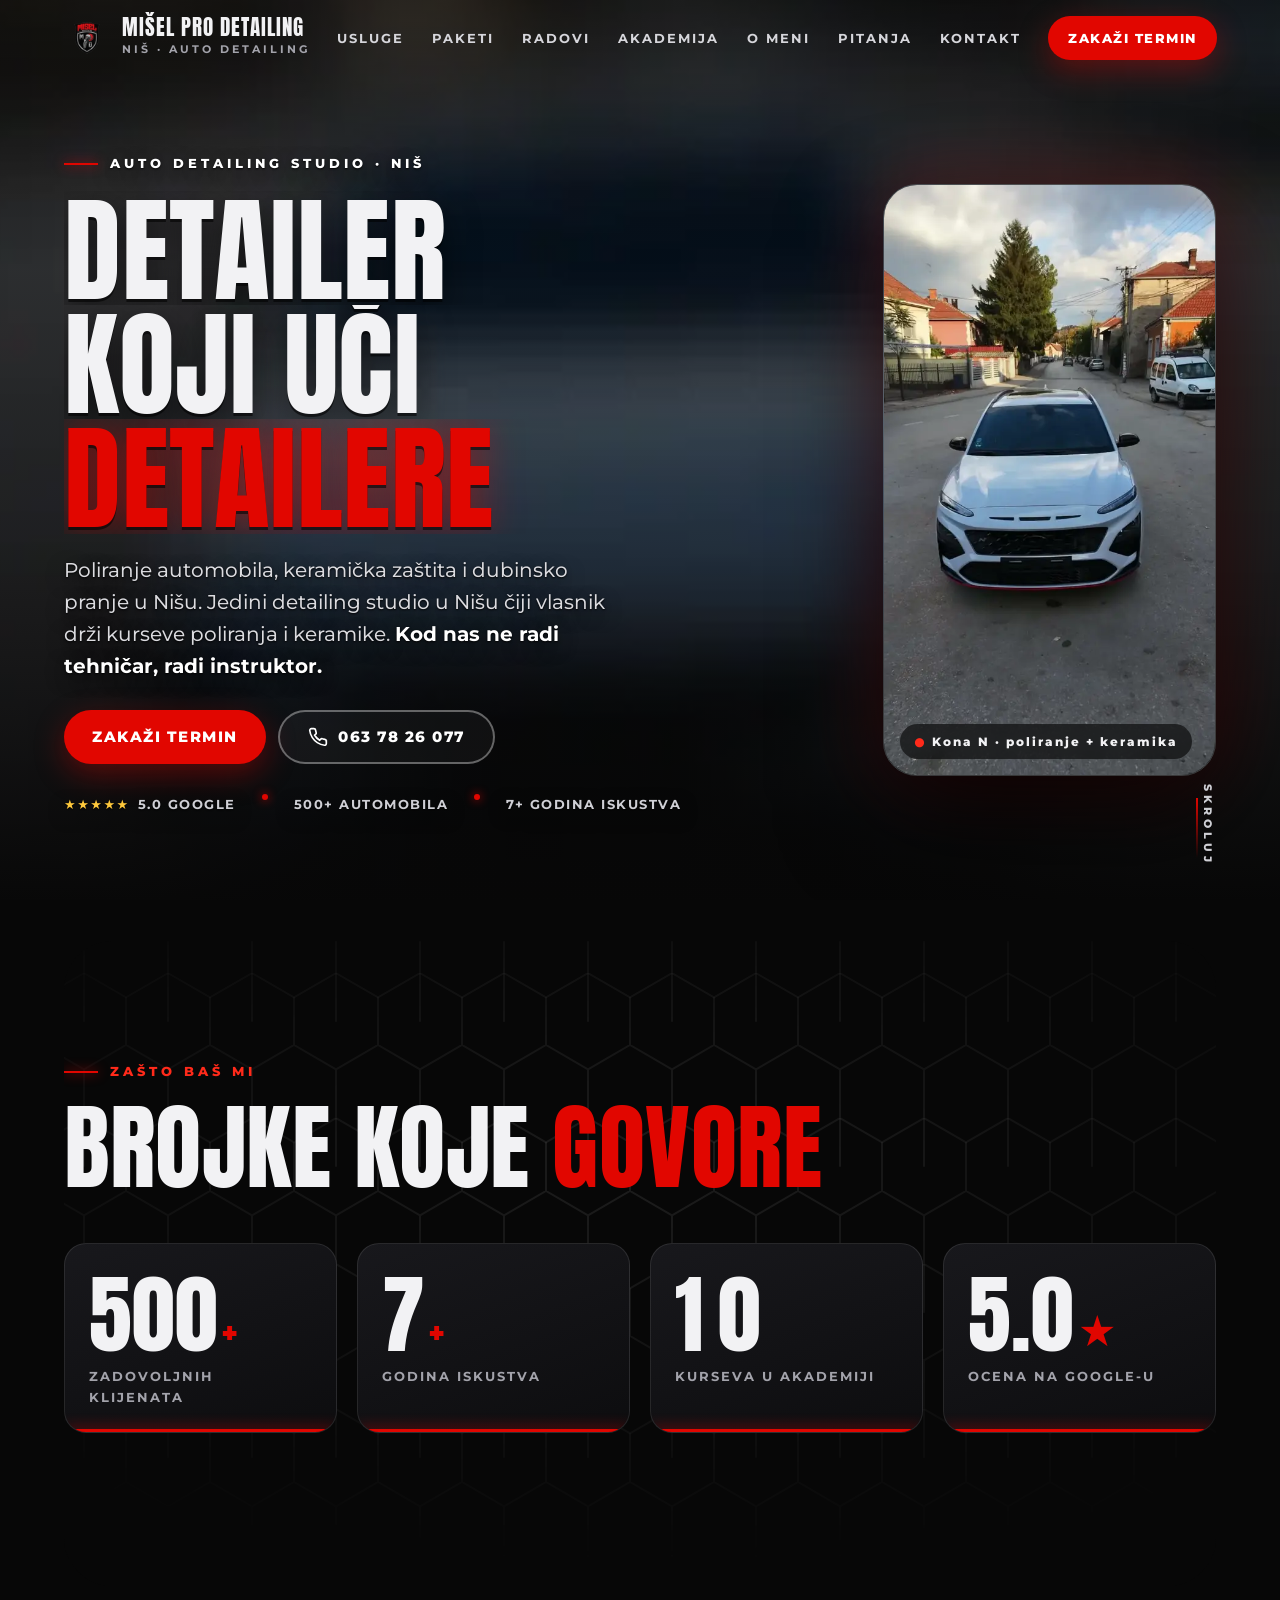
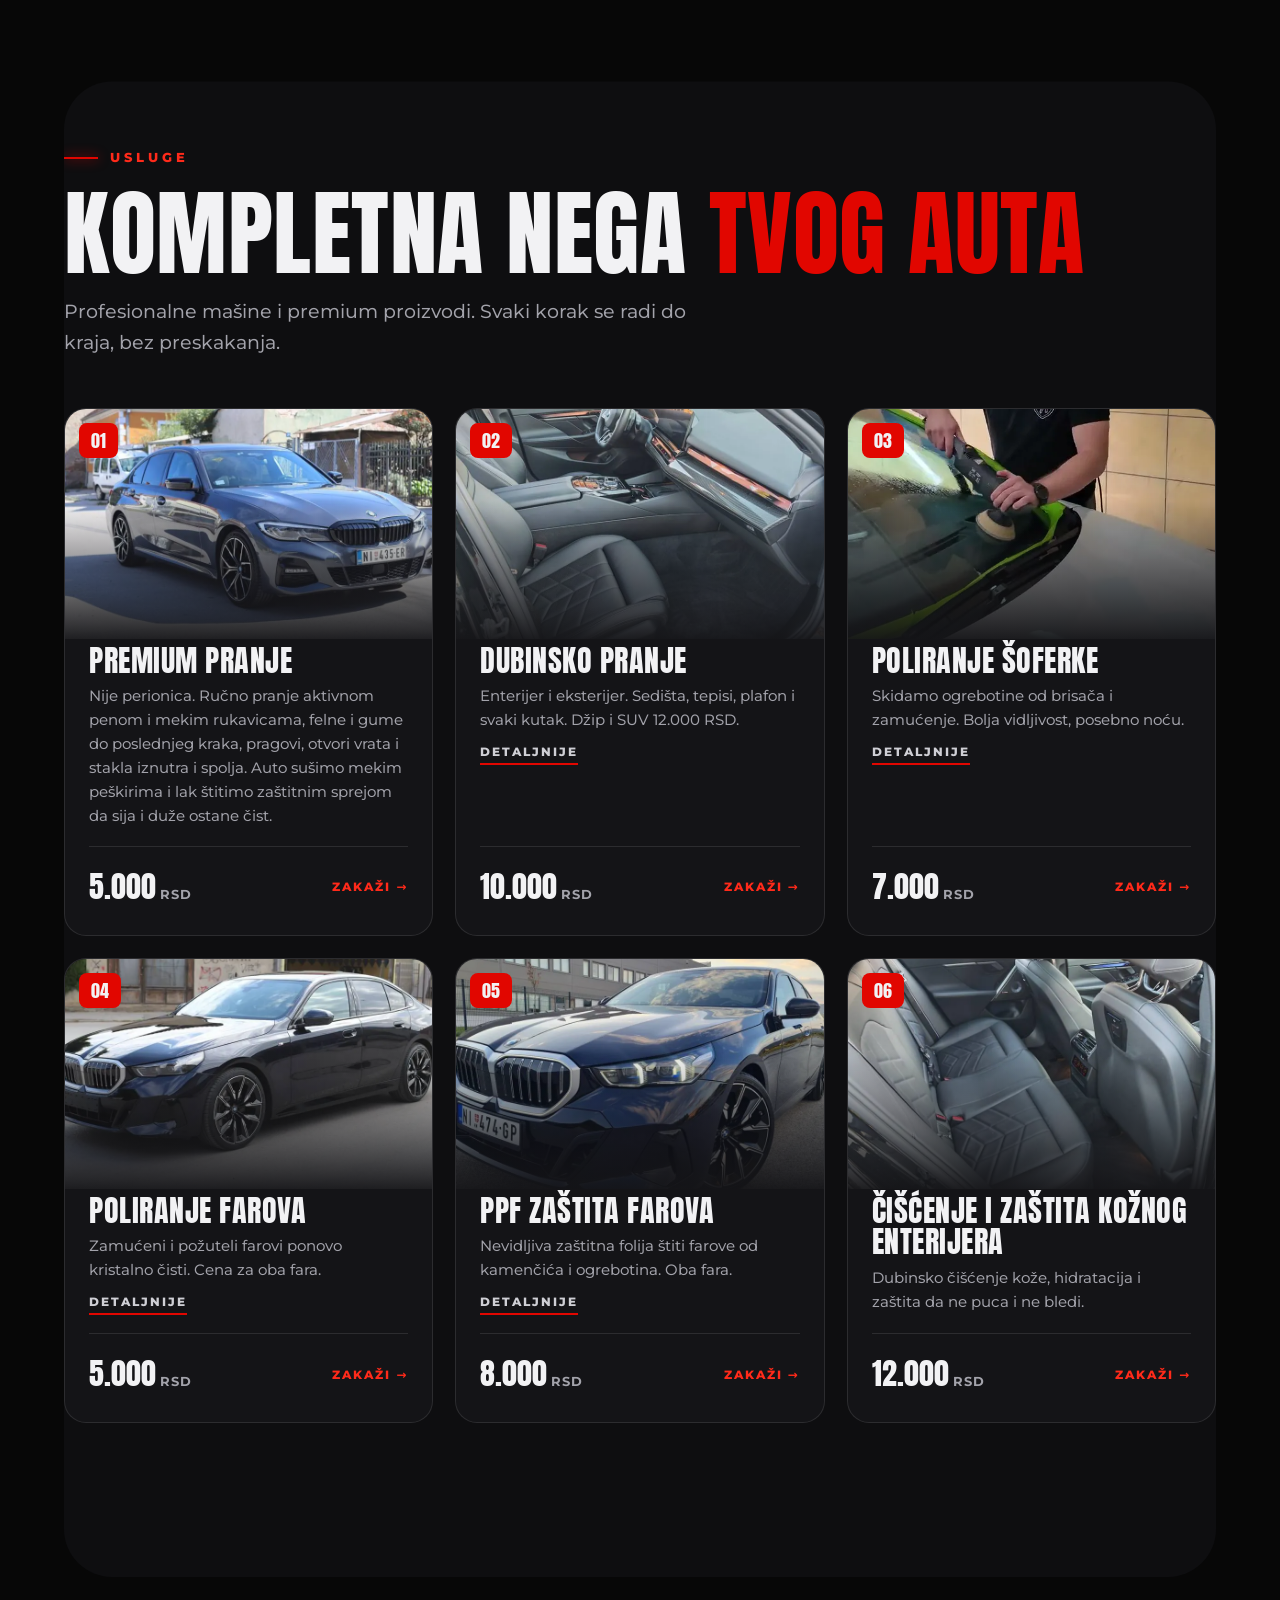
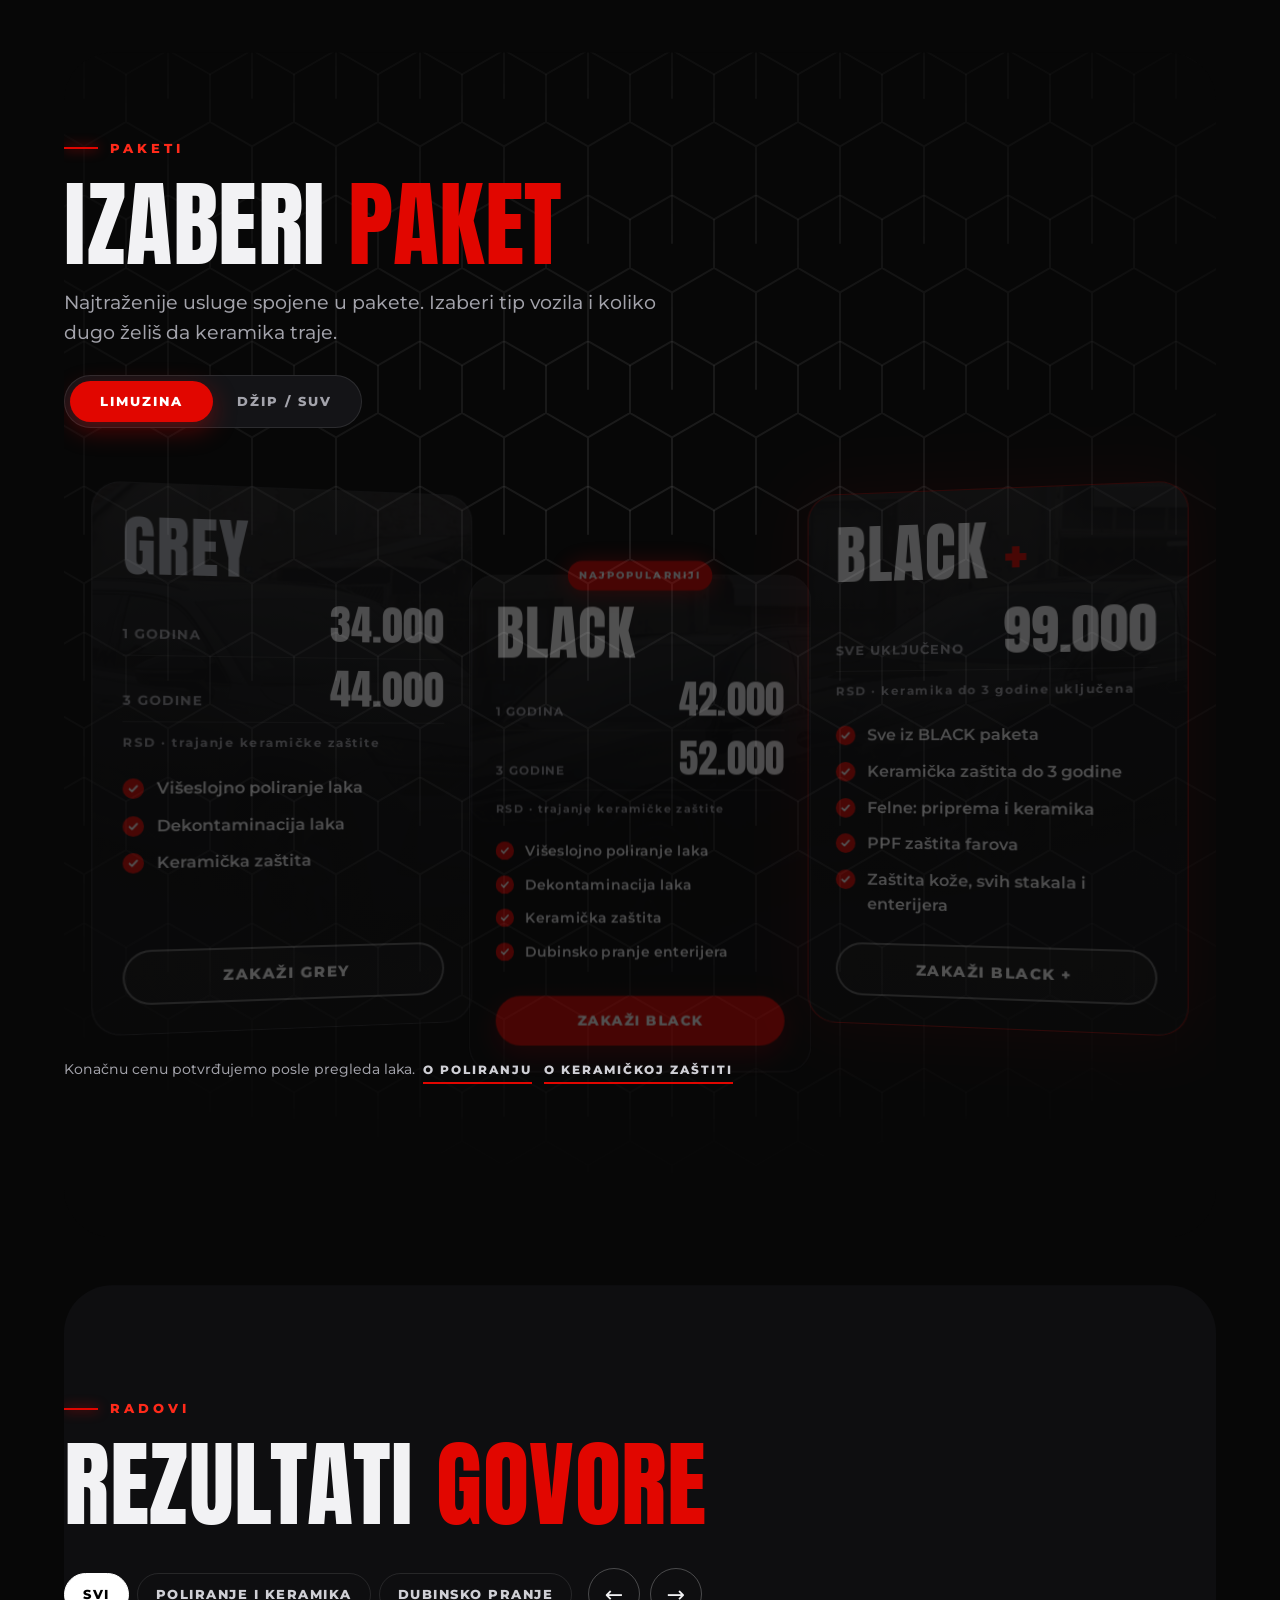
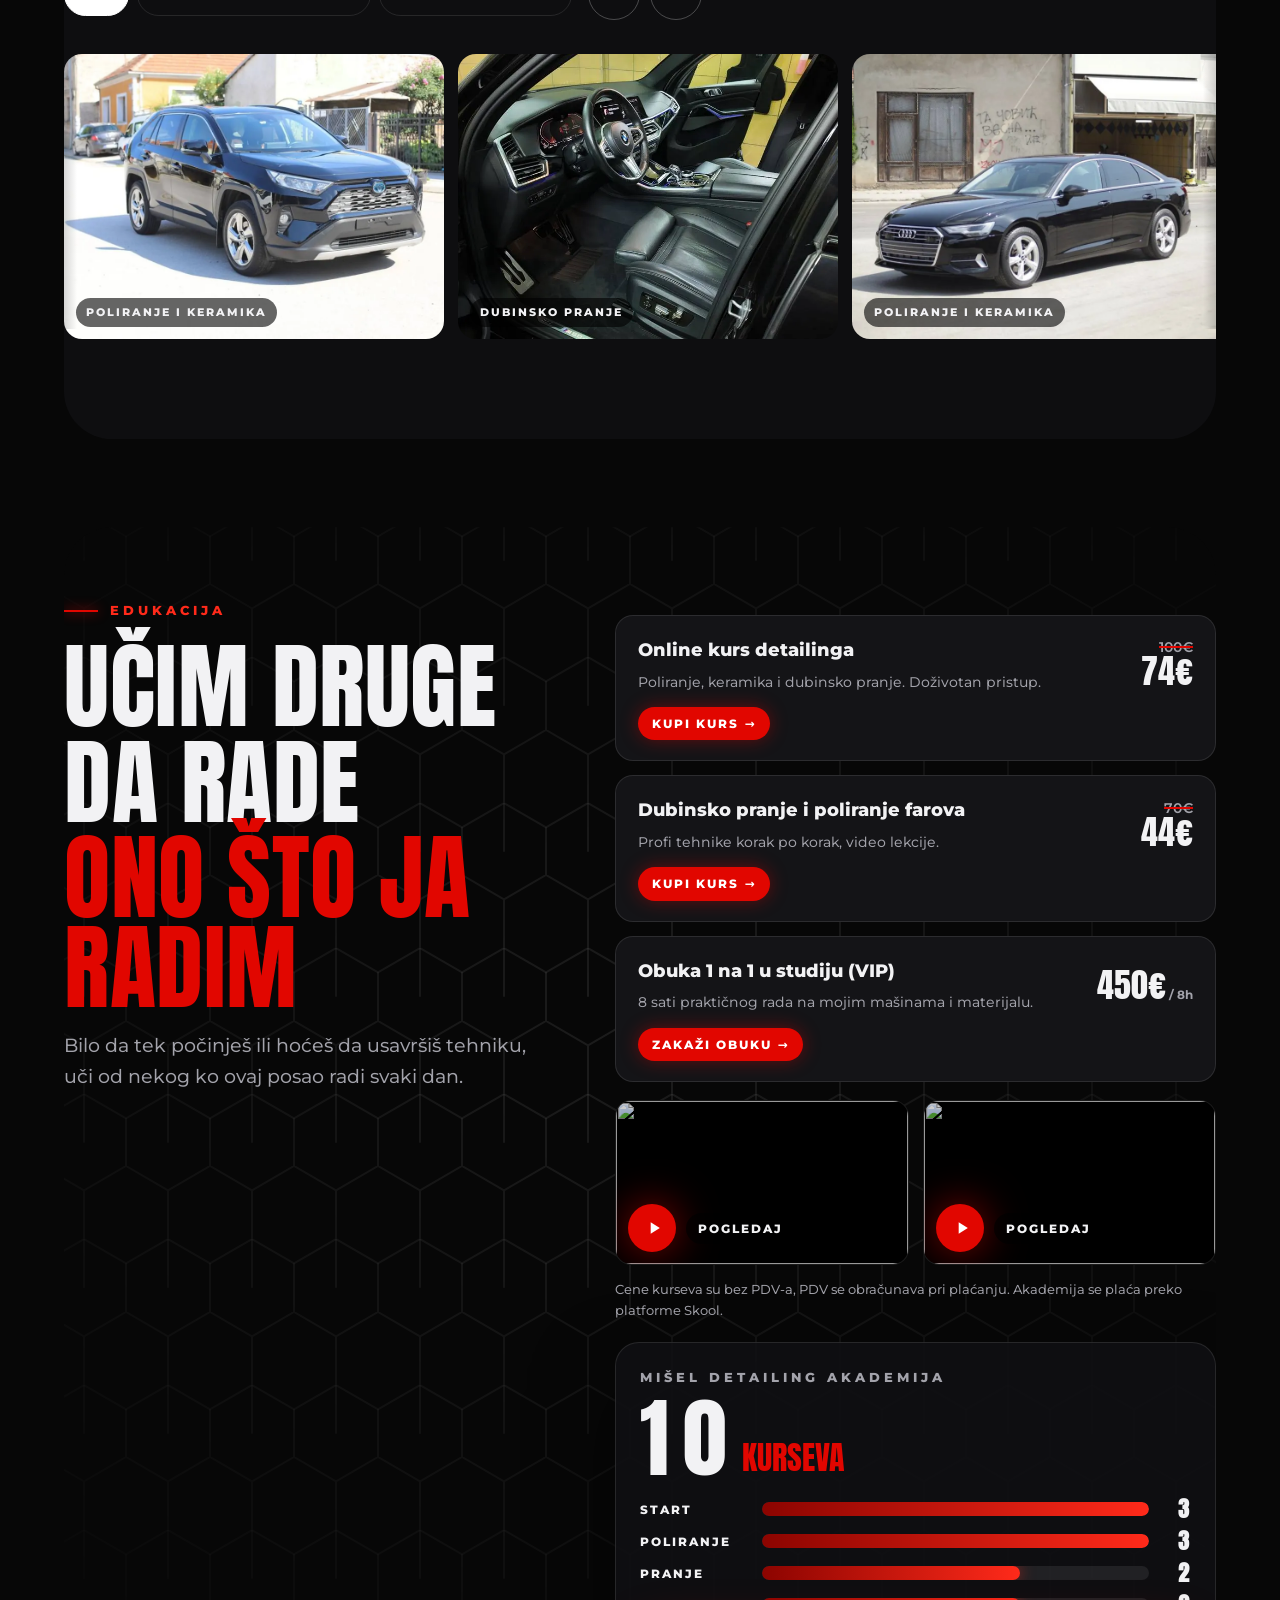
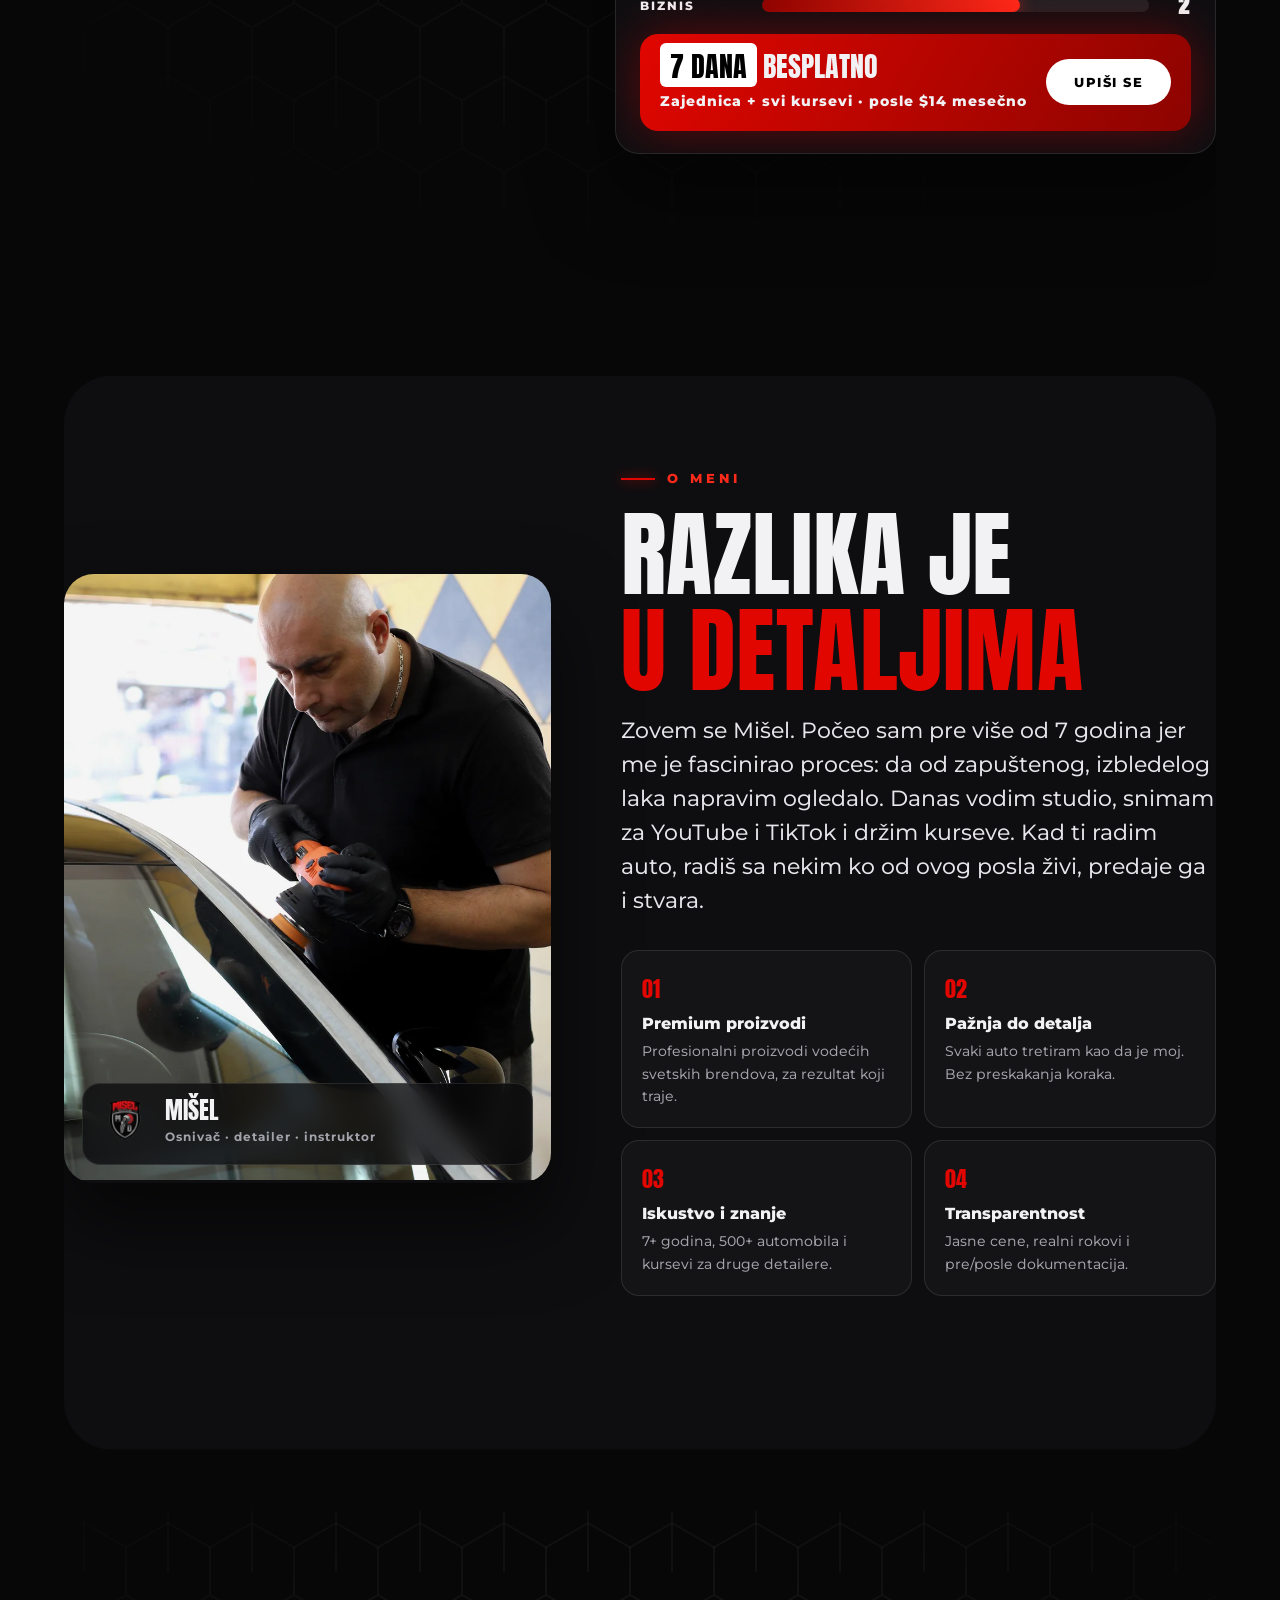
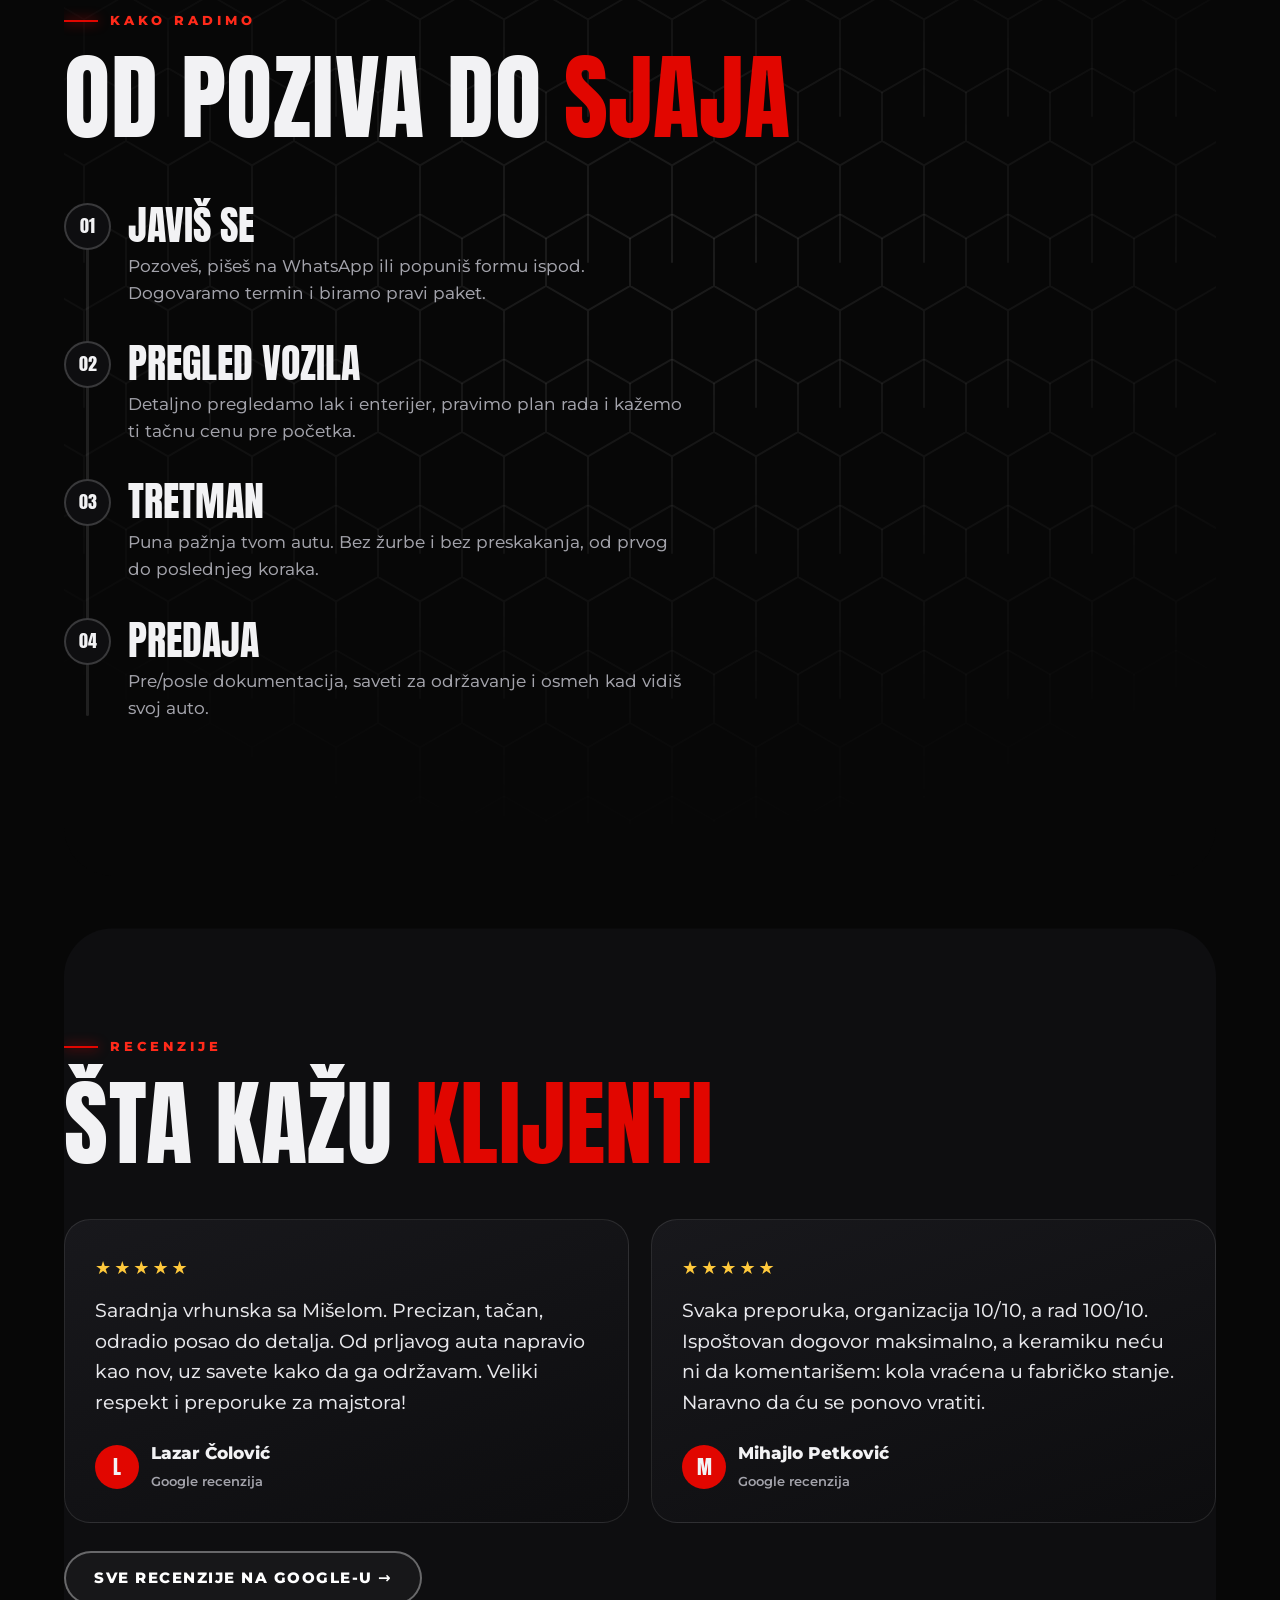
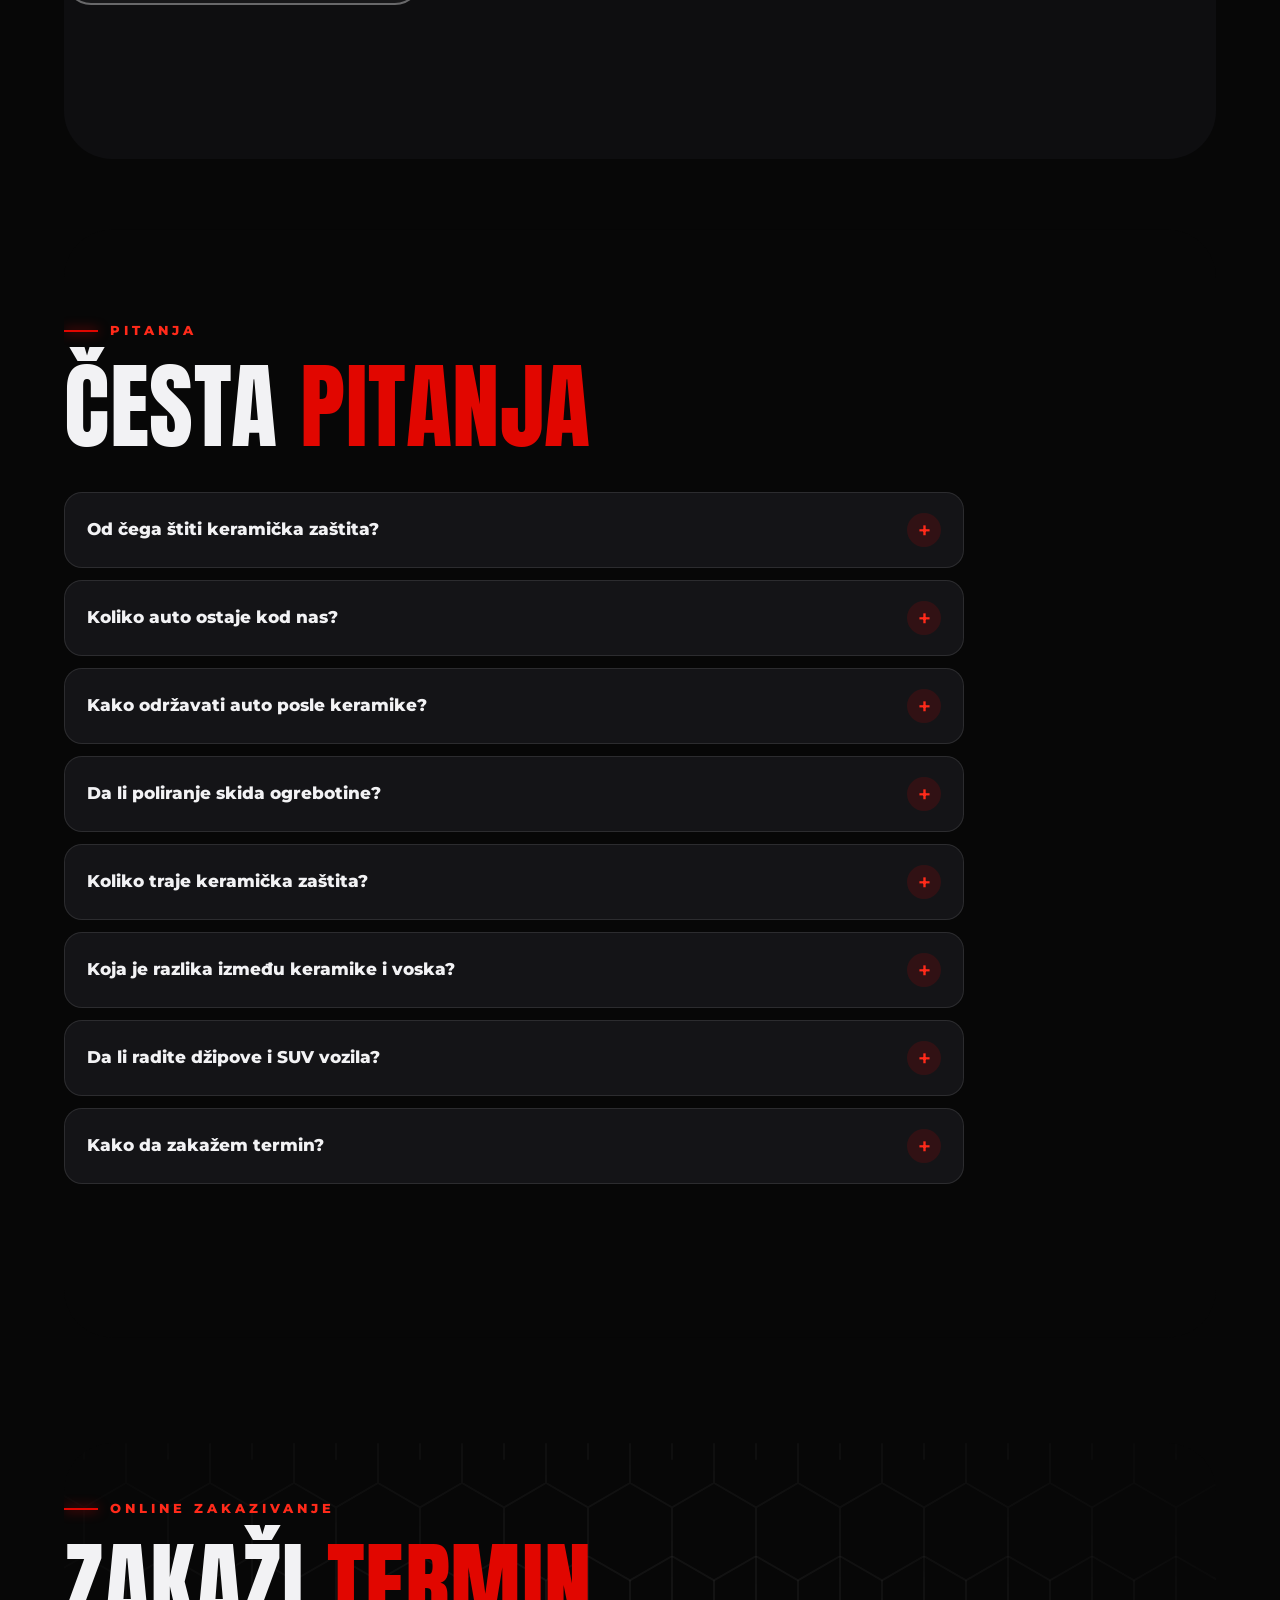
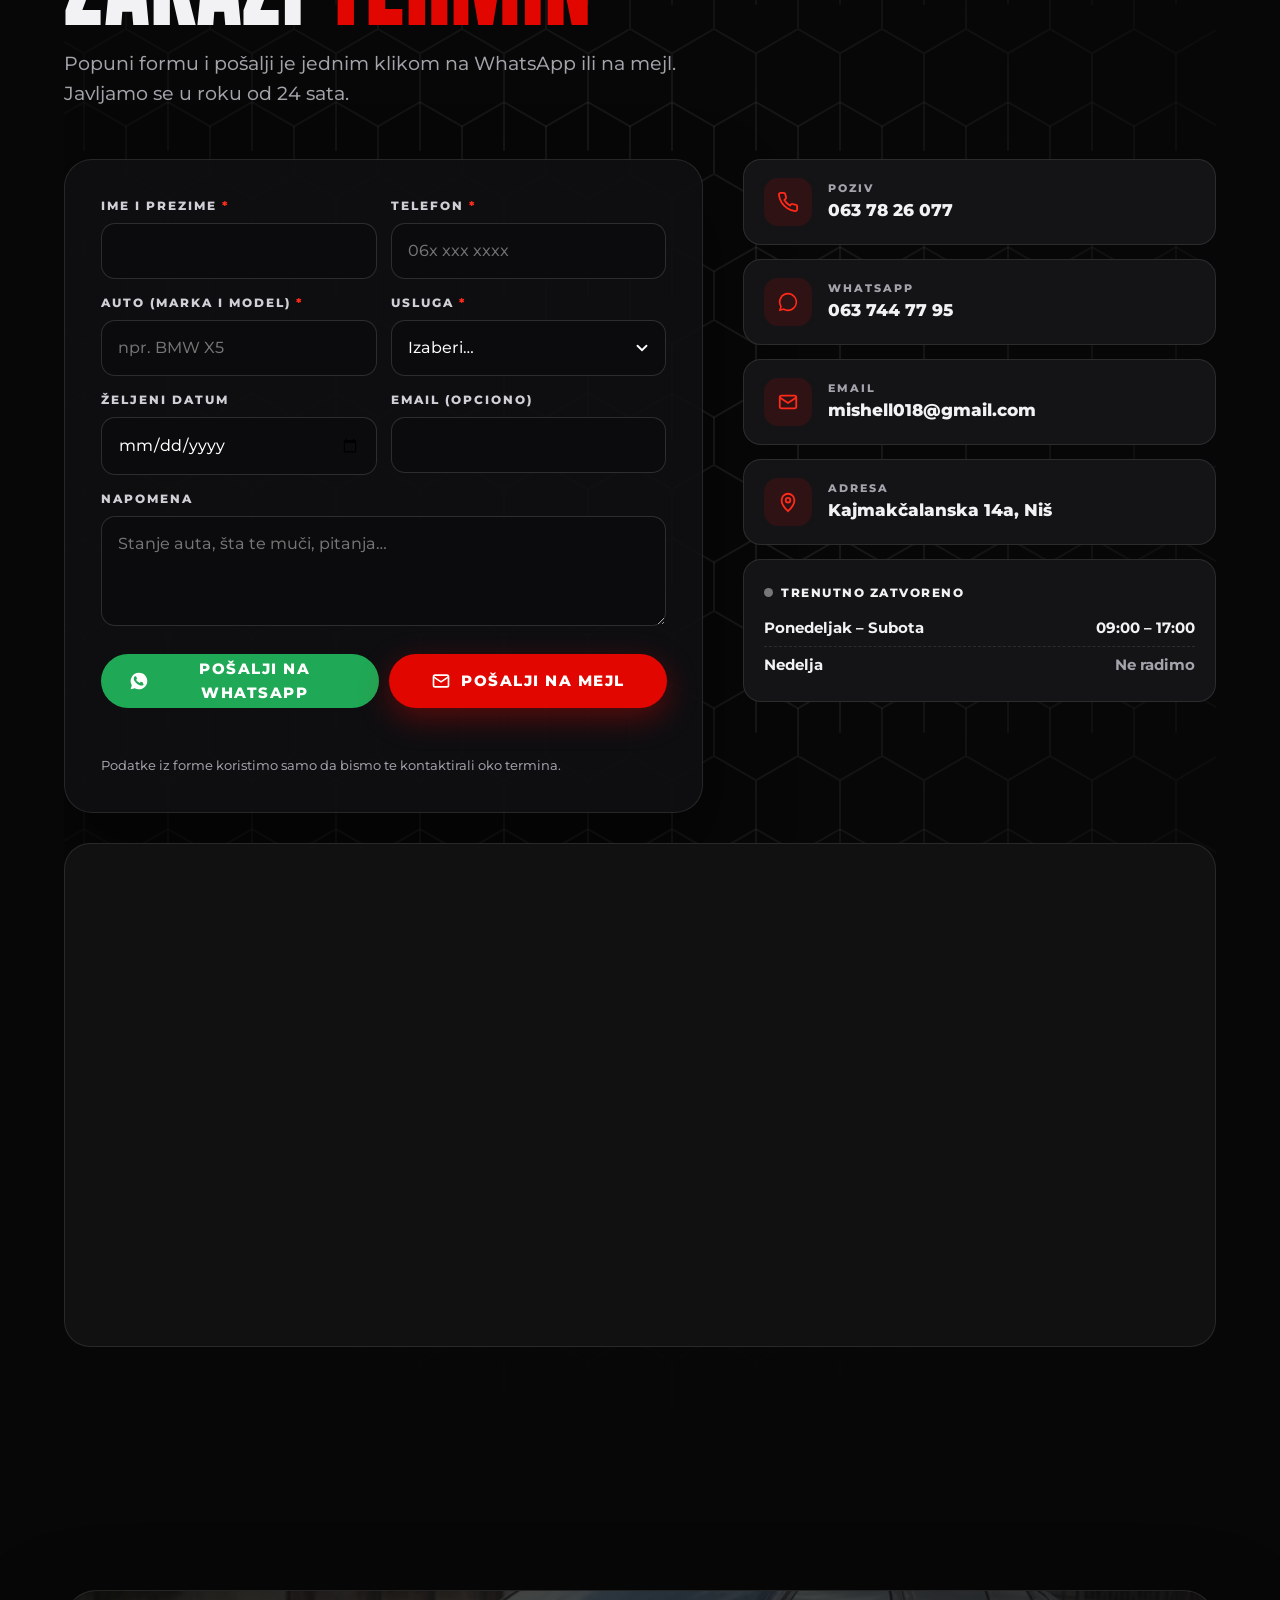
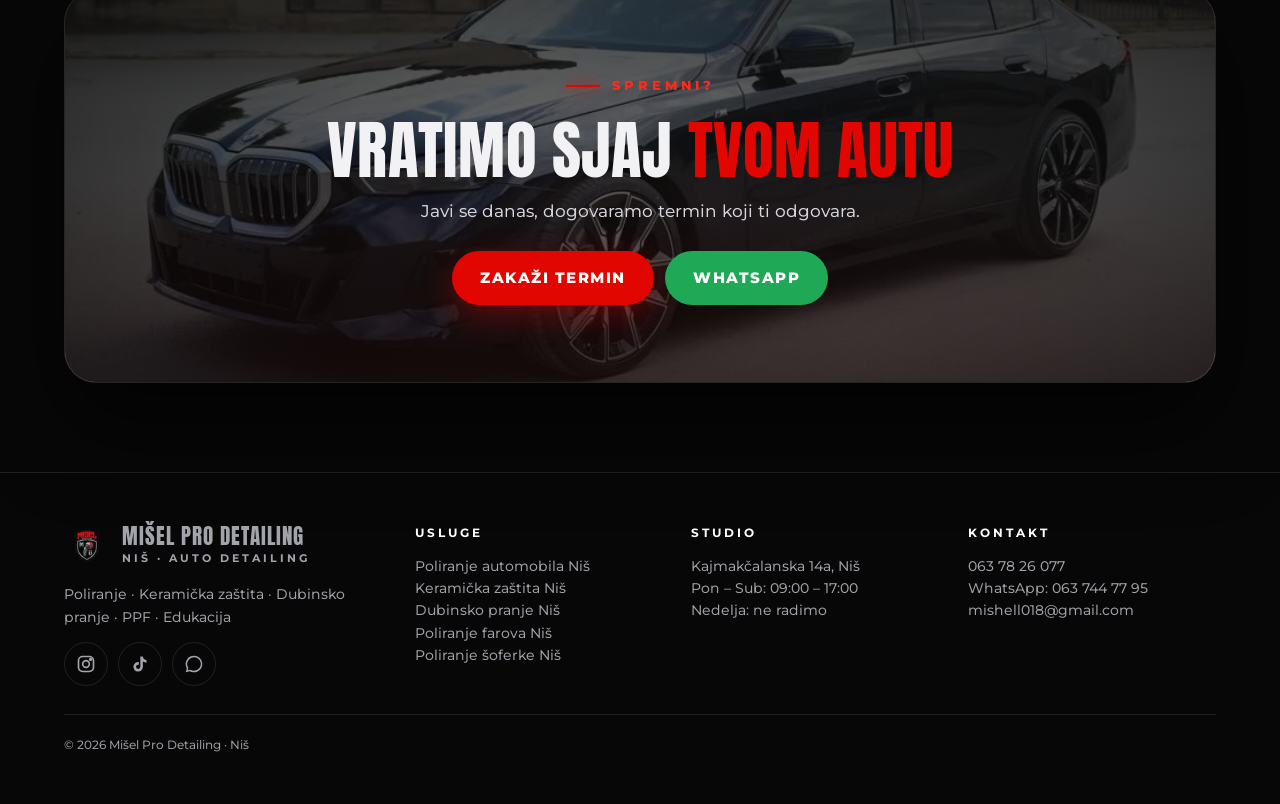
==== index.html @ c73eb370 "Nove cene i paketi sa prekidačem Limuzina / Džip - GREY 34/44k, BLACK 42/52k, BLACK+ 99k (džip 41/53" ====
<!doctype html>
<html lang="sr">
<head>
  <meta charset="utf-8" />
  <meta name="viewport" content="width=device-width, initial-scale=1, viewport-fit=cover" />
  <title>Mišel Pro Detailing Niš · Poliranje, keramička zaštita, dubinsko pranje</title>
  <meta name="description" content="Detailing studio u Nišu, Kajmakčalanska 14a. Višeslojno poliranje, keramička zaštita, dubinsko pranje, poliranje farova i šoferke, PPF. Detailer koji uči detailere. Zakaži termin online." />
  <link rel="canonical" href="https://miselprodetailing.com/" />
  <meta name="theme-color" content="#070707" />
  <meta property="og:type" content="website" />
  <meta property="og:locale" content="sr_RS" />
  <meta property="og:title" content="Mišel Pro Detailing · Niš" />
  <meta property="og:description" content="Poliranje, keramika i dubinsko pranje. Detailer koji uči detailere. Zakaži termin online." />
  <meta property="og:url" content="https://miselprodetailing.com/" />
  <meta property="og:image" content="https://miselprodetailing.com/assets/img/og.jpg" />
  <meta name="twitter:card" content="summary_large_image" />
  <link rel="icon" type="image/png" href="assets/img/favicon.png" />
  <link rel="apple-touch-icon" href="assets/img/apple-touch-icon.png" />
  <link rel="preload" href="assets/fonts/anton-latin.woff2" as="font" type="font/woff2" crossorigin />
  <link rel="preload" href="assets/fonts/mont-latin.woff2" as="font" type="font/woff2" crossorigin />
  <link rel="preload" href="assets/img/hero-poster.webp" as="image" />
  <link rel="stylesheet" href="css/style.css" />
  <script>
    document.documentElement.classList.add("js");
    try { if (sessionStorage.getItem("mpd-intro")) document.documentElement.classList.add("no-pre"); } catch (e) {}
  </script>
  <script type="application/ld+json">
  {
    "@context": "https://schema.org",
    "@type": "AutomotiveBusiness",
    "name": "Mišel Pro Detailing",
    "description": "Detailing studio: poliranje, keramička zaštita, dubinsko pranje, poliranje farova i šoferke, PPF zaštita.",
    "url": "https://miselprodetailing.com/",
    "image": "https://miselprodetailing.com/assets/img/og.jpg",
    "logo": "https://miselprodetailing.com/assets/img/logo.webp",
    "telephone": "+381637826077",
    "email": "mishell018@gmail.com",
    "priceRange": "5.000–119.000 RSD",
    "address": { "@type": "PostalAddress", "streetAddress": "Kajmakčalanska 14a", "addressLocality": "Niš", "addressCountry": "RS" },
    "openingHoursSpecification": [{ "@type": "OpeningHoursSpecification", "dayOfWeek": ["Monday","Tuesday","Wednesday","Thursday","Friday","Saturday"], "opens": "09:00", "closes": "17:00" }],
    "sameAs": ["https://instagram.com/misel_pro_detailing", "https://www.tiktok.com/@misel_pro_detailing", "https://www.skool.com/misel-detailing-akademija-8635/about"]
  }
  </script>
  <script type="application/ld+json">{"@context": "https://schema.org", "@type": "FAQPage", "mainEntity": [{"@type": "Question", "name": "Od čega štiti keramička zaštita?", "acceptedAnswer": {"@type": "Answer", "text": "Keramika stvara tvrd, providan sloj na laku koji ga štiti od UV zraka i bleđenja, oksidacije, ptičjeg izmeta, insekata, smole sa drveća, soli sa puta i hemikalija. Voda i prljavština klize sa auta, pa se manje prlja i mnogo lakše pere, a lak duže zadržava dubok sjaj. Keramika ne štiti od udaraca kamenčića, dubokih ogrebotina i udubljenja. Za to služi PPF zaštitna folija."}}, {"@type": "Question", "name": "Koliko auto ostaje kod nas?", "acceptedAnswer": {"@type": "Answer", "text": "Zavisi od usluge i stanja auta. Okvirno: premium pranje 2–3 sata, poliranje farova ili šoferke 1–2 sata, dubinsko pranje jedan radni dan, a poliranje sa keramikom (GREY i BLACK) 2–3 dana, jer keramika mora da se stvrdne pod kontrolisanim uslovima. Tačan rok dobijaš pri pregledu vozila."}}, {"@type": "Question", "name": "Kako održavati auto posle keramike?", "acceptedAnswer": {"@type": "Answer", "text": "Prvih 7 dana ne peri auto i izbegavaj hemiju, jer se keramika tada stvrdnjava. Posle toga peri ručno, šamponom neutralne pH vrednosti, metodom dve kofe i mekanom rukavicom. Izbegavaj automatske perionice sa četkama, ne koristi abrazivne paste i polire, a suši mikrofiber peškirom. Jednom godišnje dođi na pregled i osvežavanje keramike, da zaštita traje punim kapacitetom."}}, {"@type": "Question", "name": "Da li poliranje skida ogrebotine?", "acceptedAnswer": {"@type": "Answer", "text": "Višeslojno poliranje uklanja fine ogrebotine, „paukovu mrežu“ od pranja, hologram i oksidaciju. Duboke ogrebotine koje zapinju za nokat ne mogu uvek potpuno da nestanu, ali se znatno ublaže. Pri pregledu laka ti realno kažemo šta može da se postigne."}}, {"@type": "Question", "name": "Koliko traje keramička zaštita?", "acceptedAnswer": {"@type": "Answer", "text": "U zavisnosti od paketa i izabranog premaza, od 1 do 3 godine. Trajanje najviše zavisi od pravilnog održavanja posle tretmana."}}, {"@type": "Question", "name": "Koja je razlika između keramike i voska?", "acceptedAnswer": {"@type": "Answer", "text": "Vosak traje nekoliko nedelja do par meseci i lako se spere. Keramika se hemijski veže za lak, tvrđa je i traje godinama, uz mnogo jači sjaj i bolju zaštitu."}}, {"@type": "Question", "name": "Da li radite džipove i SUV vozila?", "acceptedAnswer": {"@type": "Answer", "text": "Da. Na sajtu su cene i za limuzine i za džipove i SUV vozila. Džip je skuplji jer ima veću površinu laka i enterijera."}}, {"@type": "Question", "name": "Kako da zakažem termin?", "acceptedAnswer": {"@type": "Answer", "text": "Najbrže preko forme na sajtu (šalje se na WhatsApp ili mejl), pozivom na 063 78 26 077 ili porukom na WhatsApp 063 744 77 95. Radimo ponedeljak–subota od 9 do 17h."}}]}</script>
  <!-- Google Analytics (isti nalog kao na starom sajtu) -->
  <script async src="https://www.googletagmanager.com/gtag/js?id=G-VM4WM82XNC"></script>
  <script>window.dataLayer = window.dataLayer || []; function gtag(){dataLayer.push(arguments);} gtag("js", new Date()); gtag("config", "G-VM4WM82XNC");</script>
</head>
<body>
  <a class="sr-only" href="#zakazi">Preskoči na zakazivanje</a>

  <!-- preloader: amblem kao u videima -->
  <div id="pre" aria-hidden="true">
    <div class="emb-wrap"><div class="emb">
            <div class="e-ticks"></div><div class="e-major"></div>
            <div class="e-core"></div>
            <svg class="e-chrome" viewBox="0 0 470 470">
              <defs><linearGradient id="chromeG" x1="0" y1="0" x2="1" y2="1">
                <stop offset="0" stop-color="#ffffff"/><stop offset="0.28" stop-color="#6d6d72"/><stop offset="0.5" stop-color="#f4f4f6"/>
                <stop offset="0.74" stop-color="#46464a"/><stop offset="1" stop-color="#dcdcdf"/></linearGradient></defs>
              <circle class="e-ring" cx="235" cy="235" r="226" fill="none" stroke="url(#chromeG)" stroke-width="7"/>
              <circle cx="235" cy="235" r="216" fill="none" stroke="rgba(255,255,255,0.10)" stroke-width="2"/>
            </svg>
            <div class="e-comet"></div>
          </div><img src="assets/img/logo-hd.webp" alt="" /></div>
    <div class="pct"><span id="pctN">0</span>%</div>
  </div>

  <header class="hdr" id="hdr">
    <div class="wrap">
      <a class="brand" href="#top" aria-label="Mišel Pro Detailing, početak">
        <img src="assets/img/logo.webp" alt="Mišel Pro Detailing logo" width="46" height="46" />
        <span><b>MIŠEL PRO DETAILING</b><small>NIŠ · AUTO DETAILING</small></span>
      </a>
      <nav class="nav" aria-label="Glavni meni">
        <a href="#usluge">Usluge</a><a href="#paketi">Paketi</a><a href="#radovi">Radovi</a><a href="#akademija">Akademija</a><a href="#o-meni">O meni</a><a href="#pitanja">Pitanja</a><a href="#kontakt">Kontakt</a>
      </nav>
      <a class="btn btn-red" href="#zakazi"><span class="shine"></span>Zakaži termin</a>
      <button class="burger" id="burger" aria-label="Otvori meni" aria-expanded="false"><span></span></button>
    </div>
  </header>

  <div id="mmenu" aria-hidden="true">
    <a class="l" href="#usluge">Usluge</a><a class="l" href="#paketi">Paketi</a><a class="l" href="#radovi">Radovi</a>
    <a class="l" href="#akademija">Akademija</a><a class="l" href="#o-meni">O meni</a><a class="l" href="#pitanja">Pitanja</a><a class="l" href="#kontakt">Kontakt</a>
    <div class="m-cta">
      <a class="btn btn-red" href="#zakazi">Zakaži termin</a>
      <a class="btn btn-wa" href="https://wa.me/381637447795" target="_blank" rel="noopener">WhatsApp</a>
    </div>
  </div>

  <main id="top">
    <!-- HERO -->
    <section class="hero" id="hero">
      <div class="hero-media">
        <img class="hero-blur" src="assets/img/hero-bg-blur.webp" alt="" aria-hidden="true" />
        <video class="lazyv" data-only="mobile" data-src="assets/video/hero.mp4" muted loop playsinline preload="none" poster="assets/img/hero-poster.webp" aria-hidden="true"></video>
      </div>
      <div class="wrap">
        <div class="hero-txt">
          <span class="kicker">Auto detailing studio · Niš</span>
          <h1 class="display">
            <span class="ln"><span>Detailer</span></span>
            <span class="ln"><span>koji uči</span></span>
            <span class="ln"><span class="red">detailere</span></span>
          </h1>
          <p class="sub">Poliranje automobila, keramička zaštita i dubinsko pranje u Nišu. Jedini detailing studio u Nišu čiji vlasnik drži kurseve poliranja i keramike. <b>Kod nas ne radi tehničar, radi instruktor.</b></p>
          <div class="ctas">
            <a class="btn btn-red mag" href="#zakazi"><span class="shine"></span>Zakaži termin</a>
            <a class="btn btn-ghost mag" href="tel:+381637826077">
              <svg viewBox="0 0 24 24" fill="none" stroke="currentColor" stroke-width="2"><path d="M22 16.9v3a2 2 0 0 1-2.2 2 19.8 19.8 0 0 1-8.6-3.1 19.5 19.5 0 0 1-6-6A19.8 19.8 0 0 1 2.1 4.2 2 2 0 0 1 4.1 2h3a2 2 0 0 1 2 1.7c.1 1 .4 1.9.7 2.8a2 2 0 0 1-.5 2.1L8 9.9a16 16 0 0 0 6 6l1.3-1.3a2 2 0 0 1 2.1-.4c.9.3 1.8.6 2.8.7a2 2 0 0 1 1.7 2z"/></svg>
              063 78 26 077
            </a>
          </div>
          <div class="trust">
            <span><i>★★★★★</i> 5.0 Google</span><span class="dot"></span><span>500+ automobila</span><span class="dot"></span><span>7+ godina iskustva</span>
          </div>
        </div>
        <div class="hero-reel" id="reel">
          <video class="lazyv" data-only="desktop" data-src="assets/video/hero.mp4" muted loop playsinline preload="none" poster="assets/img/hero-poster.webp" aria-label="Hyundai Kona N posle poliranja i keramike"></video>
          <span class="tag"><b>●</b> Kona N · poliranje + keramika</span>
        </div>
      </div>
      <span class="scroll-cue">SKROLUJ</span>
    </section>


    <!-- BROJKE -->
    <section class="sec hexbg card-in" id="brojke">
      <div class="wrap">
        <span class="kicker rv">Zašto baš mi</span>
        <h2 class="h2 display split">Brojke koje <em>govore</em></h2>
        <div class="stats">
          <div class="stat rv"><div class="n" data-count="500"><small>+</small></div><div class="l">Zadovoljnih klijenata</div></div>
          <div class="stat rv"><div class="n" data-count="7"><small>+</small></div><div class="l">Godina iskustva</div></div>
          <div class="stat rv"><div class="n" data-count="10"></div><div class="l">Kurseva u akademiji</div></div>
          <div class="stat rv"><div class="n">5.0<small>★</small></div><div class="l">Ocena na Google-u</div></div>
        </div>
      </div>
    </section>

    <!-- USLUGE -->
    <section class="sec alt card-in" id="usluge">
      <div class="wrap">
        <span class="kicker rv">Usluge</span>
        <h2 class="h2 display split">Kompletna nega <em>tvog auta</em></h2>
        <p class="lead rv">Profesionalne mašine i premium proizvodi. Svaki korak se radi do kraja, bez preskakanja.</p>
        <div class="svc-grid">
          <article class="svc rv"><div class="ph"><span class="no">01</span><img src="assets/img/poliranje-keramika-13.webp" alt="Ispran i osušen BMW serije 3" loading="lazy" /></div>
            <div class="bd"><h3>Premium pranje</h3><p>Nije perionica. Ručno pranje aktivnom penom i mekim rukavicama, felne i gume do poslednjeg kraka, pragovi, otvori vrata i stakla iznutra i spolja. Auto sušimo mekim peškirima i lak štitimo zaštitnim sprejom da sija i duže ostane čist.</p>
            <div class="pr"><b>5.000<small>RSD</small></b><a href="#zakazi" data-pick="Premium pranje">Zakaži →</a></div></div></article>
          <article class="svc rv"><div class="ph"><span class="no">02</span><img src="assets/img/dubinsko-pranje-21.webp" alt="Enterijer posle dubinskog pranja" loading="lazy" /></div>
            <div class="bd"><h3>Dubinsko pranje</h3><p>Enterijer i eksterijer. Sedišta, tepisi, plafon i svaki kutak. Džip i SUV 12.000 RSD.<br /><a class="more" href="/dubinsko-pranje-nis/">Detaljnije</a></p>
            <div class="pr"><b>10.000<small>RSD</small></b><a href="#zakazi" data-pick="Dubinsko pranje">Zakaži →</a></div></div></article>
          <article class="svc rv"><div class="ph"><span class="no">03</span><video class="lazyv" data-src="assets/video/poliranje.mp4" muted loop playsinline preload="none" poster="assets/img/poliranje-poster.webp" aria-label="Poliranje šoferke mašinom"></video></div>
            <div class="bd"><h3>Poliranje šoferke</h3><p>Skidamo ogrebotine od brisača i zamućenje. Bolja vidljivost, posebno noću.<br /><a class="more" href="/poliranje-soferke-nis/">Detaljnije</a></p>
            <div class="pr"><b>7.000<small>RSD</small></b><a href="#zakazi" data-pick="Poliranje šoferke">Zakaži →</a></div></div></article>
          <article class="svc rv"><div class="ph"><span class="no">04</span><img src="assets/img/poliranje-keramika-08.webp" alt="BMW serije 5 sa ispoliranim farovima" loading="lazy" /></div>
            <div class="bd"><h3>Poliranje farova</h3><p>Zamućeni i požuteli farovi ponovo kristalno čisti. Cena za oba fara.<br /><a class="more" href="/poliranje-farova-nis/">Detaljnije</a></p>
            <div class="pr"><b>5.000<small>RSD</small></b><a href="#zakazi" data-pick="Poliranje farova">Zakaži →</a></div></div></article>
          <article class="svc rv"><div class="ph"><span class="no">05</span><img src="assets/img/poliranje-keramika-18.webp" alt="Prednji deo BMW-a sa zaštićenim farovima" loading="lazy" /></div>
            <div class="bd"><h3>PPF zaštita farova</h3><p>Nevidljiva zaštitna folija štiti farove od kamenčića i ogrebotina. Oba fara.<br /><a class="more" href="/poliranje-farova-nis/">Detaljnije</a></p>
            <div class="pr"><b>8.000<small>RSD</small></b><a href="#zakazi" data-pick="PPF zaštita farova">Zakaži →</a></div></div></article>
          <article class="svc rv"><div class="ph"><span class="no">06</span><img src="assets/img/dubinsko-pranje-22.webp" alt="Očišćena kožna sedišta" loading="lazy" /></div>
            <div class="bd"><h3>Čišćenje i zaštita kožnog enterijera</h3><p>Dubinsko čišćenje kože, hidratacija i zaštita da ne puca i ne bledi.</p>
            <div class="pr"><b>12.000<small>RSD</small></b><a href="#zakazi" data-pick="Čišćenje i zaštita kožnog enterijera">Zakaži →</a></div></div></article>
        </div>
      </div>
    </section>

    <!-- PAKETI -->
    <section class="sec hexbg card-in" id="paketi">
      <div class="wrap">
        <span class="kicker rv">Paketi</span>
        <h2 class="h2 display split">Izaberi <em>paket</em></h2>
        <p class="lead rv">Najtraženije usluge spojene u pakete. Izaberi tip vozila i koliko dugo želiš da keramika traje.</p>
        <div class="pk-sw rv" role="group" aria-label="Tip vozila"><button type="button" class="on" data-car="lim" aria-pressed="true">Limuzina</button><button type="button" data-car="suv" aria-pressed="false">Džip / SUV</button><i></i></div>
        <div class="pk-grid">
          <article class="pk grey"><div class="bgimg"><img src="assets/img/poliranje-keramika-10.webp" alt="" loading="lazy" /></div>
            <div class="nm">GREY</div>
            <div class="pp"><div class="row"><span>1 godina</span><b data-lim="34.000" data-suv="41.000">34.000</b></div><div class="row"><span>3 godine</span><b data-lim="44.000" data-suv="53.000">44.000</b></div><small>RSD · trajanje keramičke zaštite</small></div>
            <ul><li>Višeslojno poliranje laka</li><li>Dekontaminacija laka</li><li>Keramička zaštita</li></ul>
            <a class="btn btn-ghost" href="#zakazi" data-pick="GREY paket">Zakaži GREY</a></article>
          <article class="pk black"><span class="badge">Najpopularniji</span><div class="bgimg"><img src="assets/img/poliranje-keramika-16.webp" alt="" loading="lazy" /></div>
            <div class="nm">BLACK</div>
            <div class="pp"><div class="row"><span>1 godina</span><b data-lim="42.000" data-suv="50.000">42.000</b></div><div class="row"><span>3 godine</span><b data-lim="52.000" data-suv="62.000">52.000</b></div><small>RSD · trajanje keramičke zaštite</small></div>
            <ul><li>Višeslojno poliranje laka</li><li>Dekontaminacija laka</li><li>Keramička zaštita</li><li>Dubinsko pranje enterijera</li></ul>
            <a class="btn btn-red" href="#zakazi" data-pick="BLACK paket"><span class="shine"></span>Zakaži BLACK</a></article>
          <article class="pk plus"><div class="bgimg"><img src="assets/img/poliranje-keramika-12.webp" alt="" loading="lazy" /></div>
            <div class="nm">BLACK <span>+</span></div>
            <div class="pp"><div class="row one"><span>Sve uključeno</span><b data-lim="99.000" data-suv="119.000">99.000</b></div><small>RSD · keramika do 3 godine uključena</small></div>
            <ul><li>Sve iz BLACK paketa</li><li>Keramička zaštita do 3 godine</li><li>Felne: priprema i keramika</li><li>PPF zaštita farova</li><li>Zaštita kože, svih stakala i enterijera</li></ul>
            <a class="btn btn-ghost" href="#zakazi" data-pick="BLACK + paket">Zakaži BLACK +</a></article>
        </div>
        <script>
          (function () {
            var sw = document.querySelector(".pk-sw"); if (!sw) return;
            sw.addEventListener("click", function (e) {
              var b = e.target.closest("button"); if (!b || b.classList.contains("on")) return;
              var car = b.dataset.car;
              sw.querySelectorAll("button").forEach(function (x) { var on = x === b; x.classList.toggle("on", on); x.setAttribute("aria-pressed", on); });
              sw.classList.toggle("suv", car === "suv");
              document.querySelectorAll("#paketi .pp b").forEach(function (el) {
                el.classList.remove("flip"); void el.offsetWidth; el.textContent = el.dataset[car]; el.classList.add("flip");
              });
            });
          })();
        </script>
        <p class="pk-note rv">Konačnu cenu potvrđujemo posle pregleda laka. &nbsp;<a class="pk-more" href="/poliranje-automobila-nis/">O poliranju</a> &nbsp; <a class="pk-more" href="/keramicka-zastita-nis/">O keramičkoj zaštiti</a></p>
      </div>
    </section>

    <!-- RADOVI -->
    <section class="sec alt card-in" id="radovi">
      <div class="wrap gal-head">
        <div><span class="kicker rv">Radovi</span><h2 class="h2 display split">Rezultati <em>govore</em></h2></div>
        <div class="gal-ctl rv" style="display:flex;gap:16px;align-items:center;flex-wrap:wrap">
        <div class="tabs" role="tablist" aria-label="Filter radova">
          <button class="on" data-f="all" role="tab" aria-selected="true">Svi</button>
          <button data-f="pk" role="tab" aria-selected="false">Poliranje i keramika</button>
          <button data-f="dp" role="tab" aria-selected="false">Dubinsko pranje</button>
        </div>
        <div class="gal-nav"><button id="gPrev" aria-label="Prethodne slike">←</button><button id="gNext" aria-label="Sledeće slike">→</button></div>
        </div>
      </div>
      <div class="gal-pin" id="galPin"><div class="gal-track" id="galTrack"><figure data-c="pk" data-i="0"><img src="assets/img/poliranje-keramika-01.webp" alt="Poliranje i keramika: rad studija Mišel Pro Detailing u Nišu" loading="lazy" decoding="async" width="1000" height="666"/><figcaption>Poliranje i keramika</figcaption></figure><figure data-c="dp" data-i="1"><img src="assets/img/dubinsko-pranje-01.webp" alt="Dubinsko pranje: rad studija Mišel Pro Detailing u Nišu" loading="lazy" decoding="async" width="1000" height="666"/><figcaption>Dubinsko pranje</figcaption></figure><figure data-c="pk" data-i="2"><img src="assets/img/poliranje-keramika-02.webp" alt="Poliranje i keramika: rad studija Mišel Pro Detailing u Nišu" loading="lazy" decoding="async" width="1000" height="666"/><figcaption>Poliranje i keramika</figcaption></figure><figure data-c="dp" data-i="3"><img src="assets/img/dubinsko-pranje-02.webp" alt="Dubinsko pranje: rad studija Mišel Pro Detailing u Nišu" loading="lazy" decoding="async" width="1000" height="666"/><figcaption>Dubinsko pranje</figcaption></figure><figure data-c="pk" data-i="4"><img src="assets/img/poliranje-keramika-03.webp" alt="Poliranje i keramika: rad studija Mišel Pro Detailing u Nišu" loading="lazy" decoding="async" width="1000" height="666"/><figcaption>Poliranje i keramika</figcaption></figure><figure data-c="dp" data-i="5"><img src="assets/img/dubinsko-pranje-03.webp" alt="Dubinsko pranje: rad studija Mišel Pro Detailing u Nišu" loading="lazy" decoding="async" width="1000" height="666"/><figcaption>Dubinsko pranje</figcaption></figure><figure data-c="pk" data-i="6"><img src="assets/img/poliranje-keramika-04.webp" alt="Poliranje i keramika: rad studija Mišel Pro Detailing u Nišu" loading="lazy" decoding="async" width="1000" height="666"/><figcaption>Poliranje i keramika</figcaption></figure><figure data-c="dp" data-i="7"><img src="assets/img/dubinsko-pranje-04.webp" alt="Dubinsko pranje: rad studija Mišel Pro Detailing u Nišu" loading="lazy" decoding="async" width="1000" height="666"/><figcaption>Dubinsko pranje</figcaption></figure><figure data-c="pk" data-i="8"><img src="assets/img/poliranje-keramika-05.webp" alt="Poliranje i keramika: rad studija Mišel Pro Detailing u Nišu" loading="lazy" decoding="async" width="1000" height="666"/><figcaption>Poliranje i keramika</figcaption></figure><figure data-c="dp" data-i="9"><img src="assets/img/dubinsko-pranje-05.webp" alt="Dubinsko pranje: rad studija Mišel Pro Detailing u Nišu" loading="lazy" decoding="async" width="1000" height="666"/><figcaption>Dubinsko pranje</figcaption></figure><figure data-c="pk" data-i="10"><img src="assets/img/poliranje-keramika-06.webp" alt="Poliranje i keramika: rad studija Mišel Pro Detailing u Nišu" loading="lazy" decoding="async" width="1000" height="666"/><figcaption>Poliranje i keramika</figcaption></figure><figure data-c="dp" data-i="11"><img src="assets/img/dubinsko-pranje-06.webp" alt="Dubinsko pranje: rad studija Mišel Pro Detailing u Nišu" loading="lazy" decoding="async" width="1000" height="666"/><figcaption>Dubinsko pranje</figcaption></figure><figure data-c="pk" data-i="12"><img src="assets/img/poliranje-keramika-07.webp" alt="Poliranje i keramika: rad studija Mišel Pro Detailing u Nišu" loading="lazy" decoding="async" width="1000" height="666"/><figcaption>Poliranje i keramika</figcaption></figure><figure data-c="dp" data-i="13"><img src="assets/img/dubinsko-pranje-07.webp" alt="Dubinsko pranje: rad studija Mišel Pro Detailing u Nišu" loading="lazy" decoding="async" width="1000" height="666"/><figcaption>Dubinsko pranje</figcaption></figure><figure data-c="pk" data-i="14"><img src="assets/img/poliranje-keramika-08.webp" alt="Poliranje i keramika: rad studija Mišel Pro Detailing u Nišu" loading="lazy" decoding="async" width="1000" height="666"/><figcaption>Poliranje i keramika</figcaption></figure><figure data-c="dp" data-i="15"><img src="assets/img/dubinsko-pranje-08.webp" alt="Dubinsko pranje: rad studija Mišel Pro Detailing u Nišu" loading="lazy" decoding="async" width="1000" height="666"/><figcaption>Dubinsko pranje</figcaption></figure><figure data-c="pk" data-i="16"><img src="assets/img/poliranje-keramika-09.webp" alt="Poliranje i keramika: rad studija Mišel Pro Detailing u Nišu" loading="lazy" decoding="async" width="1000" height="666"/><figcaption>Poliranje i keramika</figcaption></figure><figure data-c="dp" data-i="17"><img src="assets/img/dubinsko-pranje-09.webp" alt="Dubinsko pranje: rad studija Mišel Pro Detailing u Nišu" loading="lazy" decoding="async" width="1000" height="666"/><figcaption>Dubinsko pranje</figcaption></figure><figure data-c="pk" data-i="18"><img src="assets/img/poliranje-keramika-10.webp" alt="Poliranje i keramika: rad studija Mišel Pro Detailing u Nišu" loading="lazy" decoding="async" width="1000" height="666"/><figcaption>Poliranje i keramika</figcaption></figure><figure data-c="dp" data-i="19"><img src="assets/img/dubinsko-pranje-10.webp" alt="Dubinsko pranje: rad studija Mišel Pro Detailing u Nišu" loading="lazy" decoding="async" width="1000" height="666"/><figcaption>Dubinsko pranje</figcaption></figure><figure data-c="pk" data-i="20"><img src="assets/img/poliranje-keramika-11.webp" alt="Poliranje i keramika: rad studija Mišel Pro Detailing u Nišu" loading="lazy" decoding="async" width="1000" height="666"/><figcaption>Poliranje i keramika</figcaption></figure><figure data-c="dp" data-i="21"><img src="assets/img/dubinsko-pranje-11.webp" alt="Dubinsko pranje: rad studija Mišel Pro Detailing u Nišu" loading="lazy" decoding="async" width="1000" height="666"/><figcaption>Dubinsko pranje</figcaption></figure><figure data-c="pk" data-i="22"><img src="assets/img/poliranje-keramika-12.webp" alt="Poliranje i keramika: rad studija Mišel Pro Detailing u Nišu" loading="lazy" decoding="async" width="1000" height="666"/><figcaption>Poliranje i keramika</figcaption></figure><figure data-c="dp" data-i="23"><img src="assets/img/dubinsko-pranje-12.webp" alt="Dubinsko pranje: rad studija Mišel Pro Detailing u Nišu" loading="lazy" decoding="async" width="1000" height="666"/><figcaption>Dubinsko pranje</figcaption></figure><figure data-c="pk" data-i="24"><img src="assets/img/poliranje-keramika-13.webp" alt="Poliranje i keramika: rad studija Mišel Pro Detailing u Nišu" loading="lazy" decoding="async" width="1000" height="666"/><figcaption>Poliranje i keramika</figcaption></figure><figure data-c="dp" data-i="25"><img src="assets/img/dubinsko-pranje-13.webp" alt="Dubinsko pranje: rad studija Mišel Pro Detailing u Nišu" loading="lazy" decoding="async" width="1000" height="666"/><figcaption>Dubinsko pranje</figcaption></figure><figure data-c="pk" data-i="26"><img src="assets/img/poliranje-keramika-14.webp" alt="Poliranje i keramika: rad studija Mišel Pro Detailing u Nišu" loading="lazy" decoding="async" width="1000" height="666"/><figcaption>Poliranje i keramika</figcaption></figure><figure data-c="dp" data-i="27"><img src="assets/img/dubinsko-pranje-14.webp" alt="Dubinsko pranje: rad studija Mišel Pro Detailing u Nišu" loading="lazy" decoding="async" width="1000" height="666"/><figcaption>Dubinsko pranje</figcaption></figure><figure data-c="pk" data-i="28"><img src="assets/img/poliranje-keramika-15.webp" alt="Poliranje i keramika: rad studija Mišel Pro Detailing u Nišu" loading="lazy" decoding="async" width="1000" height="666"/><figcaption>Poliranje i keramika</figcaption></figure><figure data-c="dp" data-i="29"><img src="assets/img/dubinsko-pranje-15.webp" alt="Dubinsko pranje: rad studija Mišel Pro Detailing u Nišu" loading="lazy" decoding="async" width="1000" height="666"/><figcaption>Dubinsko pranje</figcaption></figure><figure data-c="pk" data-i="30"><img src="assets/img/poliranje-keramika-16.webp" alt="Poliranje i keramika: rad studija Mišel Pro Detailing u Nišu" loading="lazy" decoding="async" width="1000" height="666"/><figcaption>Poliranje i keramika</figcaption></figure><figure data-c="dp" data-i="31"><img src="assets/img/dubinsko-pranje-16.webp" alt="Dubinsko pranje: rad studija Mišel Pro Detailing u Nišu" loading="lazy" decoding="async" width="1000" height="666"/><figcaption>Dubinsko pranje</figcaption></figure><figure data-c="pk" data-i="32"><img src="assets/img/poliranje-keramika-17.webp" alt="Poliranje i keramika: rad studija Mišel Pro Detailing u Nišu" loading="lazy" decoding="async" width="1000" height="666"/><figcaption>Poliranje i keramika</figcaption></figure><figure data-c="dp" data-i="33"><img src="assets/img/dubinsko-pranje-17.webp" alt="Dubinsko pranje: rad studija Mišel Pro Detailing u Nišu" loading="lazy" decoding="async" width="1000" height="666"/><figcaption>Dubinsko pranje</figcaption></figure><figure data-c="pk" data-i="34"><img src="assets/img/poliranje-keramika-18.webp" alt="Poliranje i keramika: rad studija Mišel Pro Detailing u Nišu" loading="lazy" decoding="async" width="1000" height="666"/><figcaption>Poliranje i keramika</figcaption></figure><figure data-c="dp" data-i="35"><img src="assets/img/dubinsko-pranje-18.webp" alt="Dubinsko pranje: rad studija Mišel Pro Detailing u Nišu" loading="lazy" decoding="async" width="1000" height="666"/><figcaption>Dubinsko pranje</figcaption></figure><figure data-c="pk" data-i="36"><img src="assets/img/poliranje-keramika-19.webp" alt="Poliranje i keramika: rad studija Mišel Pro Detailing u Nišu" loading="lazy" decoding="async" width="1000" height="666"/><figcaption>Poliranje i keramika</figcaption></figure><figure data-c="dp" data-i="37"><img src="assets/img/dubinsko-pranje-19.webp" alt="Dubinsko pranje: rad studija Mišel Pro Detailing u Nišu" loading="lazy" decoding="async" width="1000" height="666"/><figcaption>Dubinsko pranje</figcaption></figure><figure data-c="dp" data-i="38"><img src="assets/img/dubinsko-pranje-20.webp" alt="Dubinsko pranje: rad studija Mišel Pro Detailing u Nišu" loading="lazy" decoding="async" width="1000" height="666"/><figcaption>Dubinsko pranje</figcaption></figure><figure data-c="dp" data-i="39"><img src="assets/img/dubinsko-pranje-21.webp" alt="Dubinsko pranje: rad studija Mišel Pro Detailing u Nišu" loading="lazy" decoding="async" width="1000" height="666"/><figcaption>Dubinsko pranje</figcaption></figure><figure data-c="dp" data-i="40"><img src="assets/img/dubinsko-pranje-22.webp" alt="Dubinsko pranje: rad studija Mišel Pro Detailing u Nišu" loading="lazy" decoding="async" width="1000" height="666"/><figcaption>Dubinsko pranje</figcaption></figure><figure data-c="dp" data-i="41"><img src="assets/img/dubinsko-pranje-23.webp" alt="Dubinsko pranje: rad studija Mišel Pro Detailing u Nišu" loading="lazy" decoding="async" width="1000" height="666"/><figcaption>Dubinsko pranje</figcaption></figure><figure data-c="dp" data-i="42"><img src="assets/img/dubinsko-pranje-24.webp" alt="Dubinsko pranje: rad studija Mišel Pro Detailing u Nišu" loading="lazy" decoding="async" width="1000" height="666"/><figcaption>Dubinsko pranje</figcaption></figure><figure data-c="dp" data-i="43"><img src="assets/img/dubinsko-pranje-25.webp" alt="Dubinsko pranje: rad studija Mišel Pro Detailing u Nišu" loading="lazy" decoding="async" width="1000" height="666"/><figcaption>Dubinsko pranje</figcaption></figure><figure data-c="dp" data-i="44"><img src="assets/img/dubinsko-pranje-26.webp" alt="Dubinsko pranje: rad studija Mišel Pro Detailing u Nišu" loading="lazy" decoding="async" width="1000" height="666"/><figcaption>Dubinsko pranje</figcaption></figure><figure data-c="dp" data-i="45"><img src="assets/img/dubinsko-pranje-27.webp" alt="Dubinsko pranje: rad studija Mišel Pro Detailing u Nišu" loading="lazy" decoding="async" width="1000" height="666"/><figcaption>Dubinsko pranje</figcaption></figure></div></div>
      <p class="gal-hint">← prevuci za još →</p>
    </section>

    <!-- AKADEMIJA -->
    <section class="sec hexbg card-in" id="akademija">
      <div class="wrap acad">
        <div class="acad-l">
          <span class="kicker rv">Edukacija</span>
          <h2 class="h2 display split">Učim druge da rade <em>ono što ja radim</em></h2>
          <p class="lead rv">Bilo da tek počinješ ili hoćeš da usavršiš tehniku, uči od nekog ko ovaj posao radi svaki dan.</p>
        </div>
        <div>
          <div class="courses">
            <a class="course rv" href="https://mishellspark.gumroad.com" target="_blank" rel="noopener"><h3>Online kurs detailinga</h3><p>Poliranje, keramika i dubinsko pranje. Doživotan pristup.</p><span class="buy">Kupi kurs →</span><div class="cp"><s>100€</s>74€</div></a>
            <a class="course rv" href="https://mishellspark.gumroad.com" target="_blank" rel="noopener"><h3>Dubinsko pranje i poliranje farova</h3><p>Profi tehnike korak po korak, video lekcije.</p><span class="buy">Kupi kurs →</span><div class="cp"><s>70€</s>44€</div></a>
            <a class="course rv" href="https://wa.me/381637447795?text=Zdravo%20Mi%C5%A1ele%2C%20zanima%20me%20VIP%20obuka%201%20na%201." target="_blank" rel="noopener"><h3>Obuka 1 na 1 u studiju (VIP)</h3><p>8 sati praktičnog rada na mojim mašinama i materijalu.</p><span class="buy">Zakaži obuku →</span><div class="cp">450€<small> / 8h</small></div></a>
          </div>
          <div class="vids">
            <div class="yt rv" data-yt="p_xkLwMPYxc" role="button" tabindex="0" aria-label="Pusti video: Online kurs detailinga"><img src="https://i.ytimg.com/vi/p_xkLwMPYxc/hqdefault.jpg" alt="" loading="lazy" /><div class="play"><span><svg viewBox="0 0 24 24"><path d="M8 5v14l11-7z" fill="#fff"/></svg></span><b>Pogledaj</b></div></div>
            <div class="yt rv" data-yt="of2_4Jb9gWo" role="button" tabindex="0" aria-label="Pusti video: Kurs dubinsko pranje i farovi"><img src="https://i.ytimg.com/vi/of2_4Jb9gWo/hqdefault.jpg" alt="" loading="lazy" /><div class="play"><span><svg viewBox="0 0 24 24"><path d="M8 5v14l11-7z" fill="#fff"/></svg></span><b>Pogledaj</b></div></div>
          </div>
          <p class="vat">Cene kurseva su bez PDV-a, PDV se obračunava pri plaćanju. Akademija se plaća preko platforme Skool.</p>
          <div class="graph rv" id="graph">
            <div class="t">MIŠEL DETAILING AKADEMIJA</div>
            <div class="big"><div class="cnt" id="cntMain"></div><div class="cntl">KURSEVA</div></div>
            <div class="rows" id="rows"></div>
            <div class="free">
              <div><div class="ft"><span>7 DANA</span>BESPLATNO</div><div class="fp">Zajednica + svi kursevi · posle $14 mesečno</div></div>
              <a class="btn" href="https://www.skool.com/misel-detailing-akademija-8635/about" target="_blank" rel="noopener">Upiši se</a>
            </div>
          </div>
        </div>
      </div>
    </section>

    <!-- O MENI -->
    <section class="sec alt card-in" id="o-meni">
      <div class="wrap about">
        <div class="photo rv"><img src="assets/img/misel.webp" alt="Mišel polira šoferku u studiju Mišel Pro Detailing" loading="lazy" />
          <div class="sig"><img src="assets/img/logo.webp" alt="" /><div><b>MIŠEL</b><small>Osnivač · detailer · instruktor</small></div></div></div>
        <div>
          <span class="kicker rv">O meni</span>
          <h2 class="h2 display split">Razlika je <em>u detaljima</em></h2>
          <blockquote class="rv">Zovem se Mišel. Počeo sam pre više od 7 godina jer me je fascinirao proces: da od zapuštenog, izbledelog laka napravim ogledalo. Danas vodim studio, snimam za YouTube i TikTok i držim kurseve. Kad ti radim auto, radiš sa nekim ko od ovog posla živi, predaje ga i stvara.</blockquote>
          <div class="vals">
            <div class="val rv"><b>01</b><h3>Premium proizvodi</h3><p>Profesionalni proizvodi vodećih svetskih brendova, za rezultat koji traje.</p></div>
            <div class="val rv"><b>02</b><h3>Pažnja do detalja</h3><p>Svaki auto tretiram kao da je moj. Bez preskakanja koraka.</p></div>
            <div class="val rv"><b>03</b><h3>Iskustvo i znanje</h3><p>7+ godina, 500+ automobila i kursevi za druge detailere.</p></div>
            <div class="val rv"><b>04</b><h3>Transparentnost</h3><p>Jasne cene, realni rokovi i pre/posle dokumentacija.</p></div>
          </div>
        </div>
      </div>
    </section>

    <!-- KAKO RADIMO -->
    <section class="sec hexbg card-in" id="proces">
      <div class="wrap">
        <span class="kicker rv">Kako radimo</span>
        <h2 class="h2 display split">Od poziva do <em>sjaja</em></h2>
        <div class="steps" id="steps">
          <div class="rail"><i></i></div>
          <div class="step"><span class="dot">01</span><h3>Javiš se</h3><p>Pozoveš, pišeš na WhatsApp ili popuniš formu ispod. Dogovaramo termin i biramo pravi paket.</p></div>
          <div class="step"><span class="dot">02</span><h3>Pregled vozila</h3><p>Detaljno pregledamo lak i enterijer, pravimo plan rada i kažemo ti tačnu cenu pre početka.</p></div>
          <div class="step"><span class="dot">03</span><h3>Tretman</h3><p>Puna pažnja tvom autu. Bez žurbe i bez preskakanja, od prvog do poslednjeg koraka.</p></div>
          <div class="step"><span class="dot">04</span><h3>Predaja</h3><p>Pre/posle dokumentacija, saveti za održavanje i osmeh kad vidiš svoj auto.</p></div>
        </div>
      </div>
    </section>

    <!-- RECENZIJE -->
    <section class="sec alt card-in" id="recenzije">
      <div class="wrap">
        <span class="kicker rv">Recenzije</span>
        <h2 class="h2 display split">Šta kažu <em>klijenti</em></h2>
        <div class="revs">
          <article class="rev rv"><div class="st">★★★★★</div><p>Saradnja vrhunska sa Mišelom. Precizan, tačan, odradio posao do detalja. Od prljavog auta napravio kao nov, uz savete kako da ga održavam. Veliki respekt i preporuke za majstora!</p>
            <div class="who"><span class="av">L</span><div><b>Lazar Čolović</b><small>Google recenzija</small></div></div></article>
          <article class="rev rv"><div class="st">★★★★★</div><p>Svaka preporuka, organizacija 10/10, a rad 100/10. Ispoštovan dogovor maksimalno, a keramiku neću ni da komentarišem: kola vraćena u fabričko stanje. Naravno da ću se ponovo vratiti.</p>
            <div class="who"><span class="av">M</span><div><b>Mihajlo Petković</b><small>Google recenzija</small></div></div></article>
        </div>
        <div class="rev-cta rv">
          <a class="btn btn-ghost" href="https://www.google.com/search?q=Mi%C5%A1el+Pro+Detailing+Ni%C5%A1" target="_blank" rel="noopener">Sve recenzije na Google-u →</a>
        </div>
      </div>
    </section>

    <!-- PITANJA -->
    <section class="sec card-in" id="pitanja">
      <div class="wrap">
        <span class="kicker rv">Pitanja</span>
        <h2 class="h2 display split">Česta <em>pitanja</em></h2>
        <div class="faq"><details class="rv"><summary>Od čega štiti keramička zaštita?</summary><p>Keramika stvara tvrd, providan sloj na laku koji ga štiti od UV zraka i bleđenja, oksidacije, ptičjeg izmeta, insekata, smole sa drveća, soli sa puta i hemikalija. Voda i prljavština klize sa auta, pa se manje prlja i mnogo lakše pere, a lak duže zadržava dubok sjaj. Keramika ne štiti od udaraca kamenčića, dubokih ogrebotina i udubljenja. Za to služi PPF zaštitna folija.</p></details><details class="rv"><summary>Koliko auto ostaje kod nas?</summary><p>Zavisi od usluge i stanja auta. Okvirno: premium pranje 2–3 sata, poliranje farova ili šoferke 1–2 sata, dubinsko pranje jedan radni dan, a poliranje sa keramikom (GREY i BLACK) 2–3 dana, jer keramika mora da se stvrdne pod kontrolisanim uslovima. Tačan rok dobijaš pri pregledu vozila.</p></details><details class="rv"><summary>Kako održavati auto posle keramike?</summary><p>Prvih 7 dana ne peri auto i izbegavaj hemiju, jer se keramika tada stvrdnjava. Posle toga peri ručno, šamponom neutralne pH vrednosti, metodom dve kofe i mekanom rukavicom. Izbegavaj automatske perionice sa četkama, ne koristi abrazivne paste i polire, a suši mikrofiber peškirom. Jednom godišnje dođi na pregled i osvežavanje keramike, da zaštita traje punim kapacitetom.</p></details><details class="rv"><summary>Da li poliranje skida ogrebotine?</summary><p>Višeslojno poliranje uklanja fine ogrebotine, „paukovu mrežu“ od pranja, hologram i oksidaciju. Duboke ogrebotine koje zapinju za nokat ne mogu uvek potpuno da nestanu, ali se znatno ublaže. Pri pregledu laka ti realno kažemo šta može da se postigne.</p></details><details class="rv"><summary>Koliko traje keramička zaštita?</summary><p>U zavisnosti od paketa i izabranog premaza, od 1 do 3 godine. Trajanje najviše zavisi od pravilnog održavanja posle tretmana.</p></details><details class="rv"><summary>Koja je razlika između keramike i voska?</summary><p>Vosak traje nekoliko nedelja do par meseci i lako se spere. Keramika se hemijski veže za lak, tvrđa je i traje godinama, uz mnogo jači sjaj i bolju zaštitu.</p></details><details class="rv"><summary>Da li radite džipove i SUV vozila?</summary><p>Da. Na sajtu su cene i za limuzine i za džipove i SUV vozila. Džip je skuplji jer ima veću površinu laka i enterijera.</p></details><details class="rv"><summary>Kako da zakažem termin?</summary><p>Najbrže preko forme na sajtu (šalje se na WhatsApp ili mejl), pozivom na 063 78 26 077 ili porukom na WhatsApp 063 744 77 95. Radimo ponedeljak–subota od 9 do 17h.</p></details></div>
      </div>
    </section>

    <!-- ZAKAŽI -->
    <section class="sec hexbg card-in" id="zakazi">
      <div class="wrap">
        <span class="kicker rv">Online zakazivanje</span>
        <h2 class="h2 display split">Zakaži <em>termin</em></h2>
        <p class="lead rv">Popuni formu i pošalji je jednim klikom na WhatsApp ili na mejl. Javljamo se u roku od 24 sata.</p>
        <div class="book" id="kontakt">
          <form class="bk rv" id="bk" novalidate>
            <div class="fg">
              <div class="fld"><label for="f-ime">Ime i prezime <i>*</i></label><input id="f-ime" name="ime" autocomplete="name" required /></div>
              <div class="fld"><label for="f-tel">Telefon <i>*</i></label><input id="f-tel" name="telefon" type="tel" inputmode="tel" autocomplete="tel" placeholder="06x xxx xxxx" required /></div>
              <div class="fld"><label for="f-auto">Auto (marka i model) <i>*</i></label><input id="f-auto" name="auto" placeholder="npr. BMW X5" required /></div>
              <div class="fld"><label for="f-usluga">Usluga <i>*</i></label>
                <select id="f-usluga" name="usluga" required>
                  <option value="">Izaberi…</option>
                  <optgroup label="Paketi"><option>GREY paket</option><option>BLACK paket</option><option>BLACK + paket</option></optgroup>
                  <optgroup label="Usluge"><option>Premium pranje</option><option>Dubinsko pranje</option><option>Poliranje šoferke</option><option>Poliranje farova</option><option>PPF zaštita farova</option><option>Čišćenje i zaštita kožnog enterijera</option></optgroup>
                  <optgroup label="Edukacija"><option>Obuka 1 na 1 (VIP)</option></optgroup>
                  <option>Nisam siguran/na, treba mi savet</option>
                </select></div>
              <div class="fld"><label for="f-dan">Željeni datum</label><input id="f-dan" name="datum" type="date" /></div>
              <div class="fld"><label for="f-email">Email (opciono)</label><input id="f-email" name="email" type="email" autocomplete="email" /></div>
              <div class="fld full"><label for="f-nap">Napomena</label><textarea id="f-nap" name="napomena" placeholder="Stanje auta, šta te muči, pitanja…"></textarea></div>
              <input class="hp" type="checkbox" name="botcheck" tabindex="-1" autocomplete="off" />
            </div>
            <div class="send">
              <button class="btn btn-wa" type="button" id="sendWa"><svg viewBox="0 0 24 24" fill="currentColor"><path d="M12 2a10 10 0 0 0-8.6 15.1L2 22l5-1.3A10 10 0 1 0 12 2zm5.6 14.2c-.2.7-1.4 1.3-2 1.3-.5.1-1.2.1-1.9-.1-.4-.1-1-.3-1.7-.6-3-1.3-4.9-4.3-5.1-4.5-.1-.2-1.2-1.6-1.2-3.1s.8-2.2 1-2.5c.3-.3.6-.4.8-.4h.6c.2 0 .4 0 .6.5l.8 2c.1.2.1.4 0 .5l-.3.5-.4.4c-.1.1-.3.3-.1.5.2.3.8 1.3 1.6 2 1.1 1 2 1.3 2.3 1.4.3.1.4.1.6-.1l.8-1c.2-.3.4-.2.6-.1l1.9.9c.3.1.5.2.5.3.1.2.1.7-.1 1.4z"/></svg>Pošalji na WhatsApp</button>
              <button class="btn btn-red" type="submit" id="sendMail"><span class="shine"></span><svg viewBox="0 0 24 24" fill="none" stroke="currentColor" stroke-width="2"><rect x="3" y="5" width="18" height="14" rx="2"/><path d="M3 7l9 6 9-6"/></svg>Pošalji na mejl</button>
            </div>
            <p class="fmsg" id="fmsg" role="status" aria-live="polite"></p>
            <p class="form-note">Podatke iz forme koristimo samo da bismo te kontaktirali oko termina.</p>
          </form>
          <div class="contact">
            <a class="ci rv" href="tel:+381637826077"><span class="ic"><svg viewBox="0 0 24 24" fill="none" stroke="currentColor" stroke-width="2"><path d="M22 16.9v3a2 2 0 0 1-2.2 2 19.8 19.8 0 0 1-8.6-3.1 19.5 19.5 0 0 1-6-6A19.8 19.8 0 0 1 2.1 4.2 2 2 0 0 1 4.1 2h3a2 2 0 0 1 2 1.7c.1 1 .4 1.9.7 2.8a2 2 0 0 1-.5 2.1L8 9.9a16 16 0 0 0 6 6l1.3-1.3a2 2 0 0 1 2.1-.4c.9.3 1.8.6 2.8.7a2 2 0 0 1 1.7 2z"/></svg></span><span><small>Poziv</small><b>063 78 26 077</b></span></a>
            <a class="ci rv" href="https://wa.me/381637447795" target="_blank" rel="noopener"><span class="ic"><svg viewBox="0 0 24 24" fill="currentColor"><path d="M12 2a10 10 0 0 0-8.6 15.1L2 22l5-1.3A10 10 0 1 0 12 2zm0 18.2a8.2 8.2 0 0 1-4.2-1.2l-.3-.2-3 .8.8-2.9-.2-.3A8.2 8.2 0 1 1 12 20.2z"/></svg></span><span><small>WhatsApp</small><b>063 744 77 95</b></span></a>
            <a class="ci rv" href="mailto:mishell018@gmail.com"><span class="ic"><svg viewBox="0 0 24 24" fill="none" stroke="currentColor" stroke-width="2"><rect x="3" y="5" width="18" height="14" rx="2"/><path d="M3 7l9 6 9-6"/></svg></span><span><small>Email</small><b>mishell018@gmail.com</b></span></a>
            <a class="ci rv" href="https://maps.google.com/?q=Kajmak%C4%8Dalanska+14a,+Ni%C5%A1" target="_blank" rel="noopener"><span class="ic"><svg viewBox="0 0 24 24" fill="none" stroke="currentColor" stroke-width="2"><path d="M12 22s7-6.6 7-12a7 7 0 0 0-14 0c0 5.4 7 12 7 12z"/><circle cx="12" cy="10" r="2.5"/></svg></span><span><small>Adresa</small><b>Kajmakčalanska 14a, Niš</b></span></a>
            <div class="hours rv">
              <div class="now" id="now"><i></i><span>Radno vreme</span></div>
              <div class="row"><span>Ponedeljak – Subota</span><span>09:00 – 17:00</span></div>
              <div class="row off"><span>Nedelja</span><span>Ne radimo</span></div>
            </div>
          </div>
        </div>
        <div class="map rv"><iframe title="Mapa: Kajmakčalanska 14a, Niš" loading="lazy" referrerpolicy="no-referrer-when-downgrade" src="https://www.google.com/maps?q=Kajmak%C4%8Dalanska+14a,+Ni%C5%A1&output=embed"></iframe></div>
      </div>
    </section>

    <!-- FINALNI POZIV -->
    <section class="sec final">
      <div class="wrap">
        <div class="final-card rv">
          <div class="bgimg"><img src="assets/img/poliranje-keramika-12.webp" alt="" loading="lazy" /></div>
          <span class="kicker">Spremni?</span>
          <h2 class="h2 display split">Vratimo sjaj <em>tvom autu</em></h2>
          <p>Javi se danas, dogovaramo termin koji ti odgovara.</p>
          <div class="ctas">
            <a class="btn btn-red mag" href="#zakazi"><span class="shine"></span>Zakaži termin</a>
            <a class="btn btn-wa mag" href="https://wa.me/381637447795" target="_blank" rel="noopener">WhatsApp</a>
          </div>
        </div>
      </div>
    </section>
  </main>

  <footer>
    <div class="wrap">
      <div>
        <a class="brand" href="#top"><img src="assets/img/logo.webp" alt="" width="46" height="46" /><span><b>MIŠEL PRO DETAILING</b><small>NIŠ · AUTO DETAILING</small></span></a>
        <p style="margin-top:14px">Poliranje · Keramička zaštita · Dubinsko pranje · PPF · Edukacija</p>
        <div class="soc">
          <a href="https://instagram.com/misel_pro_detailing" target="_blank" rel="noopener" aria-label="Instagram"><svg viewBox="0 0 24 24" fill="none" stroke="currentColor" stroke-width="2"><rect x="3" y="3" width="18" height="18" rx="5"/><circle cx="12" cy="12" r="4"/><circle cx="17.5" cy="6.5" r="1" fill="currentColor"/></svg></a>
          <a href="https://www.tiktok.com/@misel_pro_detailing" target="_blank" rel="noopener" aria-label="TikTok"><svg viewBox="0 0 24 24" fill="currentColor"><path d="M16.6 5.8A4.3 4.3 0 0 1 15.5 3h-3.1v12.4a2.6 2.6 0 1 1-2.6-2.6c.3 0 .5 0 .8.1V9.7a5.7 5.7 0 1 0 4.9 5.7V9a7.3 7.3 0 0 0 4.3 1.4V7.3a4.3 4.3 0 0 1-3.2-1.5z"/></svg></a>
          <a href="https://wa.me/381637447795" target="_blank" rel="noopener" aria-label="WhatsApp"><svg viewBox="0 0 24 24" fill="currentColor"><path d="M12 2a10 10 0 0 0-8.6 15.1L2 22l5-1.3A10 10 0 1 0 12 2zm0 18.2a8.2 8.2 0 0 1-4.2-1.2l-.3-.2-3 .8.8-2.9-.2-.3A8.2 8.2 0 1 1 12 20.2z"/></svg></a>
        </div>
      </div>
      <div class="links"><h4>Usluge</h4><a href="/poliranje-automobila-nis/">Poliranje automobila Niš</a><a href="/keramicka-zastita-nis/">Keramička zaštita Niš</a><a href="/dubinsko-pranje-nis/">Dubinsko pranje Niš</a><a href="/poliranje-farova-nis/">Poliranje farova Niš</a><a href="/poliranje-soferke-nis/">Poliranje šoferke Niš</a></div>
      <div><h4>Studio</h4><p>Kajmakčalanska 14a, Niš<br />Pon – Sub: 09:00 – 17:00<br />Nedelja: ne radimo</p></div>
      <div><h4>Kontakt</h4><p><a href="tel:+381637826077">063 78 26 077</a><br /><a href="https://wa.me/381637447795">WhatsApp: 063 744 77 95</a><br /><a href="mailto:mishell018@gmail.com">mishell018@gmail.com</a></p></div>
      <div class="copy">© <span id="yr">2026</span> Mišel Pro Detailing · Niš</div>
    </div>
  </footer>

  <a class="fab" id="mbar" href="https://wa.me/381637447795" target="_blank" rel="noopener" aria-label="Piši nam na WhatsApp">
    <svg viewBox="0 0 24 24" fill="currentColor"><path d="M12 2a10 10 0 0 0-8.6 15.1L2 22l5-1.3A10 10 0 1 0 12 2zm5.6 14.2c-.2.7-1.4 1.3-2 1.3-.5.1-1.2.1-1.9-.1-.4-.1-1-.3-1.7-.6-3-1.3-4.9-4.3-5.1-4.5-.1-.2-1.2-1.6-1.2-3.1s.8-2.2 1-2.5c.3-.3.6-.4.8-.4h.6c.2 0 .4 0 .6.5l.8 2c.1.2.1.4 0 .5l-.3.5-.4.4c-.1.1-.3.3-.1.5.2.3.8 1.3 1.6 2 1.1 1 2 1.3 2.3 1.4.3.1.4.1.6-.1l.8-1c.2-.3.4-.2.6-.1l1.9.9c.3.1.5.2.5.3.1.2.1.7-.1 1.4z"/></svg>
  </a>

  <div id="lb" role="dialog" aria-modal="true" aria-label="Galerija">
    <button class="x" aria-label="Zatvori">✕</button><button class="pv" aria-label="Prethodna">‹</button><button class="nx" aria-label="Sledeća">›</button>
    <img alt="" />
  </div>

  <script defer src="assets/js/config.js"></script>
  <script defer src="assets/js/gsap.min.js"></script>
  <script defer src="assets/js/ScrollTrigger.min.js"></script>
  <script defer src="assets/js/lenis.min.js"></script>
  <script defer src="js/main.js"></script>
</body>
</html>
---- css/style.css ----
/* Mišel Pro Detailing — sajt
   Paleta i stil iz videa: crni lak, crvena #e10600, keramički heksagoni, Anton za udarne naslove. */

@font-face { font-family: "Anton"; src: url("../assets/fonts/anton-latin.woff2") format("woff2"); font-display: swap; unicode-range: U+0000-00FF, U+0131, U+0152-0153, U+02BB-02BC, U+02C6, U+02DA, U+02DC, U+0304, U+0308, U+0329, U+2000-206F, U+20AC, U+2122, U+2191, U+2193, U+2212, U+2215, U+FEFF, U+FFFD; }
@font-face { font-family: "Anton"; src: url("../assets/fonts/anton-latin-ext.woff2") format("woff2"); font-display: swap; unicode-range: U+0100-02BA, U+02BD-02C5, U+02C7-02CC, U+02CE-02D7, U+02DD-02FF, U+0304, U+0308, U+0329, U+1D00-1DBF, U+1E00-1E9F, U+1EF2-1EFF, U+2020, U+20A0-20AB, U+20AD-20C4, U+2113, U+2C60-2C7F, U+A720-A7FF; }
@font-face { font-family: "Mont"; src: url("../assets/fonts/mont-latin.woff2") format("woff2"); font-weight: 400 900; font-display: swap; unicode-range: U+0000-00FF, U+0131, U+0152-0153, U+02BB-02BC, U+02C6, U+02DA, U+02DC, U+0304, U+0308, U+0329, U+2000-206F, U+20AC, U+2122, U+2191, U+2193, U+2212, U+2215, U+FEFF, U+FFFD; }
@font-face { font-family: "Mont"; src: url("../assets/fonts/mont-latin-ext.woff2") format("woff2"); font-weight: 400 900; font-display: swap; unicode-range: U+0100-02BA, U+02BD-02C5, U+02C7-02CC, U+02CE-02D7, U+02DD-02FF, U+0304, U+0308, U+0329, U+1D00-1DBF, U+1E00-1E9F, U+1EF2-1EFF, U+2020, U+20A0-20AB, U+20AD-20C4, U+2113, U+2C60-2C7F, U+A720-A7FF; }

:root {
  --bg: #070707;
  --bg2: #0e0e10;
  --card: #141417;
  --line: rgba(255,255,255,0.10);
  --text: #f2f2f4;
  --muted: #a3a3ab;
  --red: #e10600;
  --red2: #ff2a1a;
  --radius: 22px;
  --pad: clamp(18px, 5vw, 64px);
  --max: 1280px;
  --hex: url("data:image/svg+xml;utf8,%3Csvg%20xmlns%3D%27http%3A//www.w3.org/2000/svg%27%20width%3D%2784%27%20height%3D%27145.5%27%20viewBox%3D%270%200%2084%20145.5%27%3E%3Cg%20fill%3D%27none%27%20stroke%3D%27white%27%20stroke-opacity%3D%270.16%27%20stroke-width%3D%272%27%3E%3Cpath%20d%3D%27M42%200%20L84%2024.25%20L84%2072.75%20L42%2097%20L0%2072.75%20L0%2024.25%20Z%27/%3E%3Cpath%20d%3D%27M42%2097%20L42%20145.5%20M0%2072.75%20L0%20121.25%20M84%2072.75%20L84%20121.25%27/%3E%3C/g%3E%3C/svg%3E");
}

* { margin: 0; padding: 0; box-sizing: border-box; }
html { -webkit-text-size-adjust: 100%; overflow-x: clip; }
html.lenis, html.lenis body { height: auto; }
.lenis.lenis-smooth { scroll-behavior: auto !important; }
.lenis.lenis-stopped { overflow: hidden; }
body {
  background: var(--bg); color: var(--text);
  font-family: "Mont", system-ui, sans-serif; font-size: 17px; line-height: 1.6; font-weight: 450;
  overflow-x: clip; -webkit-font-smoothing: antialiased;
}
img, video { display: block; max-width: 100%; }
a { color: inherit; text-decoration: none; }
button { font: inherit; color: inherit; background: none; border: 0; cursor: pointer; }
:focus-visible { outline: 3px solid var(--red2); outline-offset: 3px; border-radius: 6px; }
::selection { background: var(--red); color: #fff; }

.wrap { width: 100%; max-width: var(--max); margin: 0 auto; padding: 0 var(--pad); }
.display { font-family: "Anton", Impact, sans-serif; font-weight: 400; text-transform: uppercase; letter-spacing: 0.5px; line-height: 0.95; }
.kicker { display: inline-flex; align-items: center; flex-wrap: wrap; line-height: 1.5; gap: 12px; font-size: 13px; font-weight: 800; letter-spacing: 4px; text-transform: uppercase; color: var(--red2); }
.kicker::before { content: ""; width: 34px; height: 2px; background: var(--red); box-shadow: 0 0 12px var(--red); }
.h2 { font-size: clamp(44px, 7.4vw, 104px); margin: 16px 0 18px; }
.h2 em { font-style: normal; color: var(--red); }
.lead { color: var(--muted); font-size: clamp(16px, 1.6vw, 19px); max-width: 640px; }
.sr-only { position: absolute; width: 1px; height: 1px; overflow: hidden; clip: rect(0 0 0 0); white-space: nowrap; }

/* buttons */
.btn { position: relative; display: inline-flex; align-items: center; justify-content: center; gap: 10px; min-height: 54px; padding: 0 28px;
  border-radius: 999px; font-weight: 800; font-size: 15px; letter-spacing: 1.5px; text-transform: uppercase; overflow: hidden;
  transition: transform .25s ease, box-shadow .25s ease, background .25s ease; will-change: transform; }
.btn svg { width: 20px; height: 20px; flex: none; }
.btn-red { background: var(--red); color: #fff; box-shadow: 0 10px 30px rgba(225,6,0,0.35); }
.btn-red:hover { background: var(--red2); box-shadow: 0 14px 40px rgba(225,6,0,0.55); }
.btn-ghost { border: 2px solid rgba(255,255,255,0.35); color: #fff; background: rgba(255,255,255,0.04); }
.btn-ghost:hover { border-color: #fff; background: rgba(255,255,255,0.1); }
.btn-wa { background: #1fa855; color: #fff; }
.btn-wa:hover { background: #22c063; }
.btn .shine { position: absolute; top: 0; bottom: 0; left: -60%; width: 40%; background: linear-gradient(100deg, transparent, rgba(255,255,255,.45), transparent); transform: skewX(-20deg); }
.btn-red:hover .shine { animation: shine .8s ease; }
@keyframes shine { to { left: 130%; } }

/* ---------- preloader */
#pre { position: fixed; inset: 0; z-index: 100; background: var(--bg); display: flex; align-items: center; justify-content: center; flex-direction: column; gap: 28px; }
#pre .emb-wrap { position: relative; width: 470px; height: 470px; transform: scale(0.5); flex: none; }
#pre .emb-wrap img { position: absolute; left: 2px; top: -16px; width: 510px; height: 510px; object-fit: contain; image-rendering: -webkit-optimize-contrast; }
#pre .pct { position: absolute; left: 0; right: 0; top: calc(50% + 150px); text-align: center; font-family: "Anton"; font-size: 18px; letter-spacing: 8px; color: var(--muted); }
html.no-pre #pre { display: none; }

      /* premium emblem (470px base): glossy core, chrome ring, orbiting red light trail, tick bezel */
      .emb { position: absolute; left: 0; top: 0; width: 470px; height: 470px; }
      .e-ticks { position: absolute; inset: -34px; border-radius: 50%;
        background: repeating-conic-gradient(from 0deg, rgba(255,255,255,0.55) 0 0.8deg, transparent 0.8deg 6deg);
        -webkit-mask-image: radial-gradient(circle closest-side, transparent 0 250px, #000 251px 262px, transparent 263px);
                mask-image: radial-gradient(circle closest-side, transparent 0 250px, #000 251px 262px, transparent 263px); }
      .e-major { position: absolute; inset: -34px; border-radius: 50%;
        background: repeating-conic-gradient(from -1deg, rgba(255,255,255,0.9) 0 2deg, transparent 2deg 30deg);
        -webkit-mask-image: radial-gradient(circle closest-side, transparent 0 246px, #000 247px 266px, transparent 267px);
                mask-image: radial-gradient(circle closest-side, transparent 0 246px, #000 247px 266px, transparent 267px); }
      .e-core { position: absolute; inset: 14px; border-radius: 50%;
        background: radial-gradient(circle at 50% 32%, #2a2a2e 0%, #121214 45%, #050505 100%);
        box-shadow: inset 0 0 40px rgba(0,0,0,0.9), inset 0 2px 0 rgba(255,255,255,0.12), 0 24px 50px rgba(0,0,0,0.7); }
      .e-chrome { position: absolute; inset: 0; width: 470px; height: 470px; transform: rotate(-90deg); overflow: visible; }
      .e-comet { position: absolute; inset: -6px; border-radius: 50%;
        background: conic-gradient(from 0deg, rgba(225,6,0,0) 0deg, rgba(225,6,0,0) 150deg, rgba(225,6,0,0.55) 290deg, #ff2a1a 352deg, #ffffff 359deg, rgba(225,6,0,0) 360deg);
        -webkit-mask-image: radial-gradient(circle closest-side, transparent 0 229px, #000 231px 239px, transparent 241px);
                mask-image: radial-gradient(circle closest-side, transparent 0 229px, #000 231px 239px, transparent 241px);
        filter: drop-shadow(0 0 12px rgba(255,40,20,0.9)); }
      body.green .e-comet { filter: none; }
      body.green .e-core { box-shadow: inset 0 0 40px rgba(0,0,0,0.9), inset 0 2px 0 rgba(255,255,255,0.12); }


/* ---------- header */
.hdr { position: fixed; top: 0; left: 0; right: 0; z-index: 50; transition: background .35s ease, backdrop-filter .35s ease, transform .35s ease; }
.hdr .wrap { display: flex; align-items: center; justify-content: space-between; height: 76px; }
.hdr.scrolled { background: rgba(7,7,7,0.72); -webkit-backdrop-filter: blur(14px) saturate(1.4); backdrop-filter: blur(14px) saturate(1.4); border-bottom: 1px solid var(--line); }
.hdr.hide { transform: translateY(-100%); }
.brand { display: flex; align-items: center; gap: 12px; }
.brand img { width: 46px; height: 46px; object-fit: contain; }
.brand b { display: block; font-family: "Anton"; font-weight: 400; font-size: 21px; letter-spacing: 1px; line-height: 1; }
.brand small { display: block; font-size: 10.5px; letter-spacing: 3px; color: var(--muted); font-weight: 700; margin-top: 4px; }
.nav { display: none; gap: 28px; font-size: 13px; font-weight: 700; letter-spacing: 2px; text-transform: uppercase; }
.nav a { position: relative; color: #d6d6db; padding: 6px 0; }
.nav a::after { content: ""; position: absolute; left: 0; right: 100%; bottom: 0; height: 2px; background: var(--red); transition: right .3s ease; }
.nav a:hover { color: #fff; } .nav a:hover::after { right: 0; }
.hdr .btn { min-height: 44px; padding: 0 20px; font-size: 13px; display: none; }
.burger { width: 48px; height: 48px; display: grid; place-items: center; border-radius: 50%; border: 1px solid var(--line); }
.burger span { display: block; width: 20px; height: 2px; background: #fff; position: relative; transition: background .2s; }
.burger span::before, .burger span::after { content: ""; position: absolute; left: 0; width: 20px; height: 2px; background: #fff; transition: transform .3s ease; }
.burger span::before { top: -7px; } .burger span::after { top: 7px; }
.menu-open .burger span { background: transparent; }
.menu-open .burger span::before { transform: translateY(7px) rotate(45deg); }
.menu-open .burger span::after { transform: translateY(-7px) rotate(-45deg); }
@media (min-width: 1000px) { .nav, .hdr .btn { display: flex; } .burger { display: none; } }

#mmenu { position: fixed; inset: 0; z-index: 45; background: rgba(7,7,7,0.97); display: flex; flex-direction: column; justify-content: center; padding: 90px var(--pad) 40px;
  clip-path: circle(0% at calc(100% - 44px) 38px); transition: clip-path .6s cubic-bezier(.7,0,.2,1); visibility: hidden; }
.menu-open #mmenu { clip-path: circle(150% at calc(100% - 44px) 38px); visibility: visible; }
#mmenu a.l { font-family: "Anton"; font-size: clamp(40px, 11vw, 64px); line-height: 1.15; text-transform: uppercase; display: block; }
#mmenu a.l:hover { color: var(--red); }
#mmenu .m-cta { display: flex; flex-wrap: wrap; gap: 12px; margin-top: 30px; }

/* ---------- section shells: every section expands like a card while scrolling in */
.sec { position: relative; padding: clamp(90px, 12vw, 160px) 0; background: var(--bg); }
.sec.alt { background: var(--bg2); }
.sec.hexbg::before { content: ""; position: absolute; inset: 0; background-image: var(--hex); background-size: 84px 145.5px; opacity: .55; pointer-events: none;
  -webkit-mask-image: radial-gradient(70% 60% at 50% 40%, #000 0%, transparent 100%); mask-image: radial-gradient(70% 60% at 50% 40%, #000 0%, transparent 100%); }
.sec > .wrap { position: relative; }
.card-in { will-change: clip-path; }

/* ---------- hero */
.hero { position: relative; min-height: 100svh; display: flex; align-items: flex-end; overflow: hidden; background: #000; }
.hero-media { position: absolute; inset: 0; }
.hero-media video, .hero-media img { width: 100%; height: 100%; object-fit: cover; }
.hero-blur { display: none; }
.hero-media::after { content: ""; position: absolute; inset: 0;
  background: linear-gradient(180deg, rgba(7,7,7,0.55) 0%, rgba(7,7,7,0.1) 30%, rgba(7,7,7,0.35) 60%, rgba(7,7,7,0.96) 100%); }
.hero .wrap { position: relative; z-index: 2; padding-bottom: clamp(36px, 7vh, 80px); padding-top: 120px; }
.hero .kicker { color: #fff; } .hero .kicker::before { background: var(--red); }
.hero h1 { font-size: clamp(64px, 17vw, 190px); margin: 18px 0 20px; }
.hero h1 .ln { display: block; overflow: hidden; padding-top: 0.04em; }
.hero h1 .ln span { display: inline-block; }
.hero h1 .red { color: var(--red); -webkit-text-stroke: 0; text-shadow: 0 0 40px rgba(225,6,0,0.35); }
.hero p.sub { max-width: 560px; color: #dcdce0; font-size: clamp(16px, 1.7vw, 20px); }
.hero p.sub b { color: #fff; }
.hero .ctas { display: flex; flex-wrap: wrap; gap: 12px; margin-top: 28px; }
.trust { display: flex; flex-wrap: wrap; gap: 10px 26px; margin-top: 30px; font-size: 13px; font-weight: 700; letter-spacing: 1.5px; text-transform: uppercase; color: #cfcfd5; }
.trust span { display: inline-flex; align-items: center; gap: 8px; }
.trust i { font-style: normal; color: #ffc93c; }
.trust .dot { width: 6px; height: 6px; border-radius: 50%; background: var(--red); box-shadow: 0 0 10px var(--red); }
@media (max-width: 599px) { .trust { flex-direction: column; gap: 6px; } .trust .dot { display: none; } }
.scroll-cue { position: absolute; right: var(--pad); bottom: 34px; z-index: 2; display: none; font-size: 11px; letter-spacing: 4px; font-weight: 800; writing-mode: vertical-rl; color: #cfcfd5; }
.scroll-cue::after { content: ""; display: block; width: 2px; height: 60px; margin: 14px auto 0; background: linear-gradient(var(--red), transparent); animation: cue 1.8s ease-in-out infinite; }
@keyframes cue { 0% { transform: scaleY(0); transform-origin: top; } 50% { transform: scaleY(1); transform-origin: top; } 51% { transform-origin: bottom; } 100% { transform: scaleY(0); transform-origin: bottom; } }

/* desktop hero: text left, the reel stands like a phone on the right, blurred copy fills the back */
.hero-reel { display: none; }
@media (min-width: 1000px) {
  .hero { align-items: center; }
  .hero-media video { display: none; }
  .hero-blur { display: block !important; transform: scale(1.1); }
  .hero .wrap { display: grid; grid-template-columns: 1.25fr 0.75fr; gap: 40px; align-items: center; padding-bottom: 60px; }
  .hero h1 { font-size: clamp(90px, 9vw, 150px); }
  .hero-reel { display: block; position: relative; justify-self: end; width: min(360px, 26vw); aspect-ratio: 9 / 16; border-radius: 34px; overflow: hidden;
    border: 1px solid rgba(255,255,255,0.18); box-shadow: 0 40px 100px rgba(0,0,0,0.7), 0 0 80px rgba(225,6,0,0.25); transform-style: preserve-3d; }
  .hero-reel video { width: 100%; height: 100%; object-fit: cover; }
  .hero-reel .tag { position: absolute; left: 16px; bottom: 16px; padding: 8px 14px; border-radius: 999px; background: rgba(0,0,0,0.6); backdrop-filter: blur(8px);
    font-size: 12px; font-weight: 800; letter-spacing: 2px; }
  .hero-reel .tag b { color: var(--red2); }
  .scroll-cue { display: block; }
}

/* ---------- marquee */
.marquee { position: relative; z-index: 3; background: var(--red); color: #fff; overflow: hidden; padding: 16px 0; transform: rotate(-2deg) scale(1.04); margin: -24px 0 0;
  box-shadow: 0 20px 40px rgba(0,0,0,0.5); }
.marquee .track { display: flex; width: max-content; gap: 0; animation: marq 26s linear infinite; }
.marquee .track span { font-family: "Anton"; font-size: clamp(26px, 4vw, 44px); text-transform: uppercase; white-space: nowrap; padding: 0 22px; display: flex; align-items: center; gap: 44px; }
.marquee .track span::after { content: "✦"; font-size: 0.6em; color: #000; }
@keyframes marq { to { transform: translateX(-50%); } }

/* ---------- stats */
.stats { display: grid; grid-template-columns: repeat(2, 1fr); gap: 14px; margin-top: 50px; }
@media (min-width: 900px) { .stats { grid-template-columns: repeat(4, 1fr); gap: 20px; } }
.stat { position: relative; padding: 28px 24px 24px; border-radius: var(--radius); background: linear-gradient(160deg, #18181c, #0d0d0f); border: 1px solid var(--line); overflow: hidden; }
.stat::after { content: ""; position: absolute; left: 0; bottom: 0; height: 3px; width: 100%; background: var(--red); transform: scaleX(var(--p, 0)); transform-origin: left; box-shadow: 0 0 14px var(--red); }
.stat .n { font-family: "Anton"; font-size: clamp(54px, 7vw, 86px); line-height: 1; display: flex; align-items: flex-end; }
.stat .n small { font-size: 0.5em; color: var(--red); margin-left: 4px; line-height: 1.4; }
.stat .l { margin-top: 8px; font-size: 13px; font-weight: 700; letter-spacing: 2px; text-transform: uppercase; color: var(--muted); }
.dg { display: inline-block; height: 1em; overflow: hidden; line-height: 1; }
.strip { display: flex; flex-direction: column; }
.strip span { display: block; height: 1em; }

/* ---------- services */
.svc-grid { display: grid; gap: 16px; margin-top: 50px; }
@media (min-width: 700px) { .svc-grid { grid-template-columns: repeat(2, 1fr); } }
@media (min-width: 1100px) { .svc-grid { grid-template-columns: repeat(3, 1fr); gap: 22px; } }
.svc { position: relative; border-radius: var(--radius); overflow: hidden; background: var(--card); border: 1px solid var(--line); display: flex; flex-direction: column;
  transition: transform .35s ease, border-color .35s ease, box-shadow .35s ease; }
.svc:hover { transform: translateY(-6px); border-color: rgba(225,6,0,0.55); box-shadow: 0 30px 60px rgba(0,0,0,0.5), 0 0 50px rgba(225,6,0,0.18); }
.svc .ph { position: relative; aspect-ratio: 16 / 10; overflow: hidden; }
.svc .ph img, .svc .ph video { width: 100%; height: 100%; object-fit: cover; transition: transform .8s cubic-bezier(.2,.7,.2,1); }
.svc:hover .ph img, .svc:hover .ph video { transform: scale(1.07); }
.svc .ph::after { content: ""; position: absolute; inset: 0; background: linear-gradient(180deg, transparent 40%, rgba(20,20,23,0.95)); }
.svc .no { position: absolute; top: 14px; left: 14px; z-index: 2; font-family: "Anton"; font-size: 18px; background: var(--red); padding: 4px 12px 2px; border-radius: 8px; }
.svc .bd { padding: 6px 24px 24px; display: flex; flex-direction: column; flex: 1; }
.svc h3 { font-family: "Anton"; font-weight: 400; font-size: 30px; text-transform: uppercase; letter-spacing: .5px; line-height: 1.05; }
.svc p { color: var(--muted); font-size: 15px; margin-top: 8px; flex: 1; }
.svc .pr { display: flex; align-items: center; justify-content: space-between; margin-top: 18px; padding-top: 16px; border-top: 1px solid var(--line); }
.svc .pr b { font-family: "Anton"; font-weight: 400; font-size: 30px; }
.svc .pr b small { font-family: "Mont"; font-size: 13px; color: var(--muted); font-weight: 700; margin-left: 4px; letter-spacing: 1px; }
.svc .pr a { font-size: 12px; font-weight: 800; letter-spacing: 2px; text-transform: uppercase; color: var(--red2); display: inline-flex; gap: 6px; align-items: center; }
.svc .pr a:hover { color: #fff; }

/* ---------- packages */
.pk-grid { display: grid; gap: 30px 18px; margin-top: 60px; perspective: 1600px; }
@media (min-width: 980px) { .pk-grid { grid-template-columns: repeat(3, 1fr); align-items: stretch; } }
.pk { position: relative; border-radius: 28px; padding: 30px 28px 28px; overflow: visible; display: flex; flex-direction: column; border: 1px solid var(--line);
  background: linear-gradient(170deg, #1a1a1e, #0b0b0d); }
@media (min-width: 980px) { .pk { min-height: 540px; } }
.pk .bgimg { position: absolute; inset: 0; z-index: 0; border-radius: inherit; overflow: hidden; }
.pk .bgimg img { width: 100%; height: 100%; object-fit: cover; opacity: .28; filter: grayscale(.35); transition: opacity .5s, transform 1s; }
.pk:hover .bgimg img { opacity: .4; transform: scale(1.05); }
.pk .bgimg::after { content: ""; position: absolute; inset: 0; background: linear-gradient(180deg, rgba(10,10,12,0.55) 0%, rgba(10,10,12,0.92) 55%, #0b0b0d 100%); }
.pk > *:not(.bgimg) { position: relative; z-index: 1; }
.pk .nm { font-family: "Anton"; font-size: 64px; line-height: 1; letter-spacing: 1px; }
.pk.grey .nm { color: #b9bcc4; }
.pk.black .nm { color: #fff; }
.pk.plus { border-color: rgba(225,6,0,0.6); box-shadow: 0 0 60px rgba(225,6,0,0.18); }
.pk.plus .nm span { color: var(--red); }
.pk .badge { position: absolute; top: 0; left: 50%; transform: translate(-50%, -50%); white-space: nowrap; z-index: 3; font-size: 11px; font-weight: 800; letter-spacing: 2px; text-transform: uppercase; background: var(--red);
  padding: 7px 12px; border-radius: 999px; box-shadow: 0 0 24px rgba(225,6,0,0.6); }
.pk .price { margin-top: 18px; font-family: "Anton"; font-size: clamp(38px, 4.4vw, 50px); line-height: 1; }
.pk .price small { display: block; font-family: "Mont"; font-size: 13px; color: var(--muted); font-weight: 700; letter-spacing: 1.5px; margin-top: 8px; }
/* paketi: prekidač limuzina / džip i dve cene po kartici */
.pk-sw { position: relative; display: inline-grid; grid-template-columns: 1fr 1fr; margin-top: 26px; padding: 5px; border-radius: 999px; background: var(--card); border: 1px solid var(--line); }
.pk-sw button { position: relative; z-index: 1; appearance: none; border: 0; background: none; color: var(--muted); font: 800 13px/1 "Mont", sans-serif; letter-spacing: 2px; text-transform: uppercase; padding: 14px 24px; border-radius: 999px; cursor: pointer; transition: color .3s; white-space: nowrap; }
.pk-sw button.on { color: #fff; }
.pk-sw i { position: absolute; z-index: 0; top: 5px; bottom: 5px; left: 5px; width: calc(50% - 5px); border-radius: 999px; background: var(--red); box-shadow: 0 8px 24px rgba(225,6,0,0.35); transition: transform .45s cubic-bezier(.2,.8,.2,1); }
.pk-sw.suv i { transform: translateX(100%); }
.pk .pp { margin-top: 20px; display: grid; gap: 10px; }
.pk .pp .row { display: flex; align-items: baseline; justify-content: space-between; gap: 12px; padding-bottom: 10px; border-bottom: 1px solid var(--line); }
.pk .pp .row span { font-size: 13px; font-weight: 700; letter-spacing: 1px; color: var(--muted); text-transform: uppercase; }
.pk .pp .row b { font-family: "Anton"; font-weight: 400; font-size: clamp(32px, 3.4vw, 42px); line-height: 1; white-space: nowrap; }
.pk .pp .row.one b { font-size: clamp(40px, 4.4vw, 54px); }
.pk .pp small { font-size: 12px; color: var(--muted); font-weight: 700; letter-spacing: 1.5px; }
.pk .pp b.flip { animation: ppflip .45s cubic-bezier(.2,.8,.2,1); }
@keyframes ppflip { from { opacity: 0; transform: translateY(14px); } to { opacity: 1; transform: none; } }
@media (prefers-reduced-motion: reduce) { .pk .pp b.flip { animation: none; } .pk-sw i { transition: none; } }
.pk ul { list-style: none; margin: 24px 0 26px; display: grid; gap: 12px; flex: 1; align-content: start; }
.pk li { display: flex; gap: 12px; align-items: flex-start; font-weight: 600; font-size: 15.5px; }
.pk li::before { content: ""; flex: none; width: 20px; height: 20px; margin-top: 2px; border-radius: 50%; background: var(--red) url("data:image/svg+xml;utf8,<svg xmlns='http://www.w3.org/2000/svg' viewBox='0 0 24 24'><path d='M6 12.5l4 4 8-9' fill='none' stroke='white' stroke-width='3' stroke-linecap='round' stroke-linejoin='round'/></svg>") center/14px no-repeat; }
.pk .btn { width: 100%; }
.pk-note { margin-top: 22px; color: var(--muted); font-size: 14px; }

/* ---------- gallery */
.gal-head { display: flex; flex-wrap: wrap; align-items: flex-end; justify-content: space-between; gap: 20px; }
.tabs { display: flex; flex-wrap: wrap; gap: 8px; }
.tabs button { padding: 10px 18px; border-radius: 999px; border: 1px solid var(--line); font-size: 13px; font-weight: 800; letter-spacing: 1.5px; text-transform: uppercase; color: #cfcfd5; transition: all .25s; }
.tabs button.on, .tabs button:hover { background: #fff; color: #000; border-color: #fff; }
.gal-pin { position: relative; overflow: hidden; margin-top: 34px; }
.gal-pin::before, .gal-pin::after { content: ""; position: absolute; top: 0; bottom: 10px; width: 6vw; z-index: 2; pointer-events: none; }
.gal-pin::before { left: 0; background: linear-gradient(90deg, var(--bg2), transparent); }
.gal-pin::after { right: 0; background: linear-gradient(-90deg, var(--bg2), transparent); }
.gal-track { display: flex; gap: 14px; overflow-x: auto; scroll-snap-type: x mandatory; padding: 0 var(--pad) 10px; scrollbar-width: none; -webkit-overflow-scrolling: touch; }
.gal-track::-webkit-scrollbar { display: none; }
.gal-track figure { flex: none; width: 74vw; max-width: 420px; aspect-ratio: 4 / 3; border-radius: 18px; overflow: hidden; scroll-snap-align: center; cursor: zoom-in; position: relative; background: #111; }
.gal-track figure img { width: 100%; height: 100%; object-fit: cover; transition: transform .6s ease; }
.gal-track figure:hover img { transform: scale(1.05); }
.gal-track figure figcaption { position: absolute; left: 12px; bottom: 12px; font-size: 11px; font-weight: 800; letter-spacing: 2px; text-transform: uppercase; background: rgba(0,0,0,0.6); padding: 6px 10px; border-radius: 999px; }
.gal-track figure.hidden { display: none; }
#radovi { padding-bottom: clamp(60px, 8vw, 100px); }
.gal-hint { text-align: center; margin-top: 16px; font-size: 12px; letter-spacing: 3px; font-weight: 800; color: var(--muted); }
.gal-nav { display: none; gap: 10px; }
.gal-nav button { width: 52px; height: 52px; border-radius: 50%; border: 1px solid rgba(255,255,255,0.25); display: grid; place-items: center; font-size: 22px; transition: all .25s; }
.gal-nav button:hover { background: var(--red); border-color: var(--red); }
@media (min-width: 1000px) {
  .gal-track { padding: 0 max(var(--pad), calc((100vw - var(--max)) / 2 + var(--pad))); cursor: grab; }
  .gal-track.drag { cursor: grabbing; scroll-snap-type: none; }
  .gal-track.drag figure { pointer-events: none; }
  .gal-track figure { width: 380px; }
  .gal-nav { display: flex; }
  .gal-hint { display: none; }
}
#lb { position: fixed; inset: 0; z-index: 90; background: rgba(0,0,0,0.94); display: none; align-items: center; justify-content: center; padding: 20px; }
#lb.on { display: flex; }
#lb img { max-height: 86vh; max-width: 94vw; border-radius: 12px; box-shadow: 0 30px 80px rgba(0,0,0,0.8); }
#lb button { position: absolute; width: 54px; height: 54px; border-radius: 50%; background: rgba(255,255,255,0.1); font-size: 26px; display: grid; place-items: center; }
#lb button:hover { background: var(--red); }
#lb .x { top: 18px; right: 18px; } #lb .pv { left: 14px; top: 50%; } #lb .nx { right: 14px; top: 50%; }

/* ---------- academy */
.acad { display: grid; gap: 40px; align-items: start; }
@media (min-width: 1000px) { .acad { grid-template-columns: 0.9fr 1.1fr; gap: 60px; } .acad-l { position: sticky; top: 120px; } }
.graph { position: relative; margin-top: 22px; border-radius: 24px; padding: 24px 24px 22px; background: rgba(16,16,19,0.9); border: 1px solid var(--line); box-shadow: 0 40px 80px rgba(0,0,0,0.5); overflow: hidden; }
.graph .t { font-size: 13px; font-weight: 800; letter-spacing: 4px; color: var(--muted); }
.graph .big { display: flex; align-items: flex-end; gap: 16px; margin-top: 6px; }
.graph .cnt { font-family: "Anton"; font-size: clamp(64px, 7vw, 88px); line-height: 1; display: flex; }
.graph .cntl { font-family: "Anton"; font-size: clamp(24px, 2.6vw, 32px); color: var(--red); padding-bottom: 8px; line-height: 1; }
.graph .rows { display: grid; gap: 10px; margin-top: 16px; }
.gr { display: grid; grid-template-columns: 110px 1fr 30px; gap: 12px; align-items: center; font-size: 12px; font-weight: 800; letter-spacing: 2px; }
.gr .track { height: 14px; border-radius: 7px; background: rgba(255,255,255,0.08); overflow: hidden; }
.gr .fill { height: 100%; border-radius: 7px; background: linear-gradient(90deg, #8c0400, var(--red2)); box-shadow: 0 0 16px rgba(255,42,26,.6); transform-origin: left; transform: scaleX(0); }
.gr .n { font-family: "Anton"; font-size: 22px; text-align: right; display: flex; justify-content: flex-end; }
.free { margin-top: 18px; display: flex; align-items: center; justify-content: space-between; gap: 16px; flex-wrap: wrap; padding: 18px 20px; border-radius: 18px;
  background: linear-gradient(120deg, var(--red), #8c0400); box-shadow: 0 0 50px rgba(225,6,0,0.4); }
.free .ft { font-family: "Anton"; font-size: 34px; line-height: 1; }
.free .ft span { color: #000; background: #fff; padding: 2px 10px 0; border-radius: 6px; margin-right: 6px; }
.free .ft { white-space: nowrap; font-size: clamp(24px, 6vw, 28px); }
.free .fp { margin-top: 10px; }
.free .fp { font-weight: 800; font-size: 14px; letter-spacing: 1px; }
.free .btn { background: #fff; color: #000; min-height: 46px; font-size: 13px; }
.free .btn:hover { background: #000; color: #fff; }
.courses { display: grid; gap: 14px; margin-top: 22px; }
.course { display: grid; grid-template-columns: 1fr auto; gap: 6px 16px; align-items: center; padding: 20px 22px; border-radius: 18px; background: var(--card); border: 1px solid var(--line); transition: border-color .3s, transform .3s; }
.course:hover { border-color: rgba(225,6,0,0.6); transform: translateX(4px); }
.course h3 { font-size: 18px; font-weight: 800; }
.course p { grid-column: 1; color: var(--muted); font-size: 14px; }
.course .cp { grid-row: 1 / span 2; grid-column: 2; text-align: right; font-family: "Anton"; font-size: 34px; line-height: 1; }
.course .cp s { display: block; font-family: "Mont"; font-size: 14px; color: var(--muted); font-weight: 600; text-decoration-color: var(--red); text-decoration-thickness: 2px; }
.course .cp small { font-family: "Mont"; font-size: 12px; color: var(--muted); font-weight: 700; }
.vids { display: grid; gap: 14px; margin-top: 18px; }
@media (min-width: 640px) { .vids { grid-template-columns: 1fr 1fr; } }
.yt { position: relative; aspect-ratio: 16 / 9; border-radius: 16px; overflow: hidden; background: #000; cursor: pointer; border: 1px solid var(--line); }
.yt img { width: 100%; height: 100%; object-fit: cover; opacity: .8; transition: opacity .3s, transform .6s; }
.yt:hover img { opacity: 1; transform: scale(1.04); }
.yt .play { position: absolute; inset: 0; display: grid; place-items: center; }
.yt .play span { width: 68px; height: 68px; border-radius: 50%; background: var(--red); display: grid; place-items: center; box-shadow: 0 0 40px rgba(225,6,0,0.6); }
.yt .play svg { width: 26px; height: 26px; margin-left: 4px; }
.yt iframe { position: absolute; inset: 0; width: 100%; height: 100%; border: 0; }
.vat { margin-top: 14px; font-size: 13px; color: var(--muted); }

/* ---------- about */
.about { display: grid; gap: 40px; align-items: center; }
@media (min-width: 1000px) { .about { grid-template-columns: 0.9fr 1.1fr; gap: 70px; } }
.about .photo { position: relative; border-radius: 30px; overflow: hidden; aspect-ratio: 4 / 5; box-shadow: 0 40px 80px rgba(0,0,0,0.6); }
.about .photo img { width: 100%; height: 100%; object-fit: cover; }
.about .photo .sig { position: absolute; left: 18px; bottom: 18px; right: 18px; display: flex; align-items: center; gap: 14px; padding: 14px 16px; border-radius: 18px;
  background: rgba(8,8,10,0.72); backdrop-filter: blur(12px); border: 1px solid var(--line); }
.about .photo .sig img { width: 52px; height: 52px; object-fit: contain; }
.about .photo .sig b { font-family: "Anton"; font-weight: 400; font-size: 24px; display: block; line-height: 1; }
.about .photo .sig small { font-size: 12px; color: var(--muted); font-weight: 700; letter-spacing: 1px; }
.about blockquote { font-size: clamp(18px, 2vw, 22px); line-height: 1.55; color: #e6e6ea; margin-top: 10px; }
.vals { display: grid; gap: 12px; margin-top: 32px; }
@media (min-width: 640px) { .vals { grid-template-columns: 1fr 1fr; } }
.val { padding: 20px; border-radius: 18px; background: var(--card); border: 1px solid var(--line); }
.val b { font-family: "Anton"; font-weight: 400; color: var(--red); font-size: 22px; }
.val h3 { font-size: 16px; font-weight: 800; margin-top: 4px; }
.val p { font-size: 14px; color: var(--muted); margin-top: 4px; }

/* ---------- process */
.steps { position: relative; margin-top: 60px; display: grid; gap: 34px; padding-left: 64px; }
.steps .rail { position: absolute; left: 22px; top: 6px; bottom: 6px; width: 3px; background: rgba(255,255,255,0.1); border-radius: 3px; }
.steps .rail i { position: absolute; inset: 0; background: linear-gradient(var(--red2), var(--red)); box-shadow: 0 0 16px var(--red); transform-origin: top; transform: scaleY(0); border-radius: 3px; }
.step { position: relative; }
.step .dot { position: absolute; left: -64px; top: 0; width: 47px; height: 47px; border-radius: 50%; display: grid; place-items: center; font-family: "Anton"; font-size: 18px;
  background: var(--bg2); border: 2px solid rgba(255,255,255,0.18); transition: background .4s, border-color .4s, box-shadow .4s; }
.step.on .dot { background: var(--red); border-color: var(--red); box-shadow: 0 0 30px rgba(225,6,0,0.6); }
.step h3 { font-family: "Anton"; font-weight: 400; font-size: clamp(28px, 3.4vw, 40px); text-transform: uppercase; line-height: 1.1; }
.step p { color: var(--muted); max-width: 560px; margin-top: 6px; }

/* ---------- reviews */
.revs { display: grid; gap: 16px; margin-top: 50px; }
@media (min-width: 900px) { .revs { grid-template-columns: 1fr 1fr; gap: 22px; } }
.rev { position: relative; padding: 34px 30px 28px; border-radius: 26px; background: linear-gradient(160deg, #18181c, #0d0d0f); border: 1px solid var(--line); overflow: hidden; }
.rev .st { color: #ffc93c; letter-spacing: 3px; font-size: 18px; }
.rev p { font-size: clamp(17px, 1.6vw, 19px); margin-top: 14px; color: #e8e8ec; }
.rev .who { display: flex; align-items: center; gap: 12px; margin-top: 22px; }
.rev .av { width: 44px; height: 44px; border-radius: 50%; background: var(--red); display: grid; place-items: center; font-family: "Anton"; font-size: 20px; }
.rev .who b { display: block; font-weight: 800; }
.rev .who small { color: var(--muted); font-size: 13px; font-weight: 600; }
.rev-cta { display: flex; flex-wrap: wrap; gap: 12px; margin-top: 28px; }

/* ---------- booking */
.book { display: grid; gap: 30px; margin-top: 50px; }
@media (min-width: 1000px) { .book { grid-template-columns: 1.15fr 0.85fr; gap: 40px; } }
form.bk { padding: clamp(22px, 3vw, 36px); border-radius: 28px; background: rgba(16,16,19,0.92); border: 1px solid var(--line); box-shadow: 0 40px 80px rgba(0,0,0,0.5); }
.fg { display: grid; gap: 14px; }
@media (min-width: 640px) { .fg { grid-template-columns: 1fr 1fr; } .fg .full { grid-column: 1 / -1; } }
.fld label { display: block; font-size: 12px; font-weight: 800; letter-spacing: 2px; text-transform: uppercase; color: #cfcfd5; margin-bottom: 8px; }
.fld label i { color: var(--red2); font-style: normal; }
.fld input, .fld select, .fld textarea { width: 100%; min-height: 54px; padding: 14px 16px; border-radius: 14px; border: 1px solid rgba(255,255,255,0.14);
  background: #0b0b0d; color: #fff; font: inherit; font-size: 16px; transition: border-color .2s, box-shadow .2s; }
.fld select { appearance: none; background-image: url("data:image/svg+xml;utf8,<svg xmlns='http://www.w3.org/2000/svg' viewBox='0 0 24 24'><path d='M6 9l6 6 6-6' fill='none' stroke='white' stroke-width='2.5' stroke-linecap='round'/></svg>"); background-repeat: no-repeat; background-position: right 14px center; background-size: 18px; padding-right: 44px; }
.fld textarea { min-height: 110px; resize: vertical; }
.fld input:focus, .fld select:focus, .fld textarea:focus { outline: none; border-color: var(--red); box-shadow: 0 0 0 4px rgba(225,6,0,0.18); }
.fld.err input, .fld.err select { border-color: var(--red2); }
.send { display: grid; gap: 10px; margin-top: 20px; }
@media (min-width: 640px) { .send { grid-template-columns: 1fr 1fr; } }
.send .btn { width: 100%; }
.fmsg { margin-top: 14px; min-height: 24px; font-weight: 700; font-size: 15px; }
.fmsg.ok { color: #3ddc84; } .fmsg.bad { color: var(--red2); }
.hp { position: absolute; left: -9999px; }
.contact { display: grid; gap: 14px; align-content: start; }
.ci { display: flex; gap: 16px; align-items: center; padding: 18px 20px; border-radius: 18px; background: var(--card); border: 1px solid var(--line); transition: border-color .3s, transform .3s; }
a.ci:hover { border-color: rgba(225,6,0,0.6); transform: translateX(4px); }
.ci .ic { width: 48px; height: 48px; flex: none; border-radius: 14px; display: grid; place-items: center; background: rgba(225,6,0,0.12); color: var(--red2); }
.ci .ic svg { width: 22px; height: 22px; }
.ci small { display: block; font-size: 11px; font-weight: 800; letter-spacing: 2px; text-transform: uppercase; color: var(--muted); }
.ci b { font-size: 17px; font-weight: 800; }
.hours { padding: 18px 20px; border-radius: 18px; background: var(--card); border: 1px solid var(--line); }
.hours .row { display: flex; justify-content: space-between; padding: 6px 0; font-weight: 700; font-size: 15px; border-bottom: 1px dashed var(--line); }
.hours .row:last-child { border: 0; }
.hours .row.off span:last-child { color: var(--muted); }
.hours .now { display: inline-flex; align-items: center; gap: 8px; font-size: 12px; font-weight: 800; letter-spacing: 1.5px; text-transform: uppercase; margin-bottom: 8px; }
.hours .now i { width: 9px; height: 9px; border-radius: 50%; background: #777; }
.hours .now.open i { background: #3ddc84; box-shadow: 0 0 10px #3ddc84; }
.map { margin-top: 30px; border-radius: 26px; overflow: hidden; border: 1px solid var(--line); aspect-ratio: 16 / 7; min-height: 300px; background: #111; }
.map iframe { width: 100%; height: 100%; border: 0; filter: grayscale(1) invert(0.92) contrast(0.9); }

/* ---------- final cta + footer */
.final { padding: clamp(50px, 7vw, 90px) 0; }
.final-card { position: relative; overflow: hidden; border-radius: 32px; padding: clamp(44px, 6vw, 80px) clamp(22px, 5vw, 70px); text-align: center;
  border: 1px solid rgba(255,255,255,0.12); box-shadow: 0 40px 90px rgba(0,0,0,0.6); }
.final-card .bgimg { position: absolute; inset: 0; }
.final-card .bgimg img { width: 100%; height: 100%; object-fit: cover; }
.final-card .bgimg::after { content: ""; position: absolute; inset: 0; background: radial-gradient(80% 90% at 50% 50%, rgba(7,7,7,0.55), rgba(7,7,7,0.92)), linear-gradient(0deg, rgba(225,6,0,0.18), transparent 60%); }
.final-card > *:not(.bgimg) { position: relative; }
.final .h2 { font-size: clamp(40px, 6.2vw, 92px); margin: 12px 0 10px; }
.final p { color: #d6d6db; max-width: 520px; margin: 0 auto; }
.final .ctas { display: flex; flex-wrap: wrap; gap: 12px; justify-content: center; margin-top: 26px; }
footer { border-top: 1px solid var(--line); padding: 50px 0 60px; color: var(--muted); font-size: 14px; }
footer .wrap { display: grid; gap: 28px; }
@media (min-width: 900px) { footer .wrap { grid-template-columns: 1.3fr 1fr 1fr 1fr; } footer { padding-bottom: 50px; } }
footer h4 { color: #fff; font-size: 12px; letter-spacing: 3px; text-transform: uppercase; margin-bottom: 12px; }
footer a:hover { color: #fff; }
footer .soc { display: flex; gap: 10px; margin-top: 14px; }
footer .soc a { width: 44px; height: 44px; border-radius: 50%; border: 1px solid var(--line); display: grid; place-items: center; }
footer .soc a:hover { background: var(--red); border-color: var(--red); }
footer .soc svg { width: 20px; height: 20px; }
footer .copy { grid-column: 1 / -1; font-size: 12px; border-top: 1px solid var(--line); padding-top: 20px; }

/* ---------- small floating WhatsApp button */
.fab { position: fixed; right: 16px; bottom: calc(16px + env(safe-area-inset-bottom)); z-index: 40; width: 54px; height: 54px; border-radius: 50%;
  display: grid; place-items: center; background: #1fa855; color: #fff; box-shadow: 0 10px 26px rgba(0,0,0,0.55);
  opacity: 0; transform: scale(0.6); pointer-events: none; transition: opacity .35s ease, transform .35s cubic-bezier(.2,.8,.2,1), background .2s; }
.fab svg { width: 28px; height: 28px; }
.fab.on { opacity: 1; transform: none; pointer-events: auto; }
.fab:hover { background: #22c063; }

/* reveal helpers (JS sets the start state; without JS everything is visible) */
.js .rv { opacity: 0; }
@media (prefers-reduced-motion: reduce) {
  .js .rv { opacity: 1 !important; transform: none !important; }
  .marquee .track { animation: none; }
}

/* ---- izmene 22.10: telefon ---- */
.course .buy { grid-column: 1; justify-self: start; margin-top: 8px; font-size: 12px; font-weight: 800; letter-spacing: 2px; text-transform: uppercase;
  color: #fff; background: var(--red); padding: 7px 14px; border-radius: 999px; box-shadow: 0 0 18px rgba(225,6,0,0.4); }
.course:hover .buy { background: var(--red2); }
.yt .play { place-items: end start; padding: 12px; }
.yt .play { display: flex; align-items: flex-end; justify-content: flex-start; gap: 10px; }
.yt .play span { width: 48px; height: 48px; }
.yt .play svg { width: 20px; height: 20px; }
.yt .play b { font-size: 12px; font-weight: 800; letter-spacing: 2px; text-transform: uppercase; background: rgba(0,0,0,0.65); padding: 6px 12px; border-radius: 999px; margin-bottom: 8px; }
/* hero legibility: crisp layered shadow instead of a muddy blur */
.hero h1 { text-shadow: 0 3px 0 rgba(0,0,0,0.55), 0 14px 34px rgba(0,0,0,0.55); }
.hero h1 .red { text-shadow: 0 3px 0 rgba(0,0,0,0.55), 0 0 36px rgba(225,6,0,0.45); }
.hero .kicker, .hero p.sub, .trust { text-shadow: 0 1px 2px rgba(0,0,0,0.9), 0 6px 18px rgba(0,0,0,0.6); }
@media (max-width: 999px) {
  .hero-media::before { content: ""; position: absolute; inset: 0; z-index: 1; background: rgba(7,7,7,0.22); }
  .hero-media::after { z-index: 1; }
  .hero-media::after { background:
      radial-gradient(120% 60% at 0% 55%, rgba(7,7,7,0.72) 0%, rgba(7,7,7,0.35) 55%, rgba(7,7,7,0) 80%),
      linear-gradient(180deg, rgba(7,7,7,0.6) 0%, rgba(7,7,7,0.15) 18%, rgba(7,7,7,0.35) 38%, rgba(7,7,7,0.82) 62%, #070707 100%); }
  .map { aspect-ratio: auto; height: 240px; min-height: 0; }
  .sec.card-in { transform-origin: 50% 0; }
}

/* ---------- FAQ */
.faq { display: grid; gap: 12px; margin-top: 40px; max-width: 900px; }
.faq details { border-radius: 18px; background: var(--card); border: 1px solid var(--line); transition: border-color .3s; }
.faq details[open] { border-color: rgba(225,6,0,0.55); }
.faq summary { list-style: none; cursor: pointer; display: flex; justify-content: space-between; align-items: center; gap: 16px; padding: 20px 22px; font-weight: 800; font-size: 17px; }
.faq summary::-webkit-details-marker { display: none; }
.faq summary::after { content: "+"; flex: none; width: 34px; height: 34px; border-radius: 50%; display: grid; place-items: center; background: rgba(225,6,0,0.14); color: var(--red2); font-size: 22px; font-weight: 600; transition: transform .3s; }
.faq details[open] summary::after { transform: rotate(45deg); background: var(--red); color: #fff; }
.faq details p { padding: 0 22px 22px; color: #cfcfd5; }
.svc .more, .pk-more { display: inline-block; margin-top: 10px; font-size: 12px; font-weight: 800; letter-spacing: 2px; text-transform: uppercase; color: #cfcfd5; border-bottom: 2px solid var(--red); padding-bottom: 2px; }
.svc .more:hover, .pk-more:hover { color: #fff; }
.form-note { margin-top: 10px; font-size: 12.5px; color: var(--muted); }
footer .links a { display: block; }

/* ---------- service pages */
body.sub .rv { transform: translateY(40px); transition: opacity .8s ease, transform .8s cubic-bezier(.2,.7,.2,1); }
body.sub .rv.in { opacity: 1; transform: none; }
.shero { position: relative; min-height: 88svh; display: flex; align-items: flex-end; padding: 130px 0 70px; overflow: hidden; }
.shero-bg { position: absolute; inset: 0; }
.shero-bg img { width: 100%; height: 100%; object-fit: cover; }
.shero-bg::after { content: ""; position: absolute; inset: 0; background: radial-gradient(120% 70% at 0% 70%, rgba(7,7,7,0.85), rgba(7,7,7,0.35) 70%), linear-gradient(180deg, rgba(7,7,7,0.6) 0%, rgba(7,7,7,0.2) 30%, rgba(7,7,7,0.85) 75%, #070707 100%); }
.shero .wrap { position: relative; }
.shero h1 { font-size: clamp(48px, 8vw, 120px); text-shadow: 0 3px 0 rgba(0,0,0,0.5), 0 14px 34px rgba(0,0,0,0.55); }
.shero .lead { color: #e2e2e6; text-shadow: 0 1px 2px rgba(0,0,0,0.9); }
.crumbs { display: flex; flex-wrap: wrap; gap: 8px; font-size: 12px; font-weight: 700; letter-spacing: 1.5px; text-transform: uppercase; color: #bdbdc4; margin-bottom: 22px; }
.crumbs a:hover { color: #fff; } .crumbs b { color: #fff; }
.sprice { display: inline-flex; flex-direction: column; margin-top: 22px; padding: 14px 22px; border-radius: 16px; background: rgba(12,12,14,0.75); border: 1px solid rgba(225,6,0,0.5); backdrop-filter: blur(10px); }
.sprice b { font-family: "Anton"; font-weight: 400; font-size: 38px; line-height: 1; }
.sprice small { font-size: 13px; color: var(--muted); font-weight: 700; letter-spacing: 1px; margin-top: 6px; }
.shero .ctas { display: flex; flex-wrap: wrap; gap: 12px; margin-top: 24px; }
.split2 { display: grid; gap: 40px; align-items: center; }
@media (min-width: 1000px) { .split2 { grid-template-columns: 1.1fr 0.9fr; gap: 60px; } }
.checks { list-style: none; display: grid; gap: 14px; margin-top: 30px; }
.checks li { display: flex; gap: 14px; align-items: flex-start; font-weight: 600; font-size: 16.5px; }
.checks li::before { content: ""; flex: none; width: 24px; height: 24px; margin-top: 1px; border-radius: 50%; background: var(--red) url("data:image/svg+xml;utf8,<svg xmlns='http://www.w3.org/2000/svg' viewBox='0 0 24 24'><path d='M6 12.5l4 4 8-9' fill='none' stroke='white' stroke-width='3' stroke-linecap='round' stroke-linejoin='round'/></svg>") center/15px no-repeat; }
.sphoto { border-radius: 28px; overflow: hidden; aspect-ratio: 4 / 3; box-shadow: 0 40px 80px rgba(0,0,0,0.6); }
.sphoto img { width: 100%; height: 100%; object-fit: cover; }
.sgrid4 { display: grid; gap: 14px; margin-top: 40px; }
@media (min-width: 700px) { .sgrid4 { grid-template-columns: repeat(2, 1fr); } }
@media (min-width: 1100px) { .sgrid4 { grid-template-columns: repeat(4, 1fr); } }
.sstep { padding: 24px; border-radius: 20px; background: var(--card); border: 1px solid var(--line); }
.sstep b { font-family: "Anton"; font-weight: 400; font-size: 34px; color: var(--red); }
.sstep h3 { font-family: "Anton"; font-weight: 400; font-size: 26px; text-transform: uppercase; margin-top: 6px; }
.sstep p { color: var(--muted); font-size: 15px; margin-top: 6px; }
.sgal { display: grid; gap: 12px; margin-top: 40px; grid-template-columns: repeat(2, 1fr); }
@media (min-width: 900px) { .sgal { grid-template-columns: repeat(3, 1fr); } }
.sgal figure { border-radius: 16px; overflow: hidden; aspect-ratio: 4 / 3; }
.sgal img { width: 100%; height: 100%; object-fit: cover; transition: transform .6s; }
.sgal figure:hover img { transform: scale(1.05); }
.others { display: flex; flex-wrap: wrap; gap: 10px; align-items: center; margin-top: 30px; font-size: 13px; font-weight: 700; color: var(--muted); }
.others a { padding: 9px 16px; border-radius: 999px; border: 1px solid var(--line); color: #e6e6ea; font-weight: 800; letter-spacing: 1px; text-transform: uppercase; font-size: 12px; }
.others a:hover { border-color: var(--red); background: var(--red); color: #fff; }
.e404 { min-height: 100svh; display: grid; place-items: center; text-align: center; padding: 120px var(--pad) 60px; }
.e404 .ctas { display: flex; flex-wrap: wrap; gap: 12px; justify-content: center; margin-top: 26px; }

/* phone performance: no live blur behind the header, GPU-friendly section entrance */
@media (max-width: 999px) {
  .hdr.scrolled { -webkit-backdrop-filter: none; backdrop-filter: none; background: rgba(7,7,7,0.94); }
  .sec.card-in { will-change: transform; }
  *, *::before, *::after { -webkit-backdrop-filter: none !important; backdrop-filter: none !important; }
}
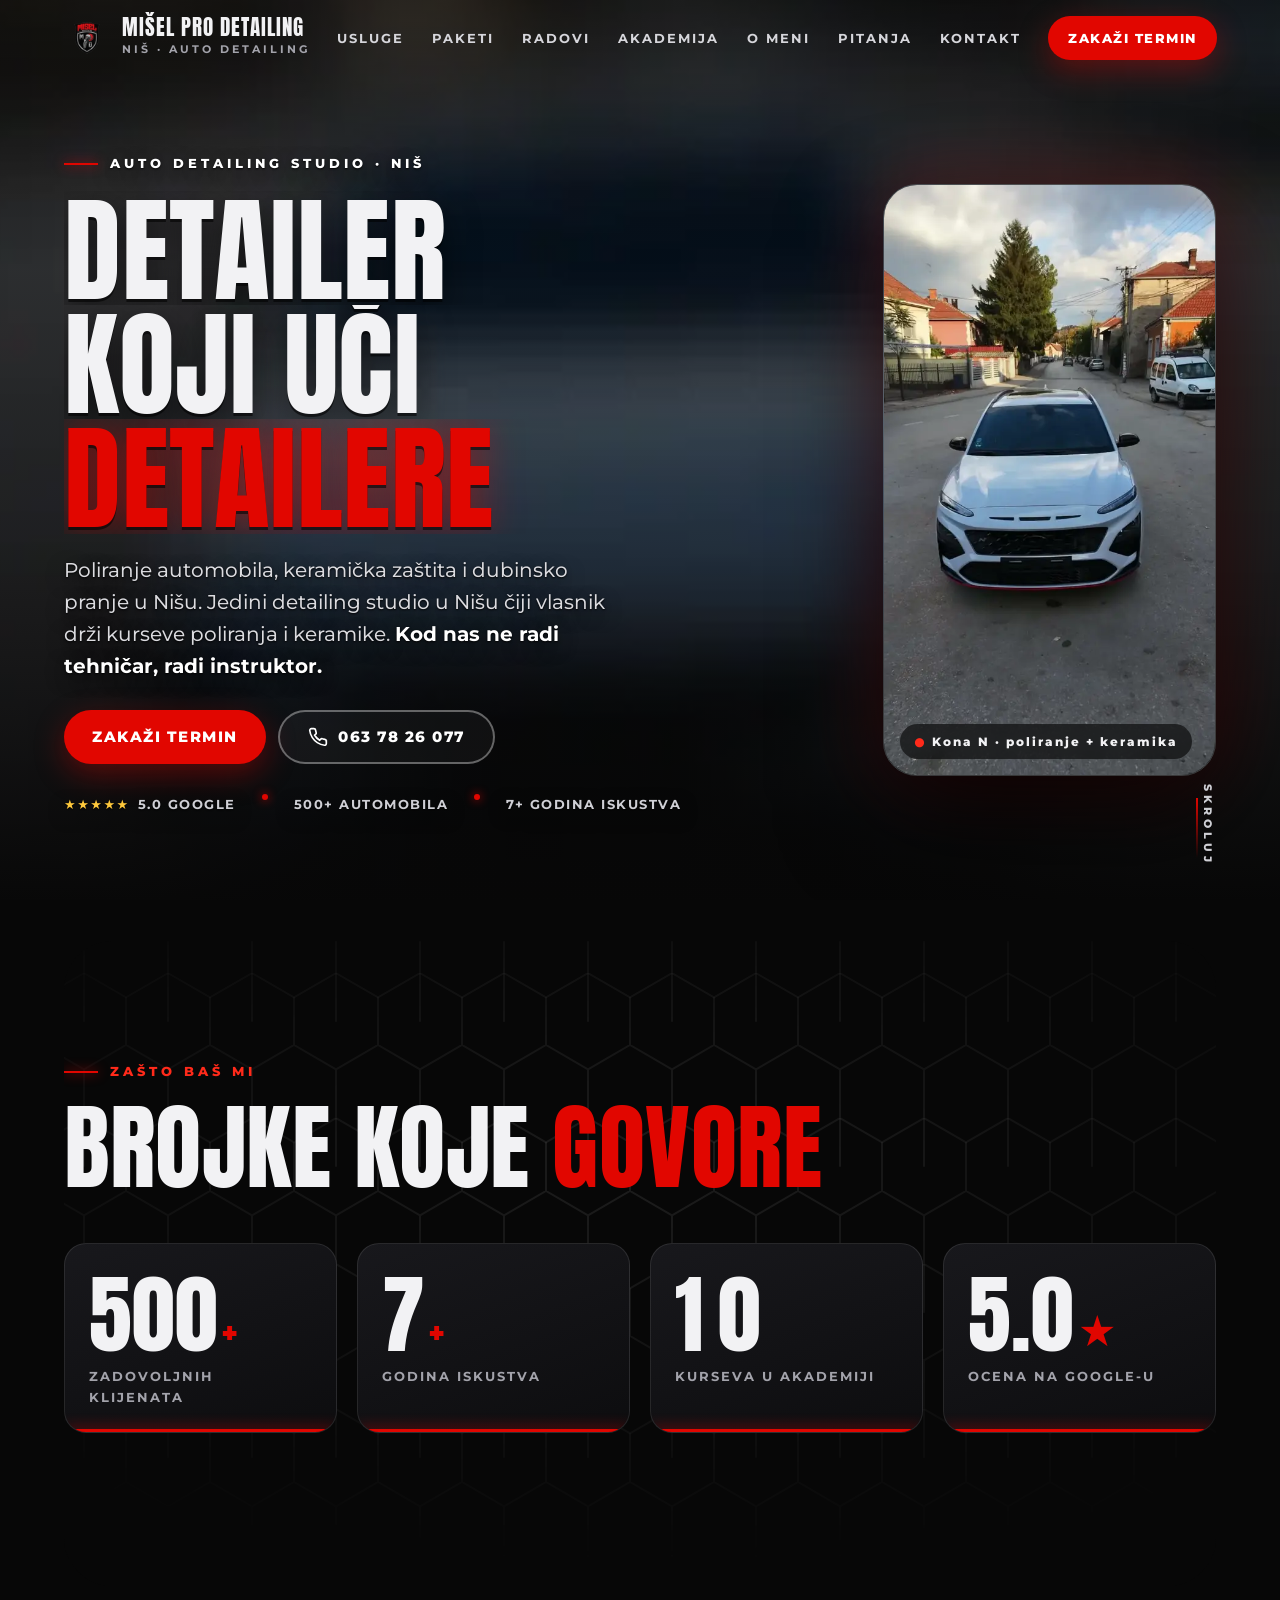
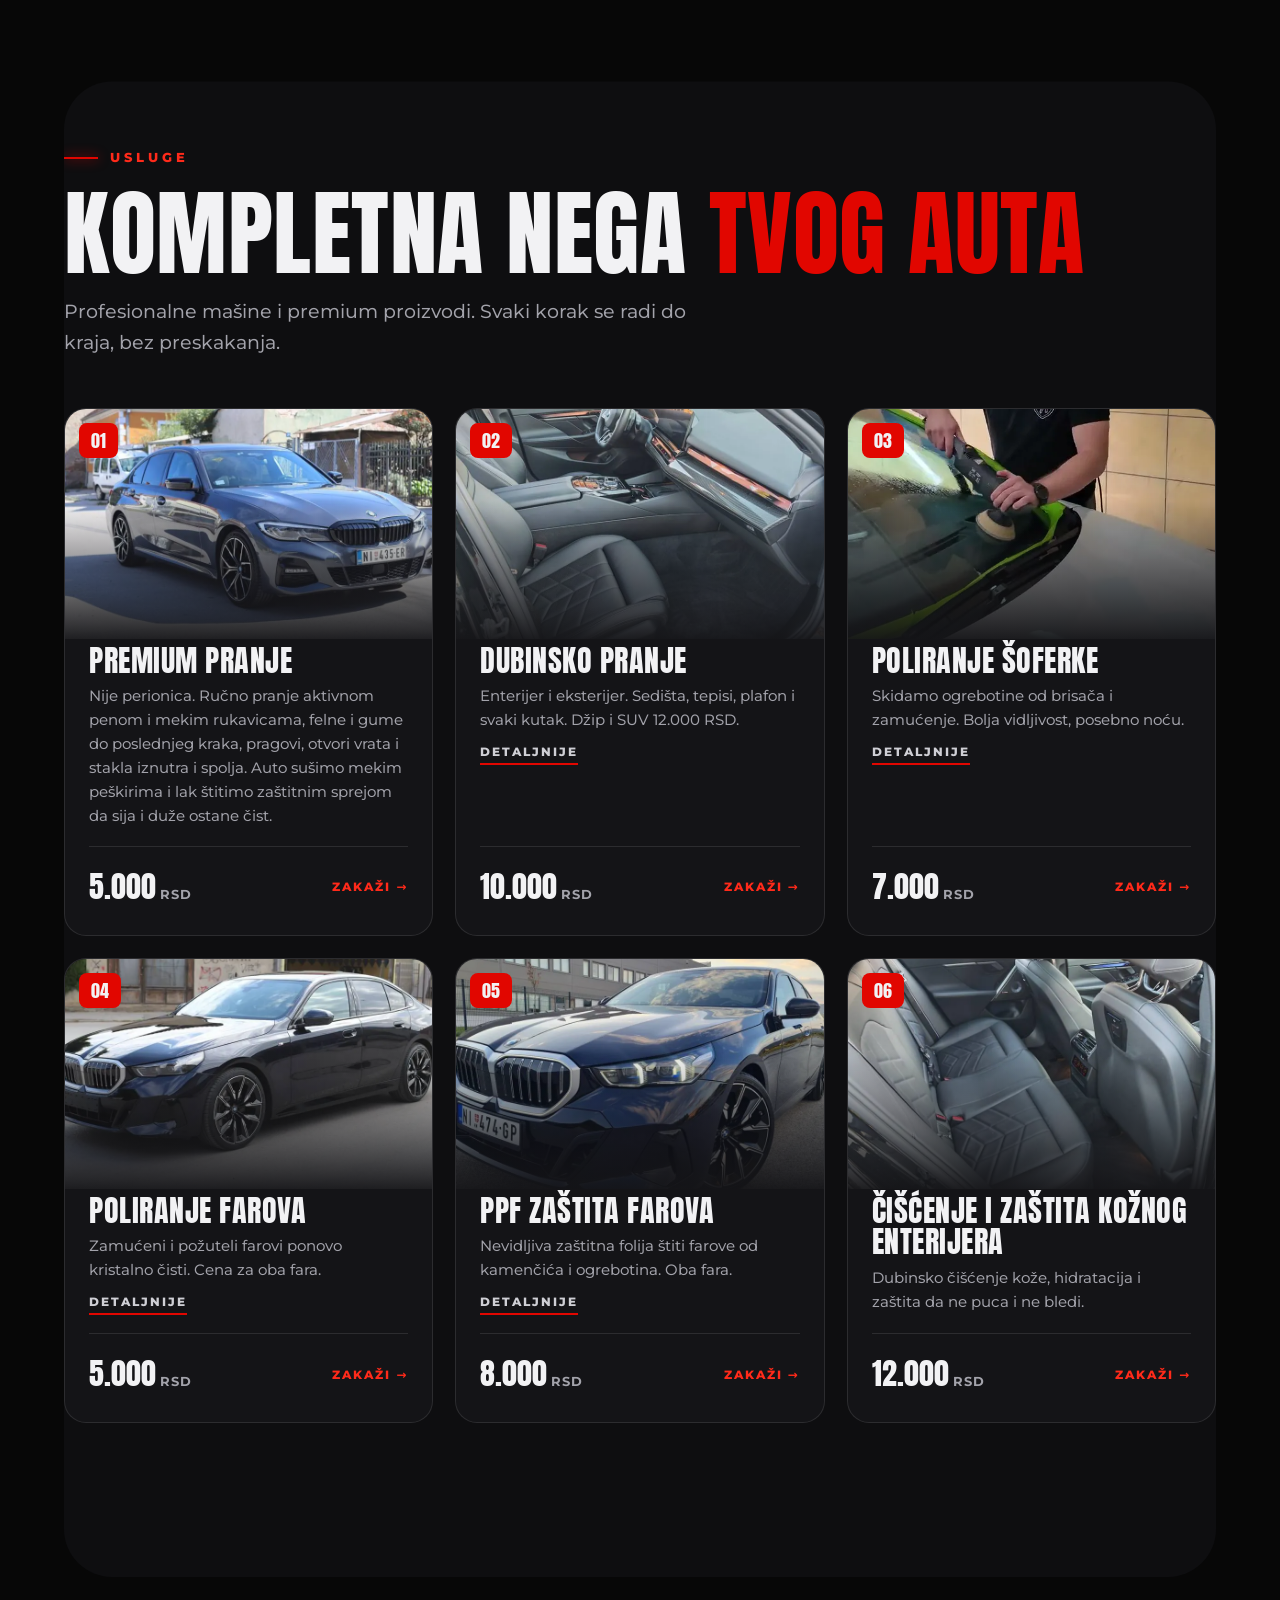
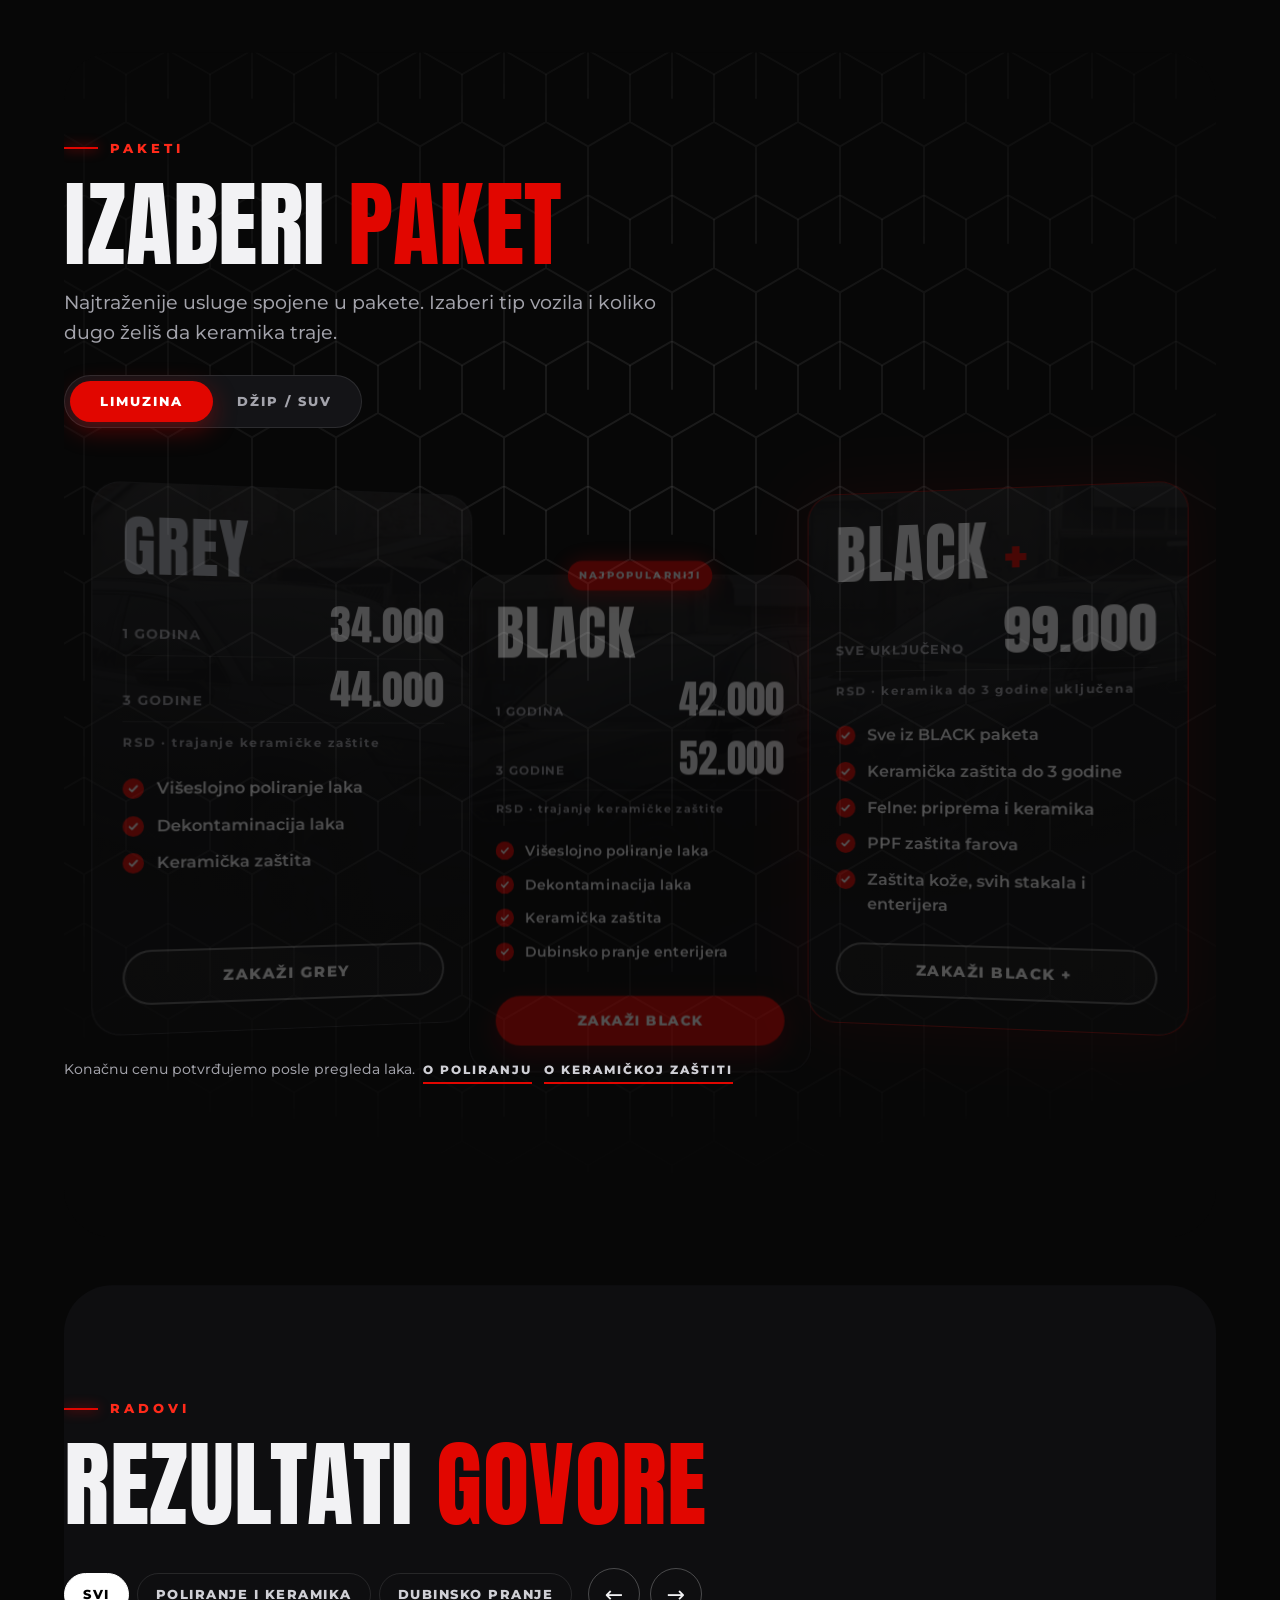
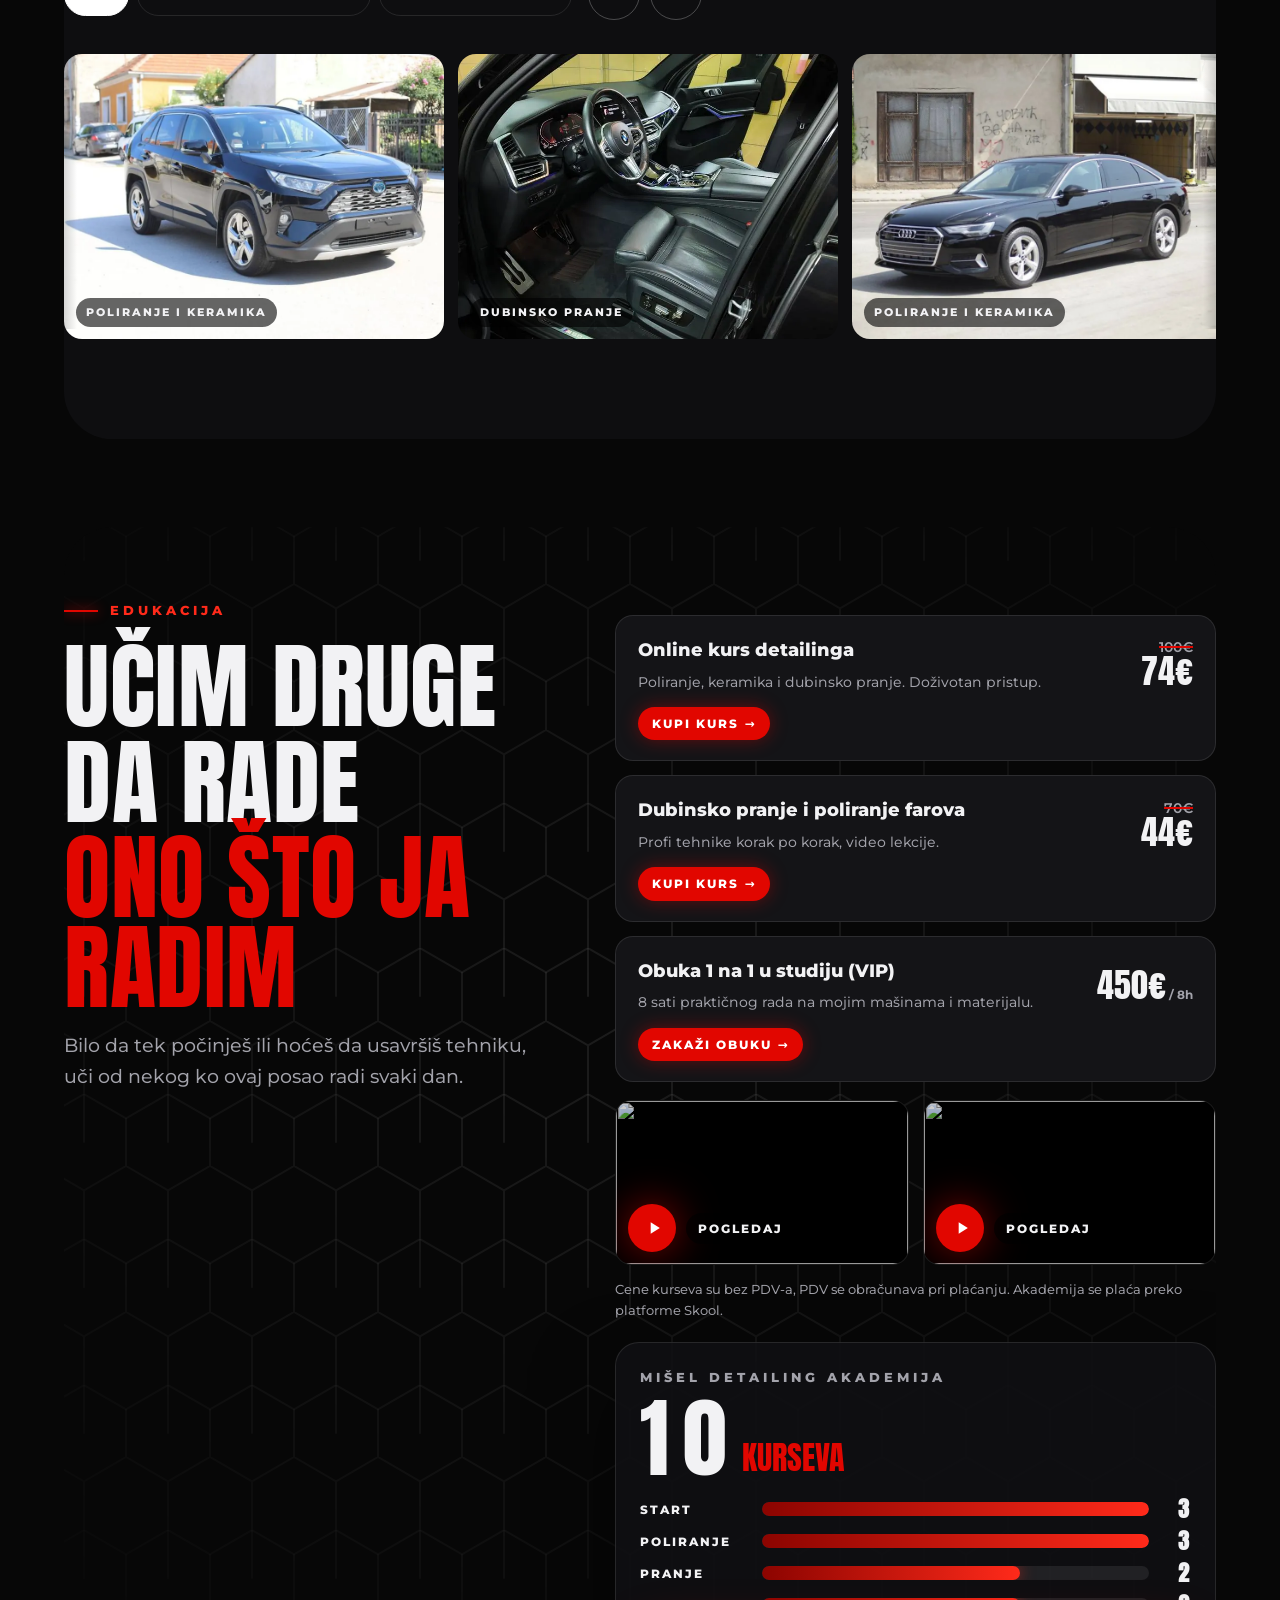
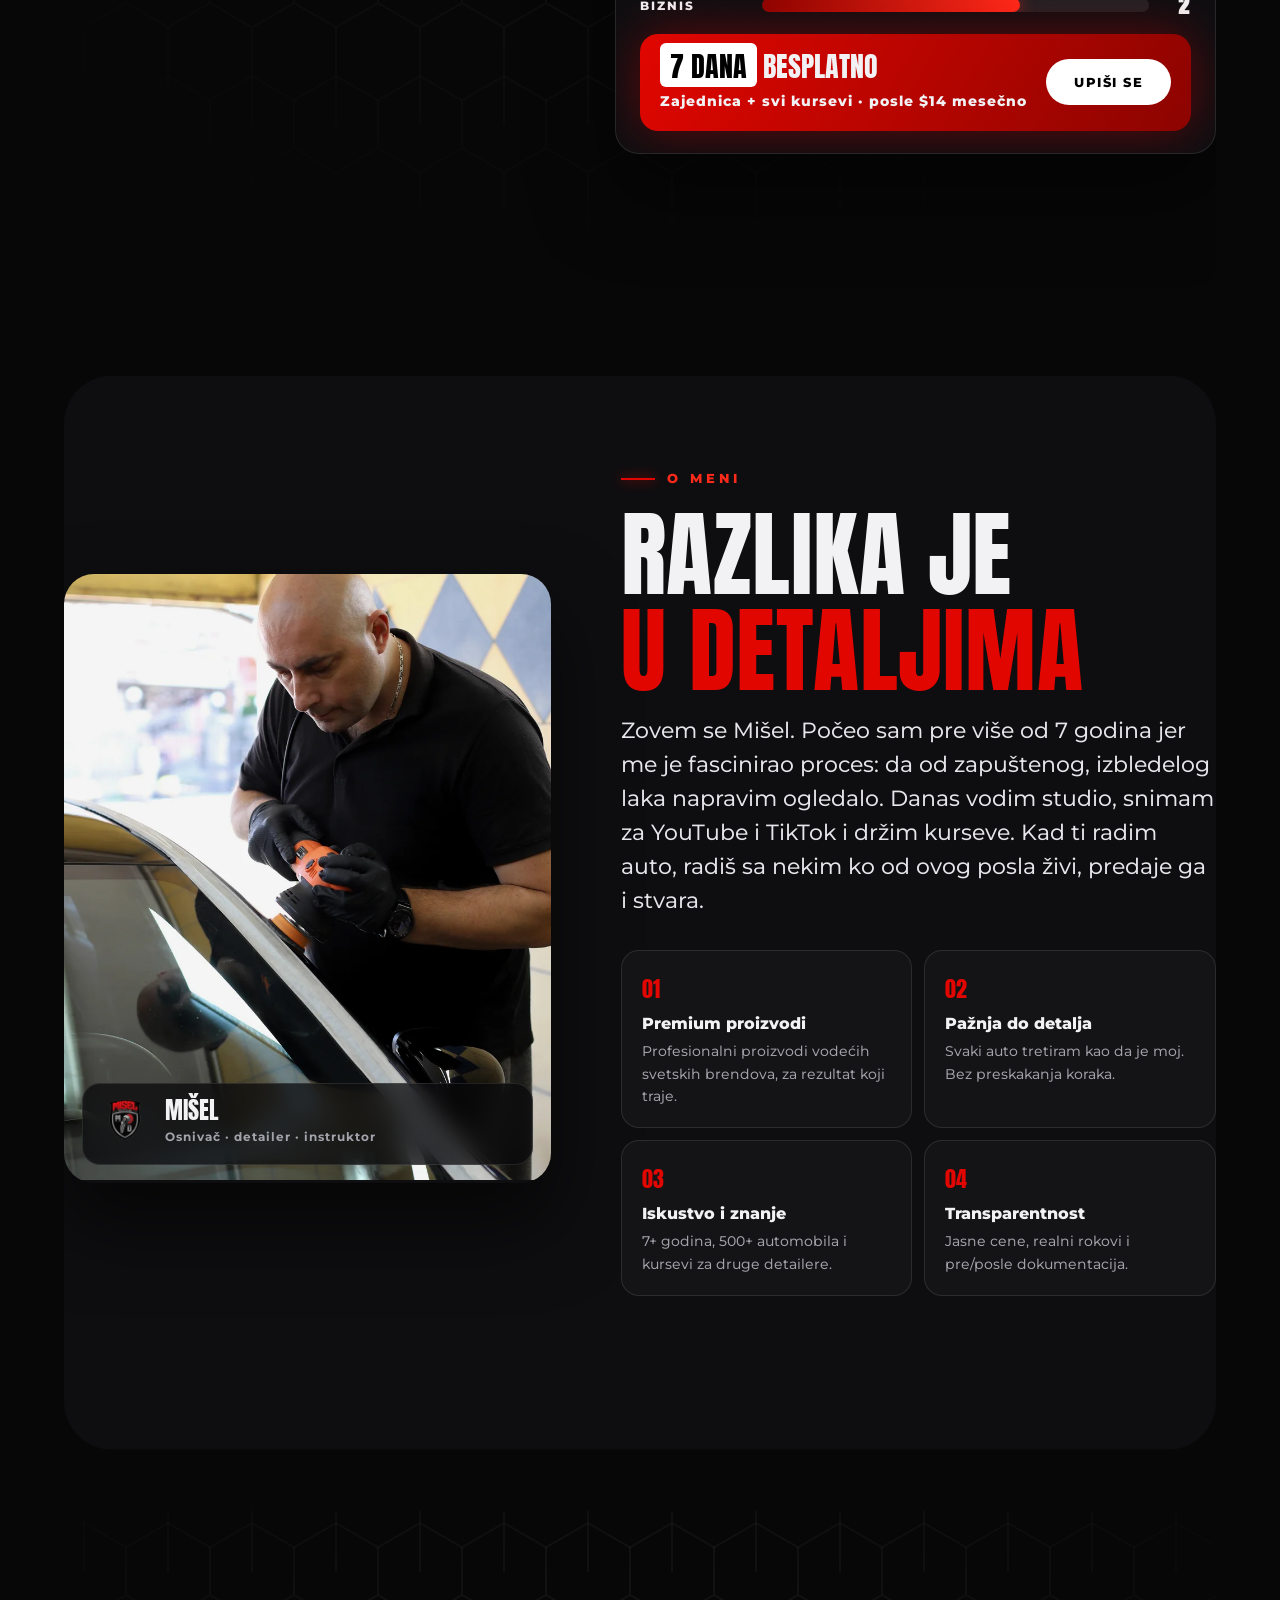
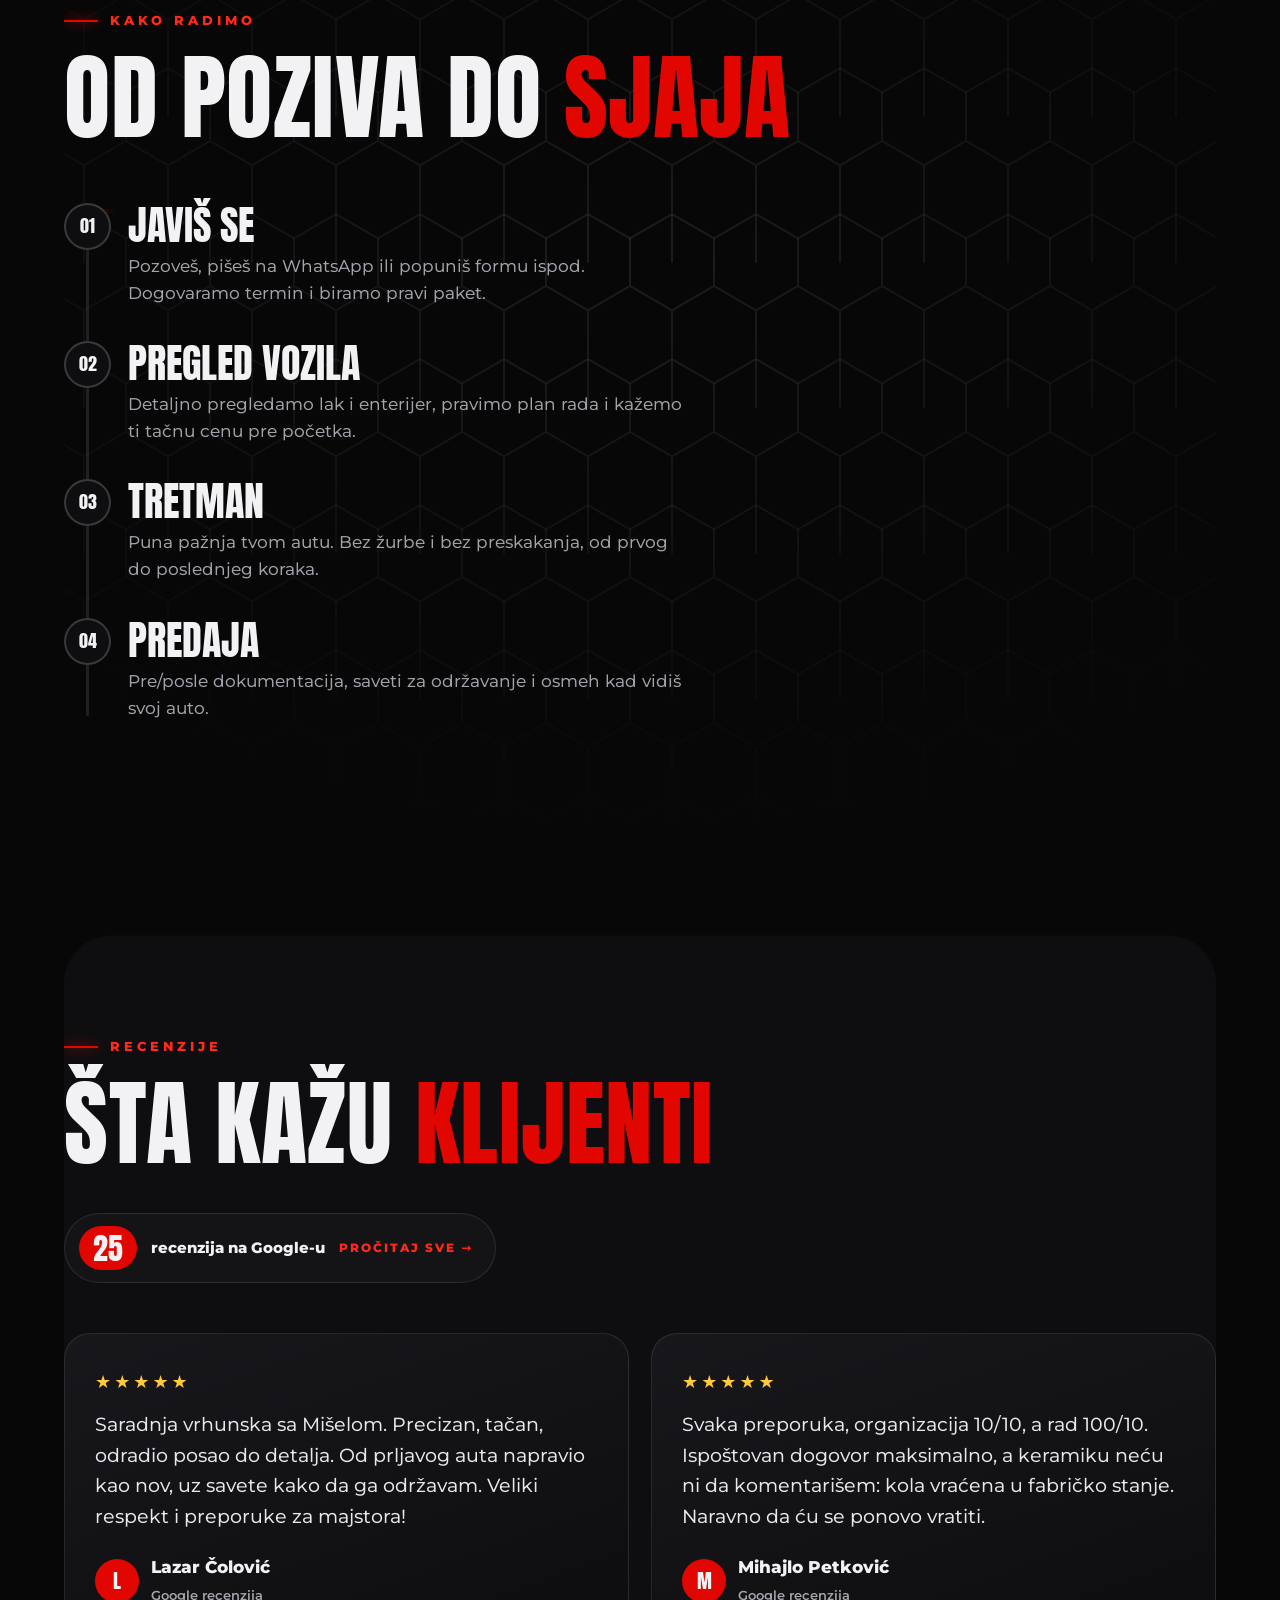
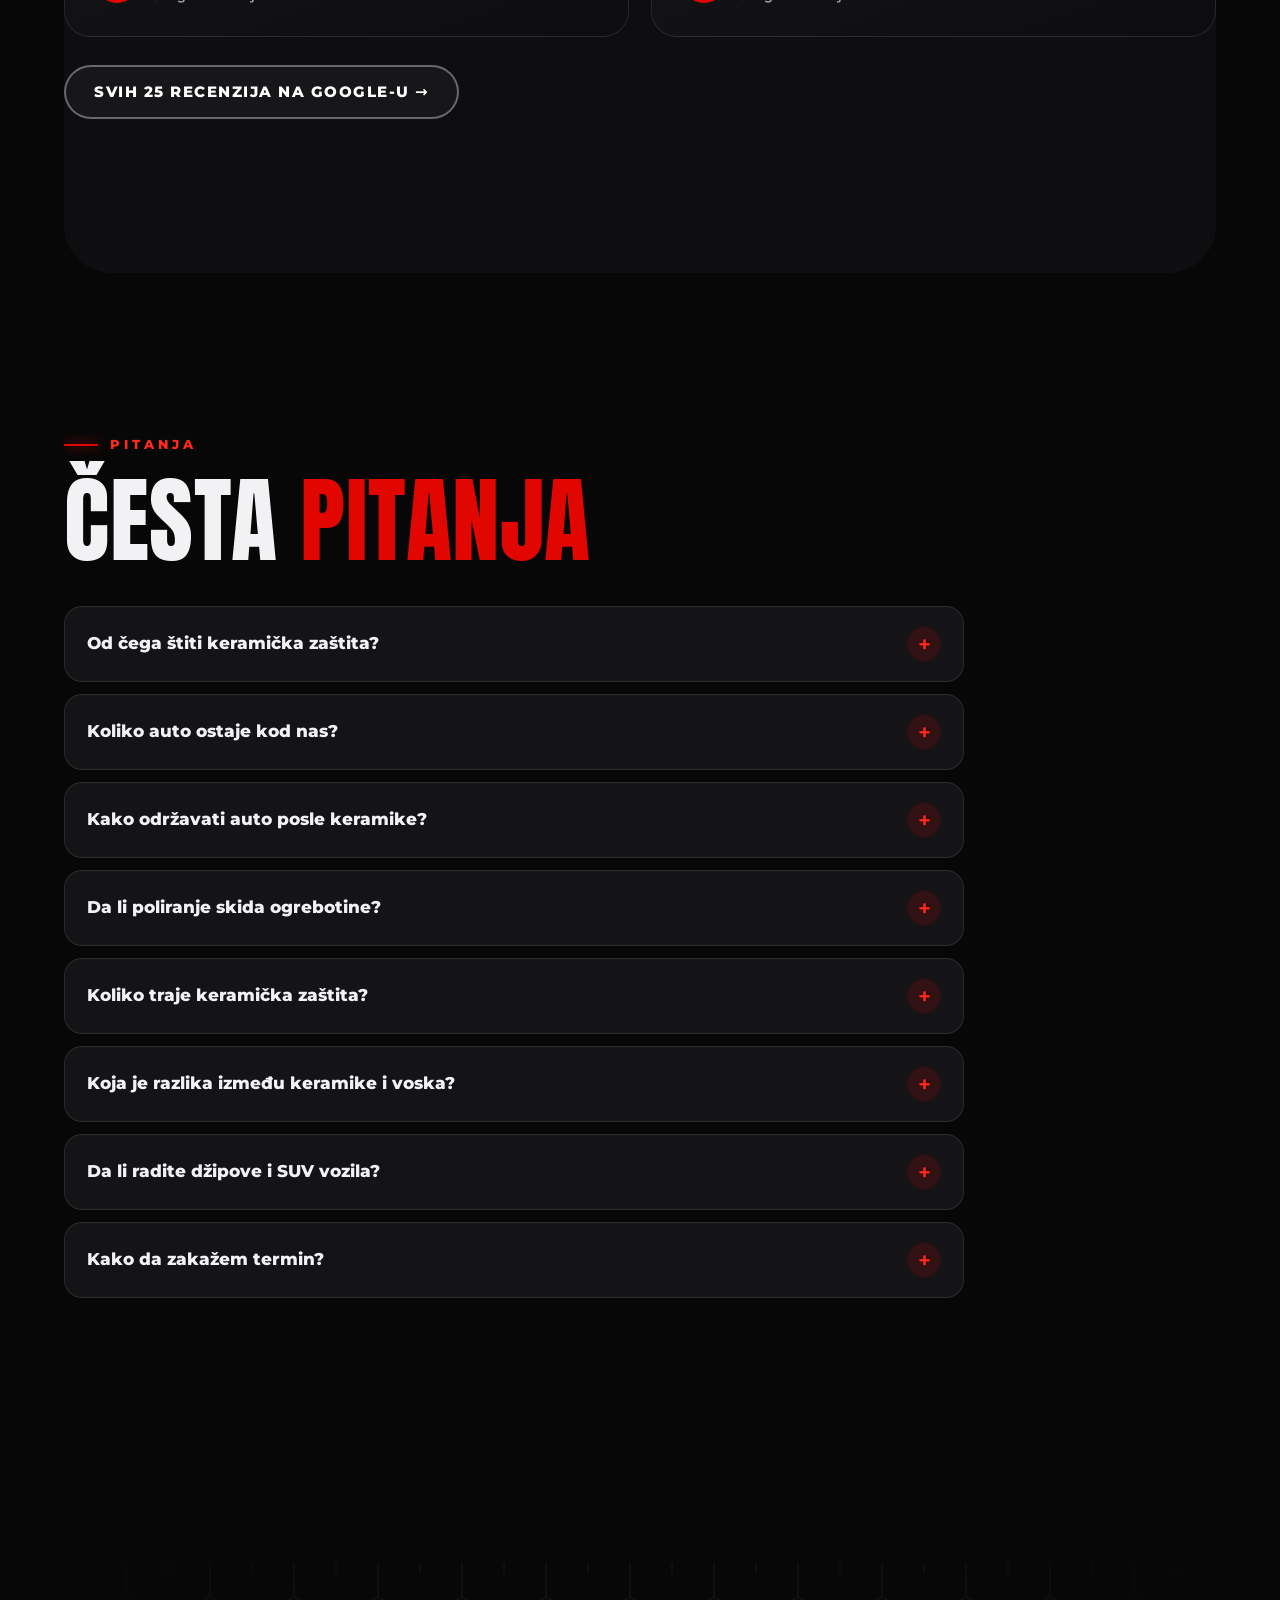
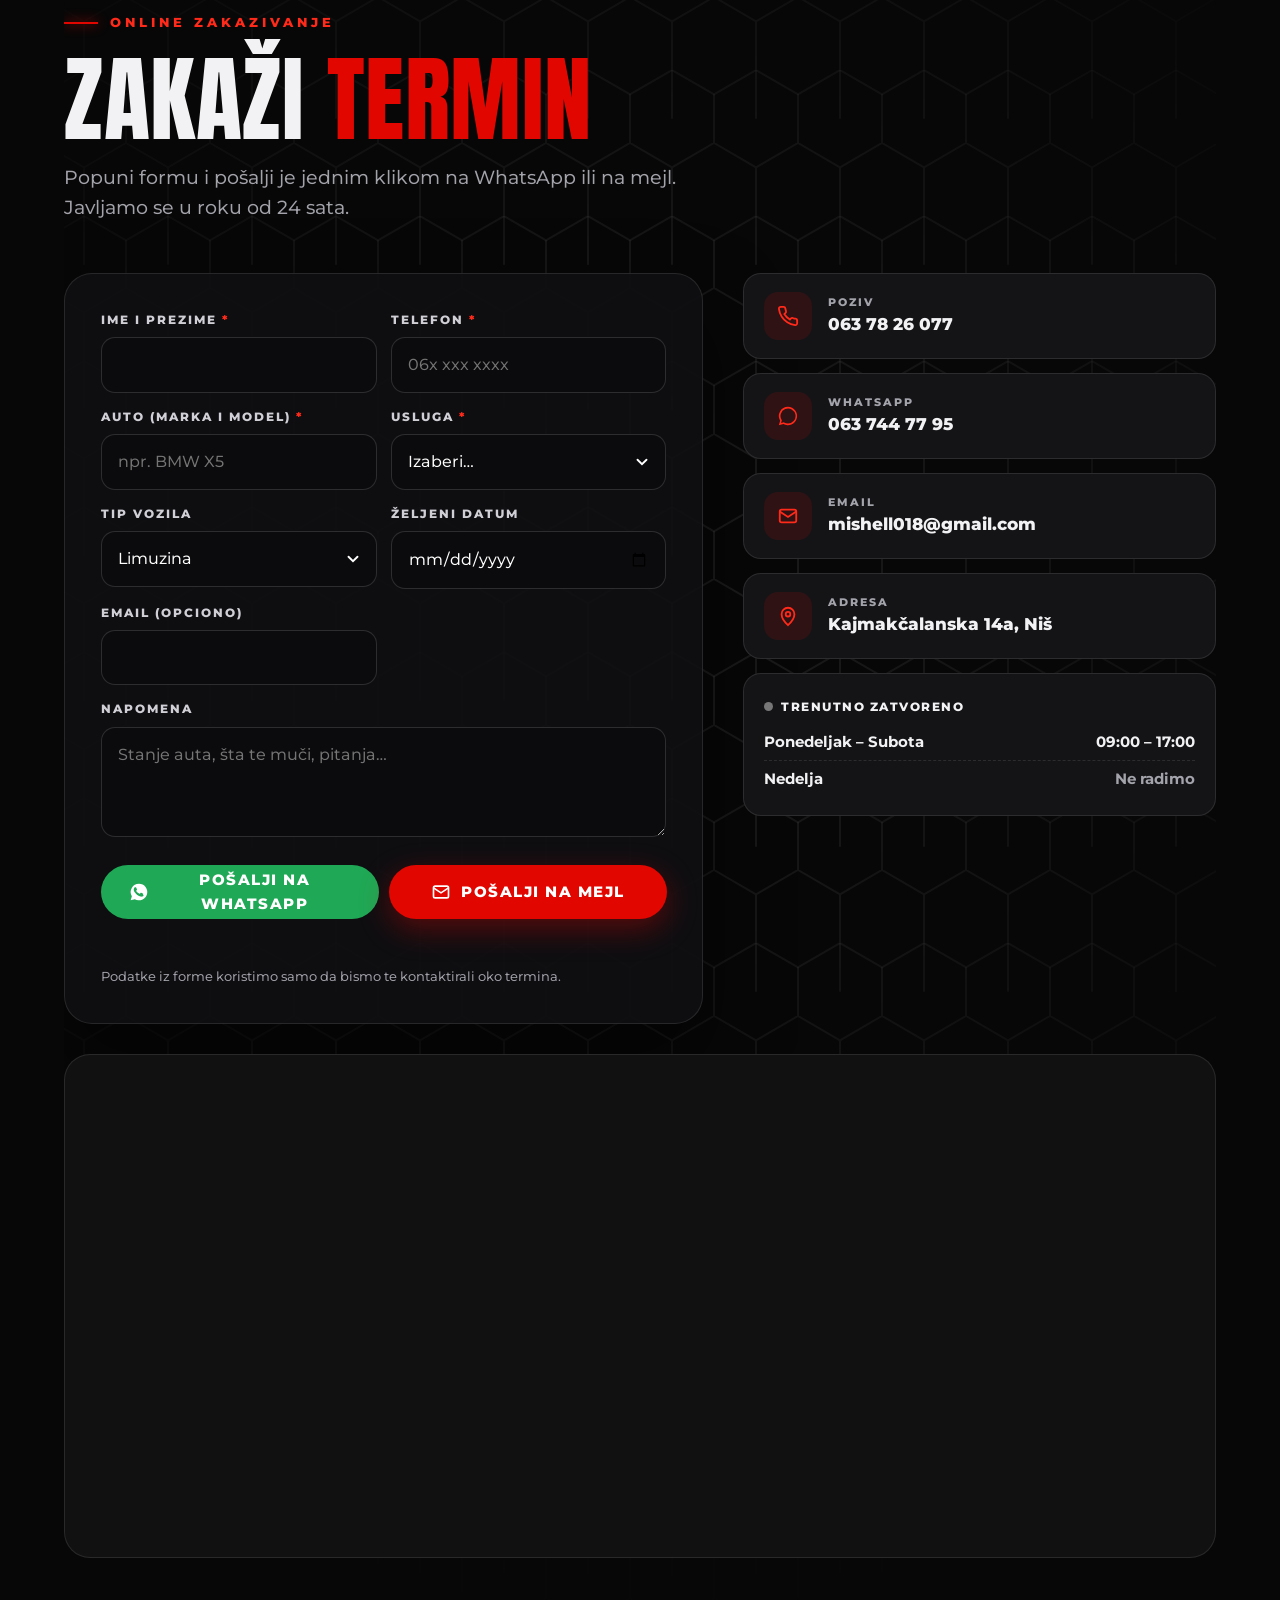
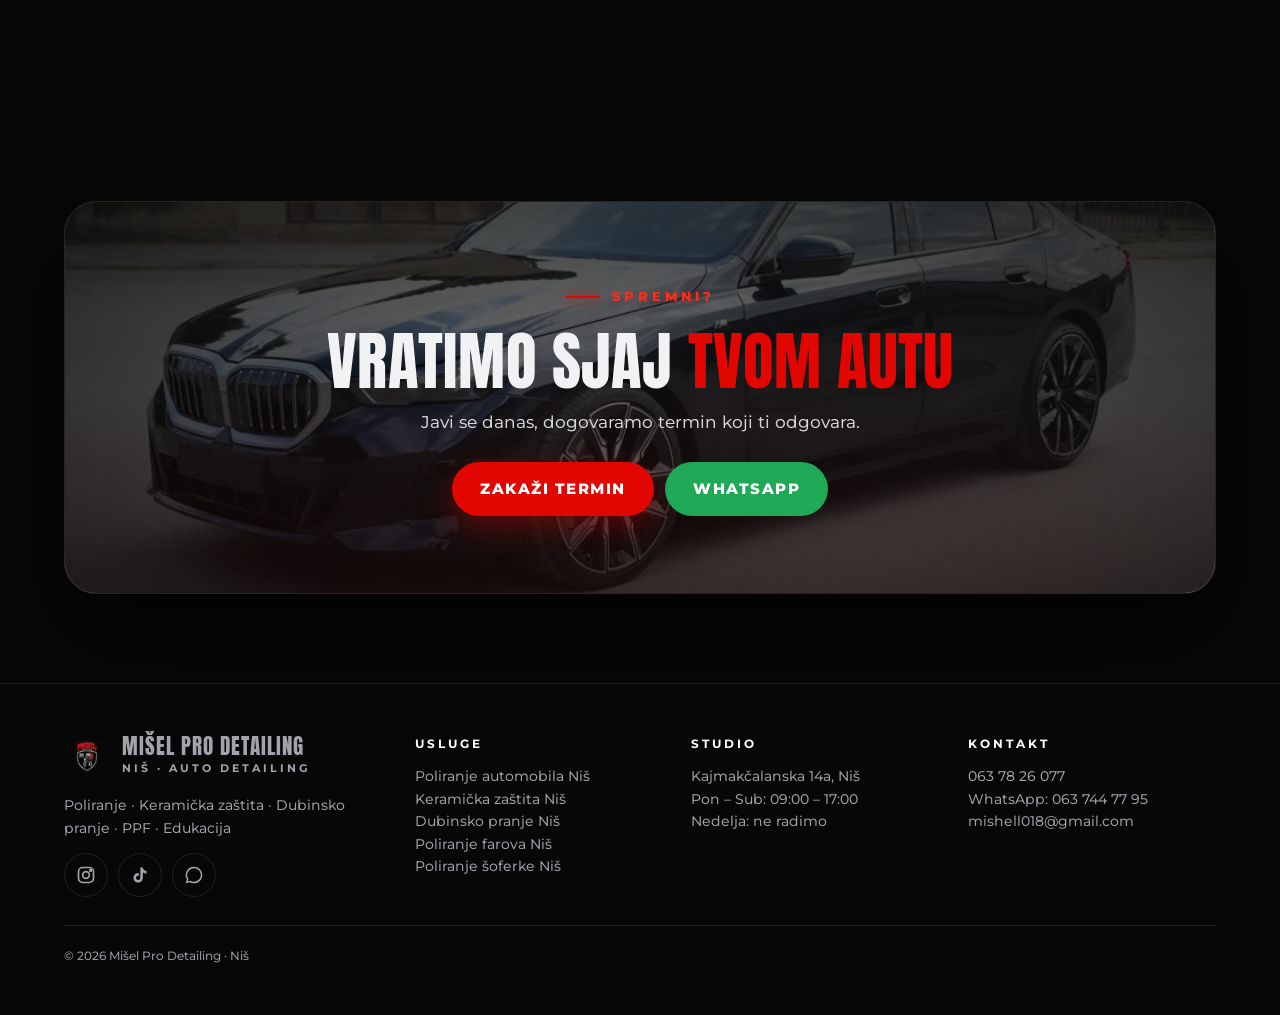
==== commit d9a343ec: "Forma: tip vozila, trajanje keramike i cena sa sajta u poruci; 25 recenzija - Prekidač Limuzina/Džip" ====
--- a/index.html
+++ b/index.html
@@ -200,6 +200,7 @@
               var car = b.dataset.car;
               sw.querySelectorAll("button").forEach(function (x) { var on = x === b; x.classList.toggle("on", on); x.setAttribute("aria-pressed", on); });
               sw.classList.toggle("suv", car === "suv");
+              var tip = document.getElementById("f-tip"); if (tip) { tip.value = car === "suv" ? "Džip / SUV" : "Limuzina"; tip.dispatchEvent(new Event("change")); }
               document.querySelectorAll("#paketi .pp b").forEach(function (el) {
                 el.classList.remove("flip"); void el.offsetWidth; el.textContent = el.dataset[car]; el.classList.add("flip");
               });
@@ -298,6 +299,7 @@
       <div class="wrap">
         <span class="kicker rv">Recenzije</span>
         <h2 class="h2 display split">Šta kažu <em>klijenti</em></h2>
+        <a class="rev-badge rv" href="https://www.google.com/search?q=Mi%C5%A1el+Pro+Detailing+Ni%C5%A1" target="_blank" rel="noopener"><b>25</b><span>recenzija na Google-u</span><i>Pročitaj sve →</i></a>
         <div class="revs">
           <article class="rev rv"><div class="st">★★★★★</div><p>Saradnja vrhunska sa Mišelom. Precizan, tačan, odradio posao do detalja. Od prljavog auta napravio kao nov, uz savete kako da ga održavam. Veliki respekt i preporuke za majstora!</p>
             <div class="who"><span class="av">L</span><div><b>Lazar Čolović</b><small>Google recenzija</small></div></div></article>
@@ -305,7 +307,7 @@
             <div class="who"><span class="av">M</span><div><b>Mihajlo Petković</b><small>Google recenzija</small></div></div></article>
         </div>
         <div class="rev-cta rv">
-          <a class="btn btn-ghost" href="https://www.google.com/search?q=Mi%C5%A1el+Pro+Detailing+Ni%C5%A1" target="_blank" rel="noopener">Sve recenzije na Google-u →</a>
+          <a class="btn btn-ghost" href="https://www.google.com/search?q=Mi%C5%A1el+Pro+Detailing+Ni%C5%A1" target="_blank" rel="noopener">Svih 25 recenzija na Google-u →</a>
         </div>
       </div>
     </section>
@@ -339,6 +341,10 @@
                   <optgroup label="Edukacija"><option>Obuka 1 na 1 (VIP)</option></optgroup>
                   <option>Nisam siguran/na, treba mi savet</option>
                 </select></div>
+              <div class="fld"><label for="f-tip">Tip vozila</label>
+                <select id="f-tip" name="tip"><option>Limuzina</option><option>Džip / SUV</option></select></div>
+              <div class="fld" id="fld-ker" hidden><label for="f-ker">Keramika</label>
+                <select id="f-ker" name="keramika"><option>1 godina</option><option>3 godine</option></select></div>
               <div class="fld"><label for="f-dan">Željeni datum</label><input id="f-dan" name="datum" type="date" /></div>
               <div class="fld"><label for="f-email">Email (opciono)</label><input id="f-email" name="email" type="email" autocomplete="email" /></div>
               <div class="fld full"><label for="f-nap">Napomena</label><textarea id="f-nap" name="napomena" placeholder="Stanje auta, šta te muči, pitanja…"></textarea></div>
--- a/css/style.css
+++ b/css/style.css
@@ -369,6 +369,12 @@
 .rev .av { width: 44px; height: 44px; border-radius: 50%; background: var(--red); display: grid; place-items: center; font-family: "Anton"; font-size: 20px; }
 .rev .who b { display: block; font-weight: 800; }
 .rev .who small { color: var(--muted); font-size: 13px; font-weight: 600; }
+.rev-badge { display: inline-flex; align-items: center; gap: 14px; margin-top: 26px; padding: 12px 22px 12px 14px; border-radius: 999px; background: var(--card); border: 1px solid var(--line); transition: border-color .3s; }
+.rev-badge:hover { border-color: rgba(225,6,0,0.6); }
+.rev-badge b { font-family: "Anton"; font-weight: 400; font-size: 30px; line-height: 1; background: var(--red); padding: 8px 14px 6px; border-radius: 999px; }
+.rev-badge span { font-weight: 800; font-size: 15px; }
+.rev-badge i { font-style: normal; font-size: 12px; font-weight: 800; letter-spacing: 2px; text-transform: uppercase; color: var(--red2); }
+@media (max-width: 480px) { .rev-badge i { display: none; } }
 .rev-cta { display: flex; flex-wrap: wrap; gap: 12px; margin-top: 28px; }
 
 /* ---------- booking */
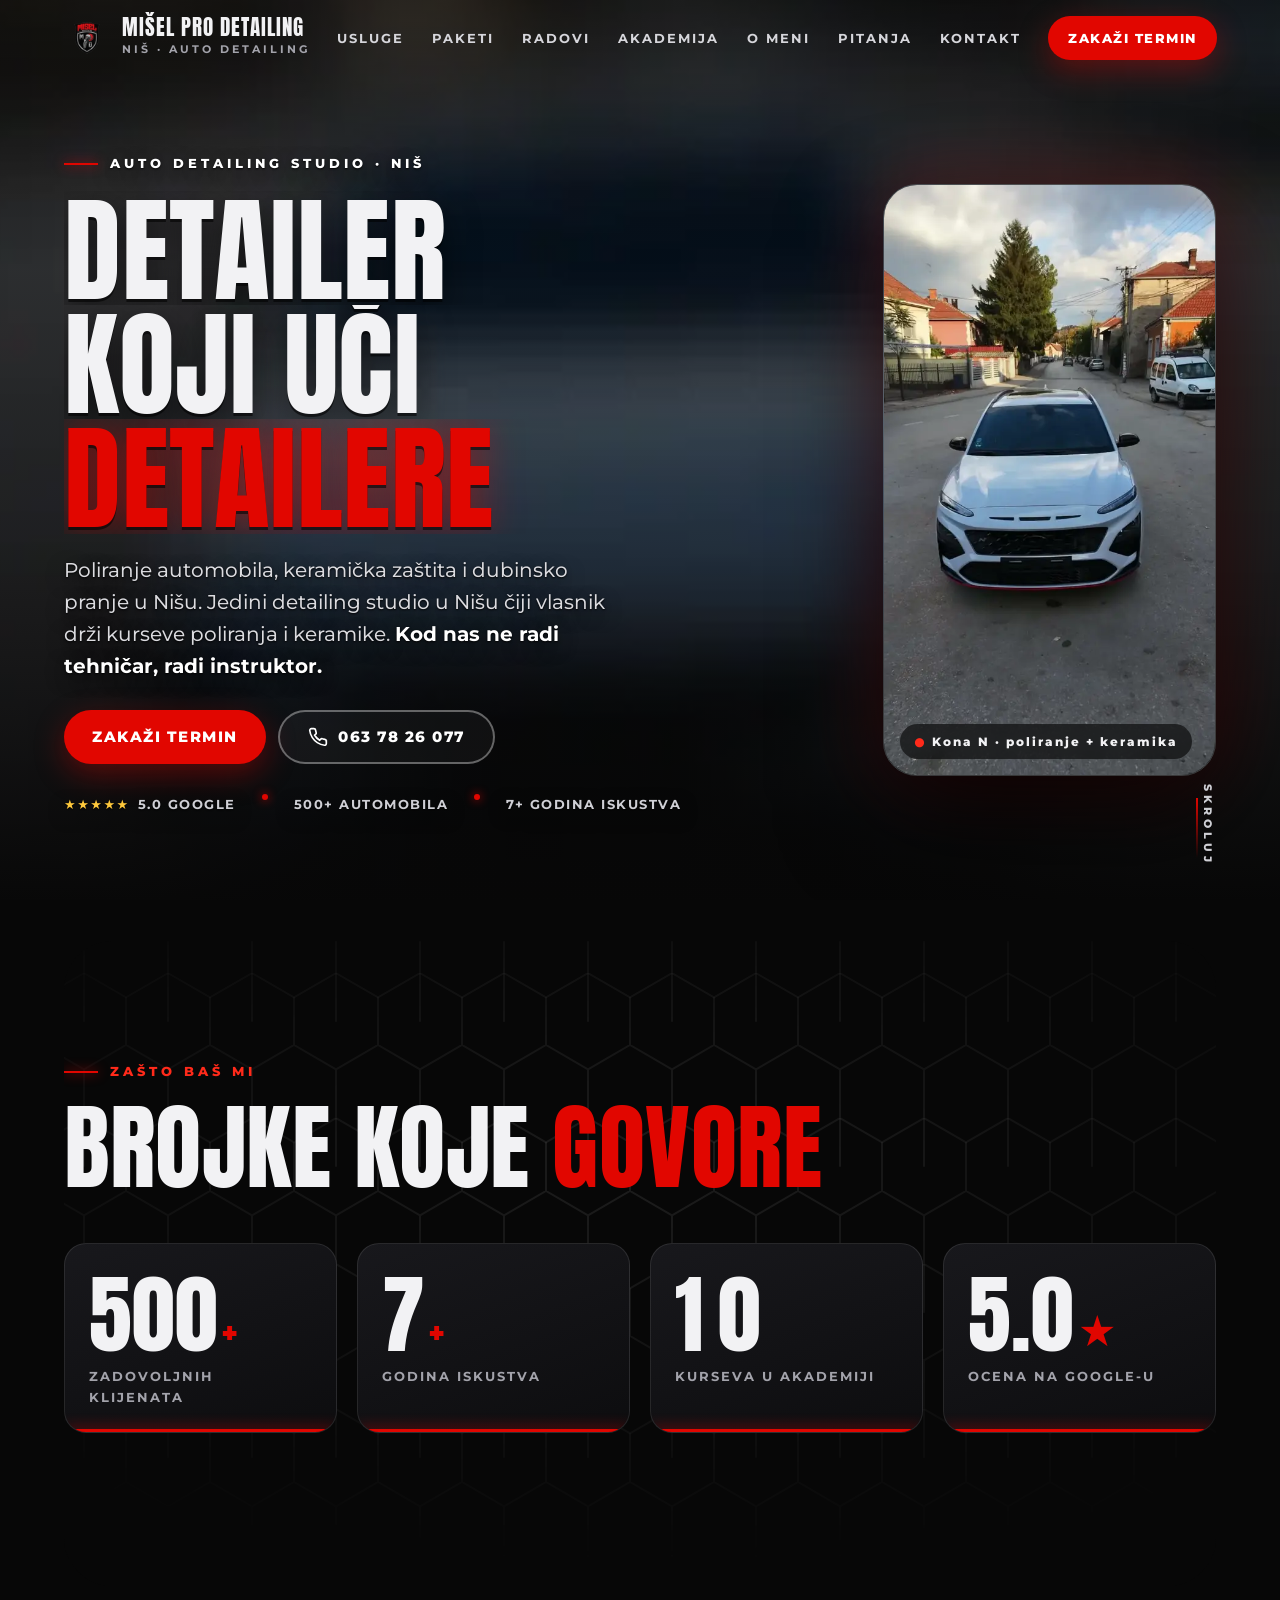
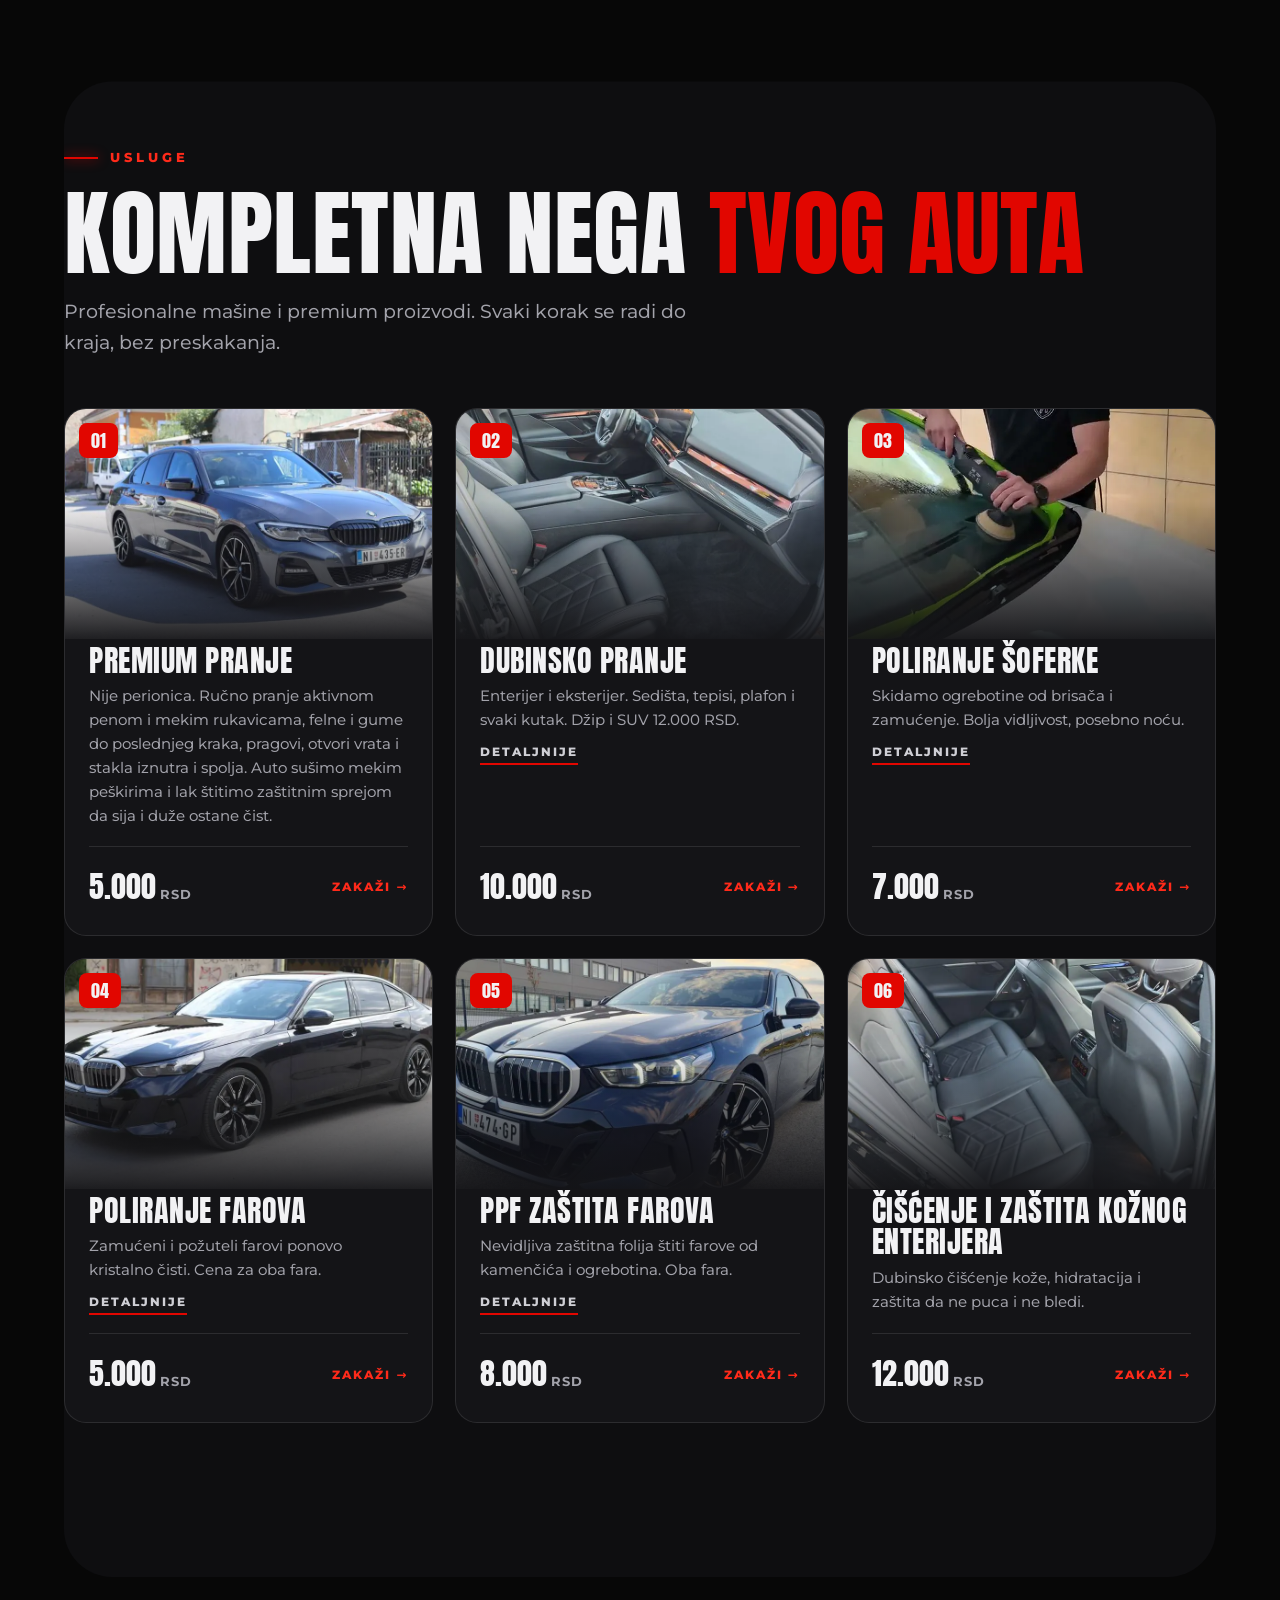
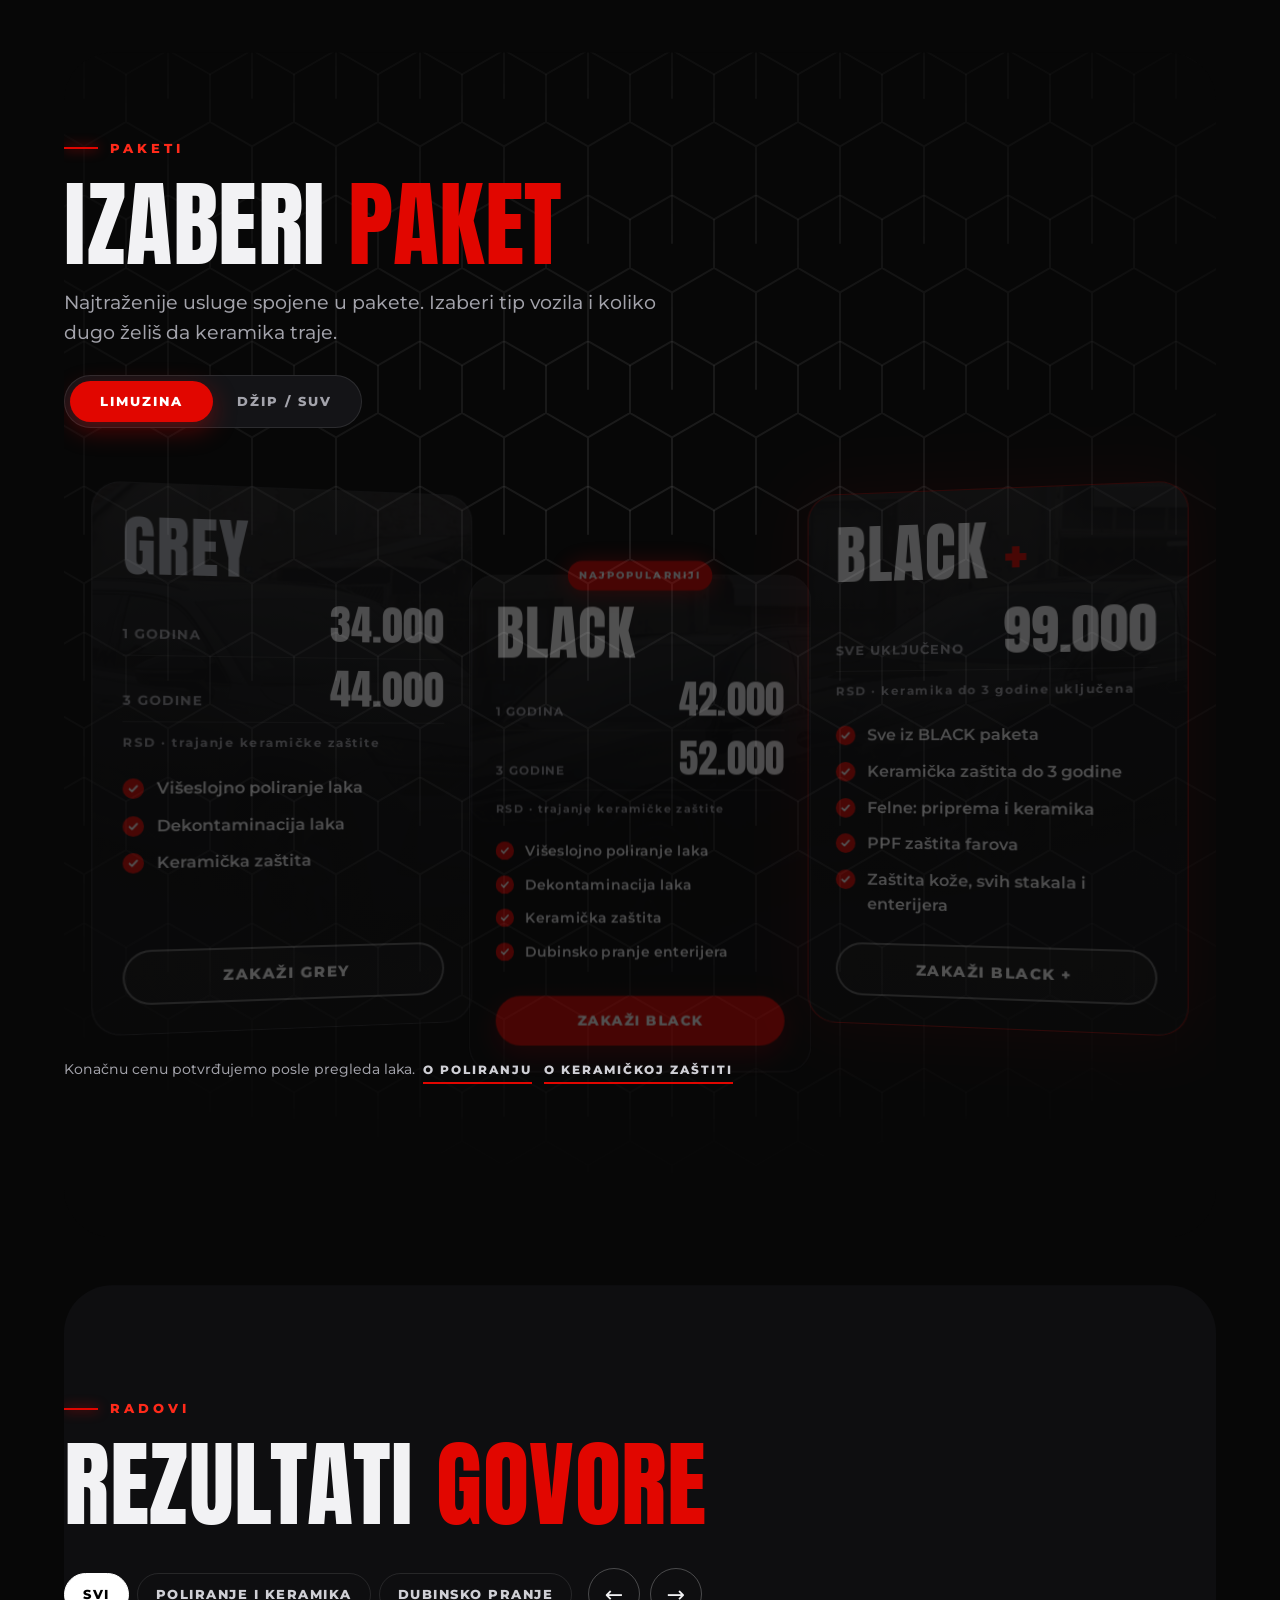
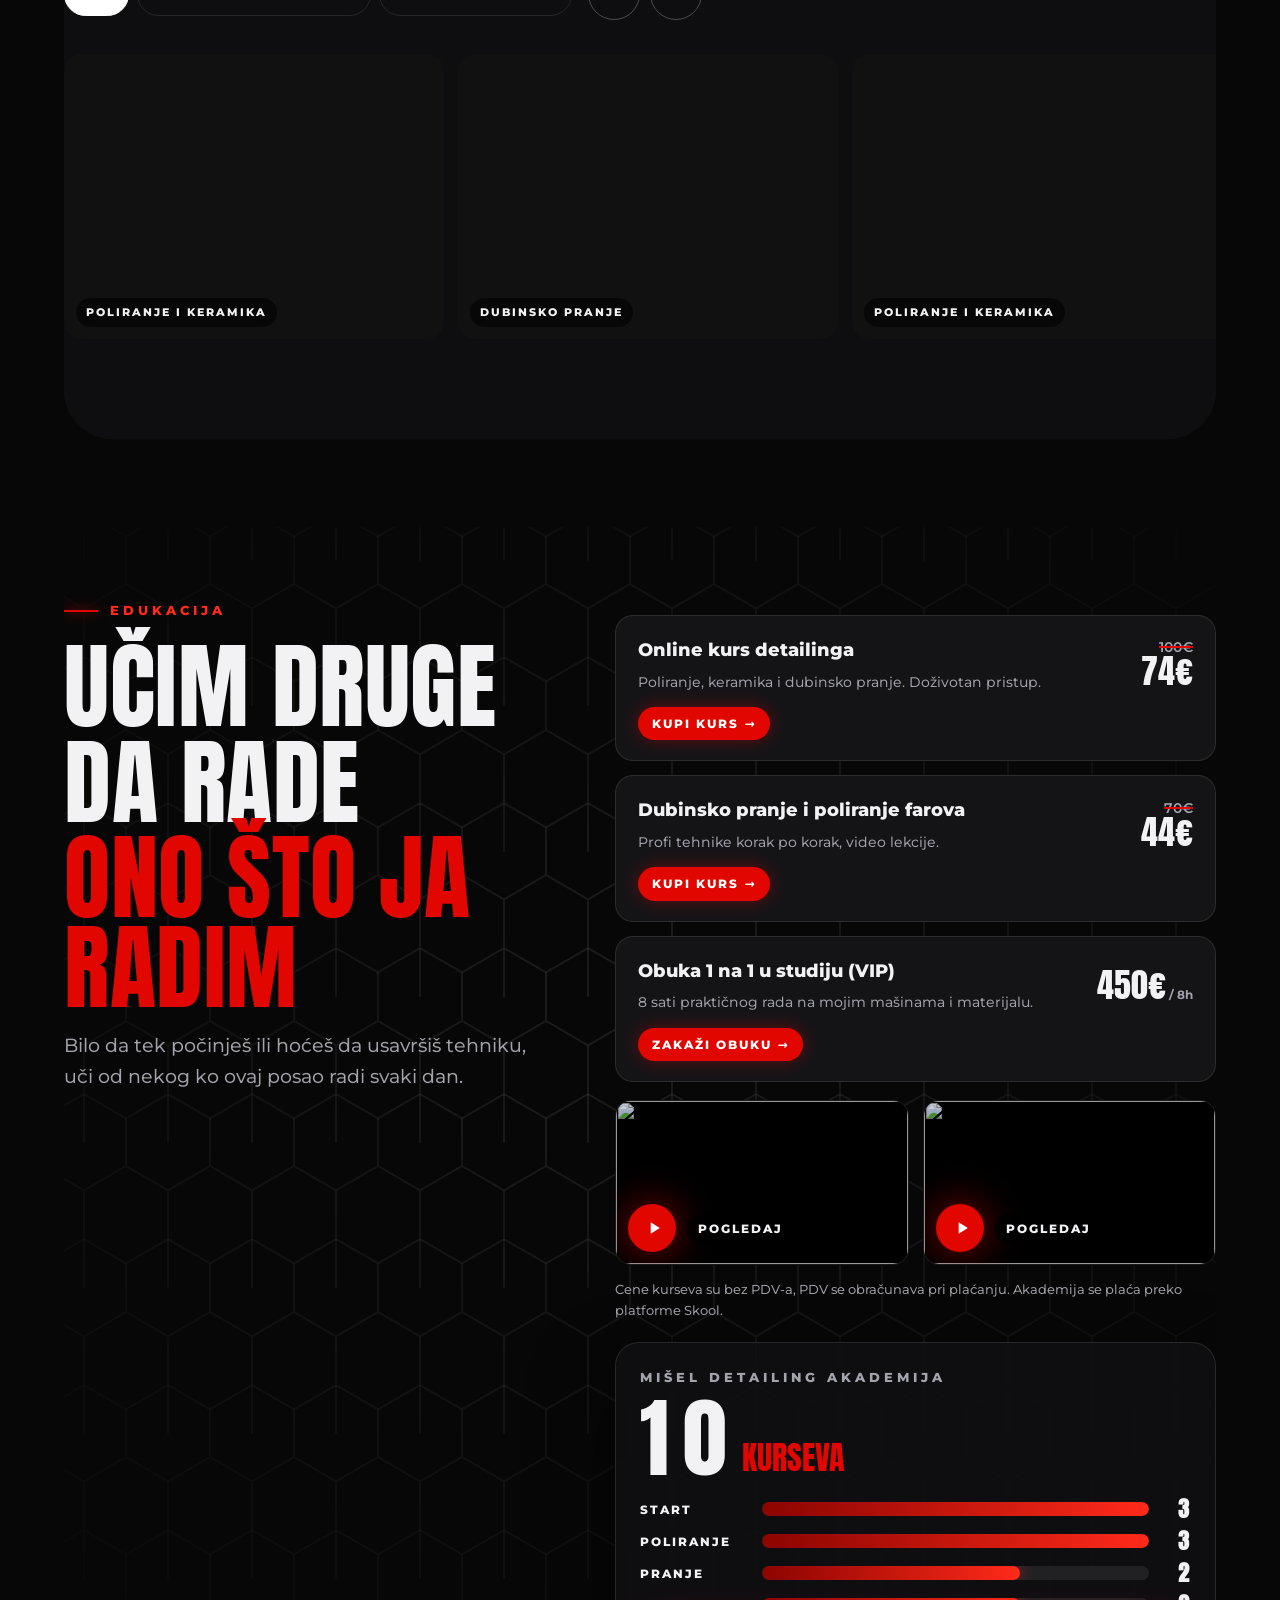
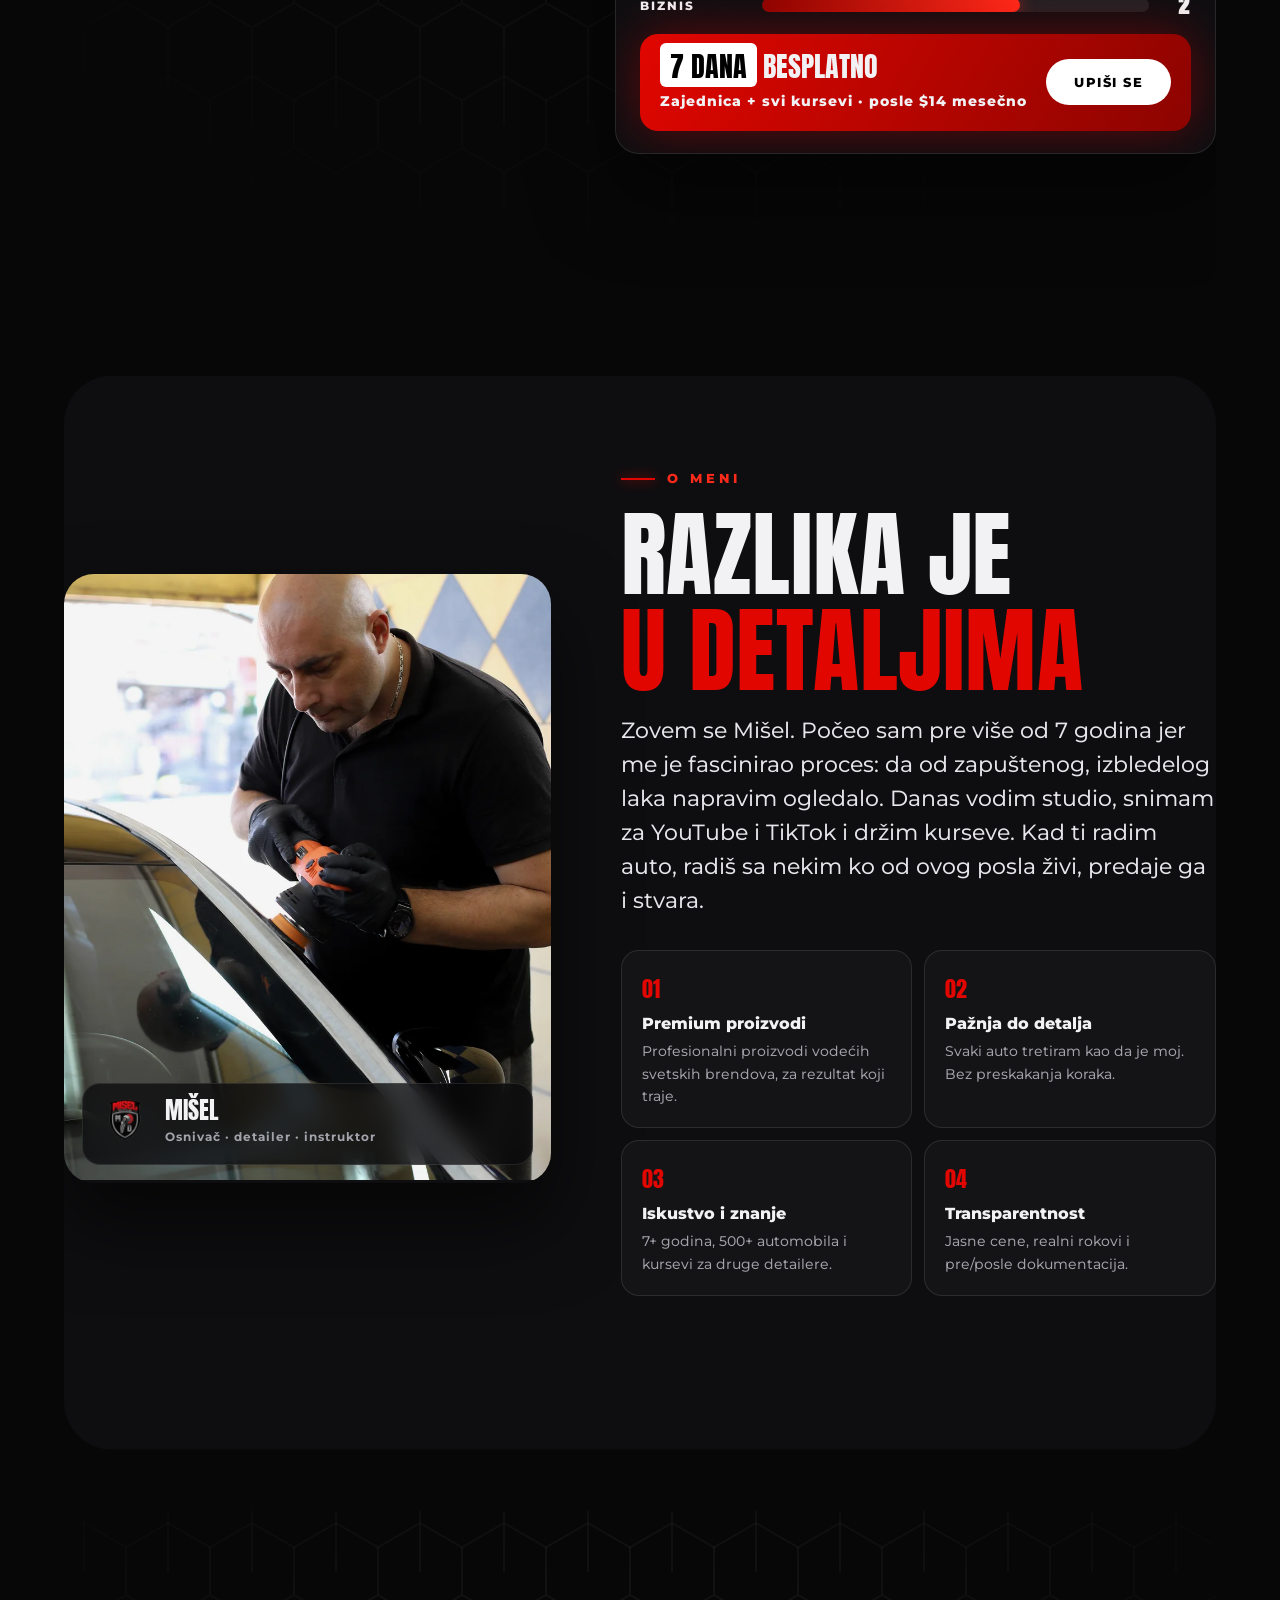
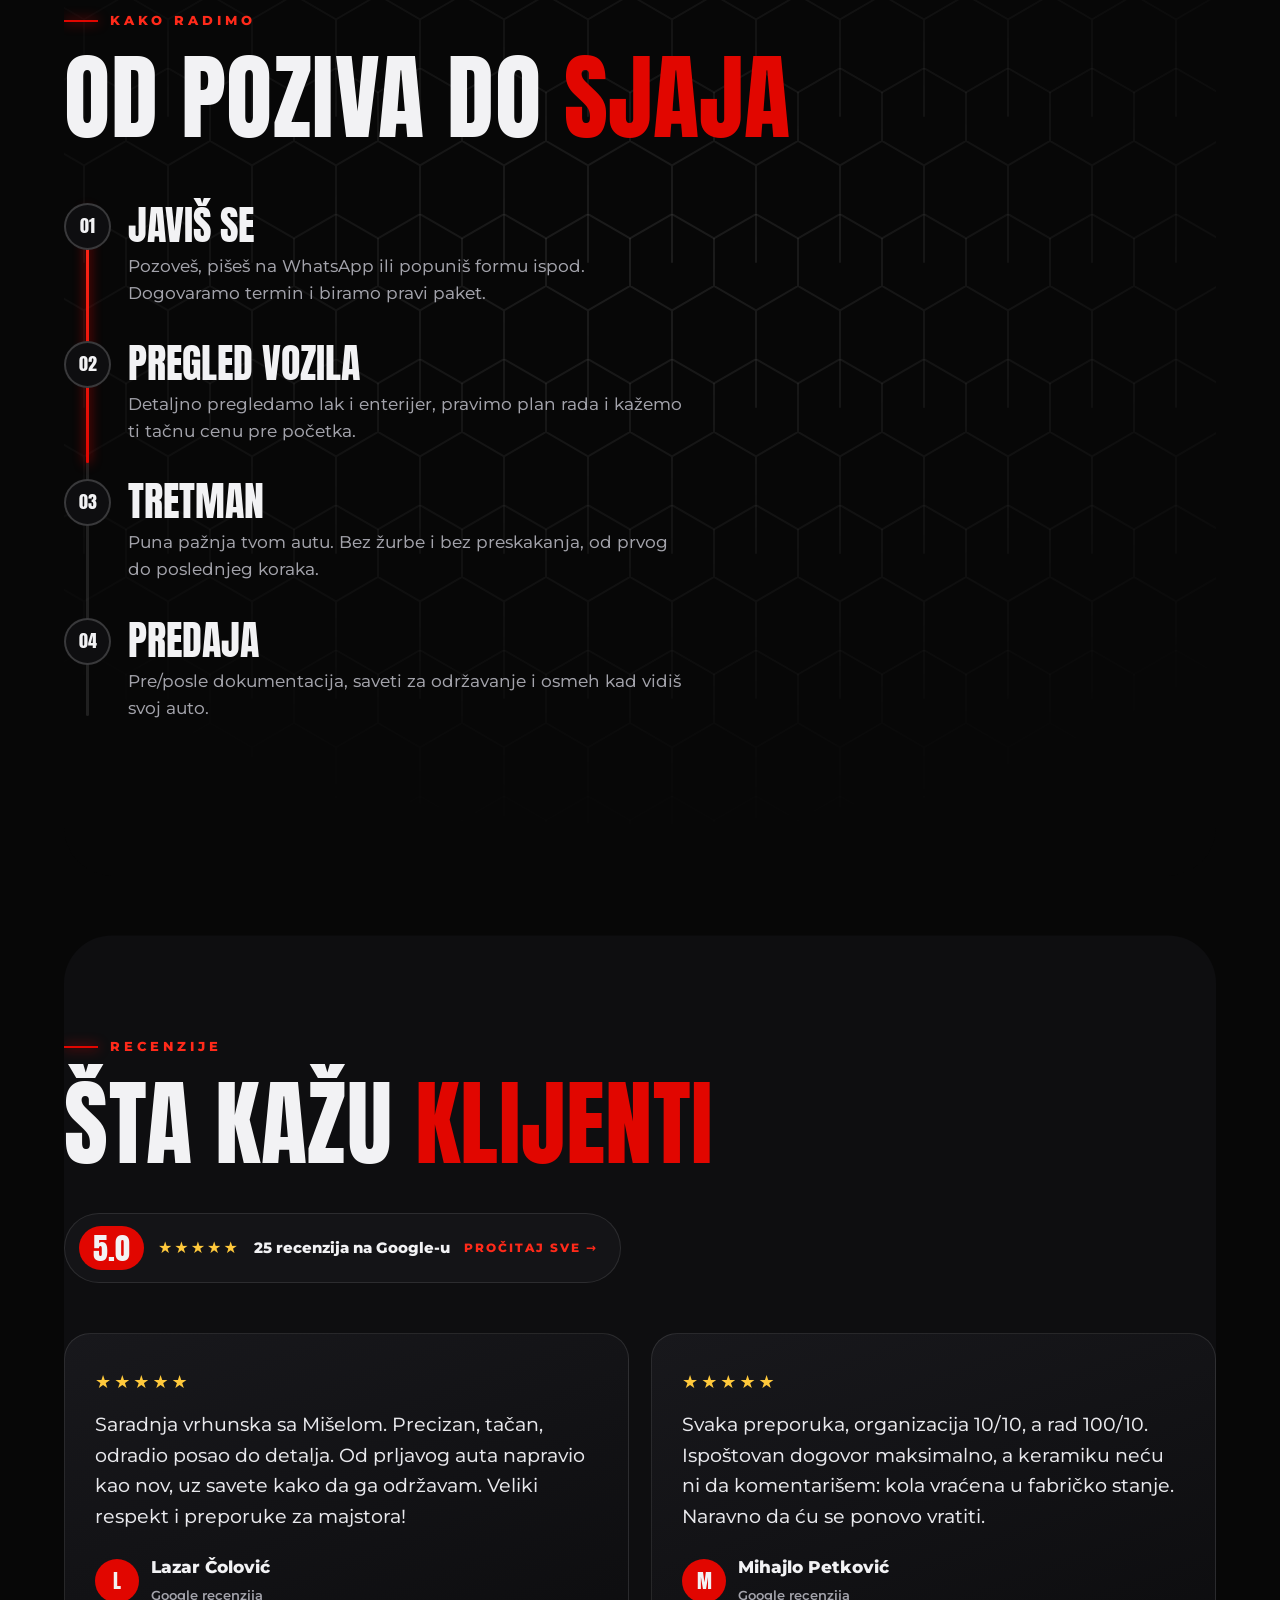
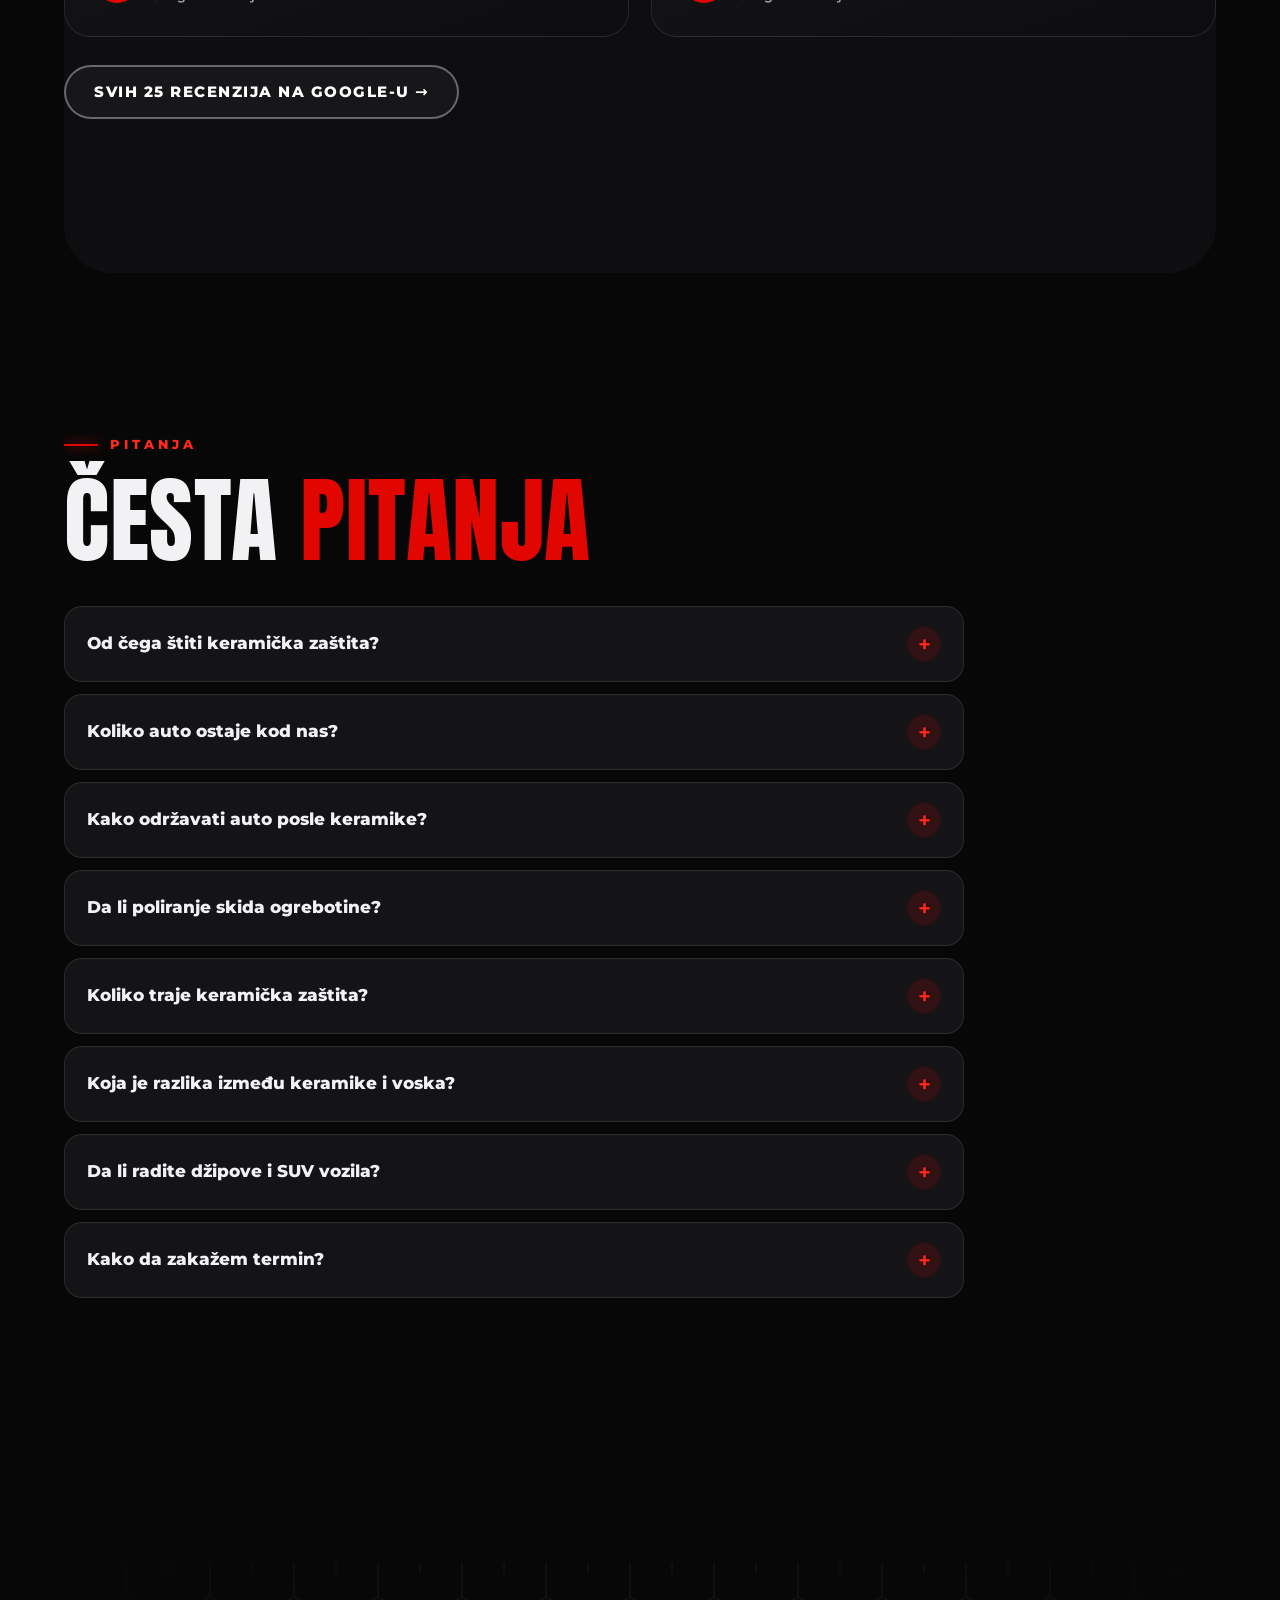
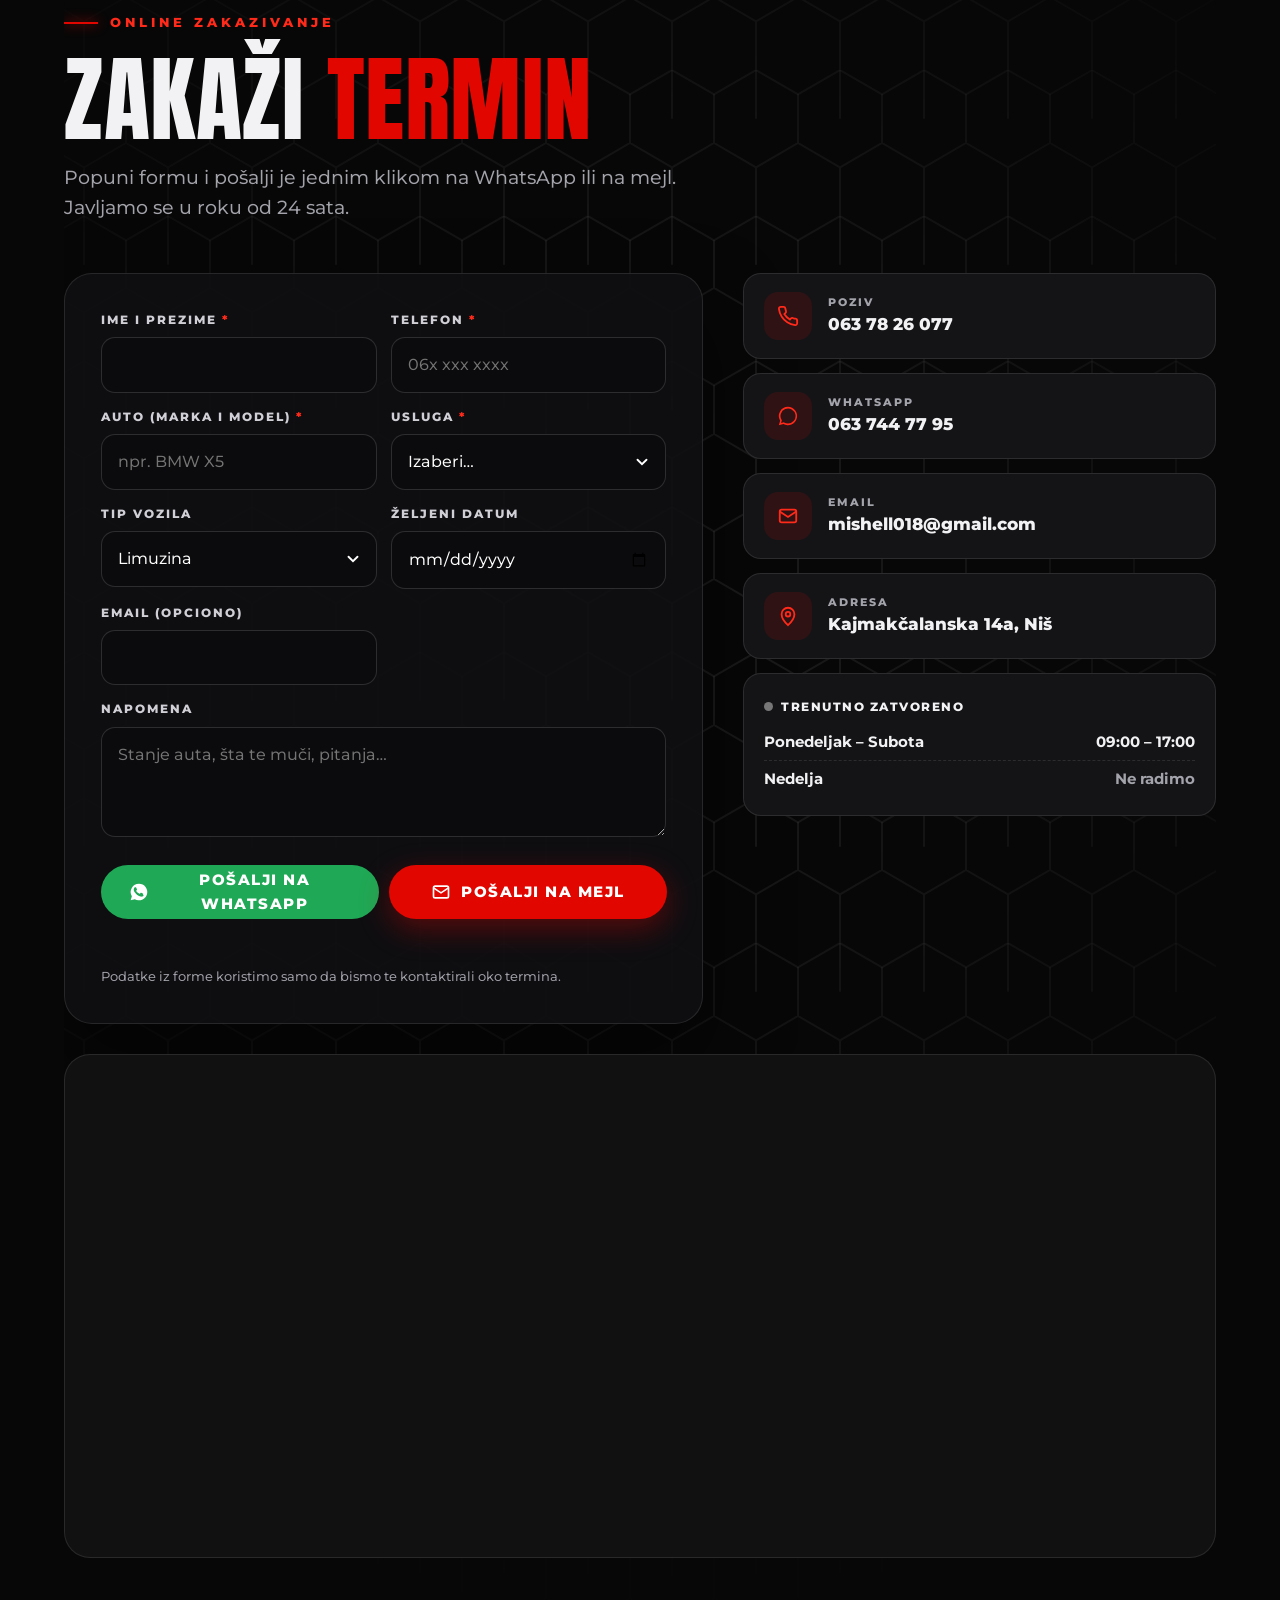
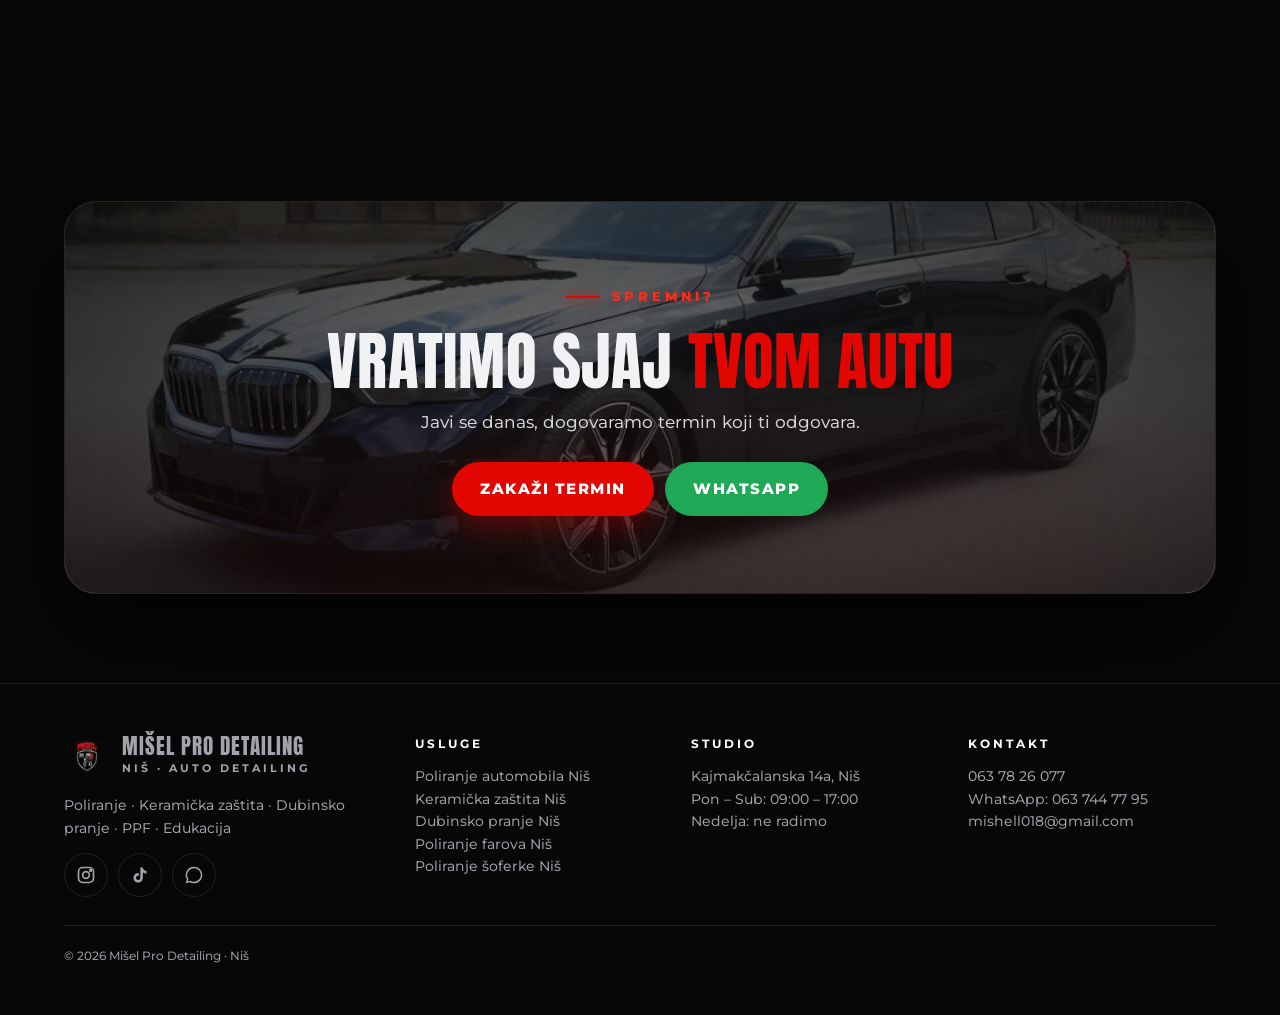
==== commit 28981f5d: "Recenzije: ocena 5.0 Co-Authored-By: Claude Opus 5.5 <noreply@anthropic.com>" ====
--- a/index.html
+++ b/index.html
@@ -299,7 +299,7 @@
       <div class="wrap">
         <span class="kicker rv">Recenzije</span>
         <h2 class="h2 display split">Šta kažu <em>klijenti</em></h2>
-        <a class="rev-badge rv" href="https://www.google.com/search?q=Mi%C5%A1el+Pro+Detailing+Ni%C5%A1" target="_blank" rel="noopener"><b>25</b><span>recenzija na Google-u</span><i>Pročitaj sve →</i></a>
+        <a class="rev-badge rv" href="https://www.google.com/search?q=Mi%C5%A1el+Pro+Detailing+Ni%C5%A1" target="_blank" rel="noopener"><b>5.0</b><em>★★★★★</em><span>25 recenzija na Google-u</span><i>Pročitaj sve →</i></a>
         <div class="revs">
           <article class="rev rv"><div class="st">★★★★★</div><p>Saradnja vrhunska sa Mišelom. Precizan, tačan, odradio posao do detalja. Od prljavog auta napravio kao nov, uz savete kako da ga održavam. Veliki respekt i preporuke za majstora!</p>
             <div class="who"><span class="av">L</span><div><b>Lazar Čolović</b><small>Google recenzija</small></div></div></article>
--- a/css/style.css
+++ b/css/style.css
@@ -372,7 +372,9 @@
 .rev-badge { display: inline-flex; align-items: center; gap: 14px; margin-top: 26px; padding: 12px 22px 12px 14px; border-radius: 999px; background: var(--card); border: 1px solid var(--line); transition: border-color .3s; }
 .rev-badge:hover { border-color: rgba(225,6,0,0.6); }
 .rev-badge b { font-family: "Anton"; font-weight: 400; font-size: 30px; line-height: 1; background: var(--red); padding: 8px 14px 6px; border-radius: 999px; }
+.rev-badge em { font-style: normal; color: #ffc93c; letter-spacing: 2px; font-size: 16px; }
 .rev-badge span { font-weight: 800; font-size: 15px; }
+@media (max-width: 400px) { .rev-badge em { display: none; } }
 .rev-badge i { font-style: normal; font-size: 12px; font-weight: 800; letter-spacing: 2px; text-transform: uppercase; color: var(--red2); }
 @media (max-width: 480px) { .rev-badge i { display: none; } }
 .rev-cta { display: flex; flex-wrap: wrap; gap: 12px; margin-top: 28px; }
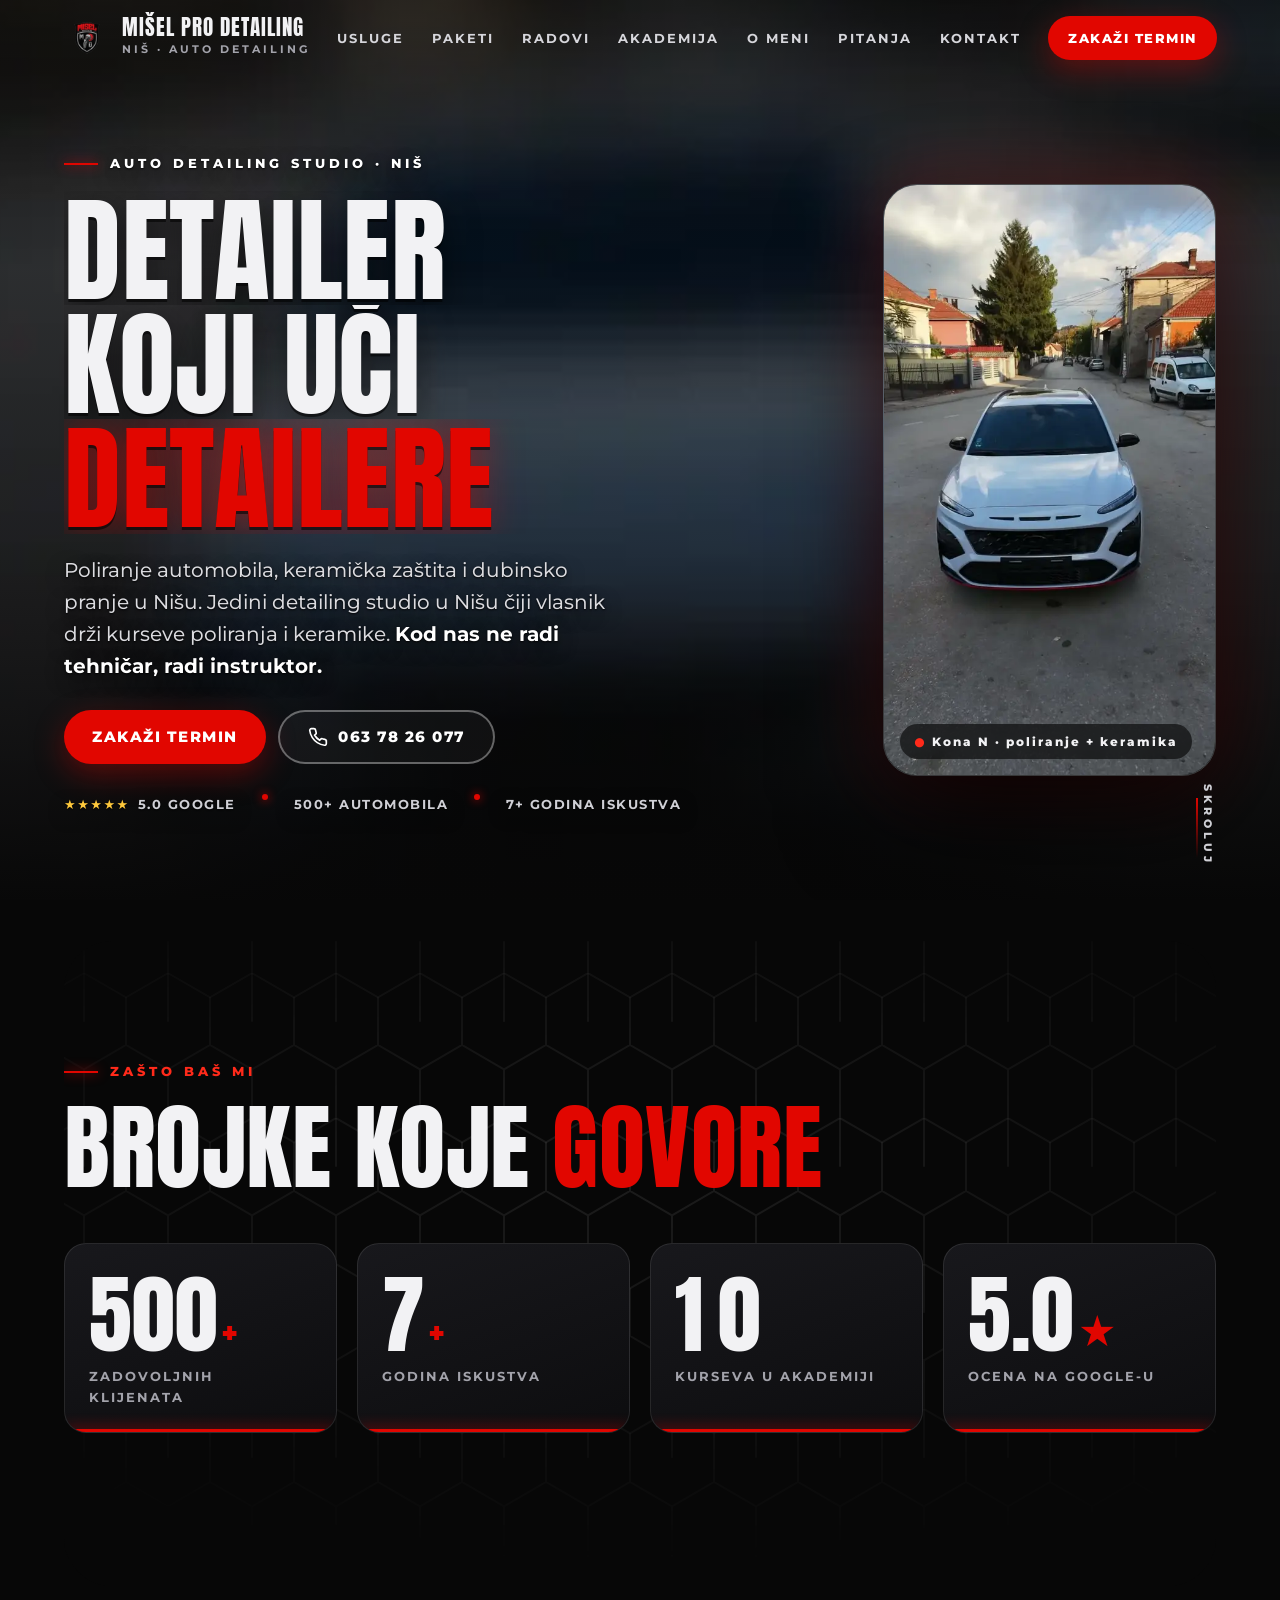
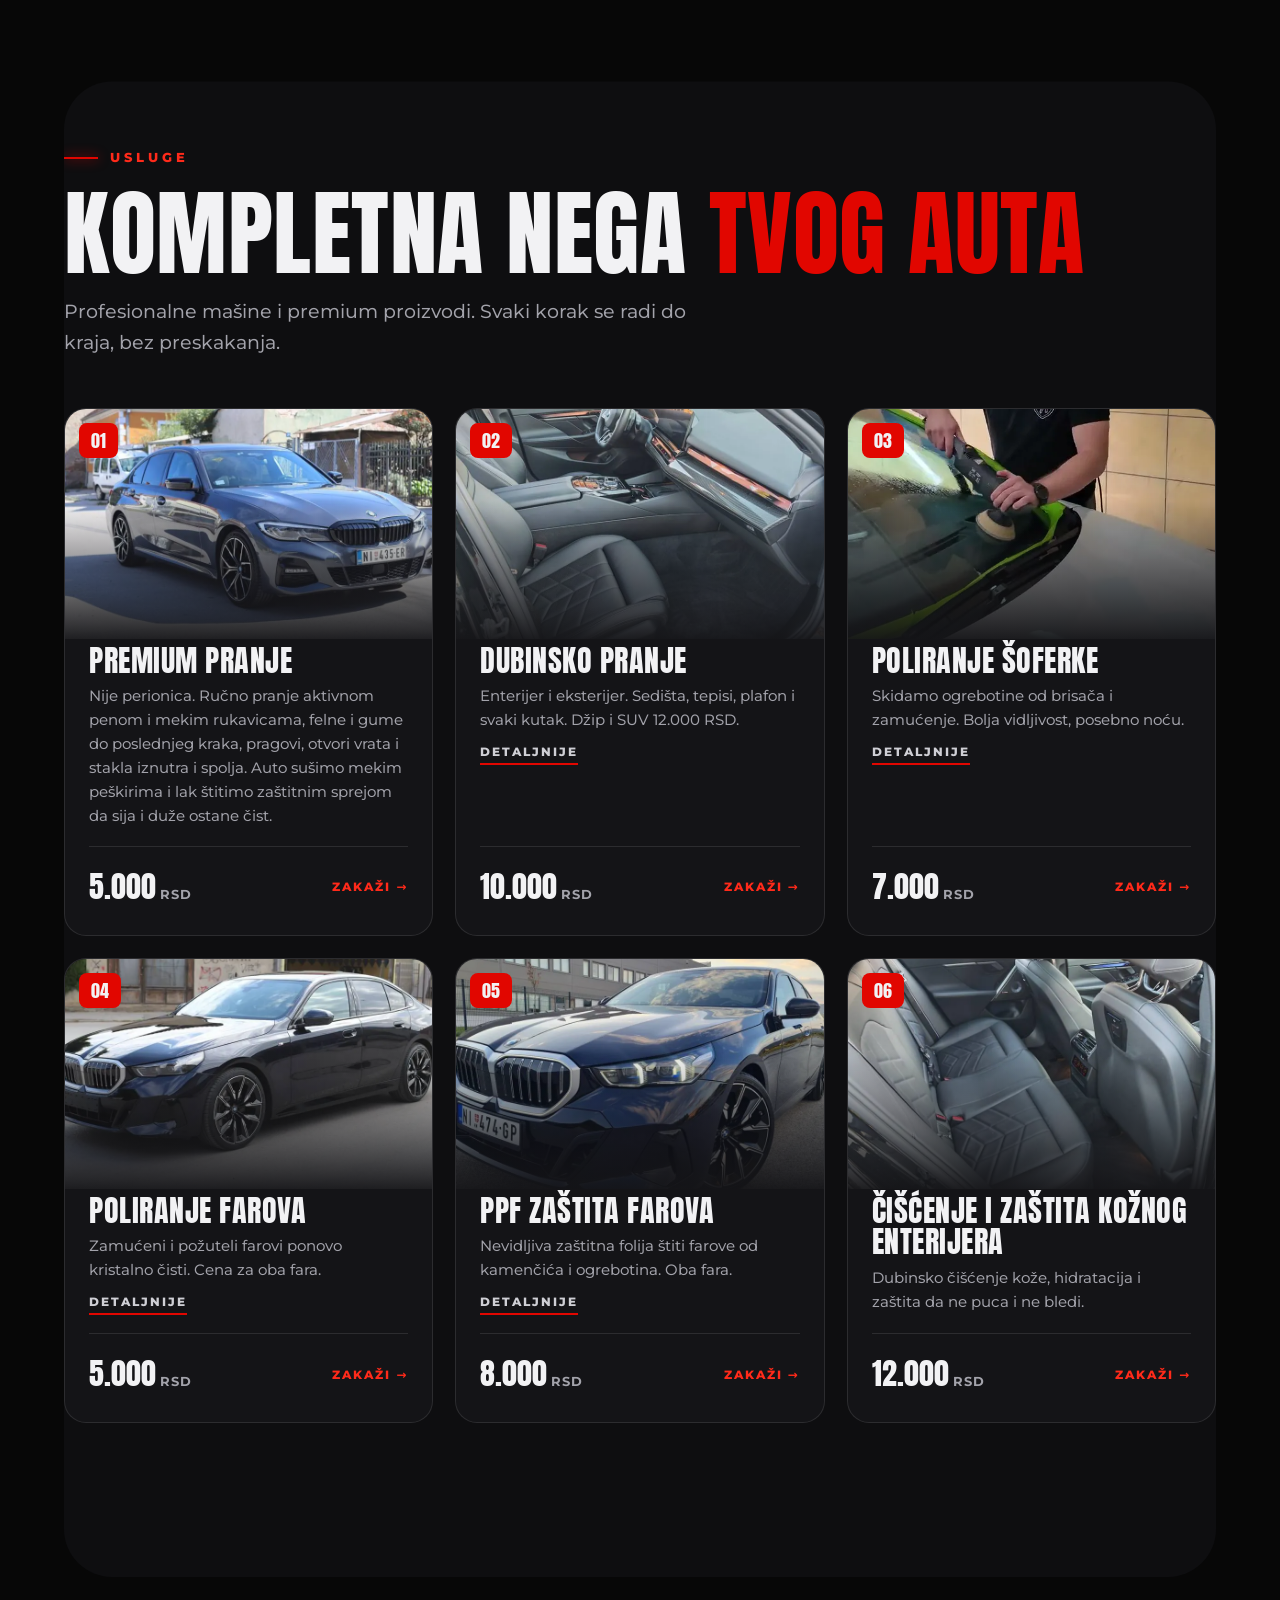
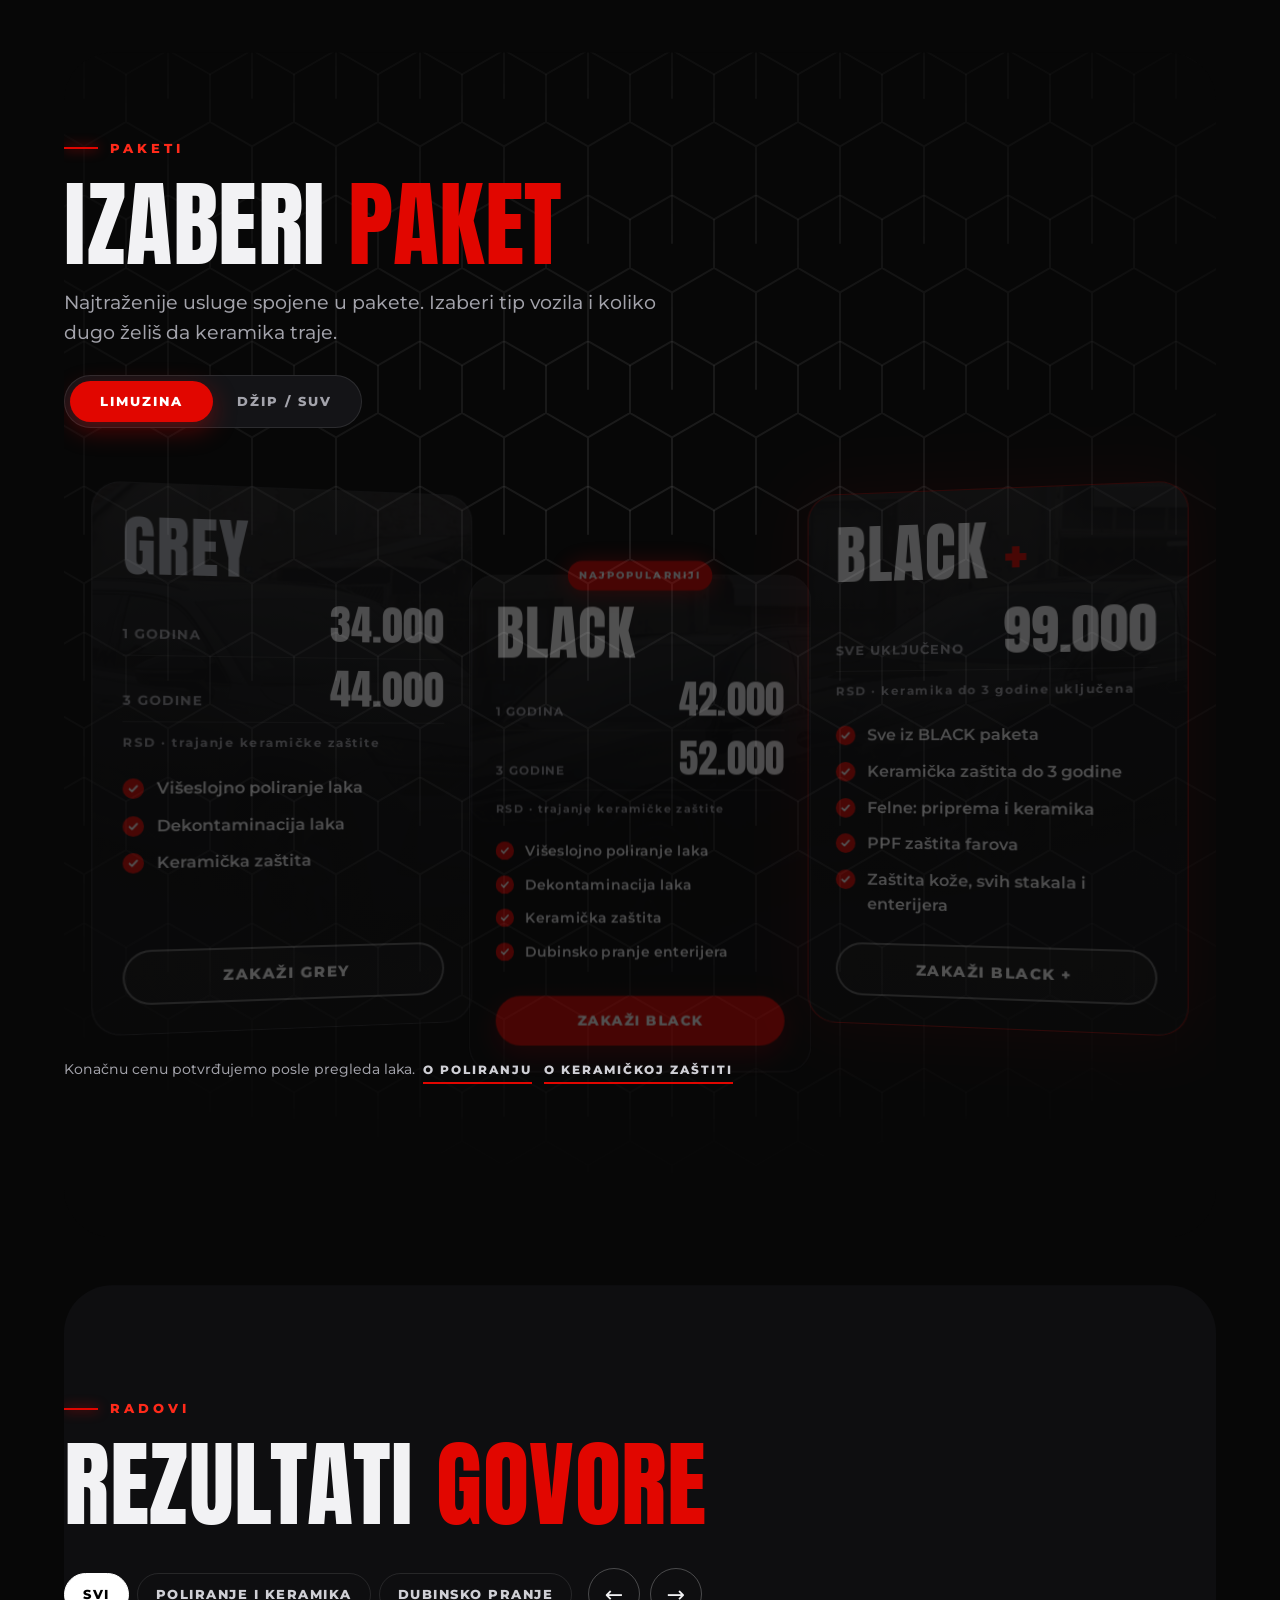
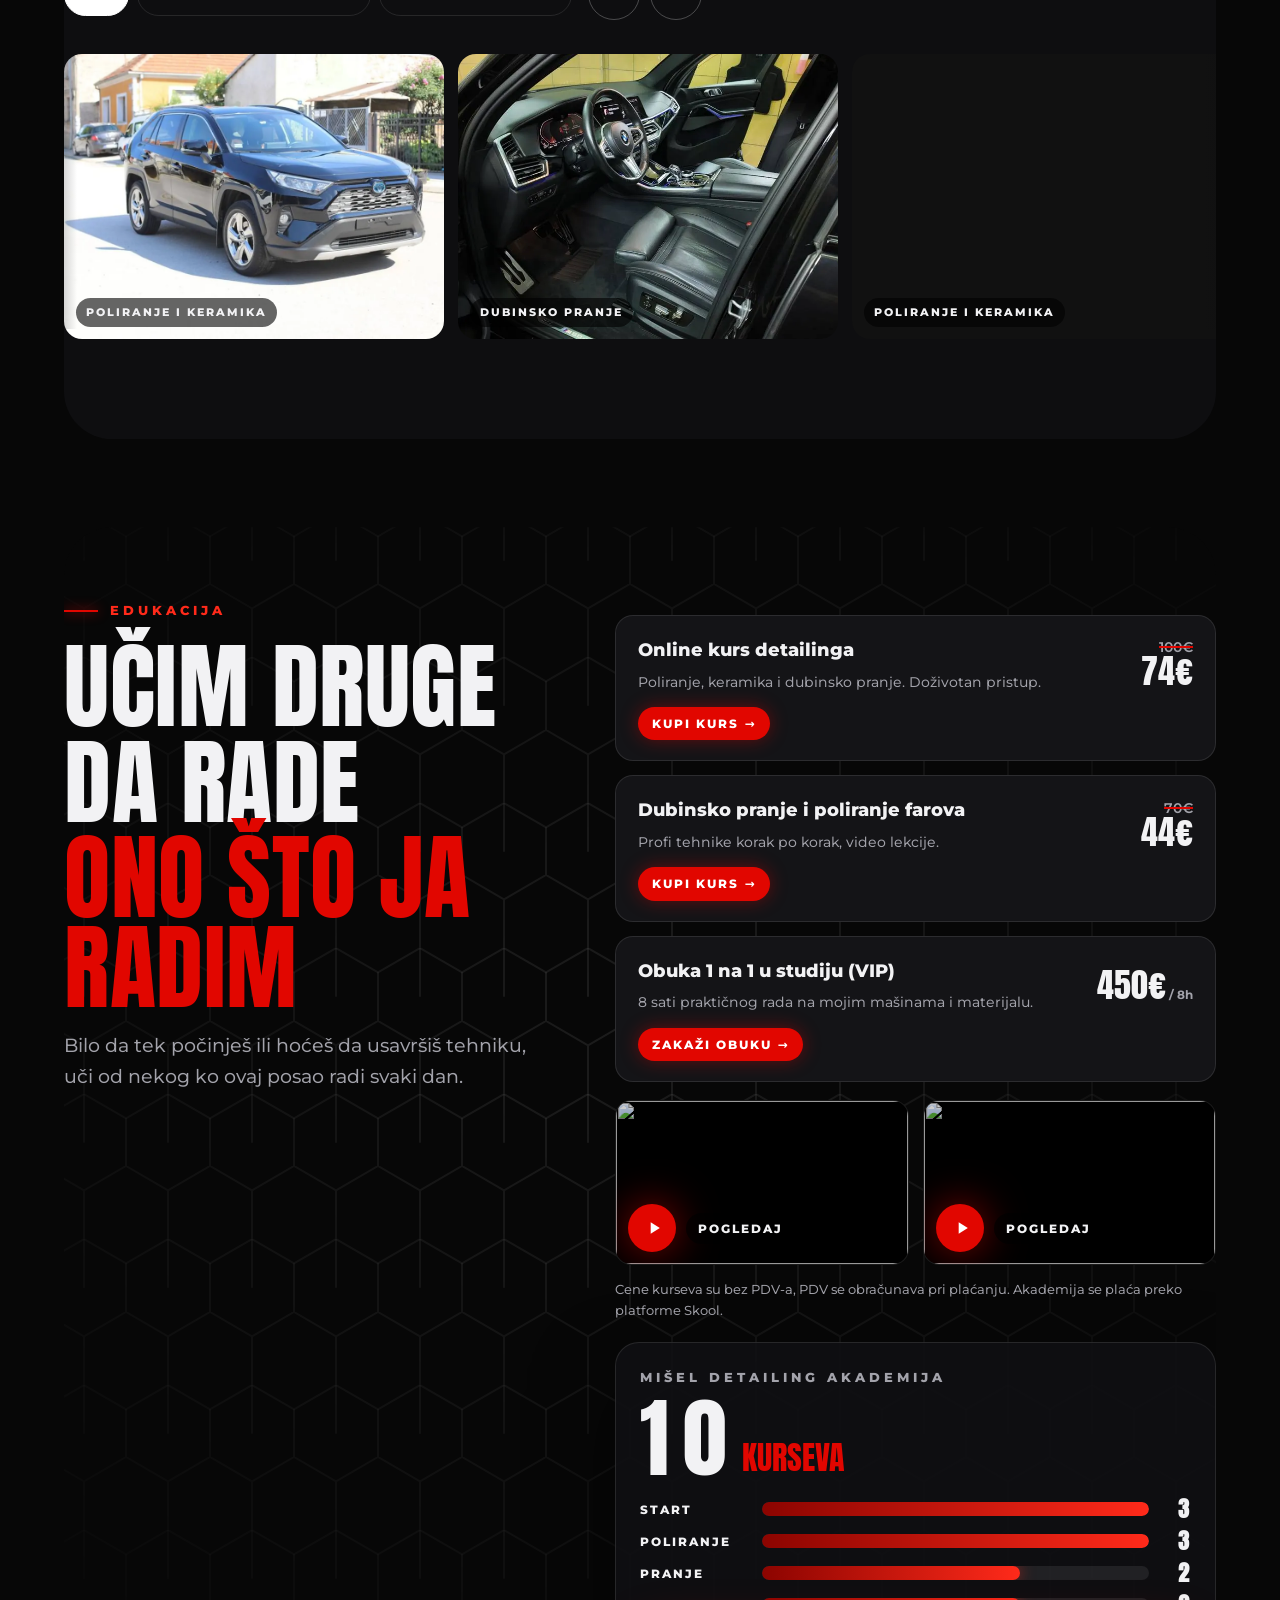
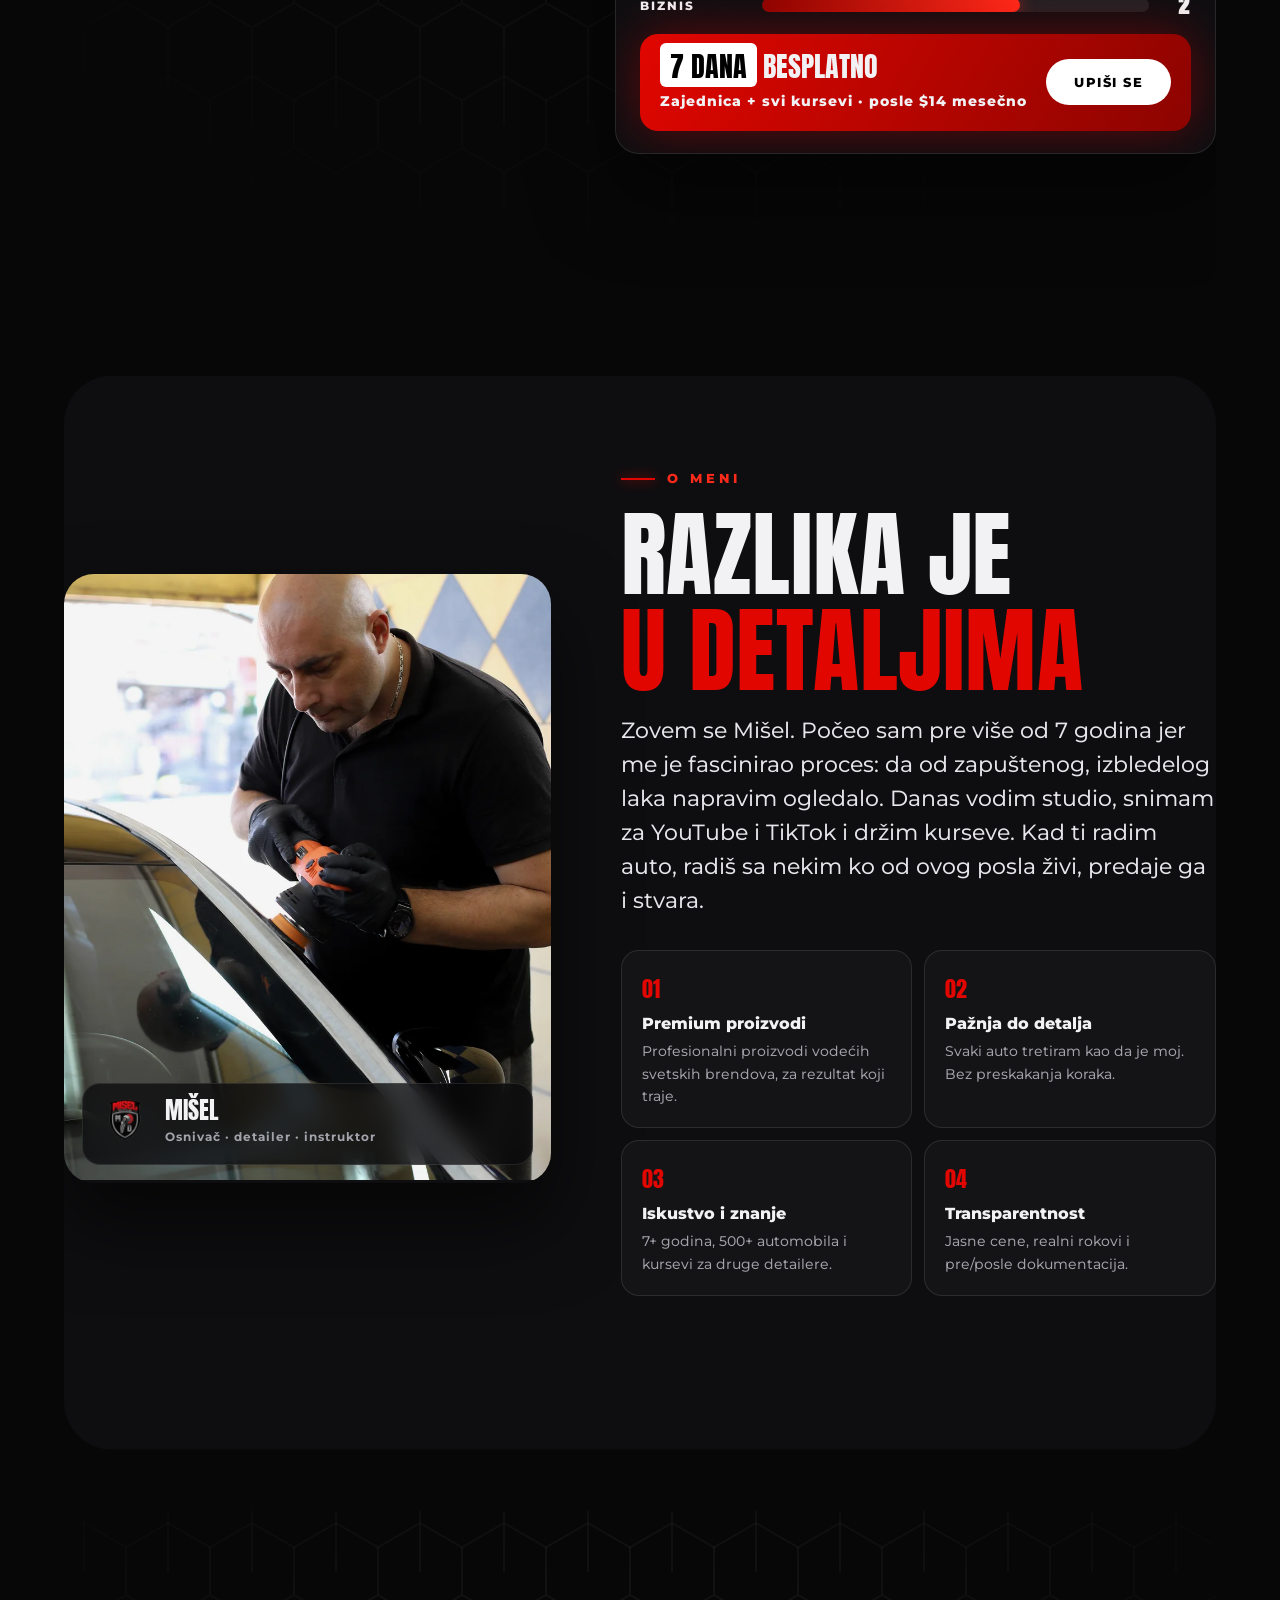
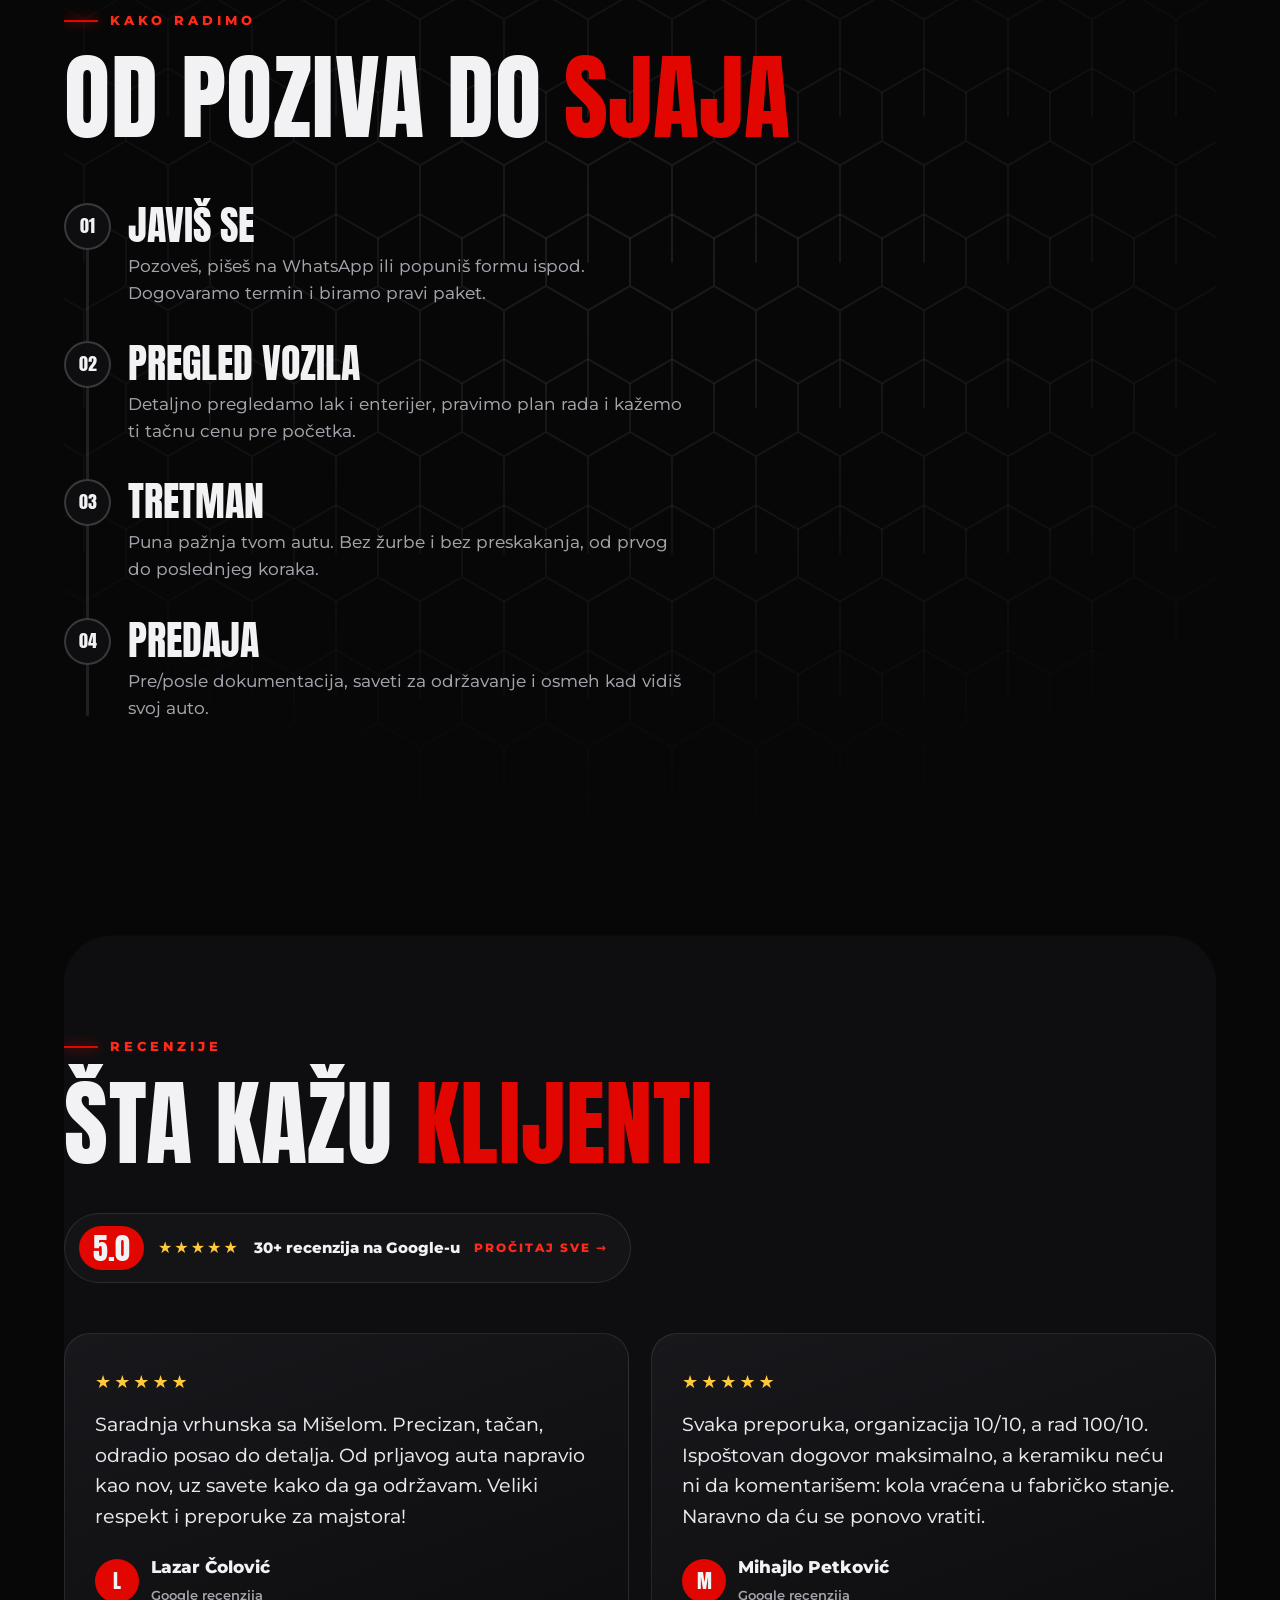
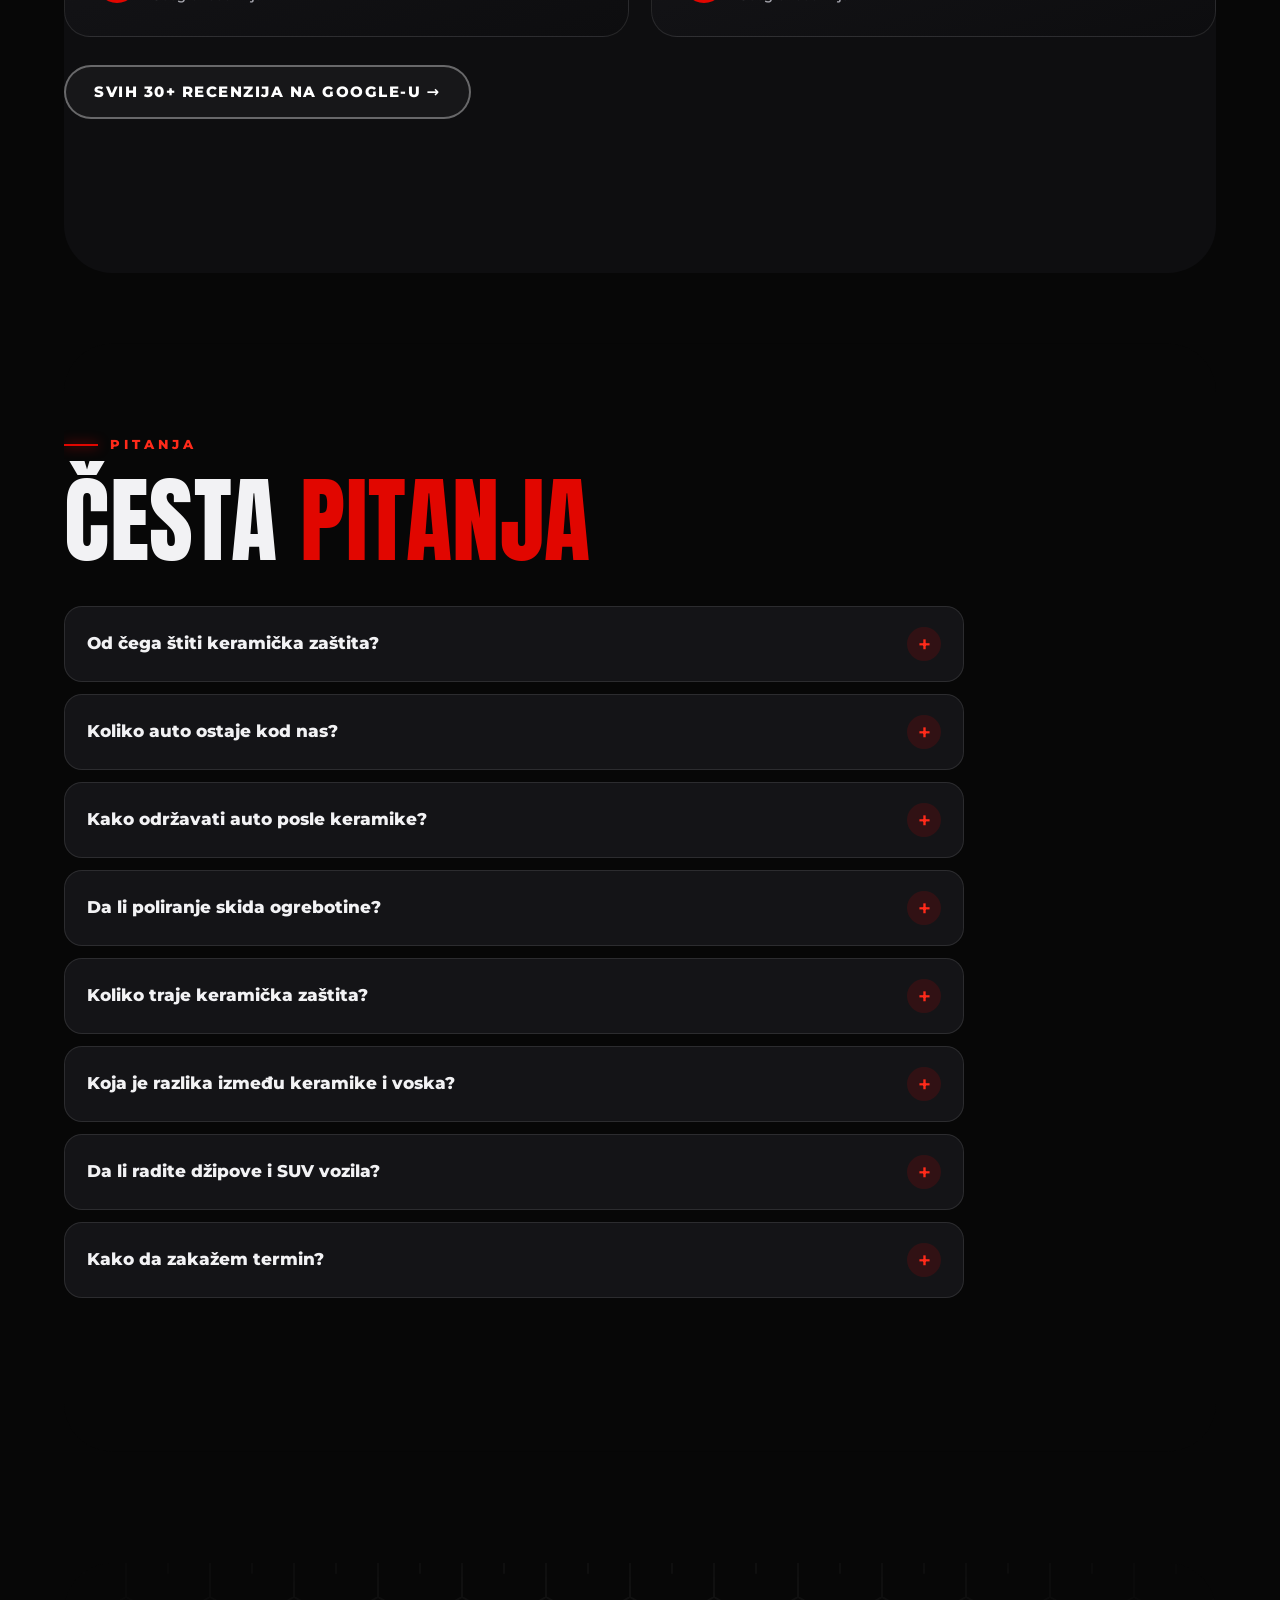
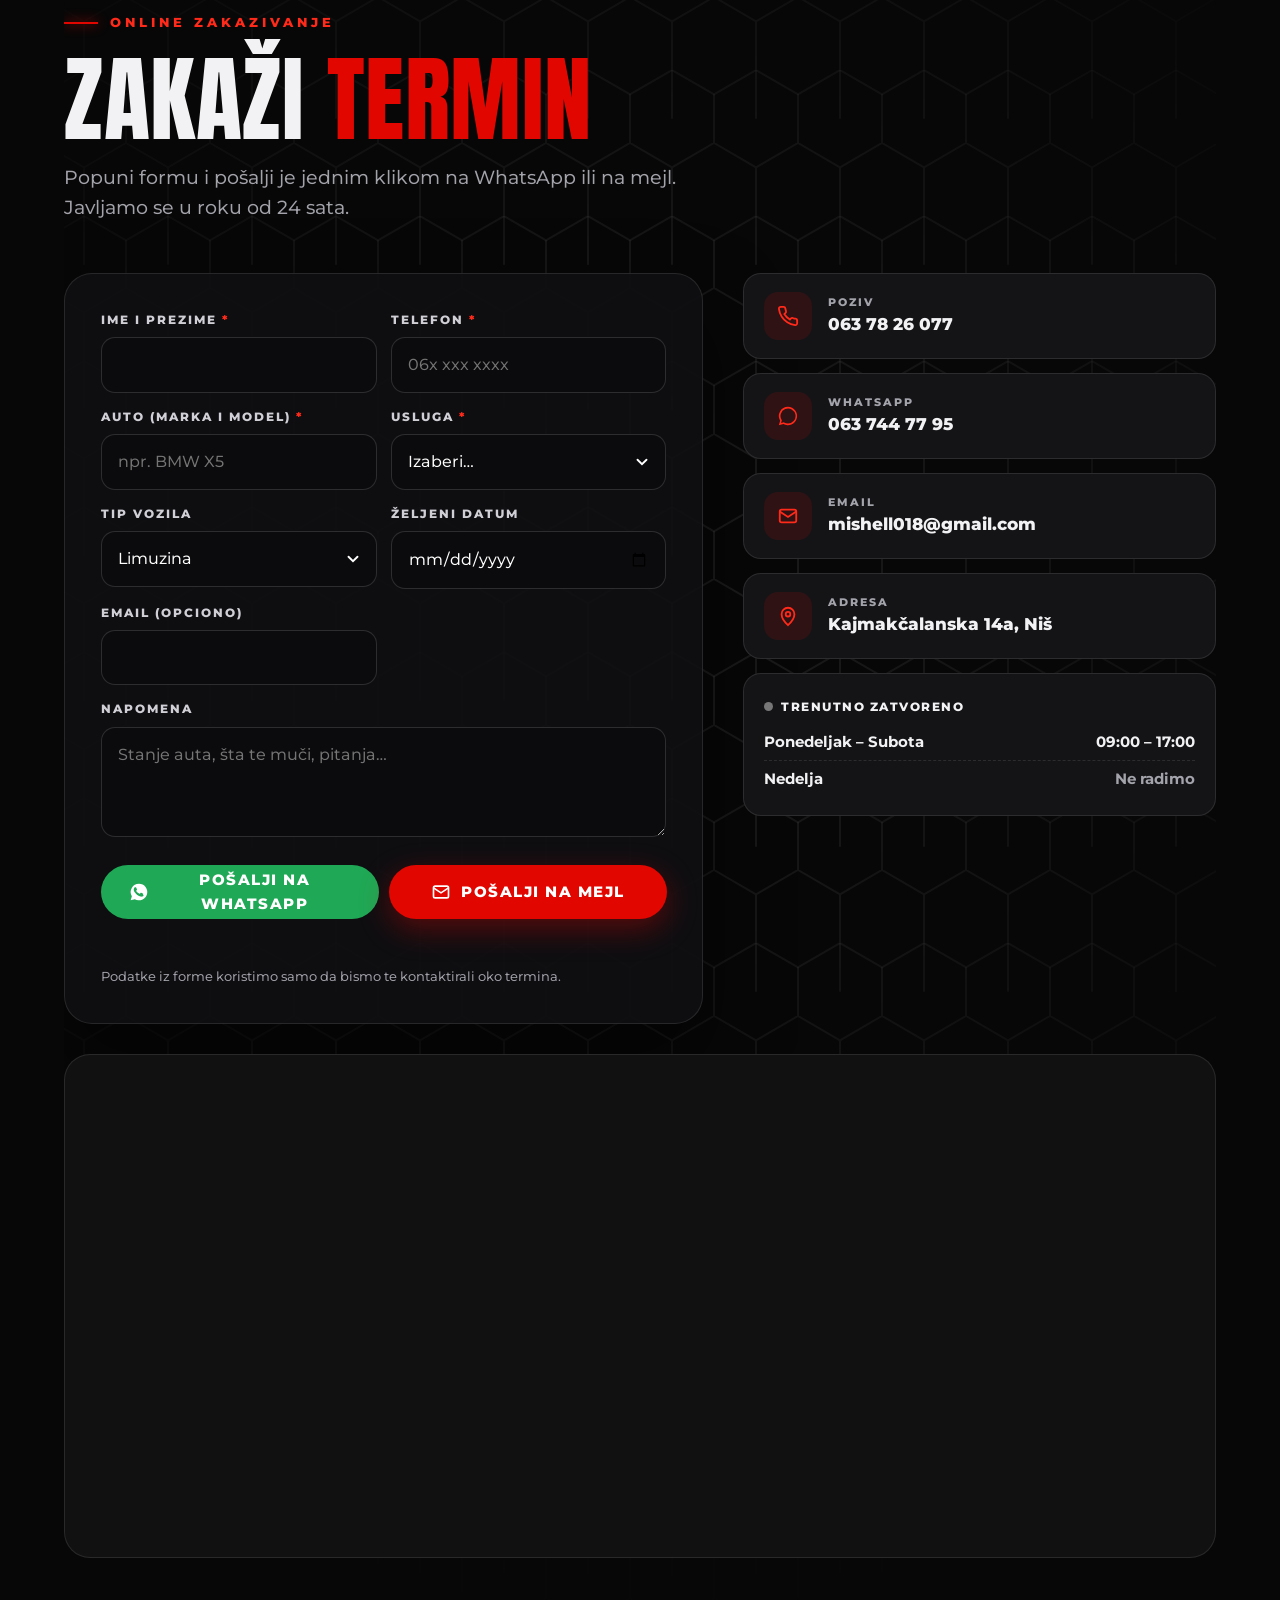
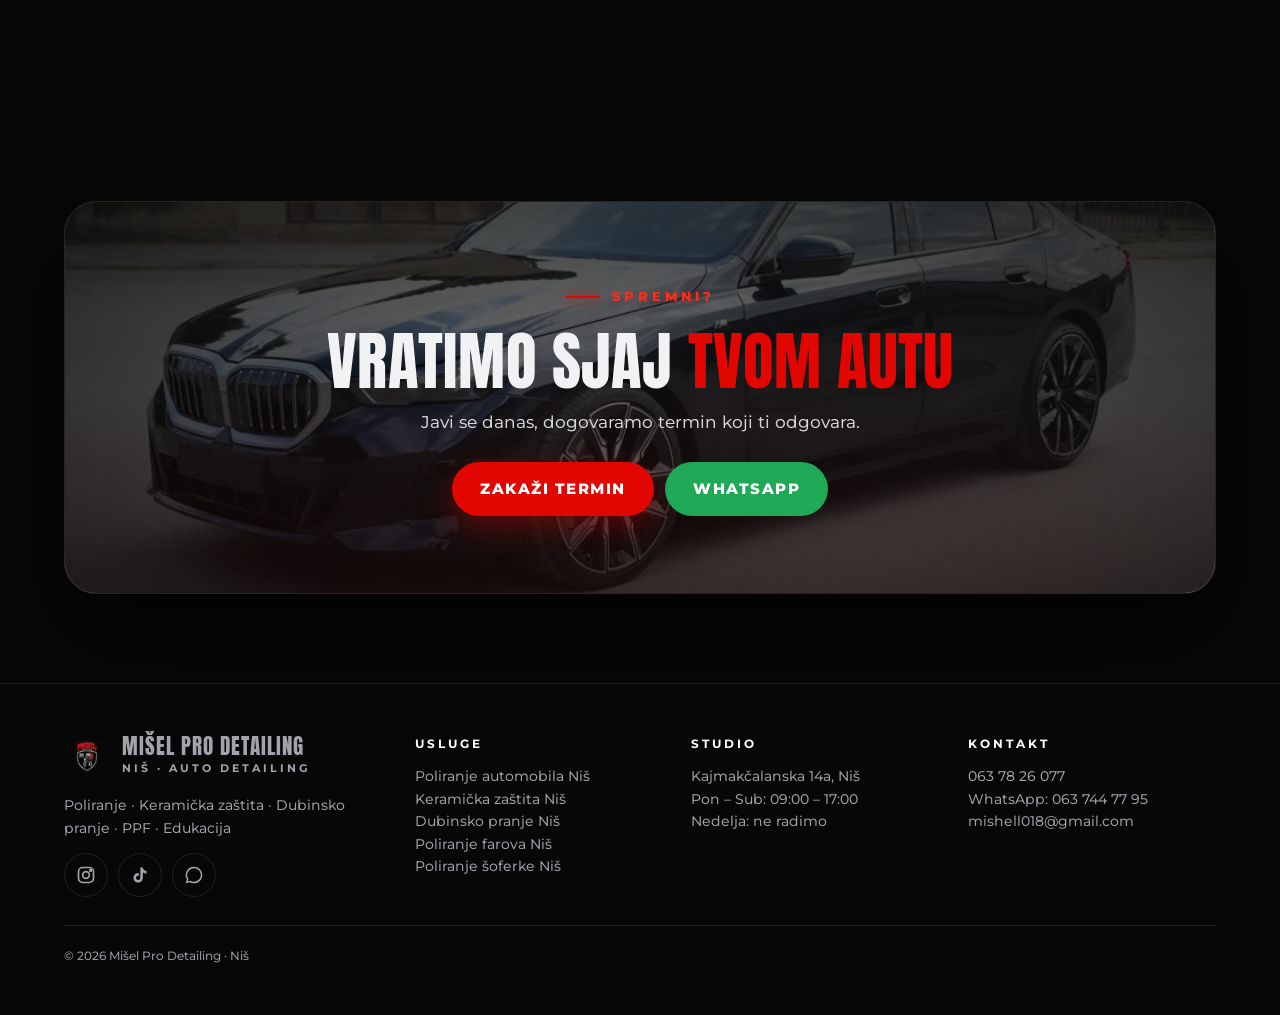
==== commit 9df0efaf: "Recenzije: 30+ Co-Authored-By: Claude Opus 5.5 <noreply@anthropic.com>" ====
--- a/index.html
+++ b/index.html
@@ -299,7 +299,7 @@
       <div class="wrap">
         <span class="kicker rv">Recenzije</span>
         <h2 class="h2 display split">Šta kažu <em>klijenti</em></h2>
-        <a class="rev-badge rv" href="https://www.google.com/search?q=Mi%C5%A1el+Pro+Detailing+Ni%C5%A1" target="_blank" rel="noopener"><b>5.0</b><em>★★★★★</em><span>25 recenzija na Google-u</span><i>Pročitaj sve →</i></a>
+        <a class="rev-badge rv" href="https://www.google.com/search?q=Mi%C5%A1el+Pro+Detailing+Ni%C5%A1" target="_blank" rel="noopener"><b>5.0</b><em>★★★★★</em><span>30+ recenzija na Google-u</span><i>Pročitaj sve →</i></a>
         <div class="revs">
           <article class="rev rv"><div class="st">★★★★★</div><p>Saradnja vrhunska sa Mišelom. Precizan, tačan, odradio posao do detalja. Od prljavog auta napravio kao nov, uz savete kako da ga održavam. Veliki respekt i preporuke za majstora!</p>
             <div class="who"><span class="av">L</span><div><b>Lazar Čolović</b><small>Google recenzija</small></div></div></article>
@@ -307,7 +307,7 @@
             <div class="who"><span class="av">M</span><div><b>Mihajlo Petković</b><small>Google recenzija</small></div></div></article>
         </div>
         <div class="rev-cta rv">
-          <a class="btn btn-ghost" href="https://www.google.com/search?q=Mi%C5%A1el+Pro+Detailing+Ni%C5%A1" target="_blank" rel="noopener">Svih 25 recenzija na Google-u →</a>
+          <a class="btn btn-ghost" href="https://www.google.com/search?q=Mi%C5%A1el+Pro+Detailing+Ni%C5%A1" target="_blank" rel="noopener">Svih 30+ recenzija na Google-u →</a>
         </div>
       </div>
     </section>
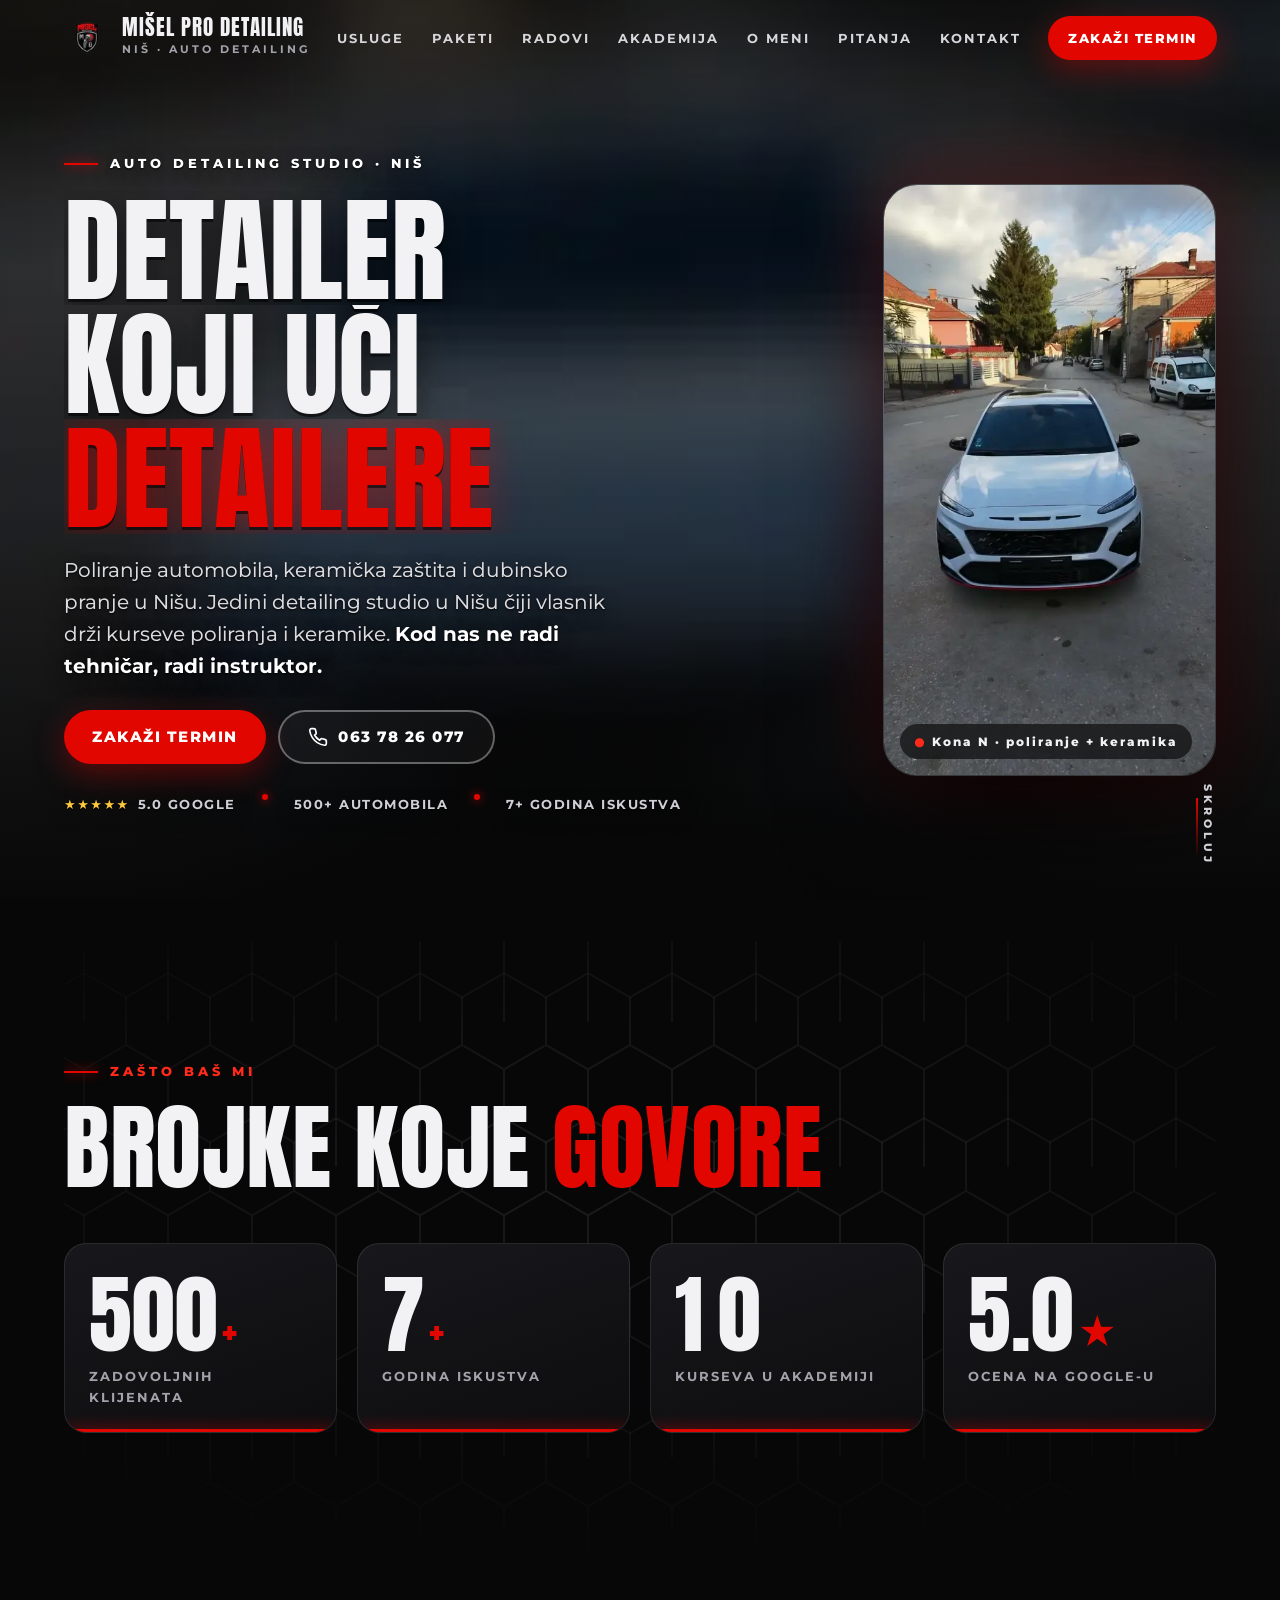
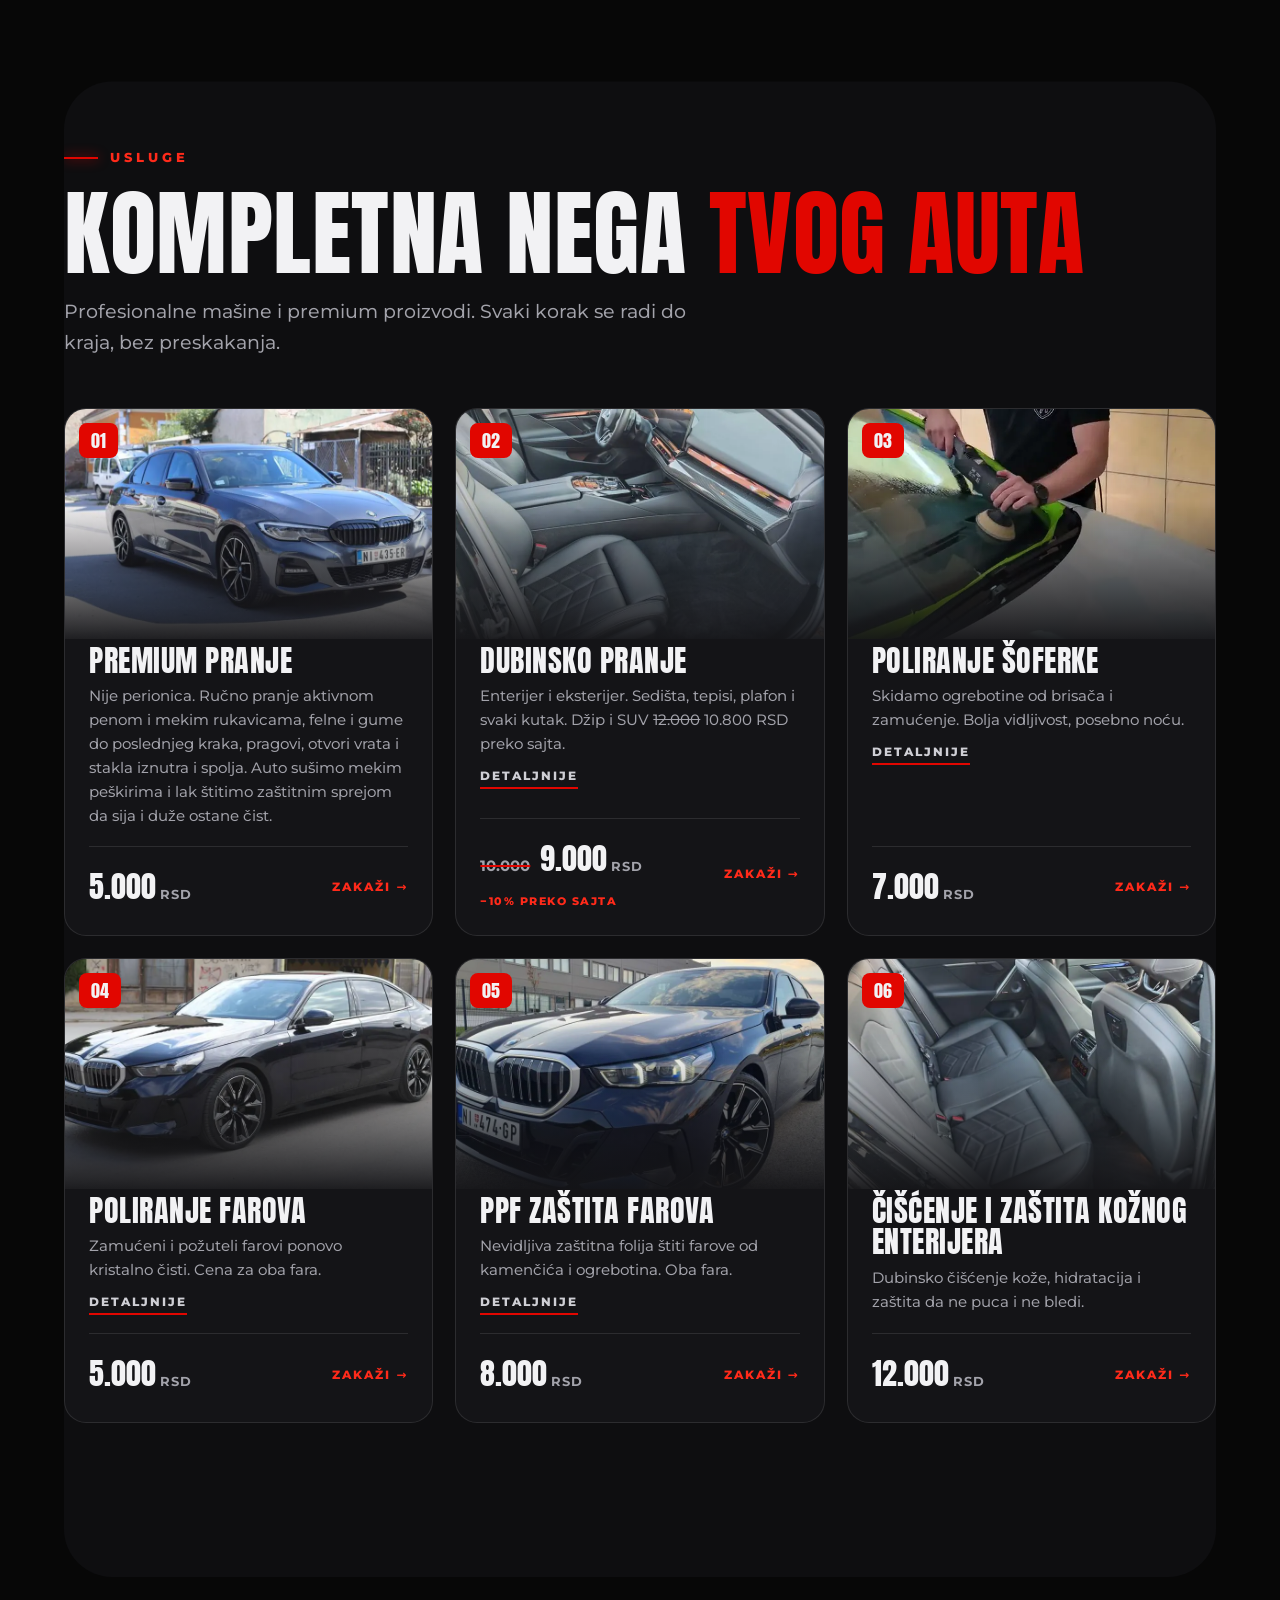
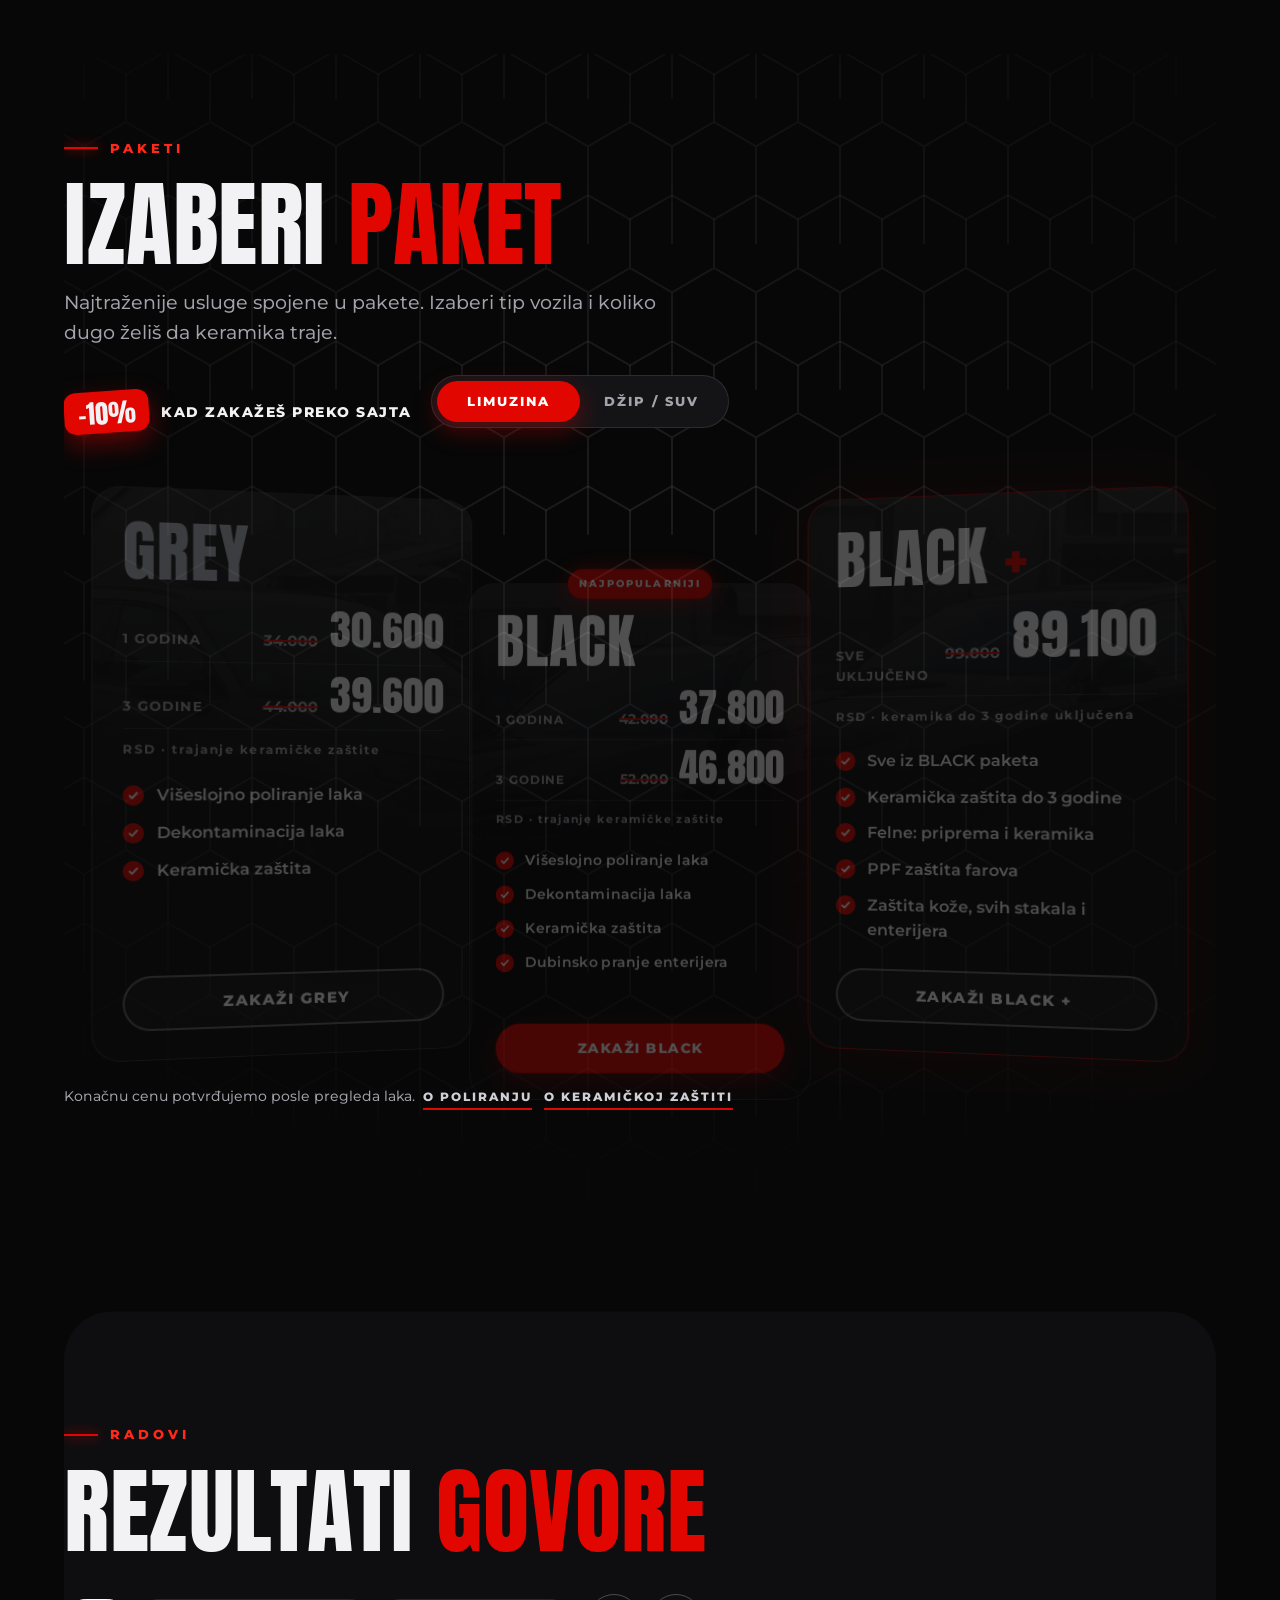
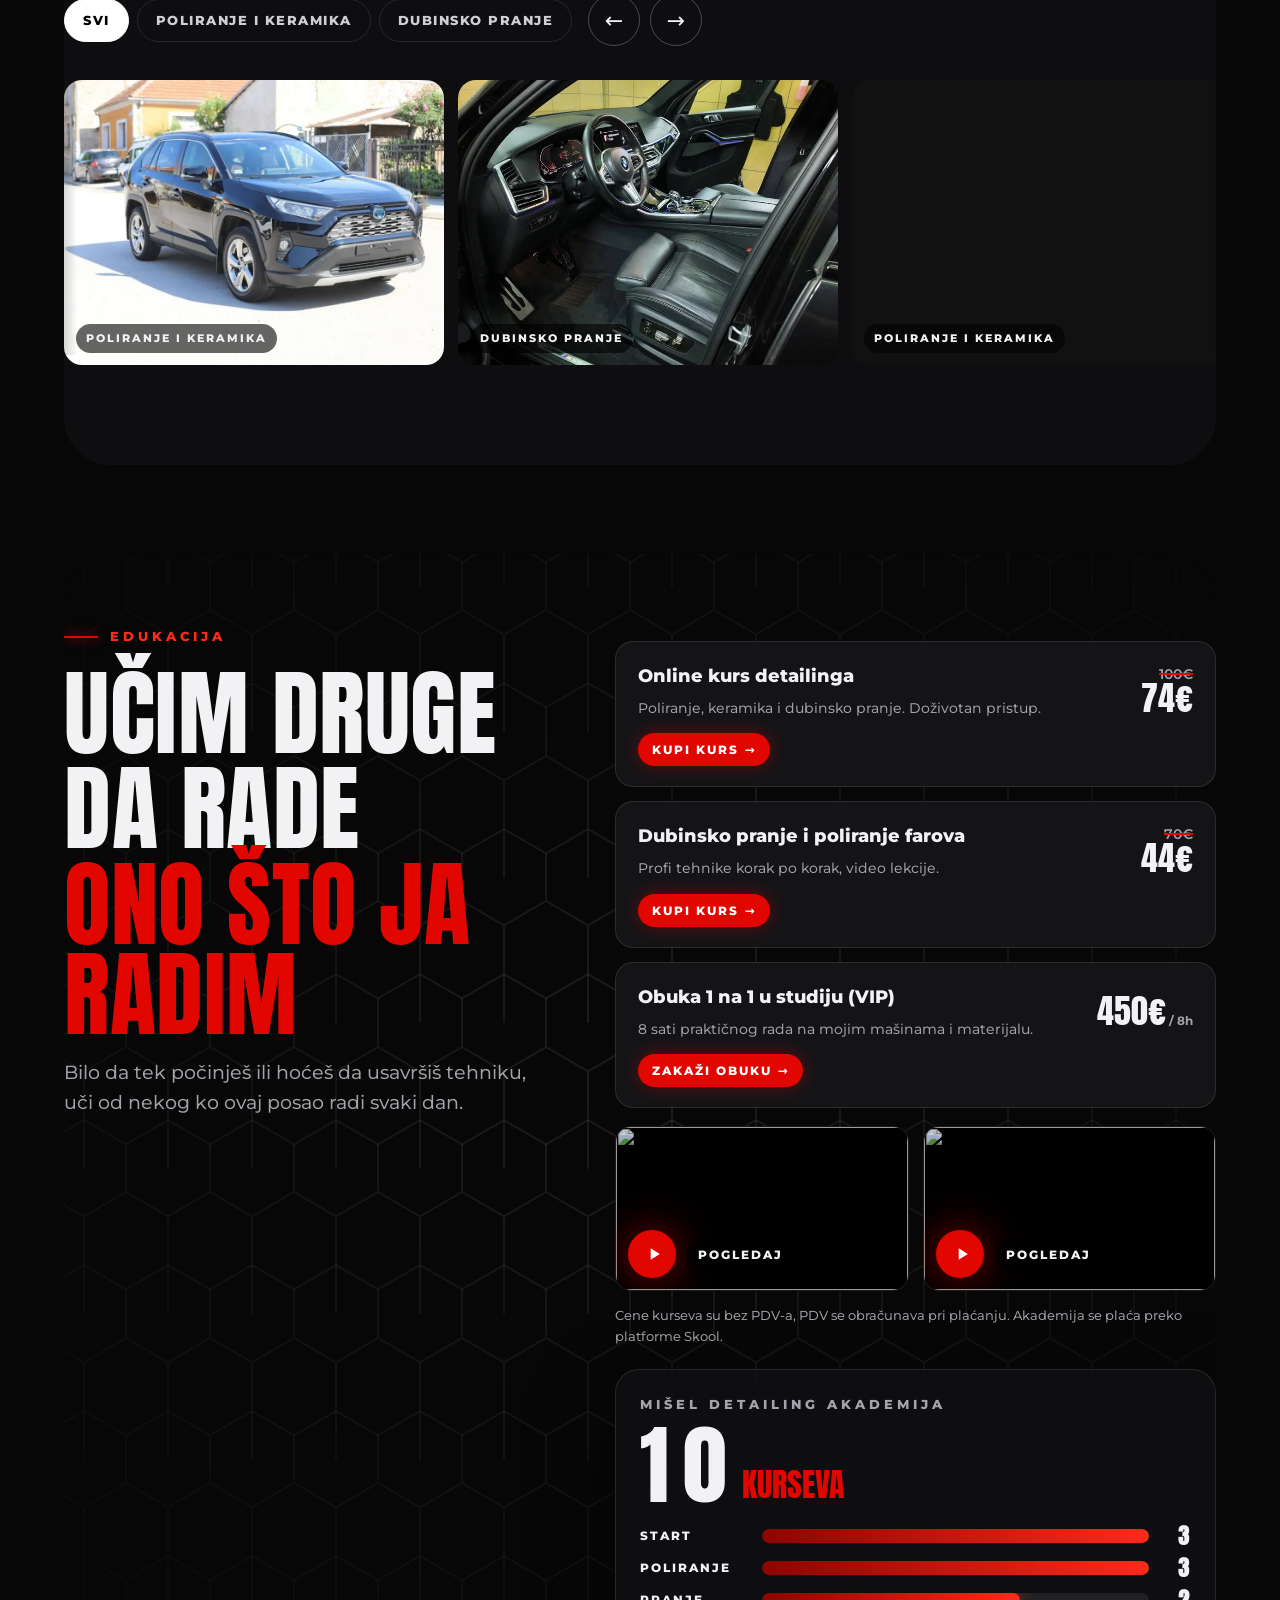
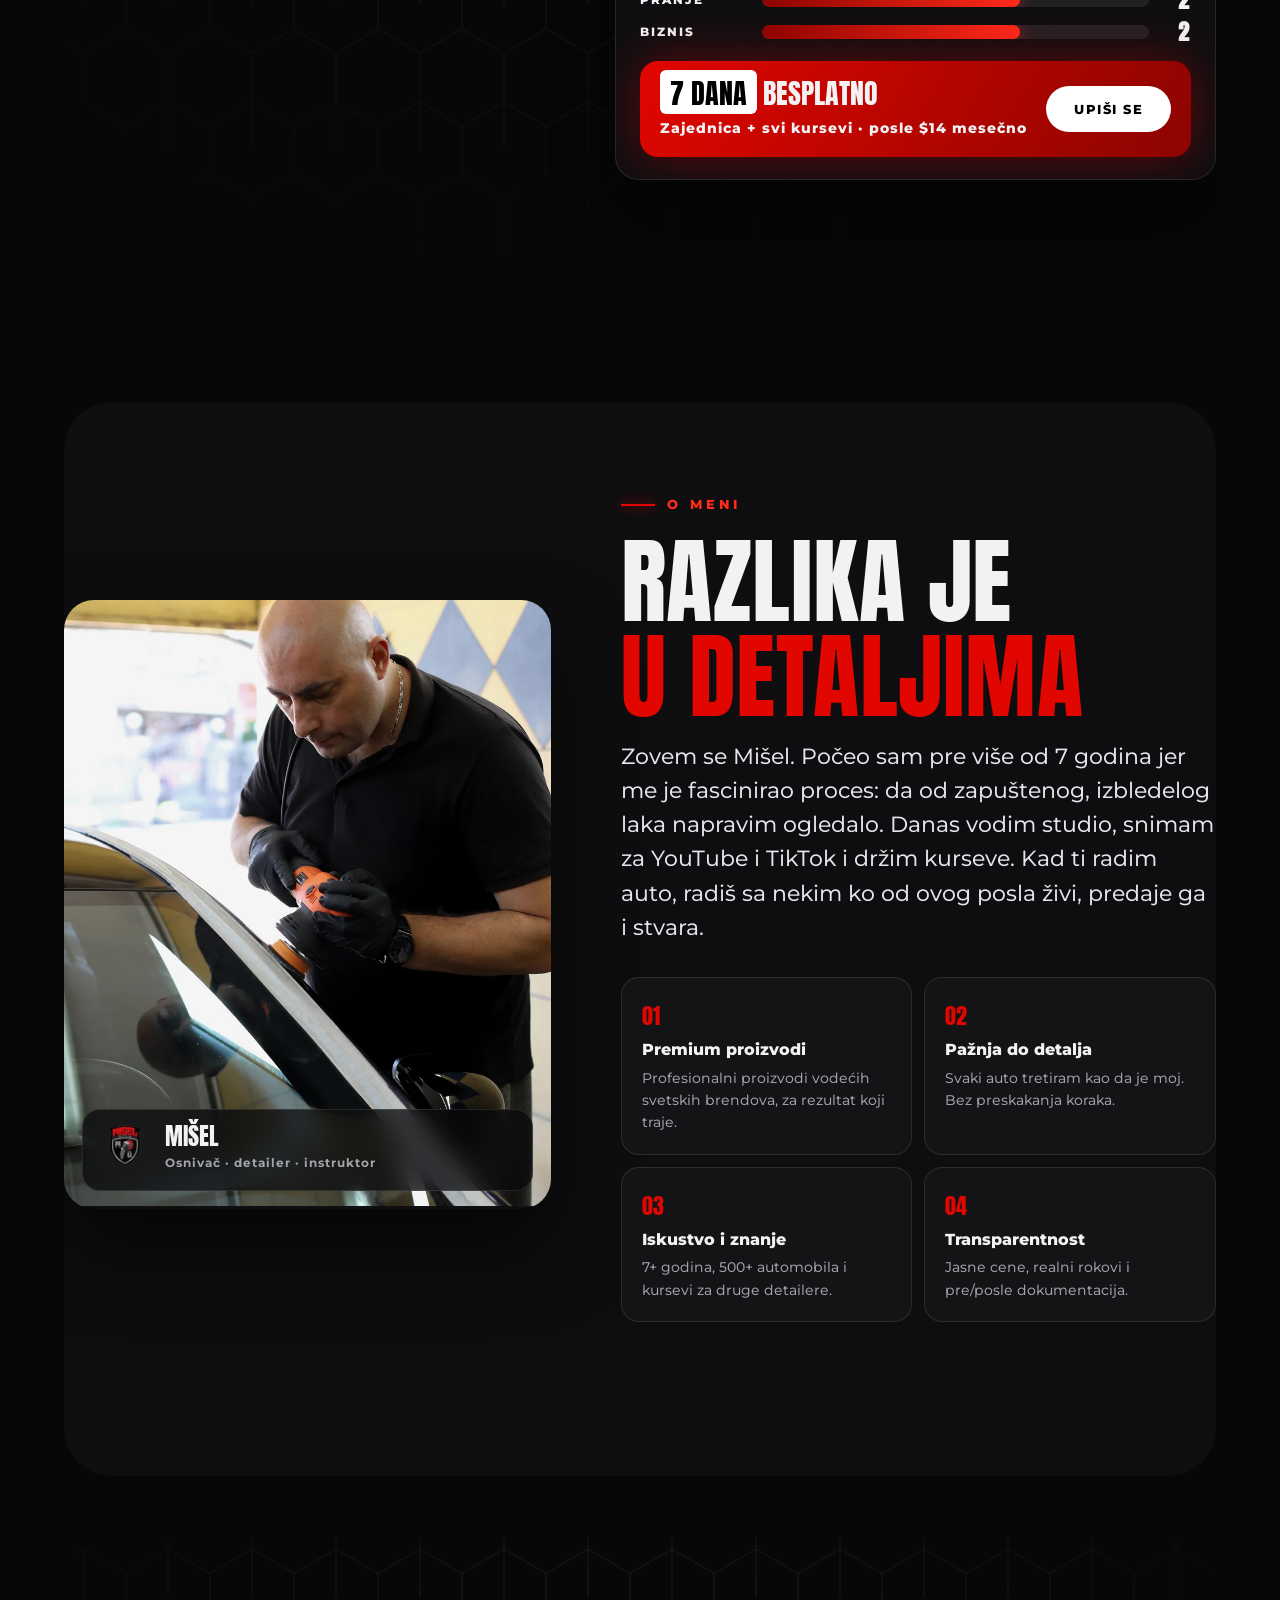
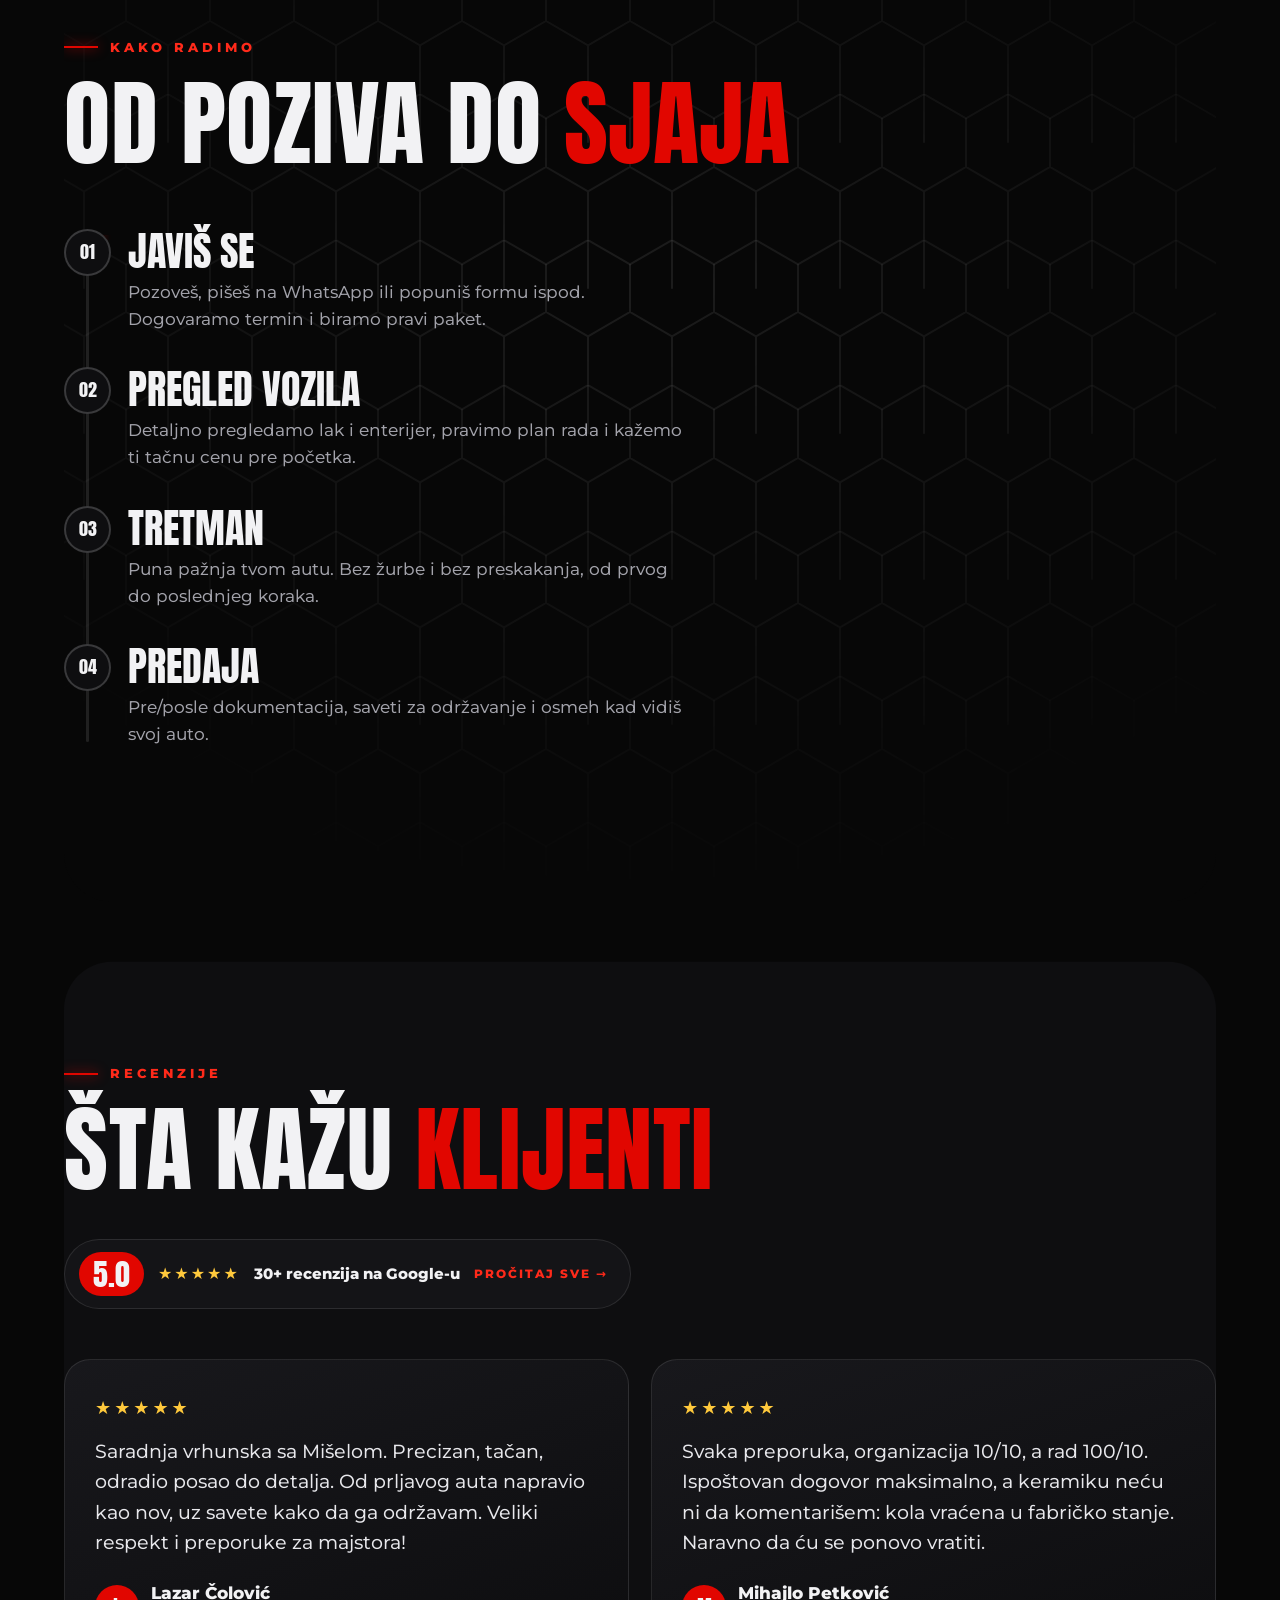
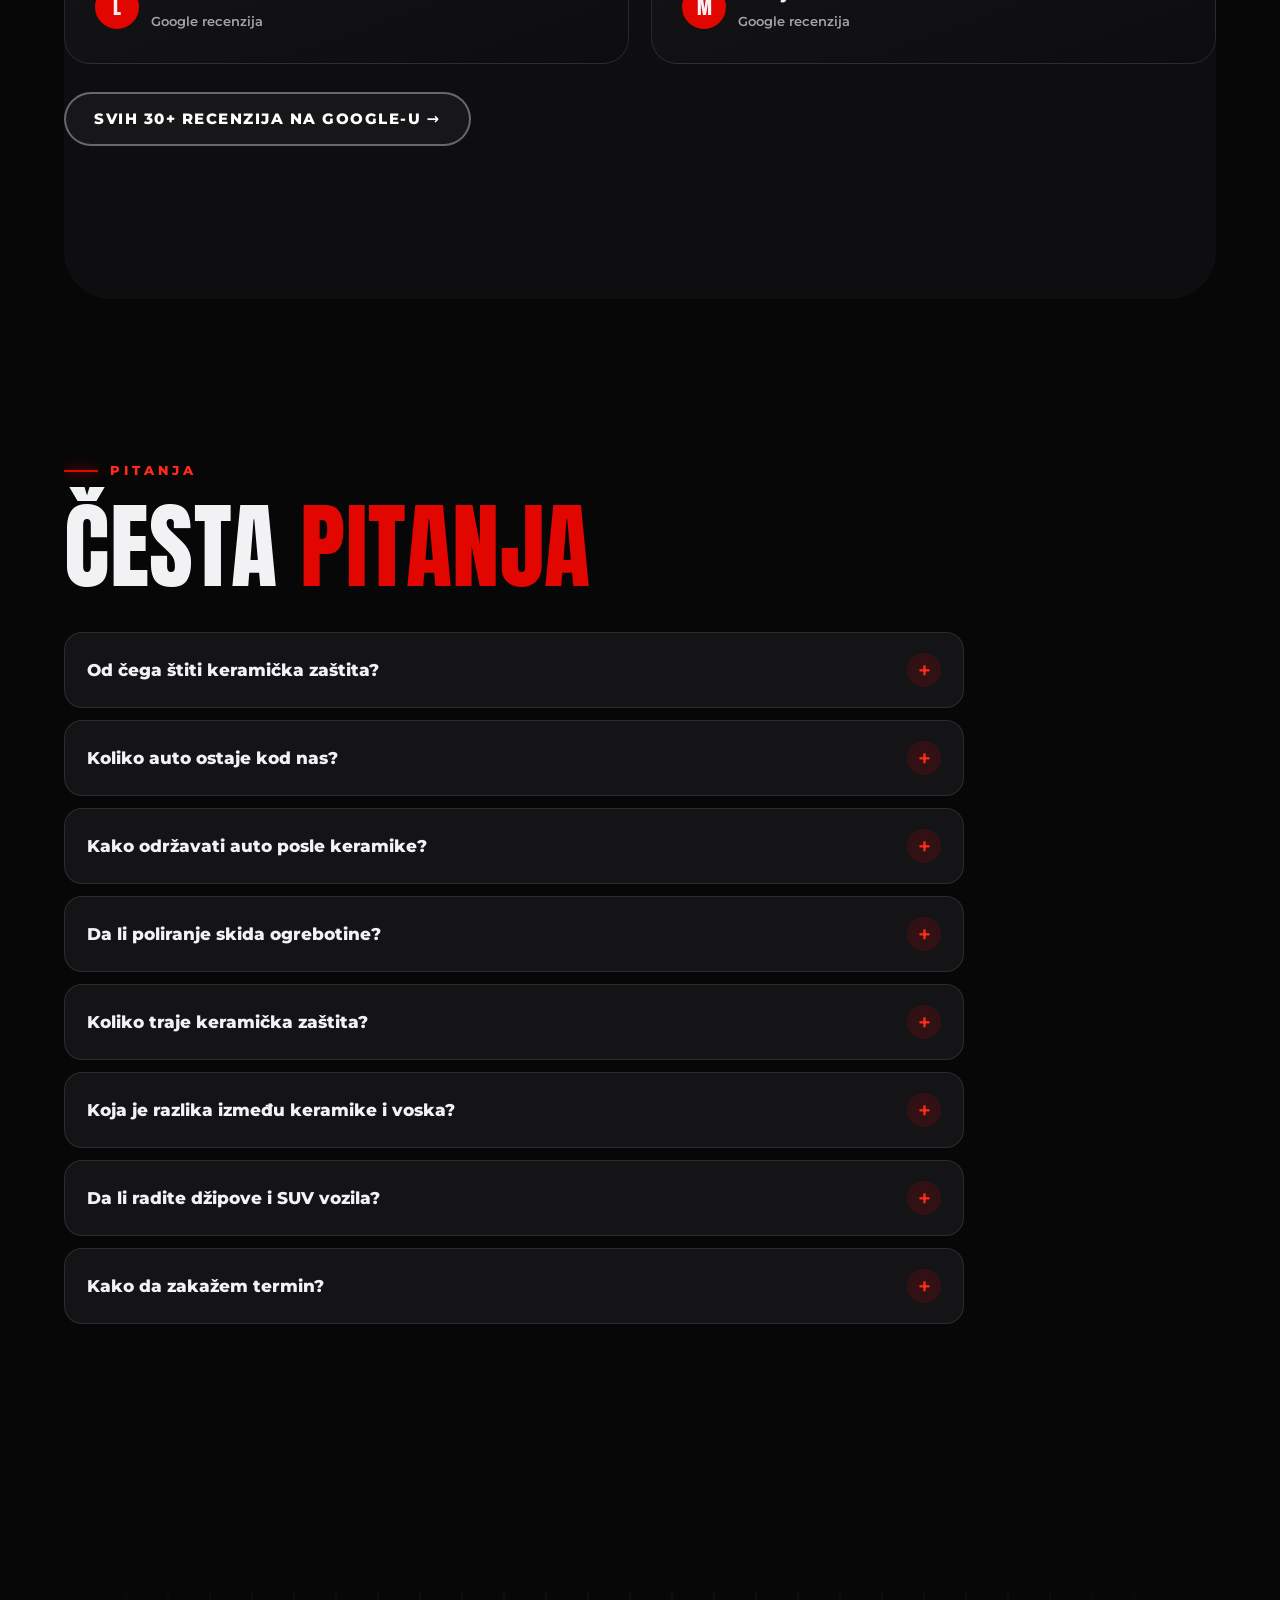
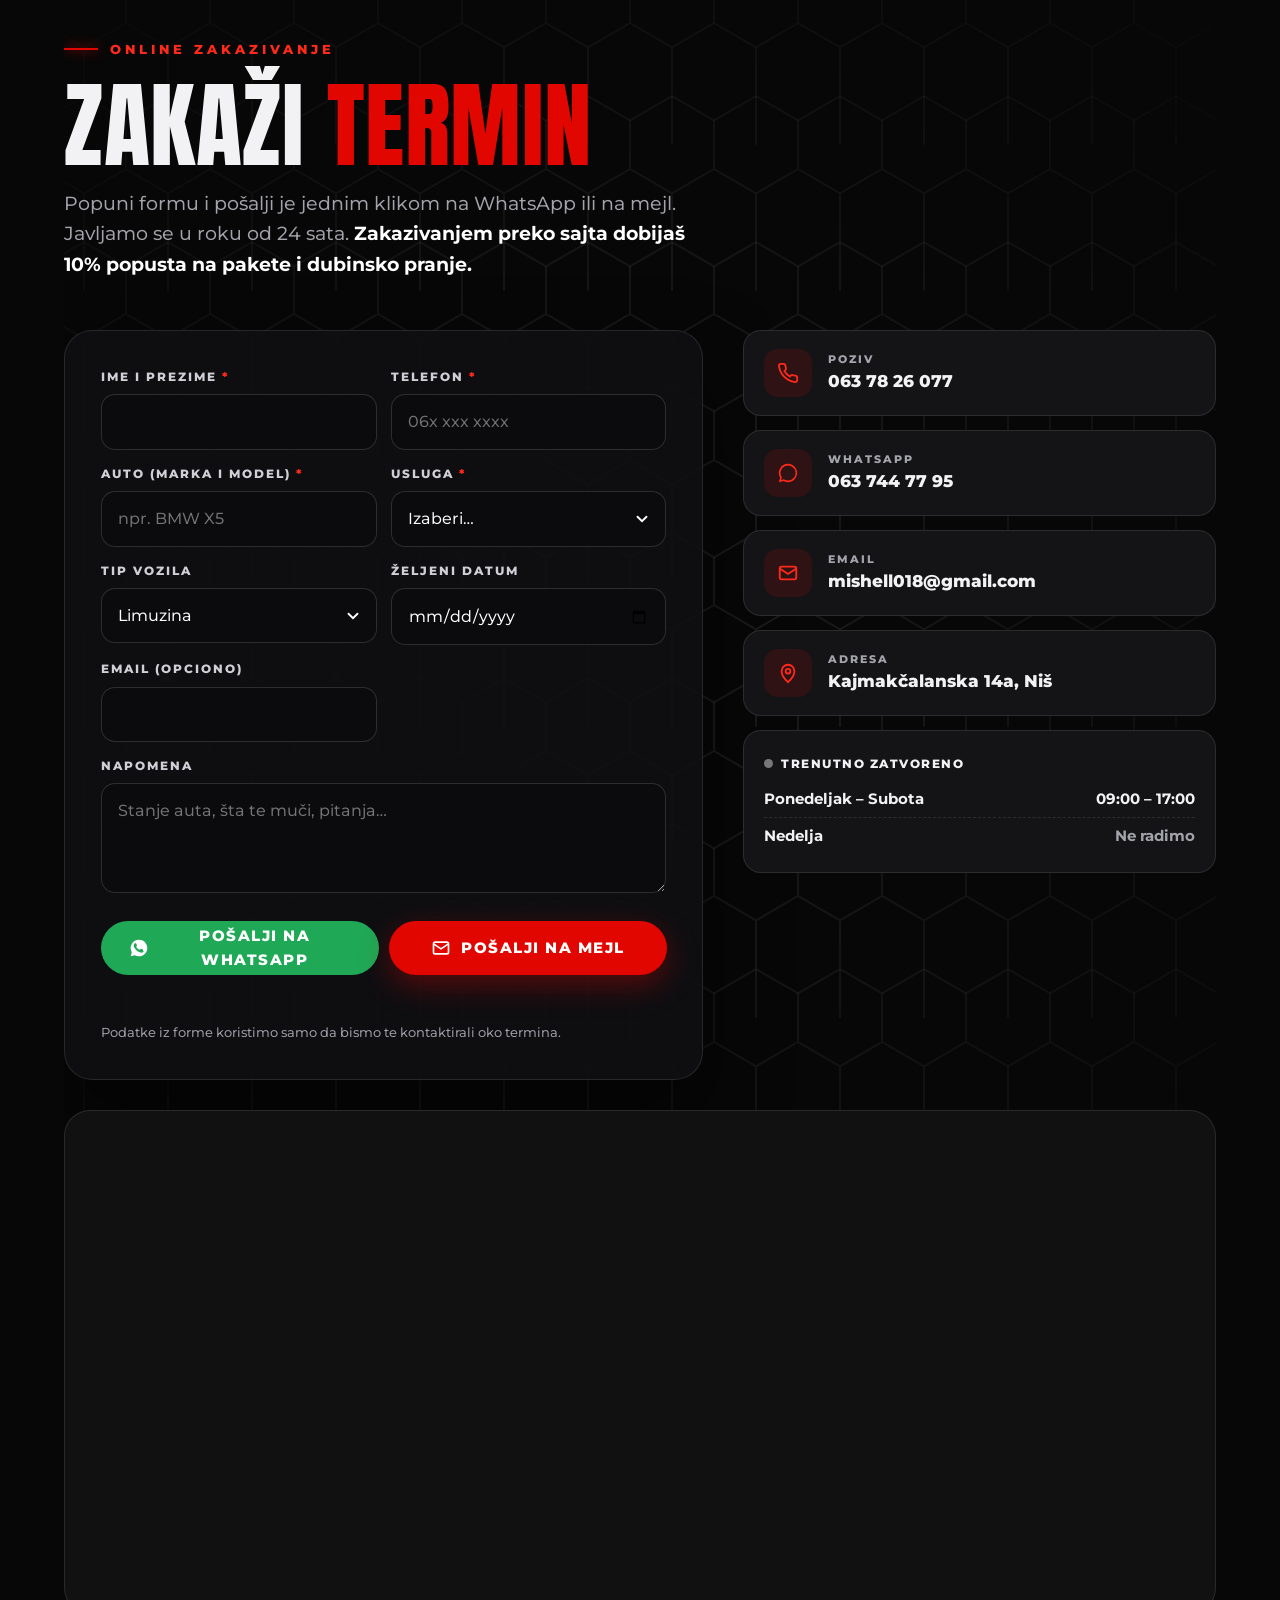
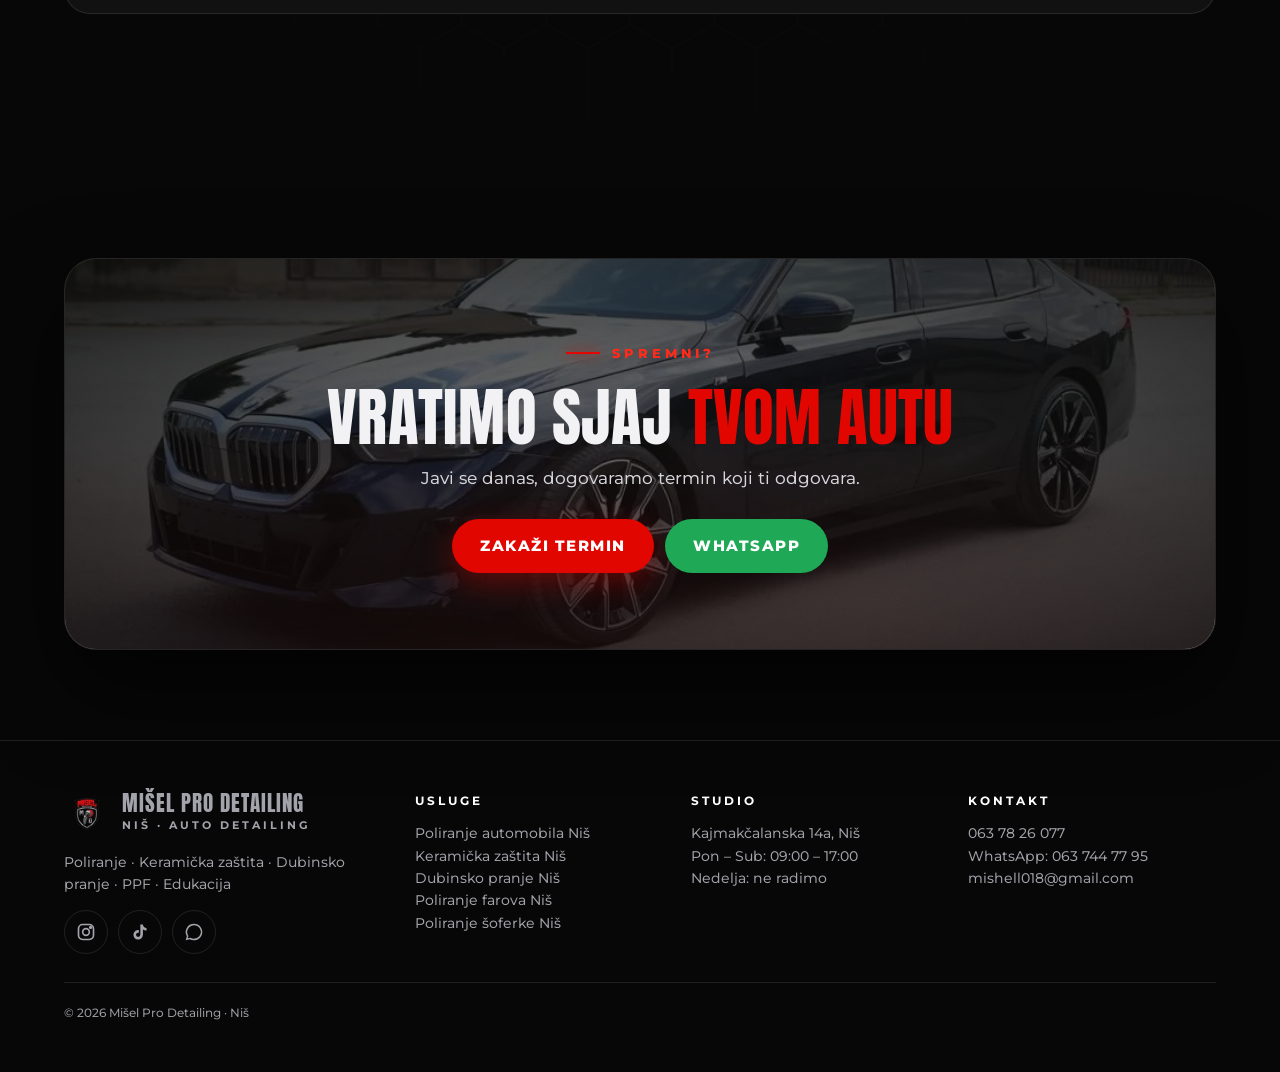
==== commit 3979efe9: "Popust 10% za zakazivanje preko sajta: paketi i dubinsko pranje Co-Authored-By: Claude Opus 5.5 <nor" ====
--- a/index.html
+++ b/index.html
@@ -150,8 +150,8 @@
             <div class="bd"><h3>Premium pranje</h3><p>Nije perionica. Ručno pranje aktivnom penom i mekim rukavicama, felne i gume do poslednjeg kraka, pragovi, otvori vrata i stakla iznutra i spolja. Auto sušimo mekim peškirima i lak štitimo zaštitnim sprejom da sija i duže ostane čist.</p>
             <div class="pr"><b>5.000<small>RSD</small></b><a href="#zakazi" data-pick="Premium pranje">Zakaži →</a></div></div></article>
           <article class="svc rv"><div class="ph"><span class="no">02</span><img src="assets/img/dubinsko-pranje-21.webp" alt="Enterijer posle dubinskog pranja" loading="lazy" /></div>
-            <div class="bd"><h3>Dubinsko pranje</h3><p>Enterijer i eksterijer. Sedišta, tepisi, plafon i svaki kutak. Džip i SUV 12.000 RSD.<br /><a class="more" href="/dubinsko-pranje-nis/">Detaljnije</a></p>
-            <div class="pr"><b>10.000<small>RSD</small></b><a href="#zakazi" data-pick="Dubinsko pranje">Zakaži →</a></div></div></article>
+            <div class="bd"><h3>Dubinsko pranje</h3><p>Enterijer i eksterijer. Sedišta, tepisi, plafon i svaki kutak. Džip i SUV <s>12.000</s> 10.800 RSD preko sajta.<br /><a class="more" href="/dubinsko-pranje-nis/">Detaljnije</a></p>
+            <div class="pr"><span class="dp"><s data-lim="10.000" data-suv="12.000">10.000</s><b data-lim="9.000" data-suv="10.800">9.000<small>RSD</small></b><em>−10% preko sajta</em></span><a href="#zakazi" data-pick="Dubinsko pranje">Zakaži →</a></div></div></article>
           <article class="svc rv"><div class="ph"><span class="no">03</span><video class="lazyv" data-src="assets/video/poliranje.mp4" muted loop playsinline preload="none" poster="assets/img/poliranje-poster.webp" aria-label="Poliranje šoferke mašinom"></video></div>
             <div class="bd"><h3>Poliranje šoferke</h3><p>Skidamo ogrebotine od brisača i zamućenje. Bolja vidljivost, posebno noću.<br /><a class="more" href="/poliranje-soferke-nis/">Detaljnije</a></p>
             <div class="pr"><b>7.000<small>RSD</small></b><a href="#zakazi" data-pick="Poliranje šoferke">Zakaži →</a></div></div></article>
@@ -174,21 +174,22 @@
         <span class="kicker rv">Paketi</span>
         <h2 class="h2 display split">Izaberi <em>paket</em></h2>
         <p class="lead rv">Najtraženije usluge spojene u pakete. Izaberi tip vozila i koliko dugo želiš da keramika traje.</p>
+        <div class="pk-deal rv"><b>−10%</b><span>kad zakažeš preko sajta</span></div>
         <div class="pk-sw rv" role="group" aria-label="Tip vozila"><button type="button" class="on" data-car="lim" aria-pressed="true">Limuzina</button><button type="button" data-car="suv" aria-pressed="false">Džip / SUV</button><i></i></div>
         <div class="pk-grid">
           <article class="pk grey"><div class="bgimg"><img src="assets/img/poliranje-keramika-10.webp" alt="" loading="lazy" /></div>
             <div class="nm">GREY</div>
-            <div class="pp"><div class="row"><span>1 godina</span><b data-lim="34.000" data-suv="41.000">34.000</b></div><div class="row"><span>3 godine</span><b data-lim="44.000" data-suv="53.000">44.000</b></div><small>RSD · trajanje keramičke zaštite</small></div>
+            <div class="pp"><div class="row"><span>1 godina</span><s data-lim="34.000" data-suv="41.000">34.000</s><b data-lim="30.600" data-suv="36.900">30.600</b></div><div class="row"><span>3 godine</span><s data-lim="44.000" data-suv="53.000">44.000</s><b data-lim="39.600" data-suv="47.700">39.600</b></div><small>RSD · trajanje keramičke zaštite</small></div>
             <ul><li>Višeslojno poliranje laka</li><li>Dekontaminacija laka</li><li>Keramička zaštita</li></ul>
             <a class="btn btn-ghost" href="#zakazi" data-pick="GREY paket">Zakaži GREY</a></article>
           <article class="pk black"><span class="badge">Najpopularniji</span><div class="bgimg"><img src="assets/img/poliranje-keramika-16.webp" alt="" loading="lazy" /></div>
             <div class="nm">BLACK</div>
-            <div class="pp"><div class="row"><span>1 godina</span><b data-lim="42.000" data-suv="50.000">42.000</b></div><div class="row"><span>3 godine</span><b data-lim="52.000" data-suv="62.000">52.000</b></div><small>RSD · trajanje keramičke zaštite</small></div>
+            <div class="pp"><div class="row"><span>1 godina</span><s data-lim="42.000" data-suv="50.000">42.000</s><b data-lim="37.800" data-suv="45.000">37.800</b></div><div class="row"><span>3 godine</span><s data-lim="52.000" data-suv="62.000">52.000</s><b data-lim="46.800" data-suv="55.800">46.800</b></div><small>RSD · trajanje keramičke zaštite</small></div>
             <ul><li>Višeslojno poliranje laka</li><li>Dekontaminacija laka</li><li>Keramička zaštita</li><li>Dubinsko pranje enterijera</li></ul>
             <a class="btn btn-red" href="#zakazi" data-pick="BLACK paket"><span class="shine"></span>Zakaži BLACK</a></article>
           <article class="pk plus"><div class="bgimg"><img src="assets/img/poliranje-keramika-12.webp" alt="" loading="lazy" /></div>
             <div class="nm">BLACK <span>+</span></div>
-            <div class="pp"><div class="row one"><span>Sve uključeno</span><b data-lim="99.000" data-suv="119.000">99.000</b></div><small>RSD · keramika do 3 godine uključena</small></div>
+            <div class="pp"><div class="row one"><span>Sve uključeno</span><s data-lim="99.000" data-suv="119.000">99.000</s><b data-lim="89.100" data-suv="107.100">89.100</b></div><small>RSD · keramika do 3 godine uključena</small></div>
             <ul><li>Sve iz BLACK paketa</li><li>Keramička zaštita do 3 godine</li><li>Felne: priprema i keramika</li><li>PPF zaštita farova</li><li>Zaštita kože, svih stakala i enterijera</li></ul>
             <a class="btn btn-ghost" href="#zakazi" data-pick="BLACK + paket">Zakaži BLACK +</a></article>
         </div>
@@ -201,7 +202,7 @@
               sw.querySelectorAll("button").forEach(function (x) { var on = x === b; x.classList.toggle("on", on); x.setAttribute("aria-pressed", on); });
               sw.classList.toggle("suv", car === "suv");
               var tip = document.getElementById("f-tip"); if (tip) { tip.value = car === "suv" ? "Džip / SUV" : "Limuzina"; tip.dispatchEvent(new Event("change")); }
-              document.querySelectorAll("#paketi .pp b").forEach(function (el) {
+              document.querySelectorAll("#paketi .pp [data-lim]").forEach(function (el) {
                 el.classList.remove("flip"); void el.offsetWidth; el.textContent = el.dataset[car]; el.classList.add("flip");
               });
             });
@@ -326,7 +327,7 @@
       <div class="wrap">
         <span class="kicker rv">Online zakazivanje</span>
         <h2 class="h2 display split">Zakaži <em>termin</em></h2>
-        <p class="lead rv">Popuni formu i pošalji je jednim klikom na WhatsApp ili na mejl. Javljamo se u roku od 24 sata.</p>
+        <p class="lead rv">Popuni formu i pošalji je jednim klikom na WhatsApp ili na mejl. Javljamo se u roku od 24 sata. <strong class="deal-txt">Zakazivanjem preko sajta dobijaš 10% popusta na pakete i dubinsko pranje.</strong></p>
         <div class="book" id="kontakt">
           <form class="bk rv" id="bk" novalidate>
             <div class="fg">
--- a/css/style.css
+++ b/css/style.css
@@ -209,7 +209,7 @@
 .svc .pr { display: flex; align-items: center; justify-content: space-between; margin-top: 18px; padding-top: 16px; border-top: 1px solid var(--line); }
 .svc .pr b { font-family: "Anton"; font-weight: 400; font-size: 30px; }
 .svc .pr b small { font-family: "Mont"; font-size: 13px; color: var(--muted); font-weight: 700; margin-left: 4px; letter-spacing: 1px; }
-.svc .pr a { font-size: 12px; font-weight: 800; letter-spacing: 2px; text-transform: uppercase; color: var(--red2); display: inline-flex; gap: 6px; align-items: center; }
+.svc .pr a { font-size: 12px; font-weight: 800; letter-spacing: 2px; text-transform: uppercase; color: var(--red2); display: inline-flex; gap: 6px; align-items: center; white-space: nowrap; }
 .svc .pr a:hover { color: #fff; }
 
 /* ---------- packages */
@@ -244,7 +244,15 @@
 .pk .pp .row b { font-family: "Anton"; font-weight: 400; font-size: clamp(32px, 3.4vw, 42px); line-height: 1; white-space: nowrap; }
 .pk .pp .row.one b { font-size: clamp(40px, 4.4vw, 54px); }
 .pk .pp small { font-size: 12px; color: var(--muted); font-weight: 700; letter-spacing: 1.5px; }
-.pk .pp b.flip { animation: ppflip .45s cubic-bezier(.2,.8,.2,1); }
+.pk .pp .row s { margin-left: auto; color: var(--muted); font-size: 15px; font-weight: 700; text-decoration-color: var(--red); text-decoration-thickness: 2px; white-space: nowrap; }
+.pk-deal { display: inline-flex; align-items: center; gap: 12px; margin: 22px 14px 0 0; vertical-align: middle; }
+.pk-deal b { font-family: "Anton"; font-weight: 400; font-size: 26px; line-height: 1; background: var(--red); padding: 9px 14px 7px; border-radius: 12px; transform: rotate(-4deg); box-shadow: 0 10px 26px rgba(225,6,0,0.4); }
+.pk-deal span { font-weight: 800; font-size: 14px; letter-spacing: 1.5px; text-transform: uppercase; }
+.svc .pr .dp { display: flex; align-items: baseline; gap: 10px; flex-wrap: wrap; }
+.svc .pr .dp s { color: var(--muted); font-weight: 700; font-size: 15px; text-decoration-color: var(--red); text-decoration-thickness: 2px; }
+.svc .pr .dp em { flex-basis: 100%; font-style: normal; font-size: 11px; font-weight: 800; letter-spacing: 1.5px; text-transform: uppercase; color: var(--red2); }
+.deal-txt { color: #fff; }
+.pk .pp s.flip, .pk .pp b.flip { animation: ppflip .45s cubic-bezier(.2,.8,.2,1); }
 @keyframes ppflip { from { opacity: 0; transform: translateY(14px); } to { opacity: 1; transform: none; } }
 @media (prefers-reduced-motion: reduce) { .pk .pp b.flip { animation: none; } .pk-sw i { transition: none; } }
 .pk ul { list-style: none; margin: 24px 0 26px; display: grid; gap: 12px; flex: 1; align-content: start; }
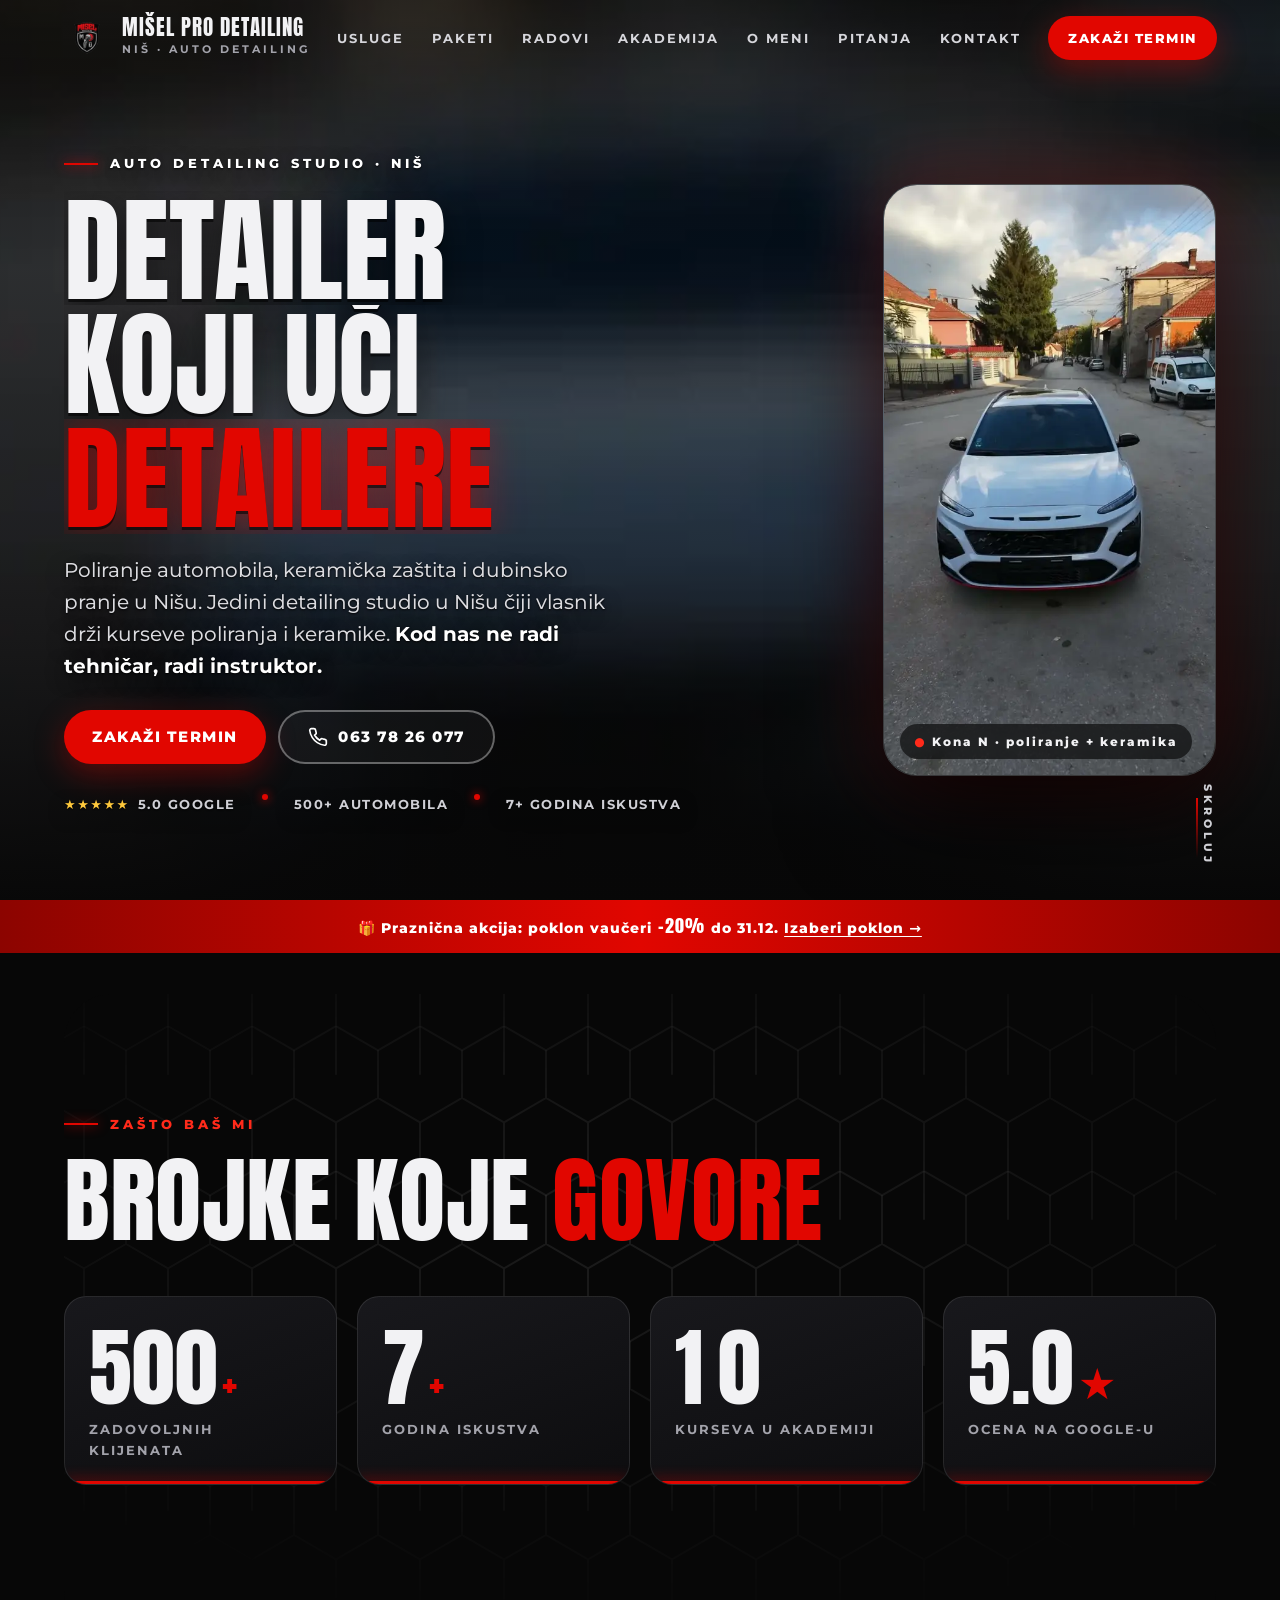
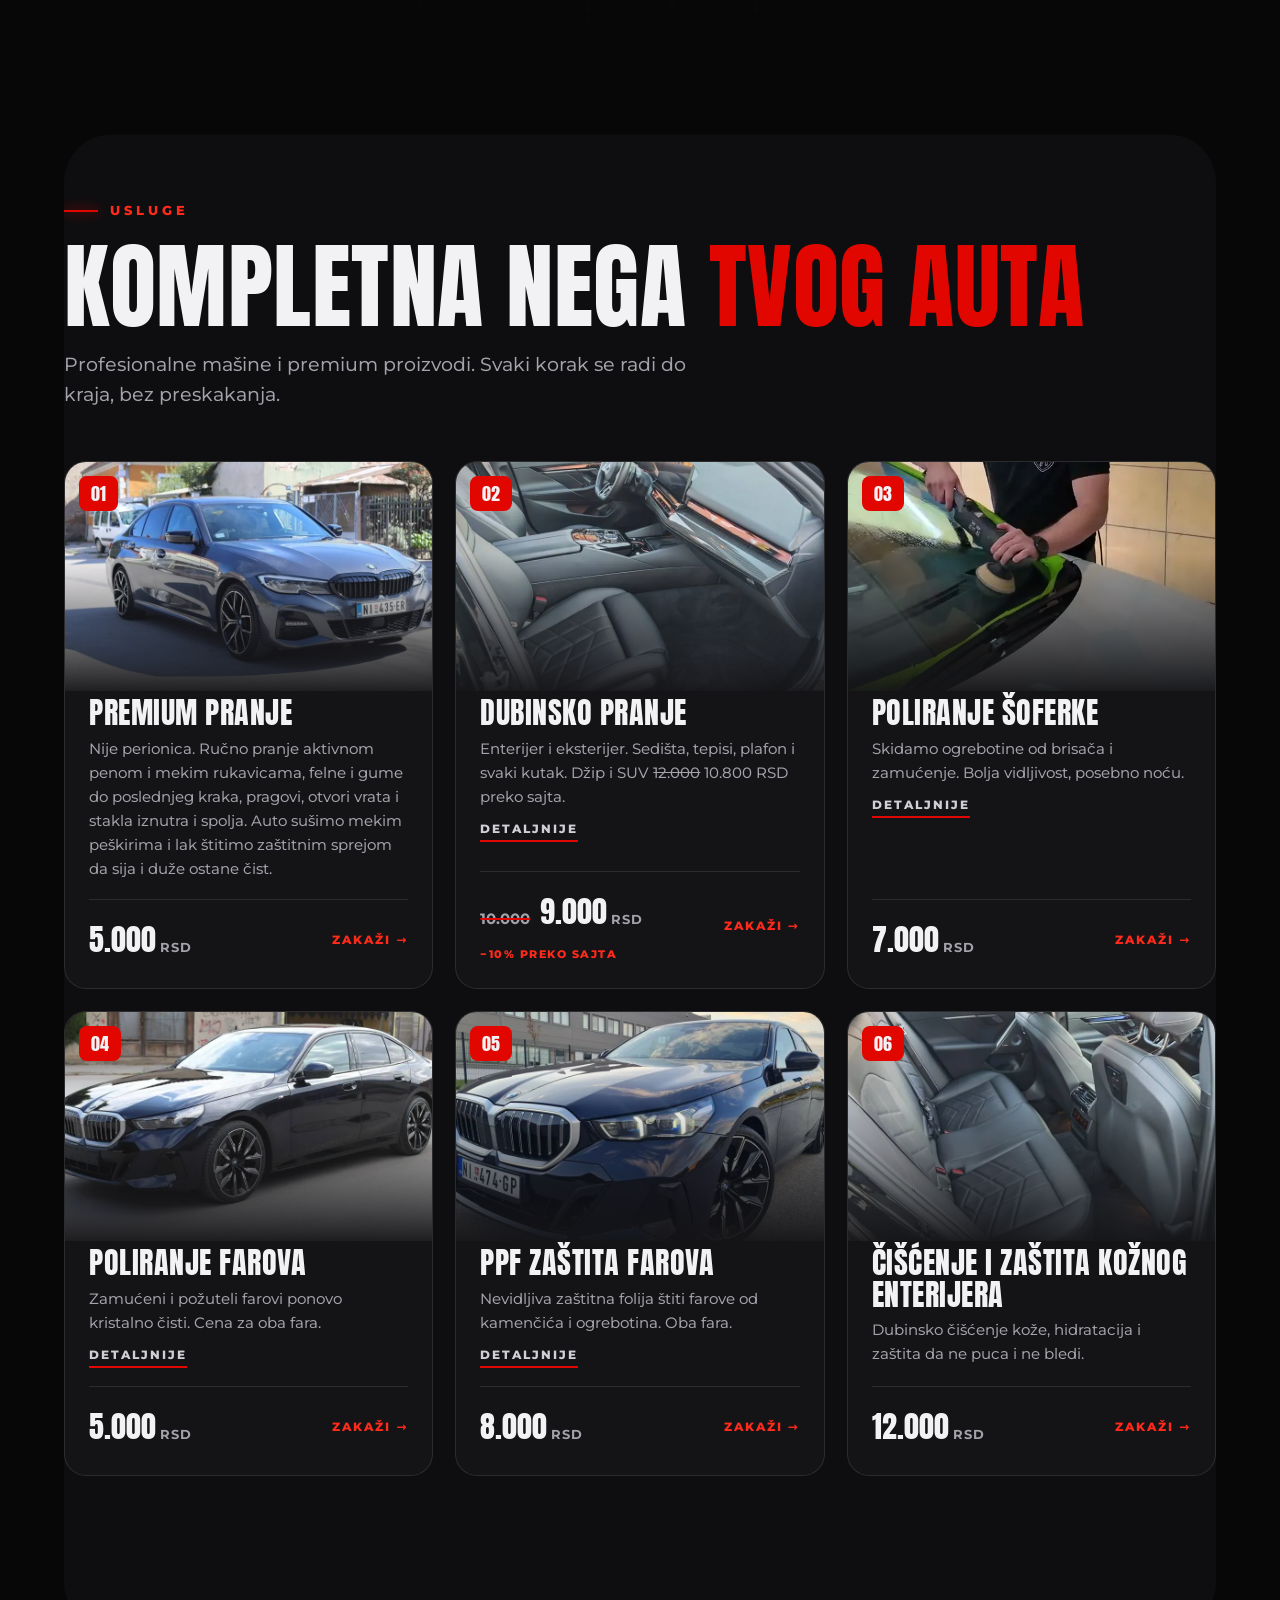
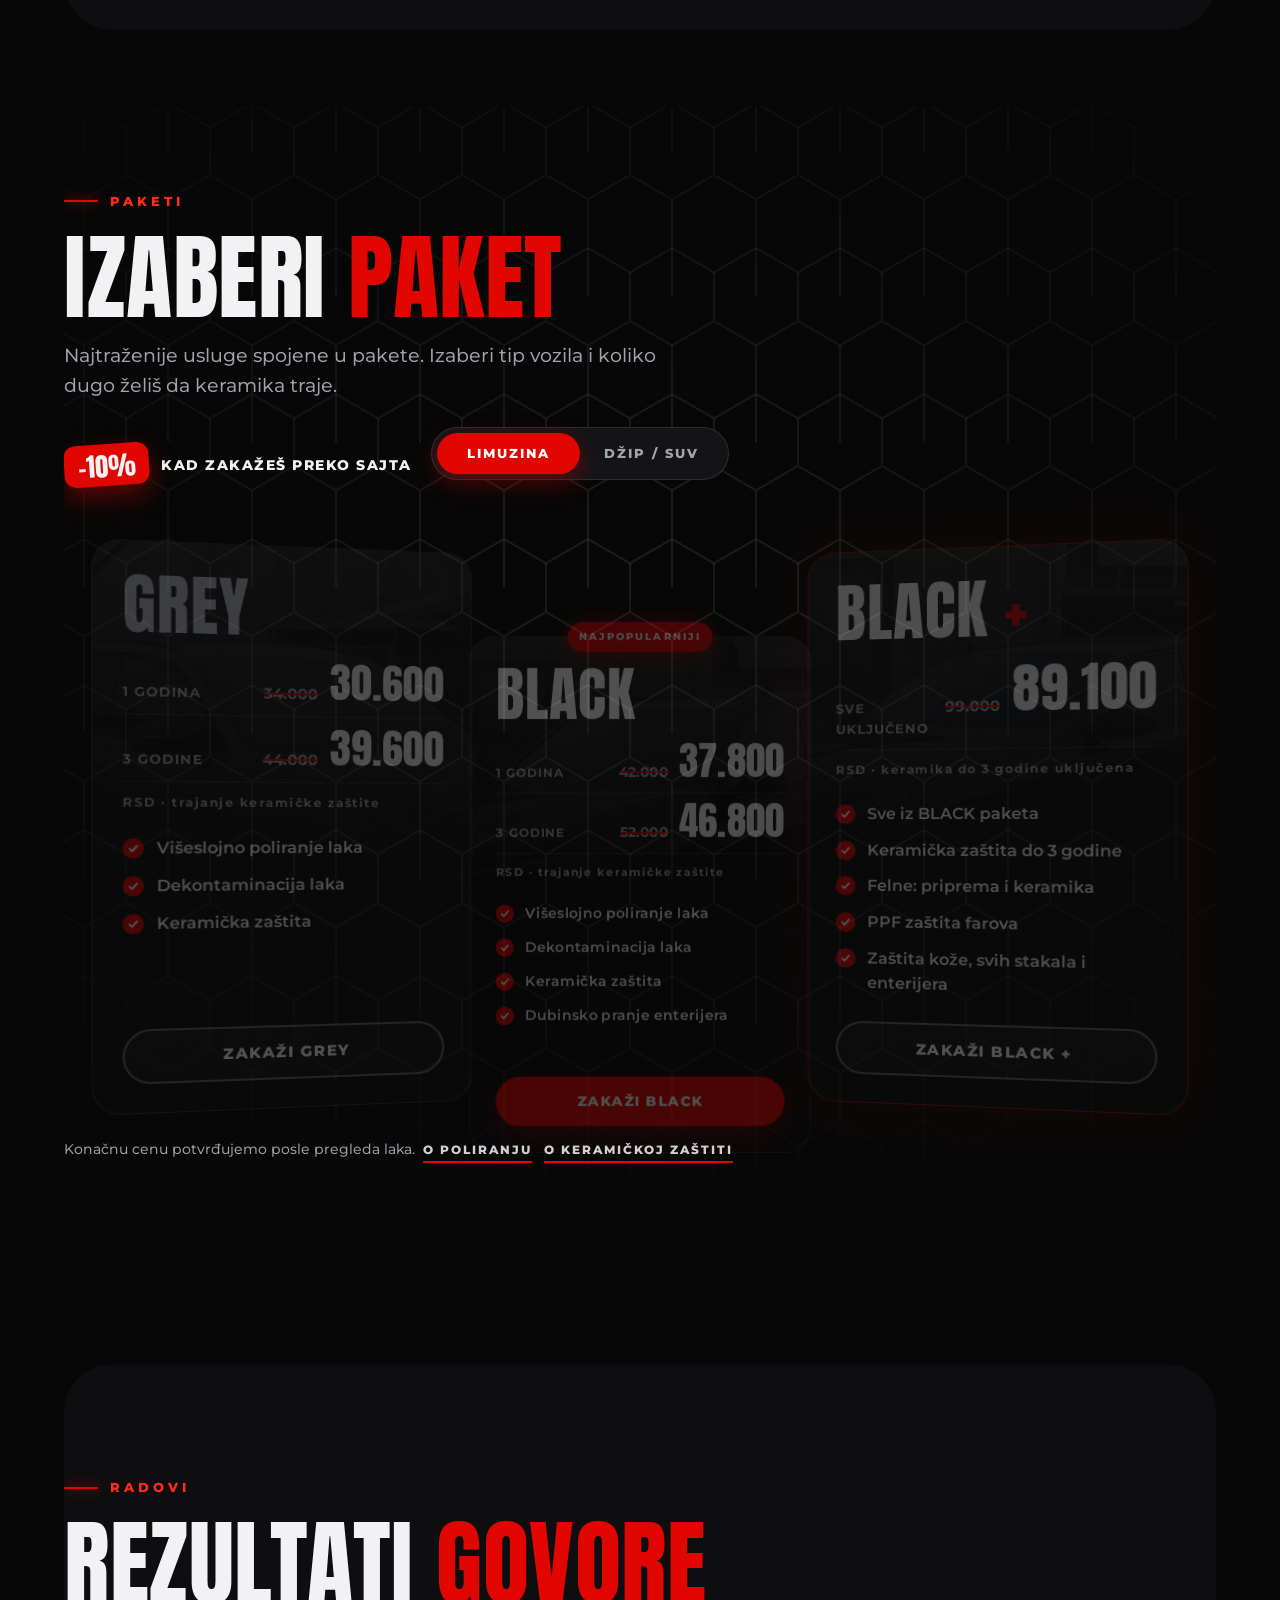
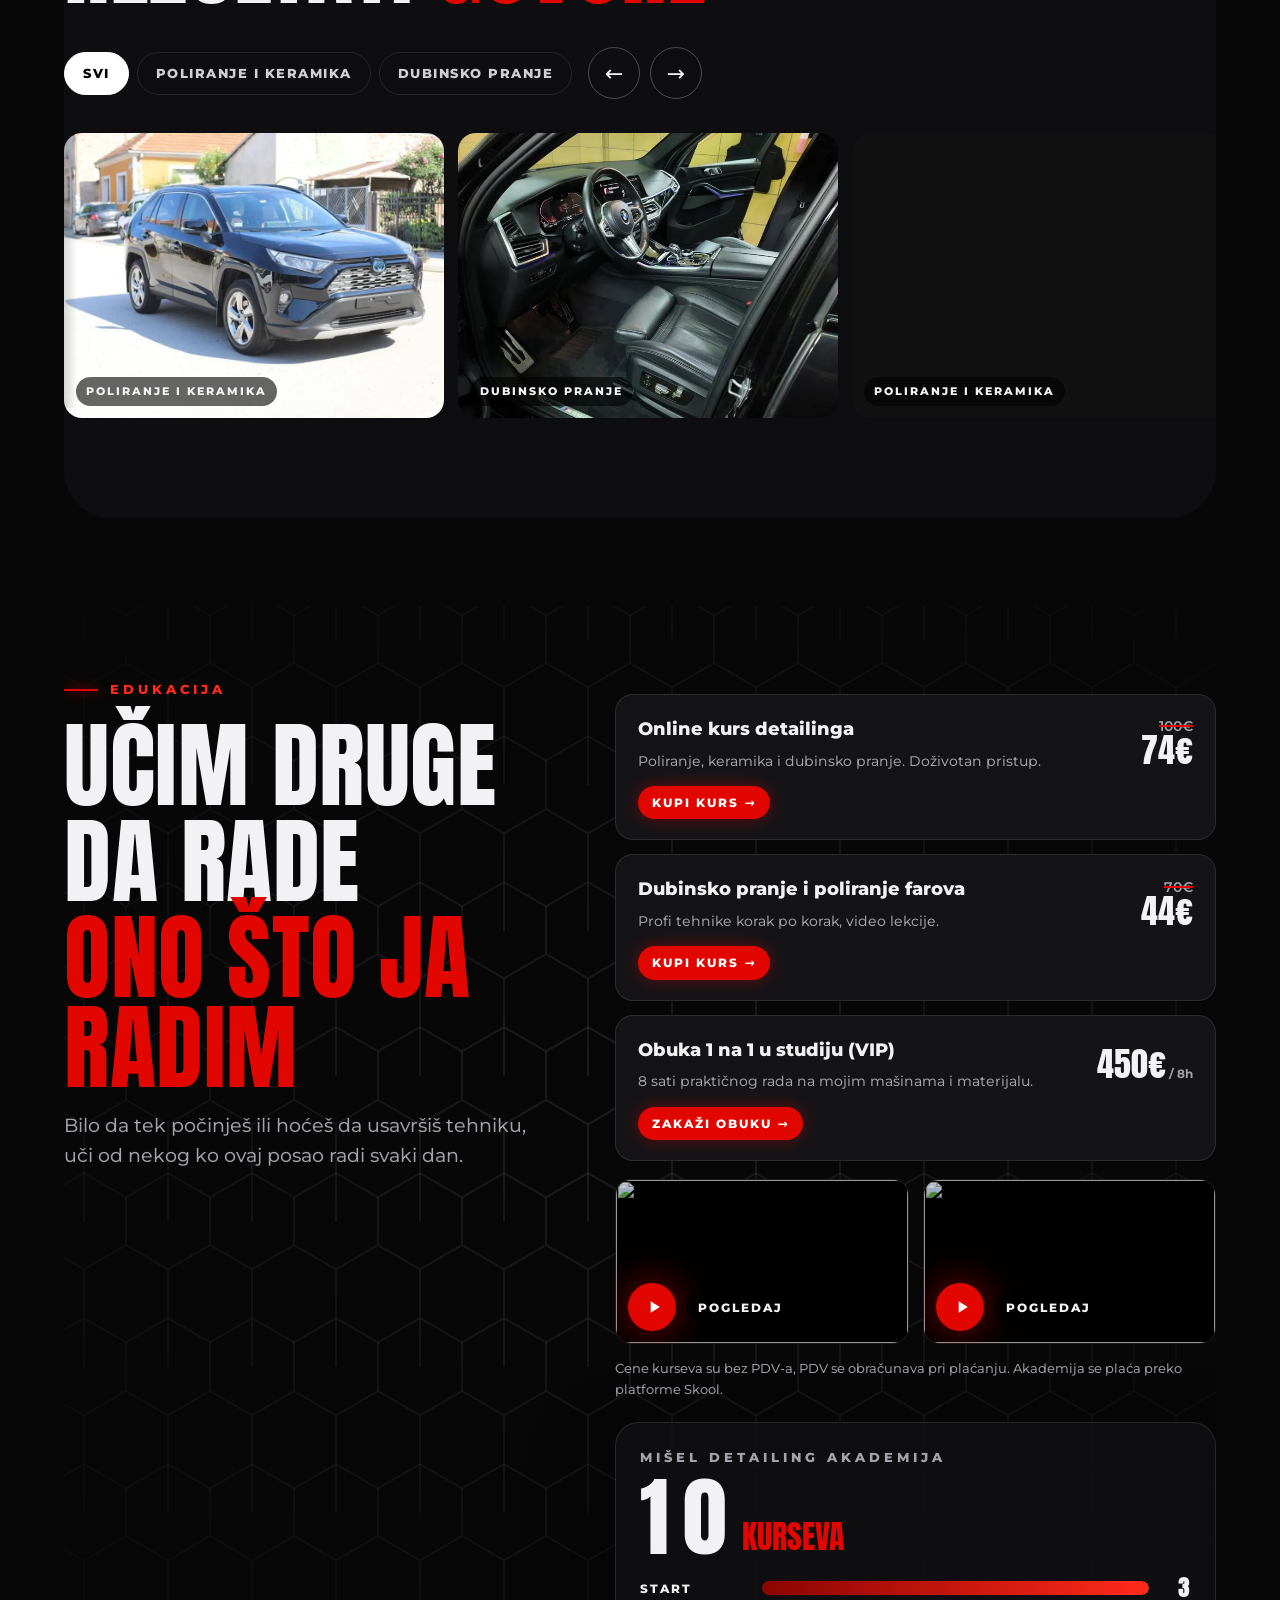
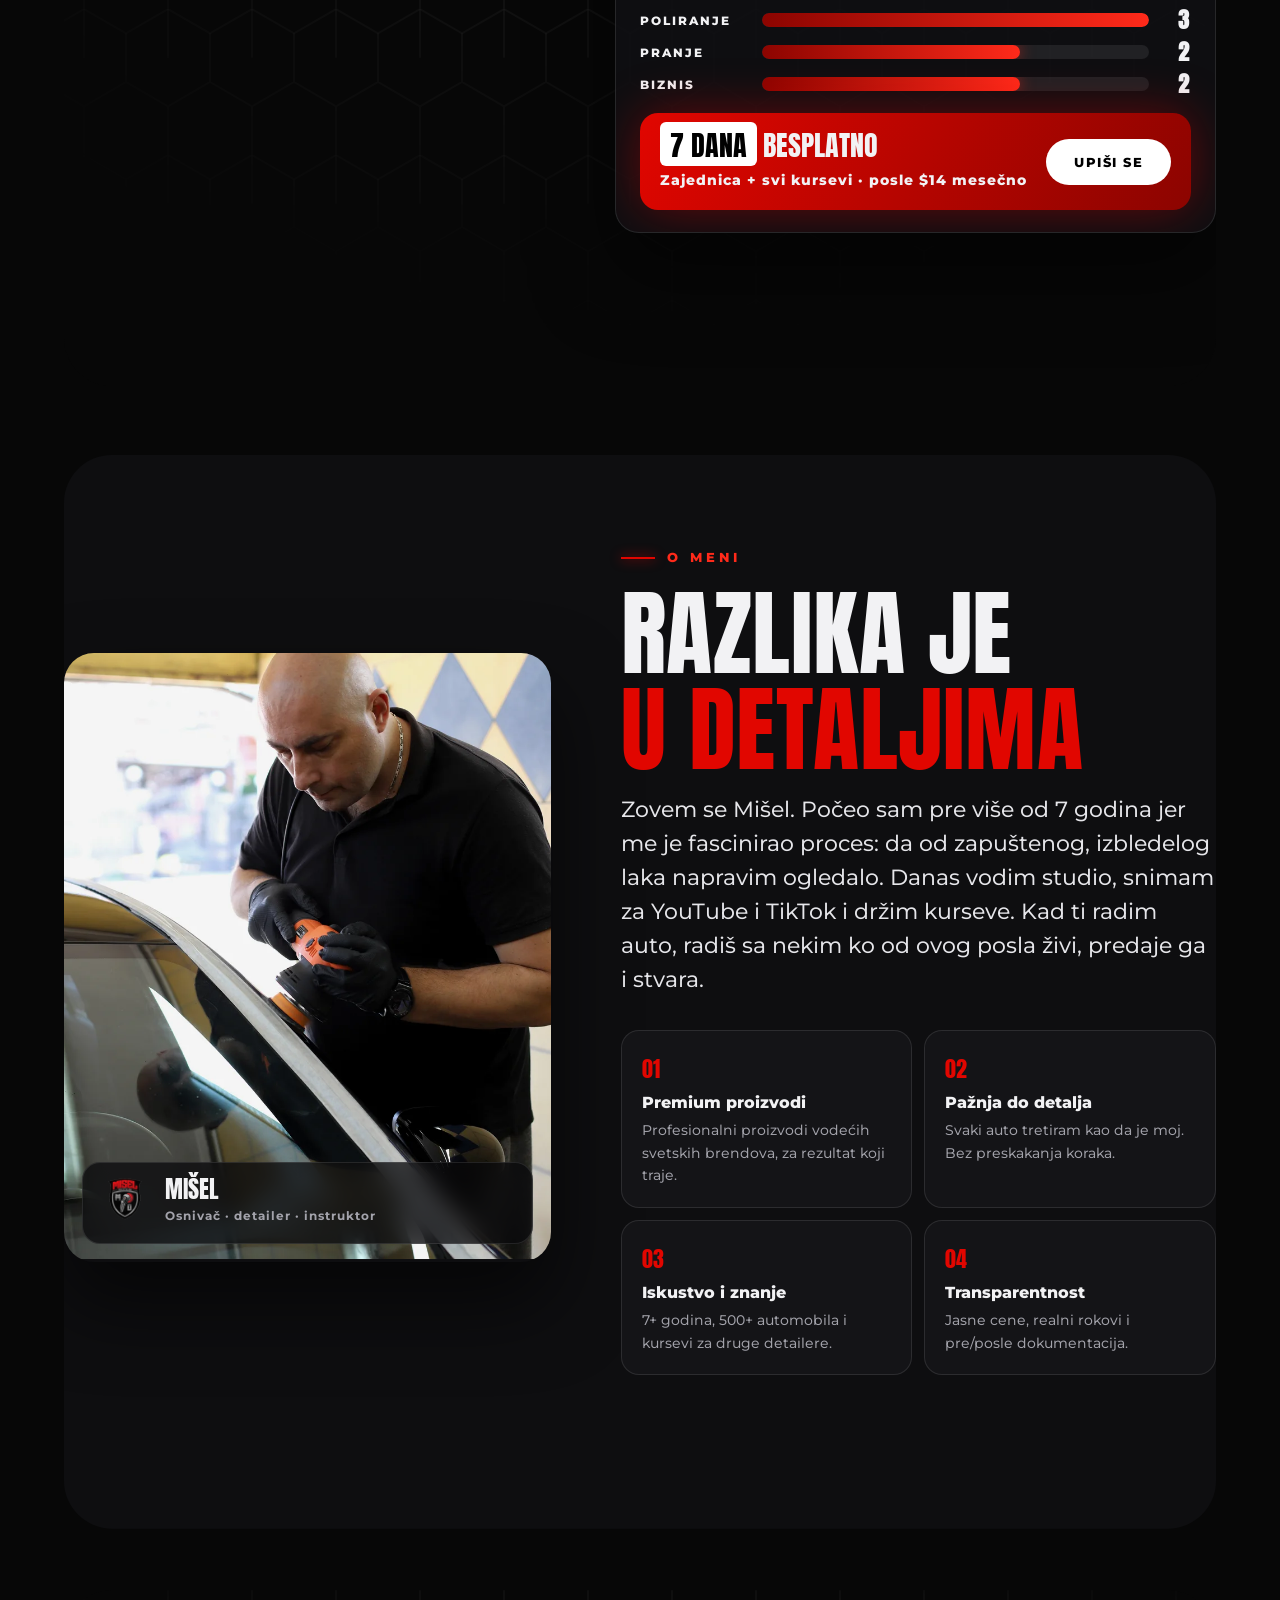
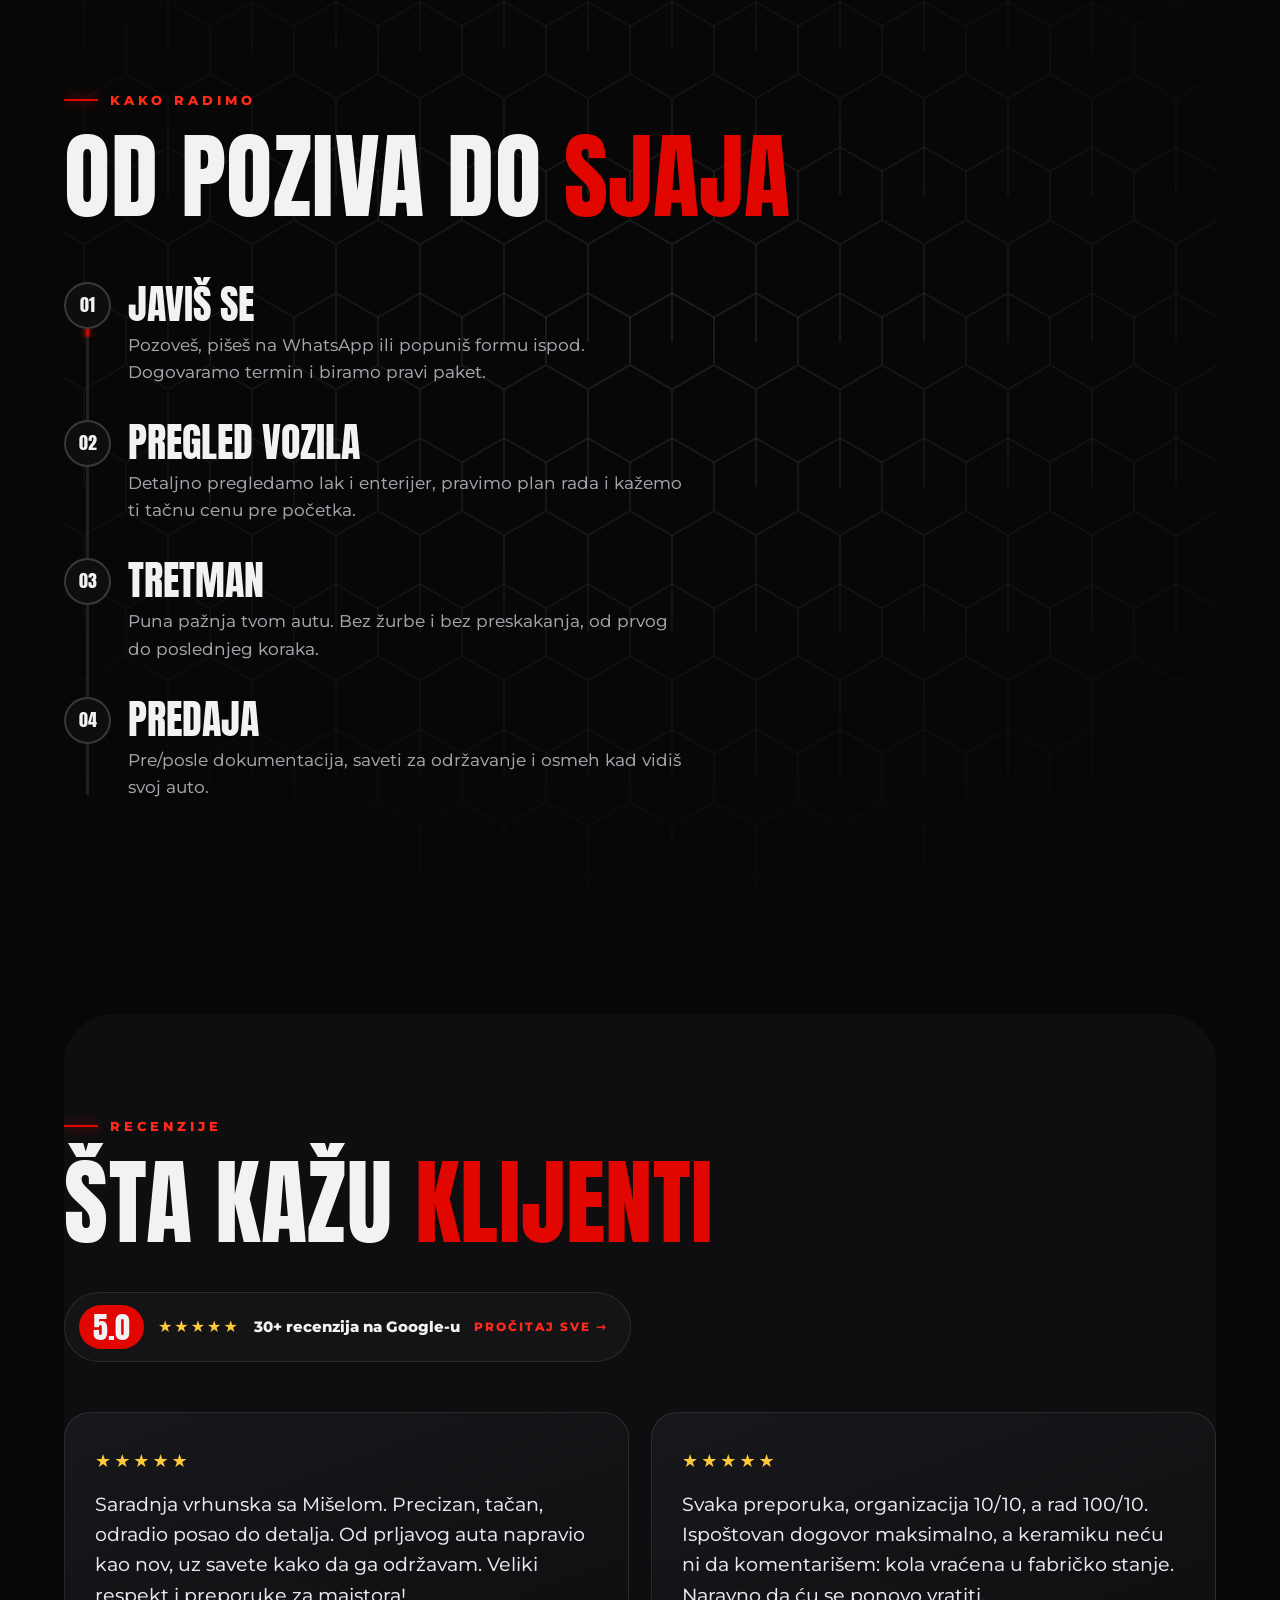
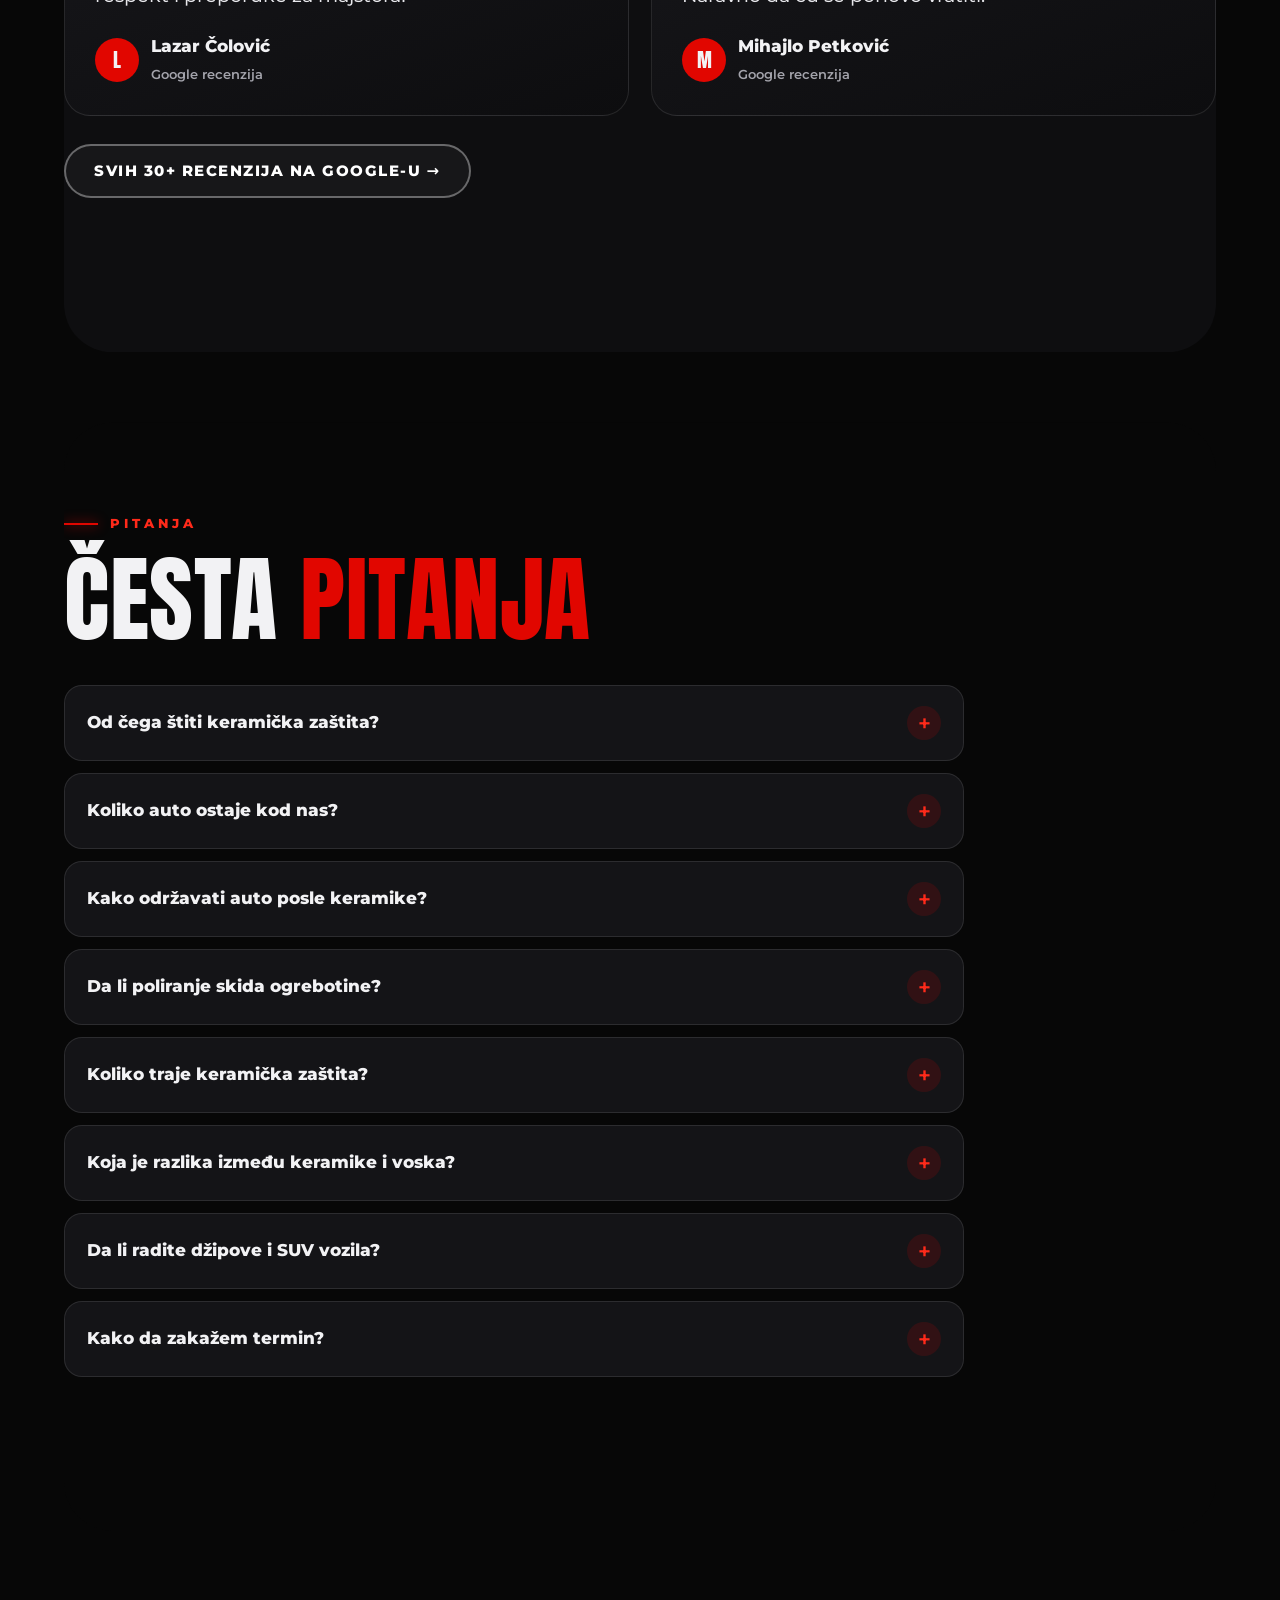
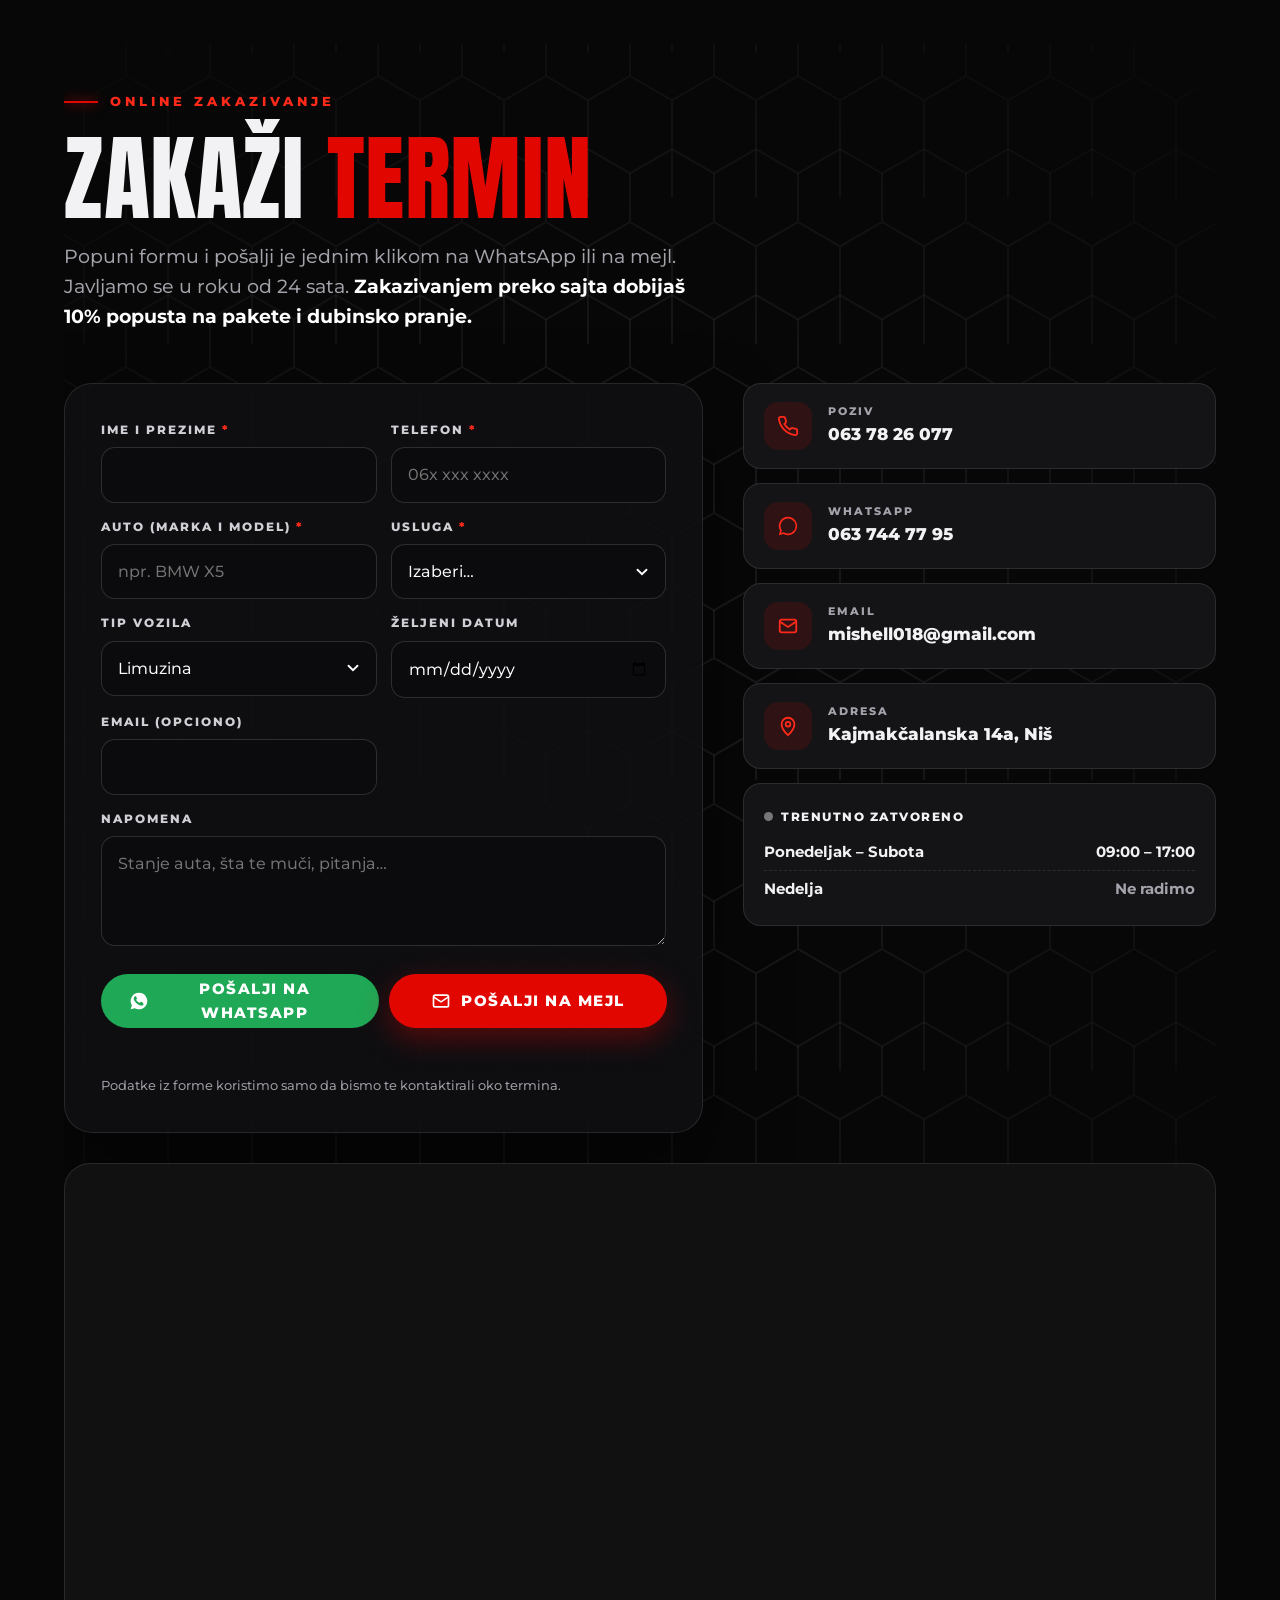
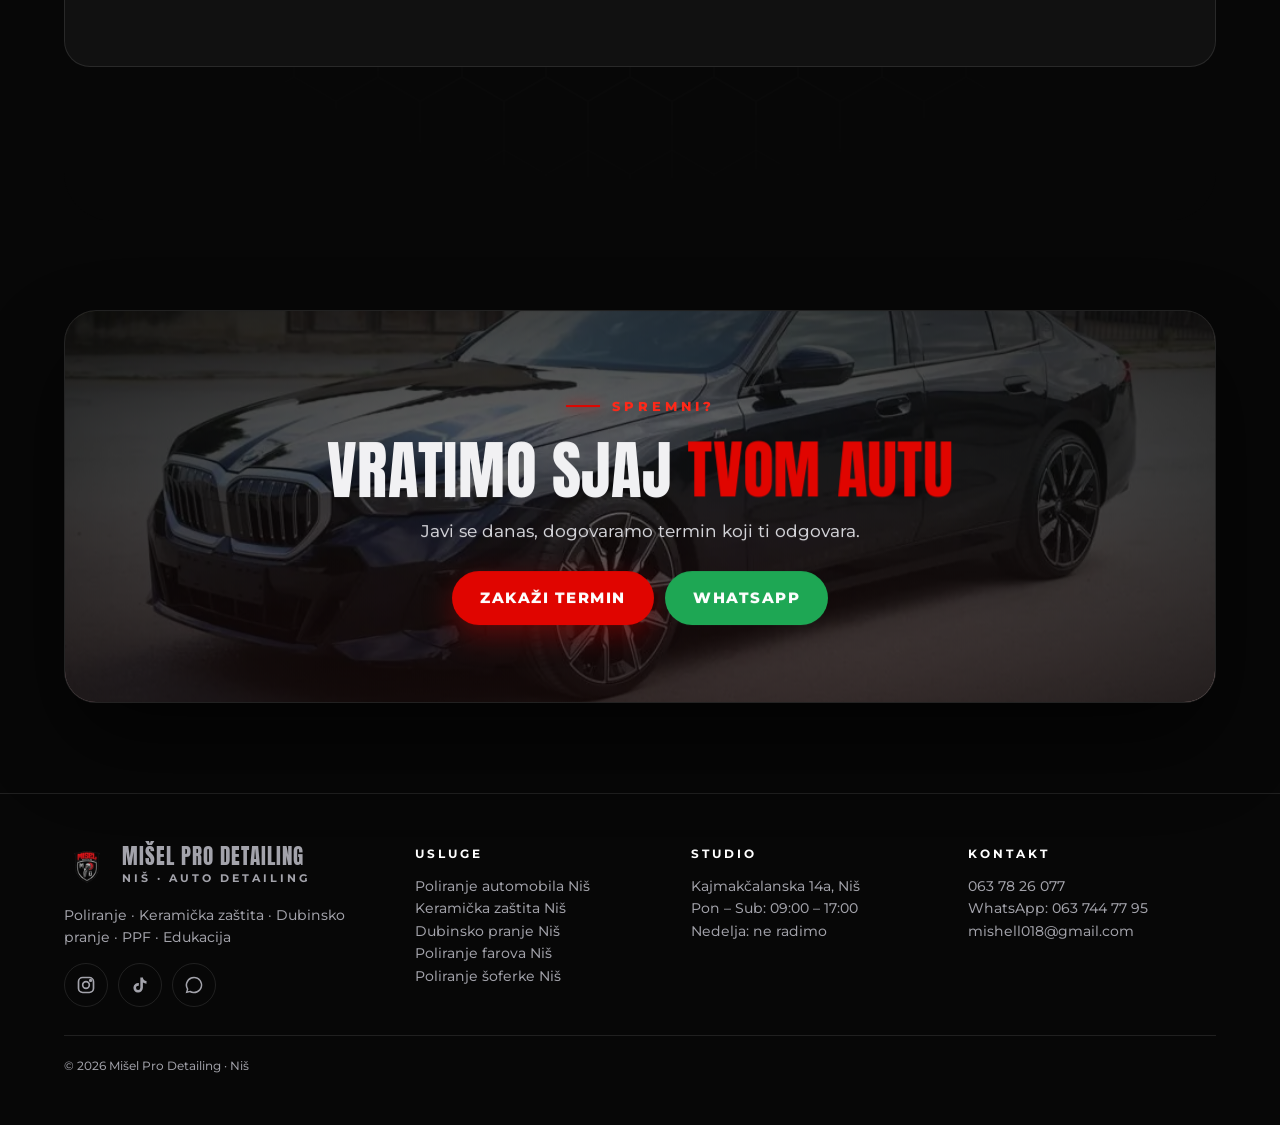
==== commit 2136f7cf: "Poklon vaučeri: stranica /poklon (−20% do 31.12.) i traka na početnoj - Izbor usluge sa cenom za lim" ====
--- a/index.html
+++ b/index.html
@@ -82,7 +82,7 @@
 
   <div id="mmenu" aria-hidden="true">
     <a class="l" href="#usluge">Usluge</a><a class="l" href="#paketi">Paketi</a><a class="l" href="#radovi">Radovi</a>
-    <a class="l" href="#akademija">Akademija</a><a class="l" href="#o-meni">O meni</a><a class="l" href="#pitanja">Pitanja</a><a class="l" href="#kontakt">Kontakt</a>
+    <a class="l" href="#akademija">Akademija</a><a class="l" href="#o-meni">O meni</a><a class="l" href="#pitanja">Pitanja</a><a class="l" href="#kontakt">Kontakt</a><a class="l nav-gift" href="/poklon/">🎁 Poklon −20%</a>
     <div class="m-cta">
       <a class="btn btn-red" href="#zakazi">Zakaži termin</a>
       <a class="btn btn-wa" href="https://wa.me/381637447795" target="_blank" rel="noopener">WhatsApp</a>
@@ -126,6 +126,8 @@
 
 
     <!-- BROJKE -->
+    <a class="promo" id="promo" href="/poklon/">🎁 Praznična akcija: poklon vaučeri<b>−20%</b>do 31.12. <span>Izaberi poklon →</span></a>
+    <script>if (new Date() >= new Date("2027-01-01T00:00:00+01:00")) document.getElementById("promo").remove();</script>
     <section class="sec hexbg card-in" id="brojke">
       <div class="wrap">
         <span class="kicker rv">Zašto baš mi</span>
--- a/css/style.css
+++ b/css/style.css
@@ -545,3 +545,62 @@
   .sec.card-in { will-change: transform; }
   *, *::before, *::after { -webkit-backdrop-filter: none !important; backdrop-filter: none !important; }
 }
+
+/* ---------- poklon vaučer (/poklon) + traka na početnoj */
+.ghero { position: relative; padding: 150px 0 80px; overflow: hidden; }
+.ghero-bg { position: absolute; inset: 0; }
+.ghero-bg img { width: 100%; height: 100%; object-fit: cover; opacity: .35; }
+.ghero-bg::after { content: ""; position: absolute; inset: 0; background: radial-gradient(ellipse at 70% 20%, rgba(225,6,0,0.28), transparent 60%), linear-gradient(180deg, rgba(7,7,7,0.4), var(--bg) 92%); }
+.ghero .wrap { position: relative; }
+.ghero .lead b { color: #fff; }
+.gdeal { display: inline-flex; align-items: center; gap: 16px; margin-top: 26px; }
+.gdeal b { font-family: "Anton"; font-weight: 400; font-size: clamp(54px, 9vw, 86px); line-height: 1; background: var(--red); padding: 12px 22px 6px; border-radius: 18px; transform: rotate(-4deg); box-shadow: 0 20px 50px rgba(225,6,0,0.45); }
+.gdeal span { font-weight: 800; font-size: 15px; letter-spacing: 1.5px; text-transform: uppercase; line-height: 1.4; }
+.gtrust { display: flex; flex-wrap: wrap; gap: 10px 22px; margin-top: 28px; font-size: 14px; font-weight: 700; color: var(--muted); }
+.gtrust b { color: #fff; }
+.gtrust span:first-child { color: #ffc93c; } .gtrust span:first-child b { color: #fff; }
+.gwrap { max-width: 760px; }
+.gift .h2 { font-size: clamp(40px, 6vw, 80px); }
+.gift .pk-sw { margin-top: 6px; }
+.gopts { display: grid; gap: 10px; margin-top: 20px; }
+.gopt { appearance: none; width: 100%; display: flex; align-items: center; justify-content: space-between; gap: 14px; text-align: left; color: #fff; font: inherit; cursor: pointer;
+  padding: 16px 18px; border-radius: 18px; background: var(--card); border: 2px solid var(--line); transition: border-color .25s, background .25s, transform .25s; }
+.gopt:hover { border-color: rgba(225,6,0,0.5); }
+.gopt.on { border-color: var(--red); background: linear-gradient(160deg, rgba(225,6,0,0.16), var(--card)); transform: translateX(4px); }
+.gopt .gn strong { display: block; font-weight: 800; font-size: 16px; }
+.gopt .gn small { display: block; color: var(--muted); font-size: 12.5px; font-weight: 600; margin-top: 3px; }
+.gopt .gp { display: flex; align-items: baseline; gap: 8px; white-space: nowrap; }
+.gopt .gp s { color: var(--muted); font-size: 13px; font-weight: 700; text-decoration-color: var(--red); text-decoration-thickness: 2px; }
+.gopt .gp b { font-family: "Anton"; font-weight: 400; font-size: 28px; line-height: 1; }
+.gopt .gp small { color: var(--muted); font-size: 11px; font-weight: 700; }
+.gk2 { margin-top: 56px; }
+.gform { display: grid; gap: 14px; margin-top: 10px; }
+@media (min-width: 640px) { .gform { grid-template-columns: 1fr 1fr; } .gform .full, .gform .btn, .gform .fmsg { grid-column: 1 / -1; } }
+.gform .btn { justify-content: center; gap: 10px; margin-top: 6px; }
+.vcard { position: relative; max-width: 520px; margin-top: 18px; min-height: 230px; border-radius: 24px; padding: 24px 26px; overflow: hidden; display: flex; flex-direction: column;
+  background: radial-gradient(circle at 85% 15%, rgba(225,6,0,0.55), transparent 55%), linear-gradient(150deg, #1c1c21, #0a0a0c 70%); border: 1px solid rgba(255,255,255,0.14);
+  box-shadow: 0 40px 80px rgba(0,0,0,0.6), inset 0 1px 0 rgba(255,255,255,0.12); }
+.vcard::before { content: ""; position: absolute; left: -10%; right: -10%; top: 58%; height: 3px; background: var(--red); transform: rotate(-6deg); opacity: .8; }
+.vc-top { display: flex; align-items: center; gap: 12px; position: relative; }
+.vc-top b { display: block; font-weight: 800; font-size: 13px; letter-spacing: 2px; }
+.vc-top small { display: block; color: var(--red2); font-weight: 800; font-size: 11px; letter-spacing: 3px; margin-top: 3px; }
+.vc-no { margin-left: auto; font-family: monospace; font-size: 12px; color: var(--muted); letter-spacing: 1px; }
+.vc-for { margin-top: auto; position: relative; }
+.vc-for small { color: var(--muted); font-size: 11px; font-weight: 800; letter-spacing: 3px; }
+.vc-for b { display: block; font-family: "Anton"; font-weight: 400; font-size: clamp(32px, 4vw, 46px); line-height: 1.05; text-transform: uppercase; overflow: hidden; text-overflow: ellipsis; white-space: nowrap; }
+.vc-svc { position: relative; display: inline-block; align-self: flex-start; margin-top: 8px; background: var(--red); font-weight: 800; font-size: 13px; letter-spacing: 1px; padding: 6px 12px; border-radius: 8px; }
+.vc-pos { position: relative; margin-top: 8px; font-size: 13px; font-style: italic; color: #dcdce0; min-height: 1em; }
+.vc-bot { position: relative; display: flex; justify-content: space-between; margin-top: 10px; font-size: 11.5px; font-weight: 700; color: var(--muted); letter-spacing: 1px; }
+.vnote { margin: 12px 0 18px; color: var(--muted); font-size: 13.5px; max-width: 520px; }
+@media (max-width: 480px) { .vc-no { display: none; } .gopt { padding: 14px; } .gopt .gp { flex-direction: column; align-items: flex-end; gap: 2px; } .gopt .gp small { display: none; } }
+.gsteps { display: grid; gap: 16px; margin-top: 40px; }
+@media (min-width: 800px) { .gsteps { grid-template-columns: repeat(4, 1fr); } }
+.gterms { list-style: none; display: flex; flex-wrap: wrap; gap: 8px 22px; margin-top: 34px; color: var(--muted); font-size: 13.5px; font-weight: 600; }
+.gterms li::before { content: "• "; color: var(--red2); }
+.gift .ctas { margin-top: 30px; }
+.gift-off #izaberi .gform, .gift-off .gdeal { display: none; }
+.promo { display: block; background: linear-gradient(90deg, #8c0400, var(--red), #8c0400); color: #fff; text-align: center; font-weight: 800; font-size: 14px; letter-spacing: 1px; padding: 12px 16px; }
+.promo b { font-family: "Anton"; font-weight: 400; font-size: 18px; letter-spacing: 1px; margin: 0 6px; }
+.promo span { text-decoration: underline; text-underline-offset: 3px; white-space: nowrap; }
+.gift .ctas { display: flex; flex-wrap: wrap; gap: 12px; margin-top: 30px; }
+.nav-gift { color: var(--red2) !important; }
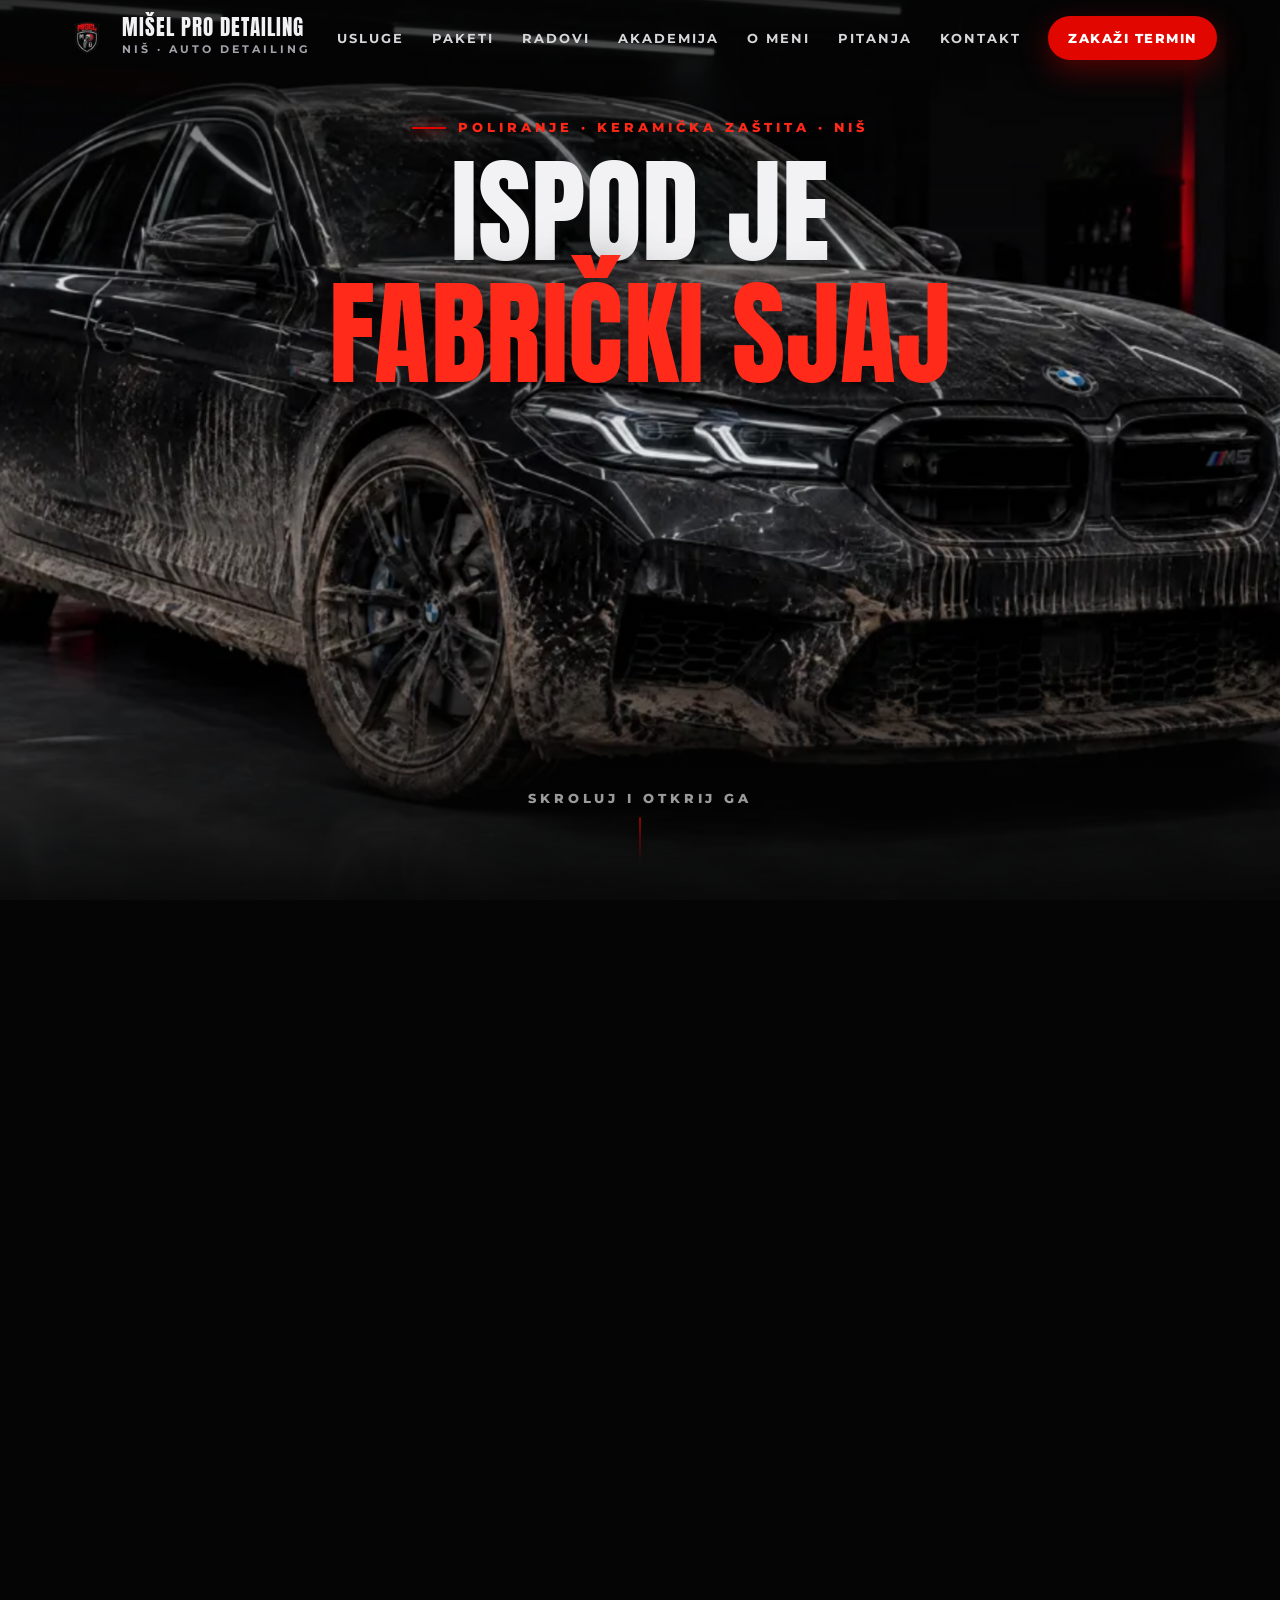
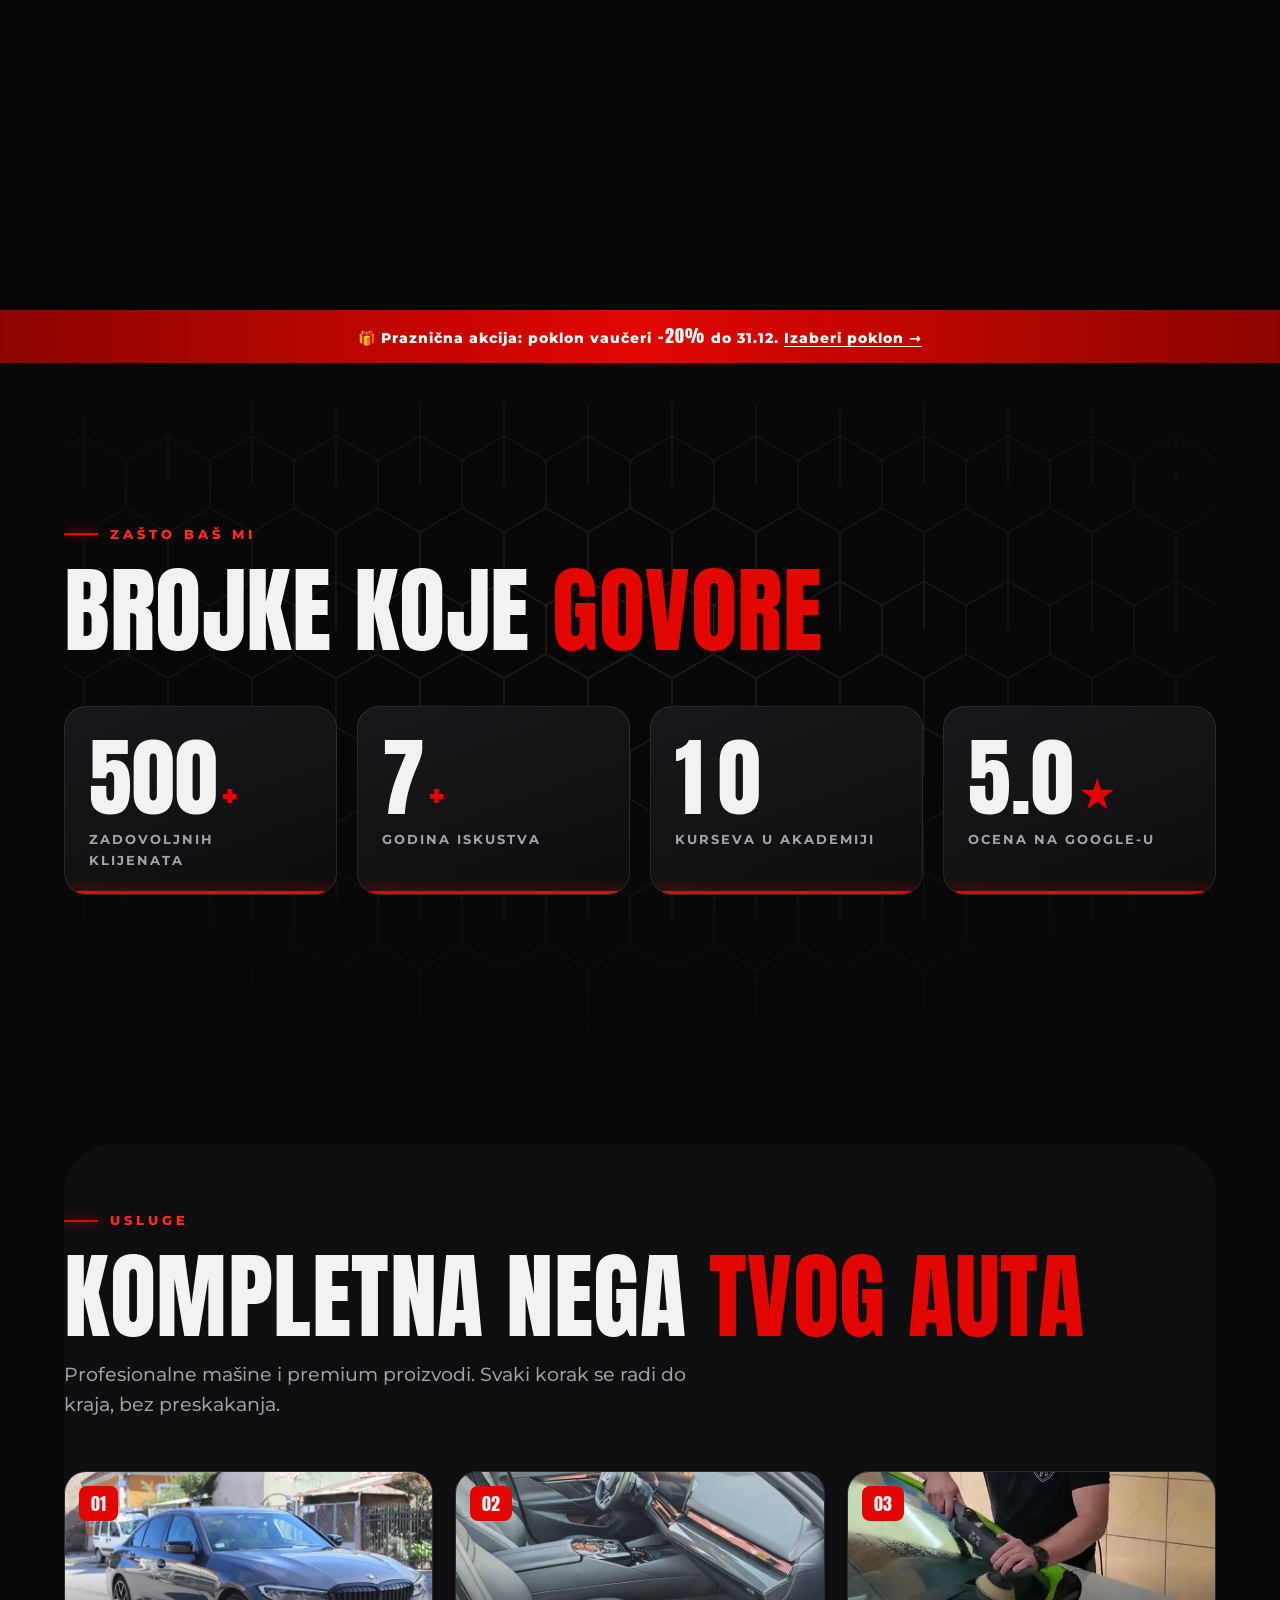
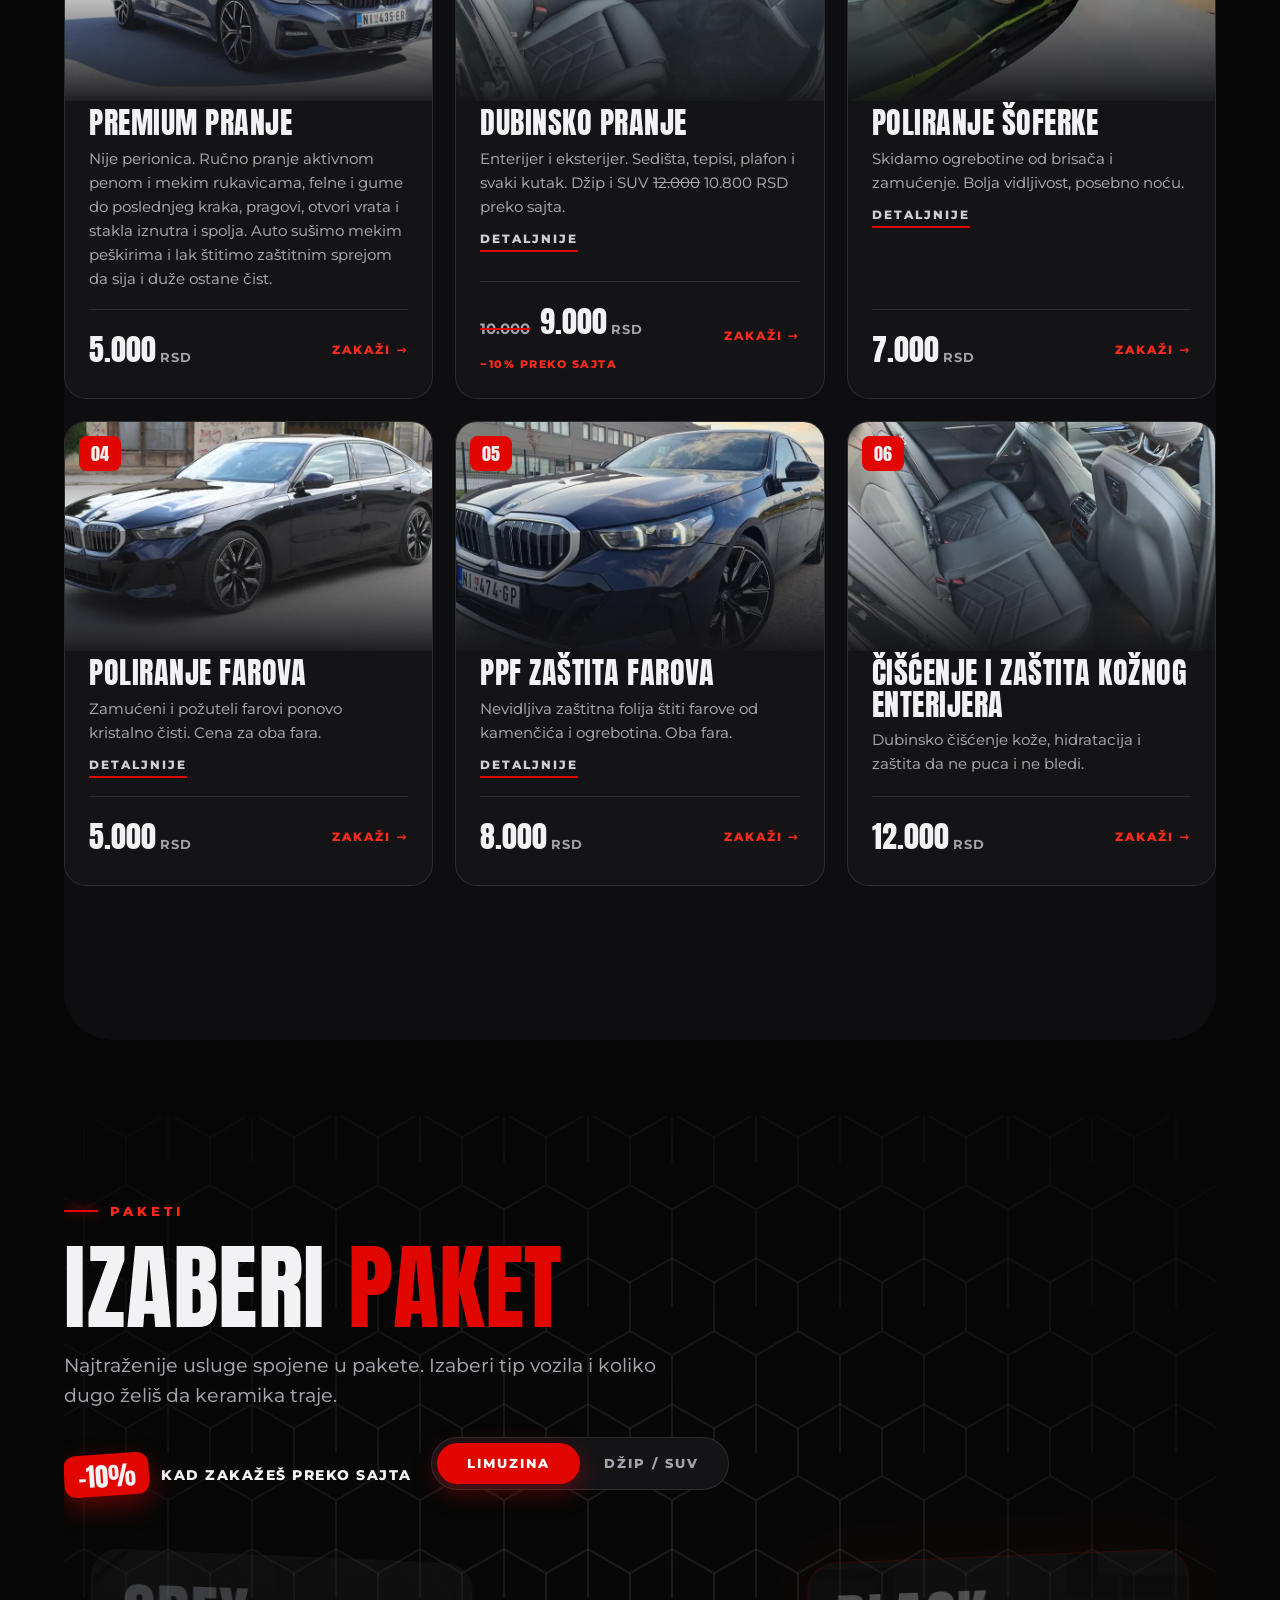
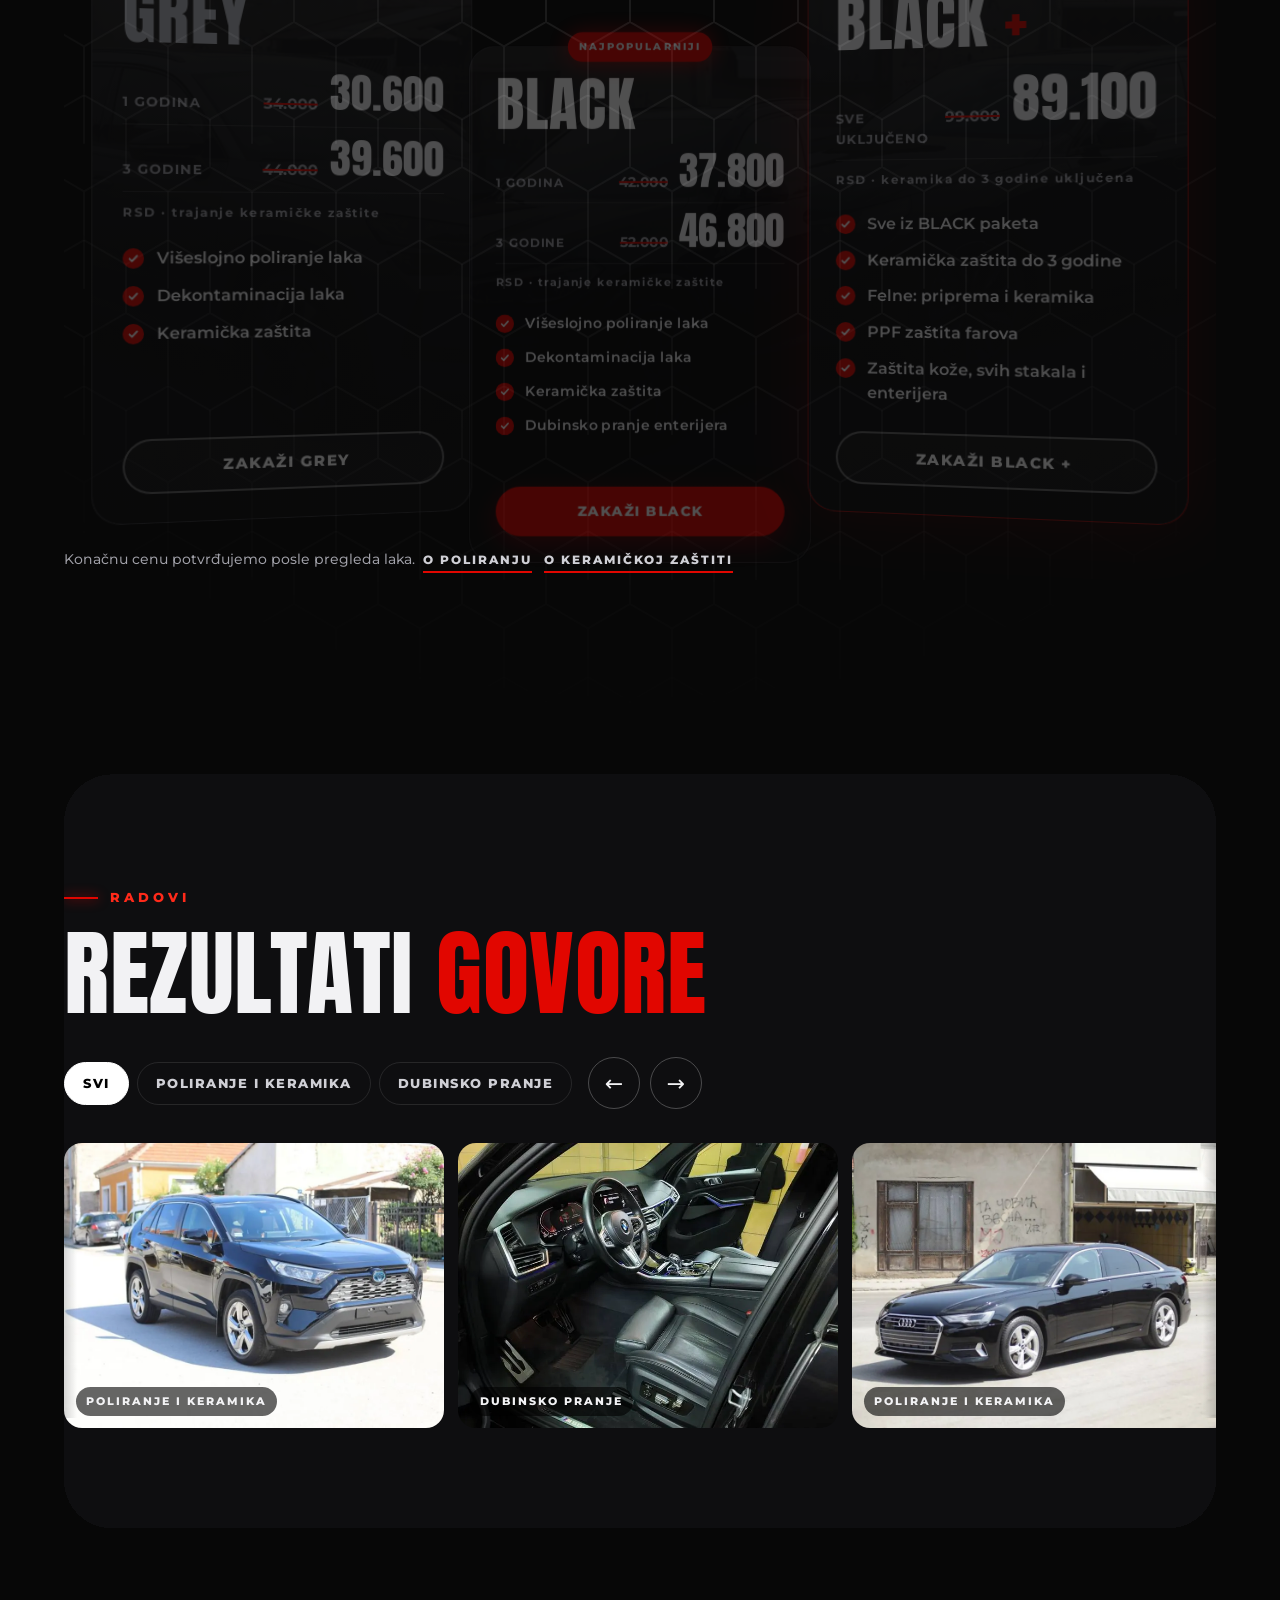
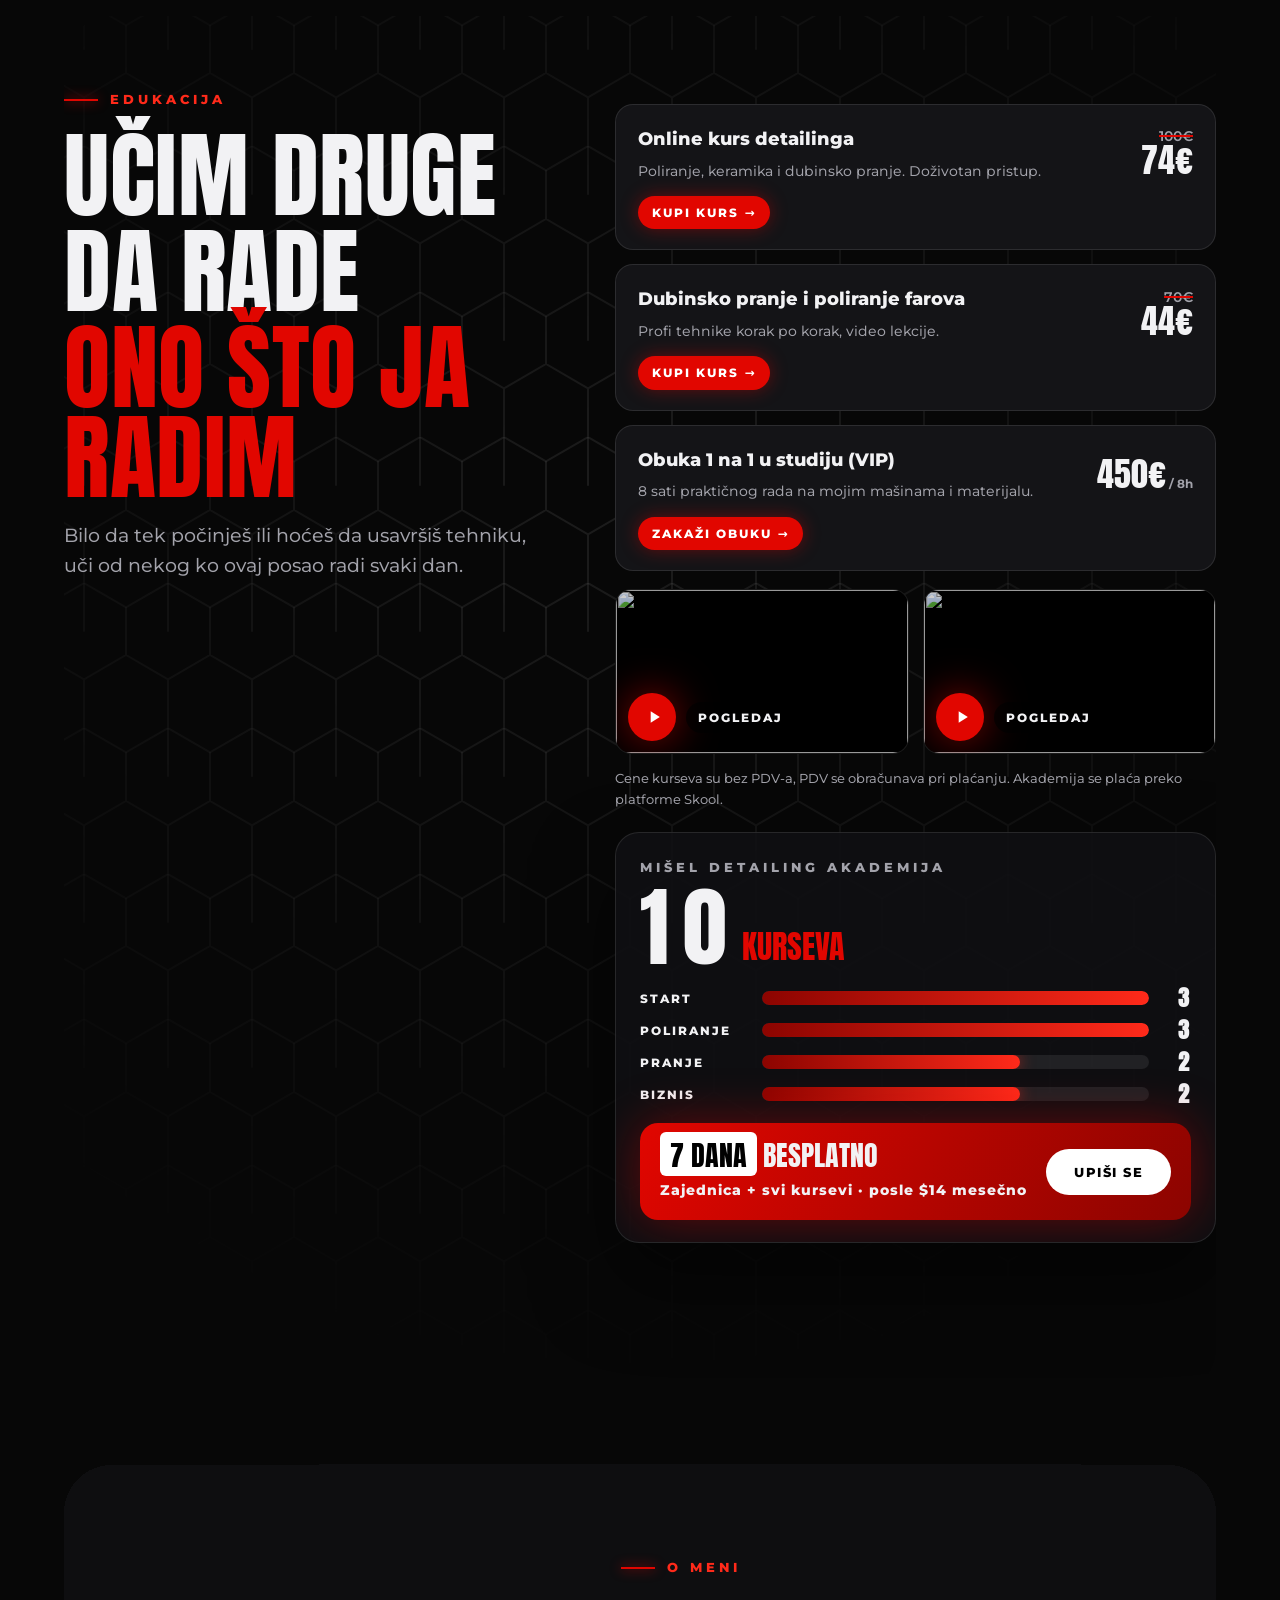
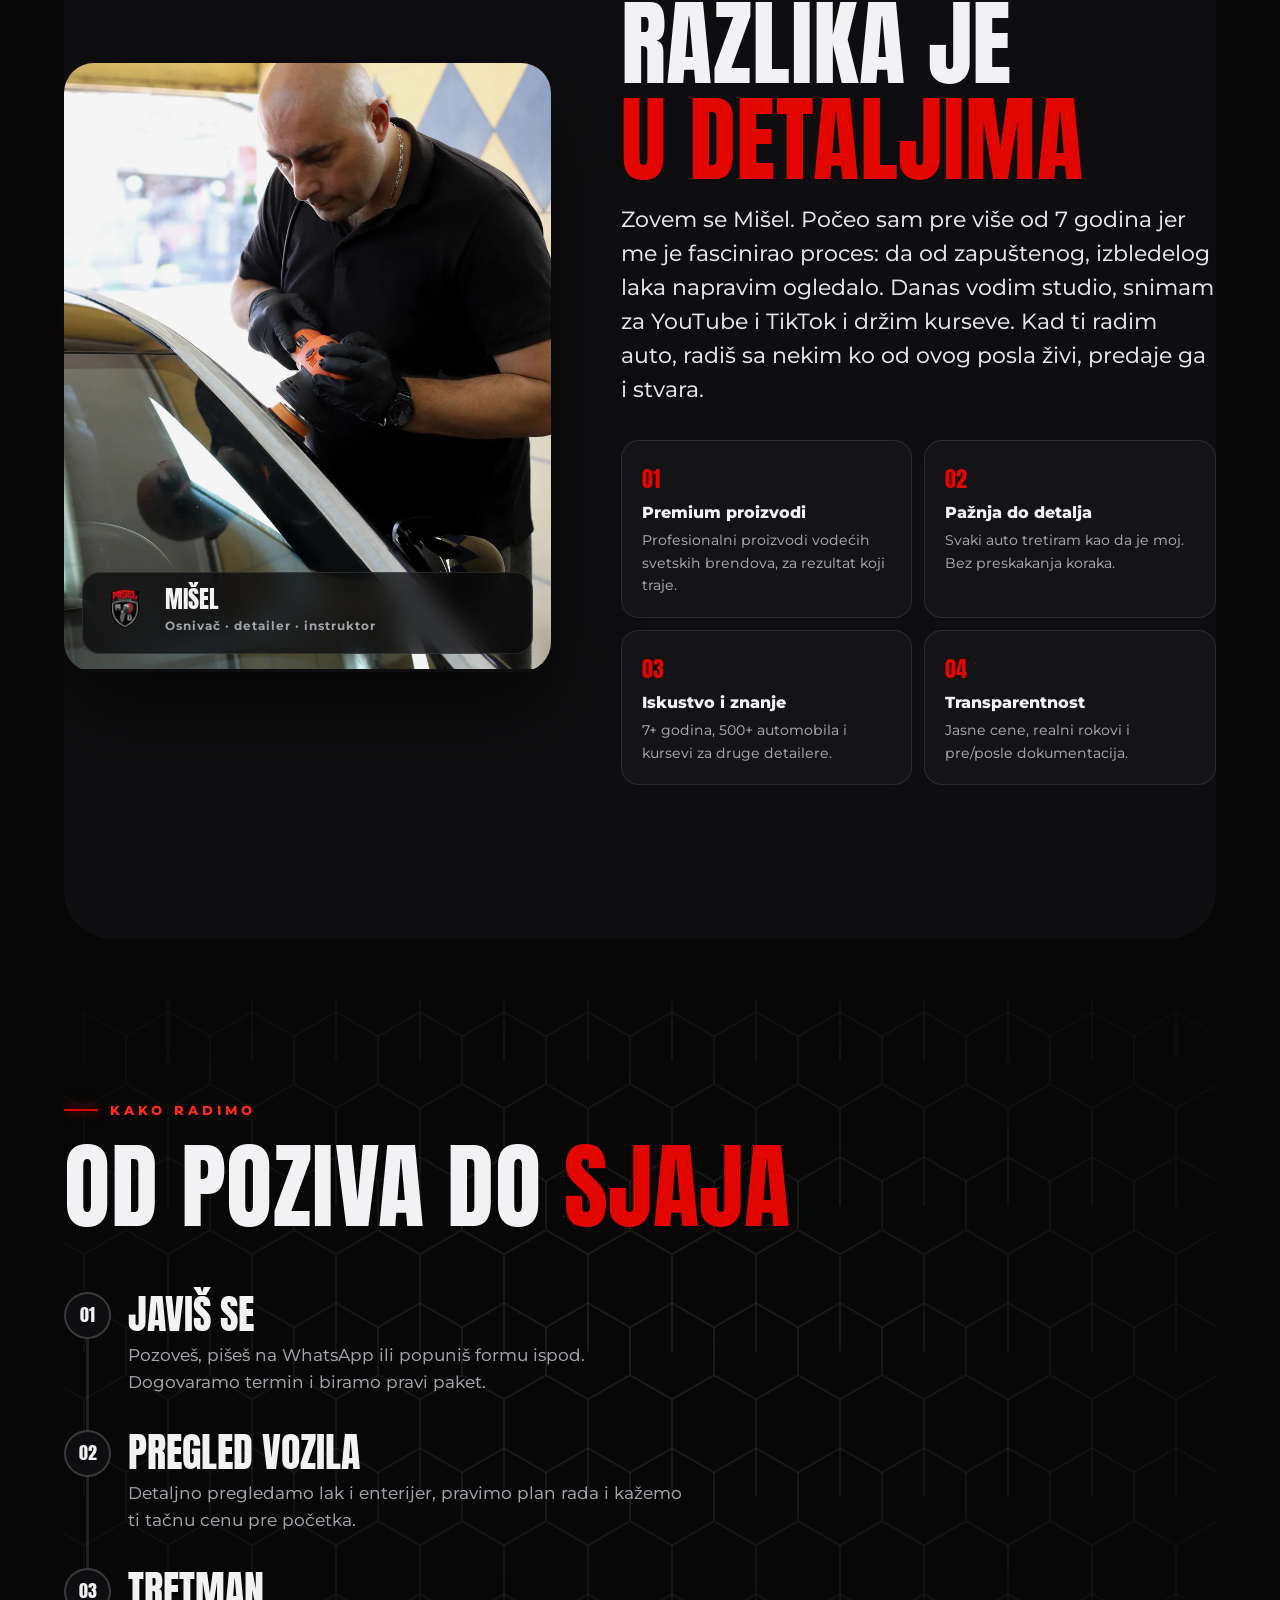
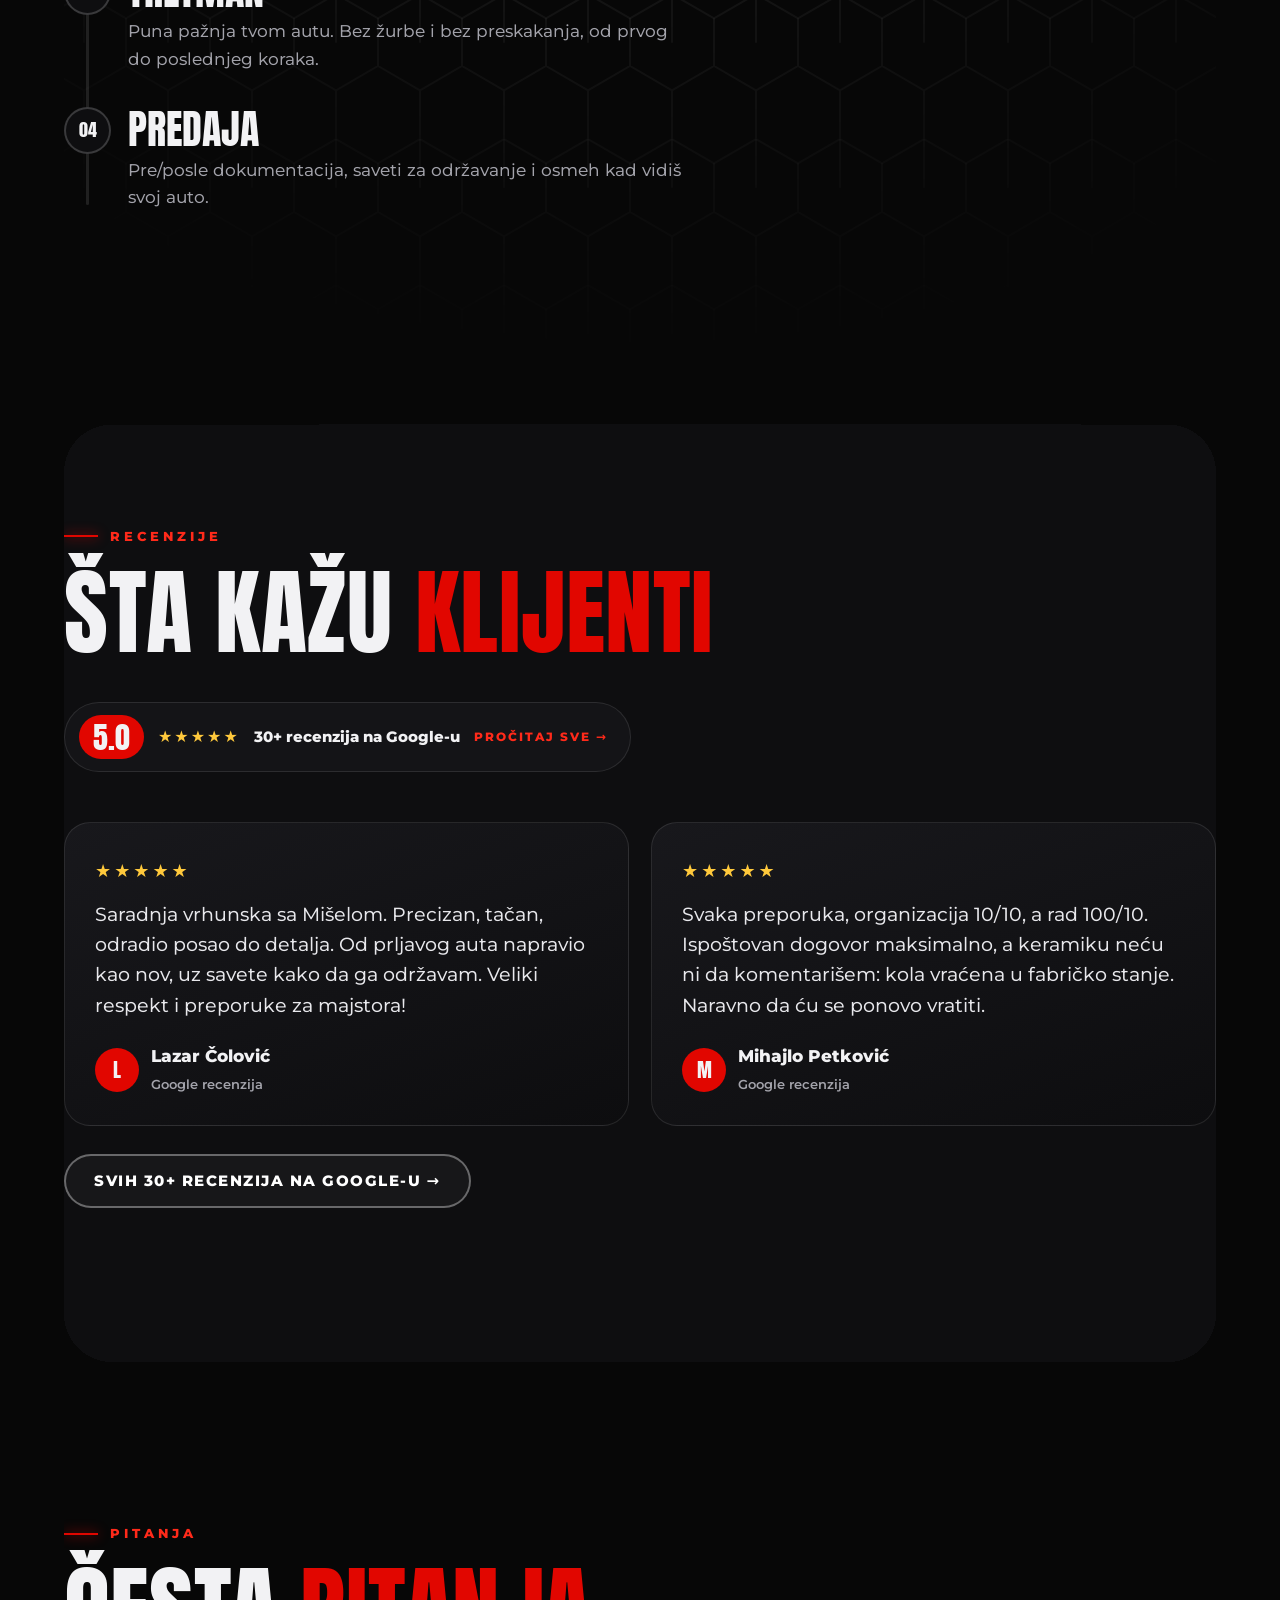
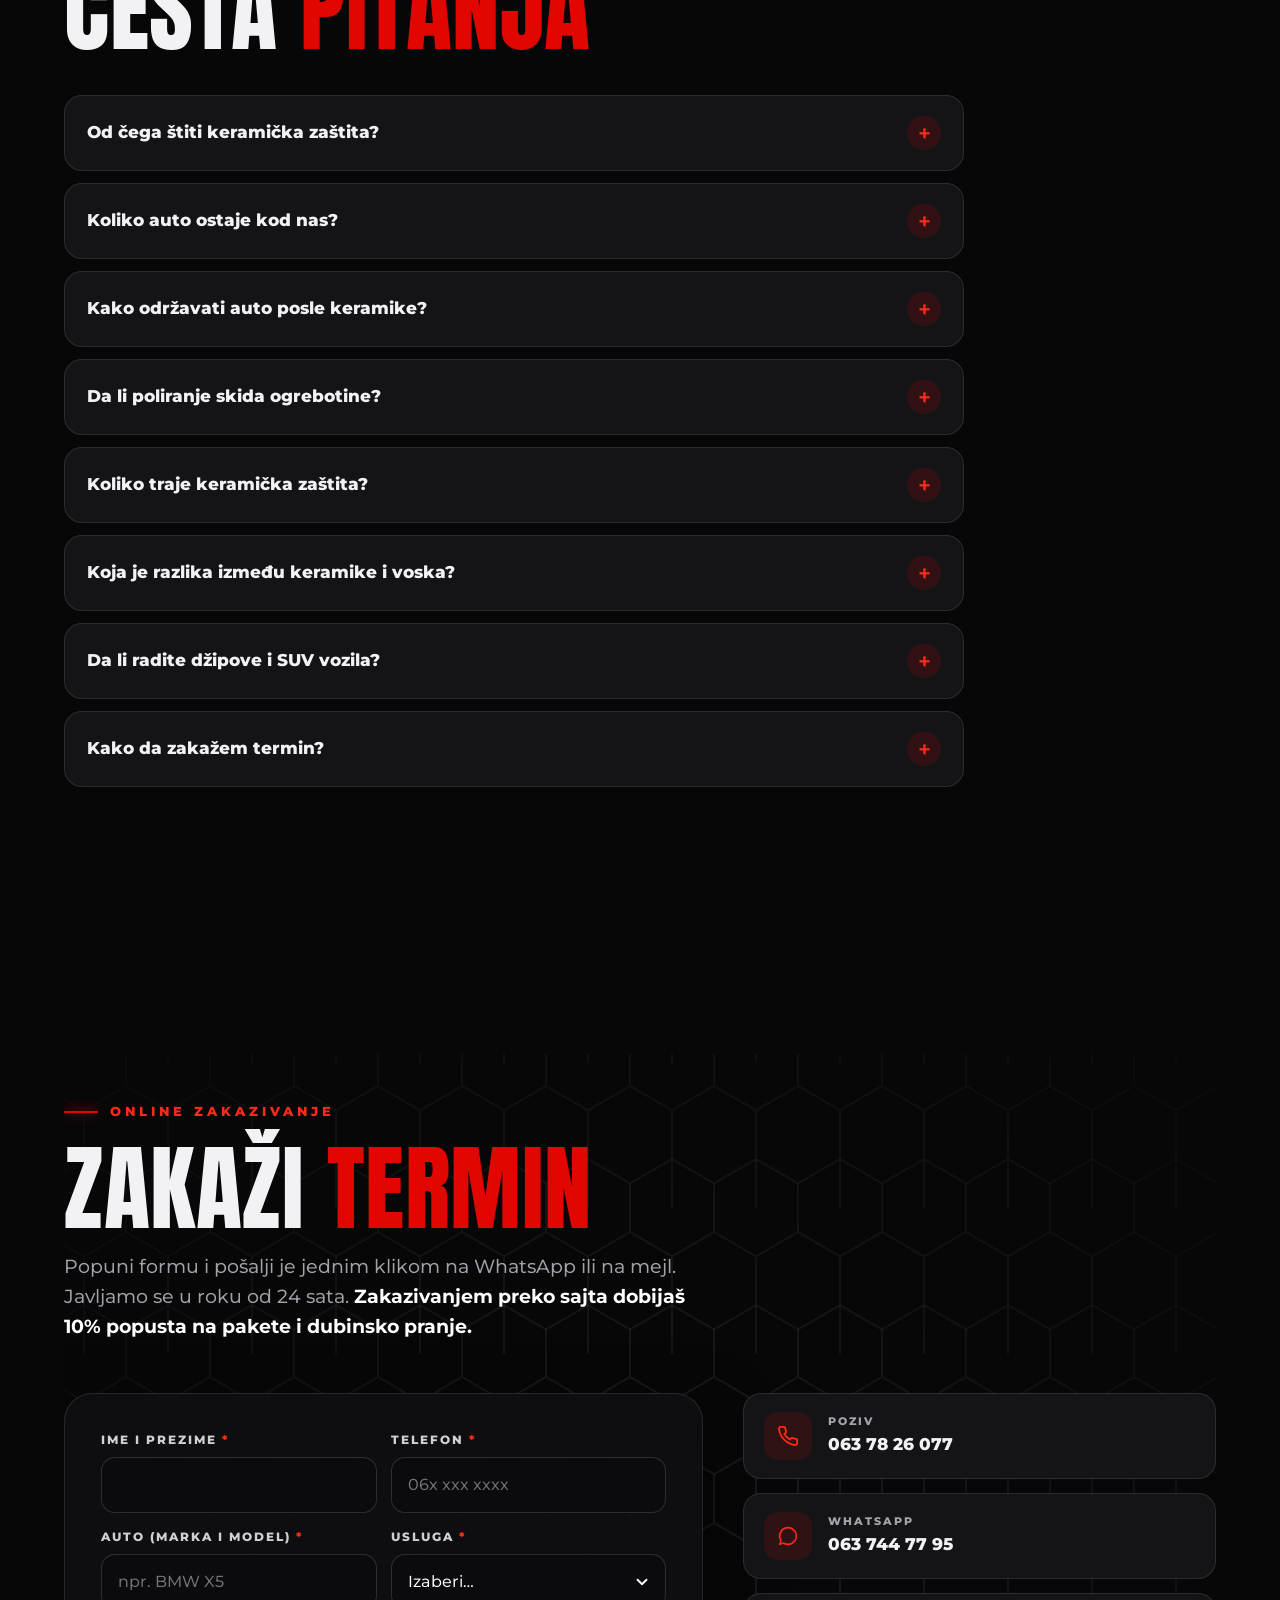
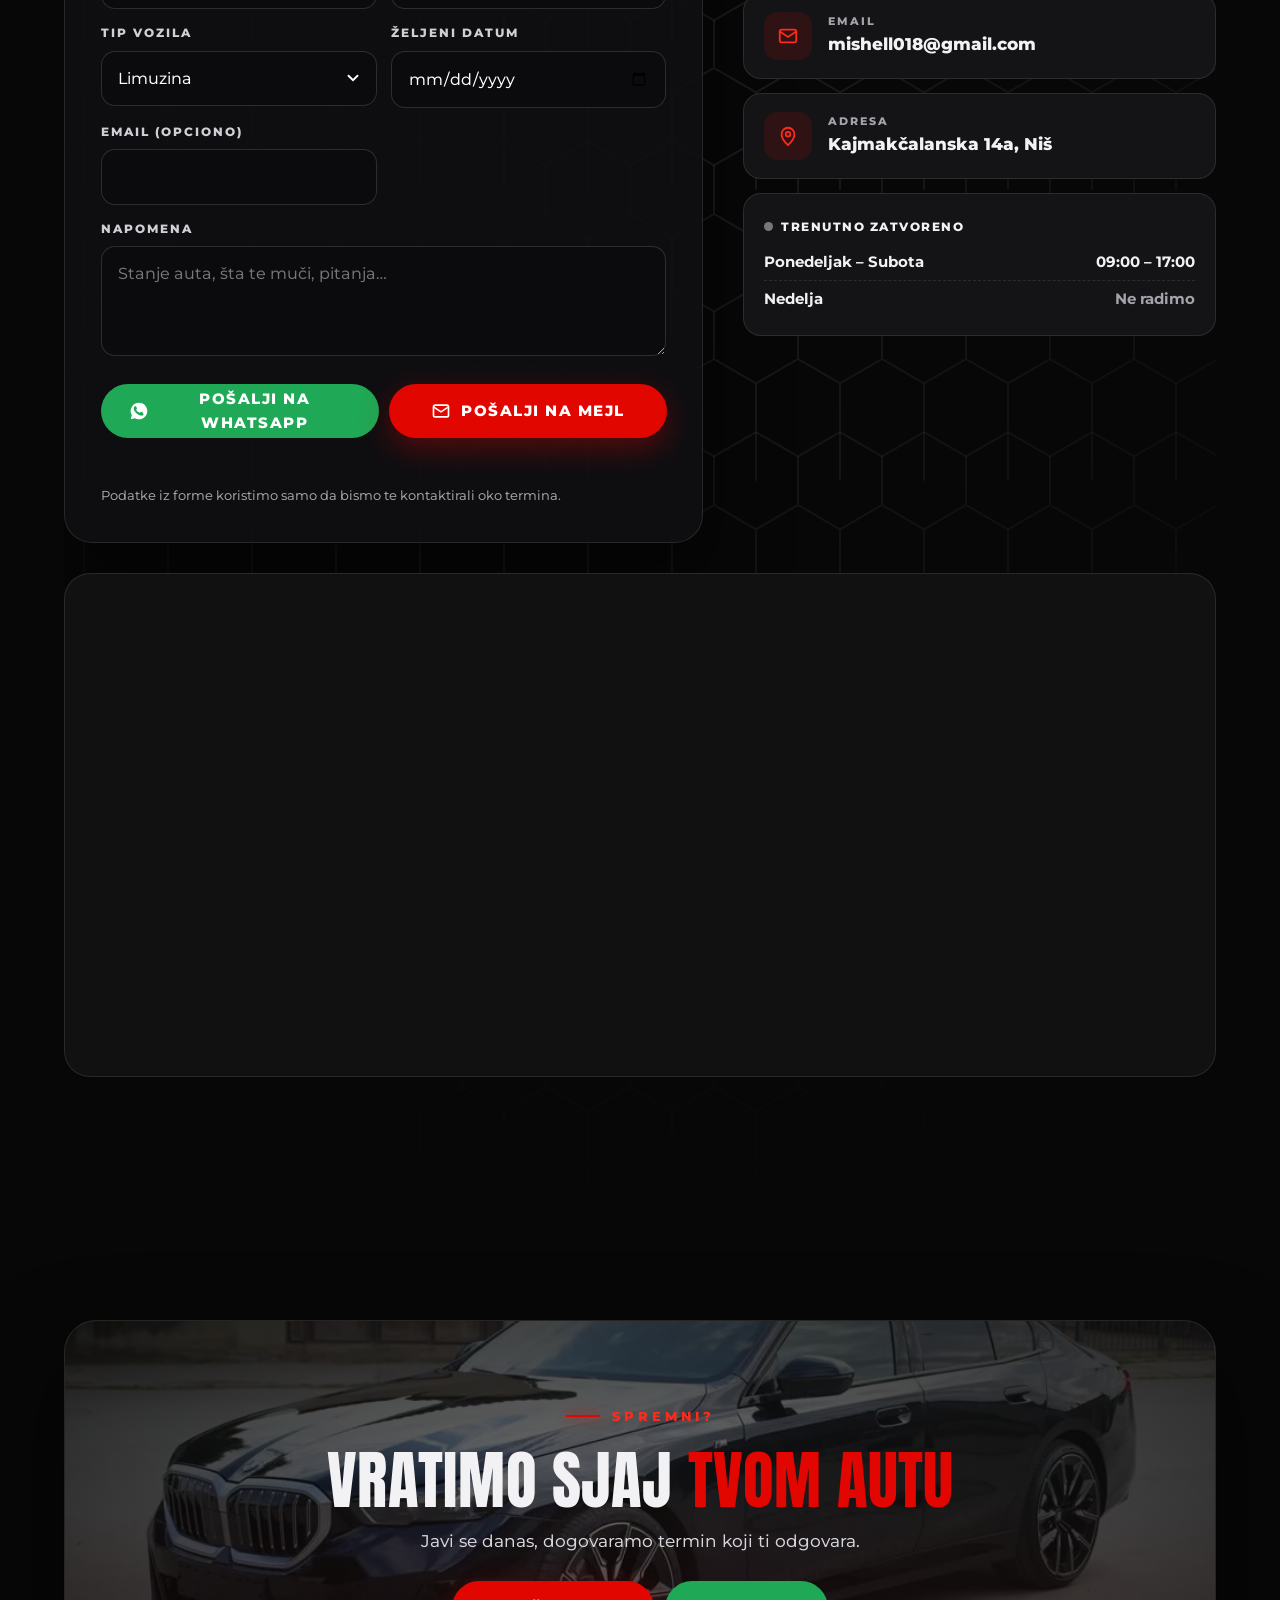
==== commit 838a8573: "Proba: skrol uvod (BMW prljav → sjajan) i Detailer koji uči detailere Co-Authored-By: Claude Opus 5." ====
--- a/index.html
+++ b/index.html
@@ -90,6 +90,80 @@
   </div>
 
   <main id="top">
+    <!-- PROBA: skrol pere BMW -->
+    <style>
+      #hero { display: none !important; }
+      #wash { position: relative; height: 390vh; background: #050505; }
+      #wash .stage { position: sticky; top: 0; height: 100vh; height: 100svh; overflow: hidden; }
+      #wash .shot { position: absolute; inset: 0; }
+      #wash .shot img { position: absolute; inset: 0; width: 100%; height: 100%; object-fit: cover; object-position: 55% 58%; }
+      @media (max-width: 760px) { #wash .shot img { object-position: 62% 60%; } }
+      #wClean { clip-path: inset(0 100% 0 0); }
+      #wash .stage::after { content: ""; position: absolute; inset: 0; pointer-events: none; background: linear-gradient(180deg, rgba(5,5,5,.85) 0%, rgba(5,5,5,.1) 30%, rgba(5,5,5,.05) 70%, rgba(5,5,5,.9) 100%); }
+      #wFoam { position: absolute; top: 0; bottom: 0; left: 0; width: 120px; margin-left: -60px; z-index: 2; opacity: 0; pointer-events: none;
+        background: radial-gradient(ellipse 18px 50% at 50% 50%, rgba(255,255,255,.95), rgba(225,6,0,.45) 45%, transparent 75%); filter: blur(2px); }
+      #wFoam i { position: absolute; left: 50%; width: 10px; height: 10px; border-radius: 50%; background: #fff; box-shadow: 0 0 12px rgba(255,80,60,.9); }
+      .wtx { position: absolute; left: 0; right: 0; z-index: 3; text-align: center; padding: 0 20px; }
+      .wtx.top { top: max(110px, calc(env(safe-area-inset-top, 0px) + 96px)); }
+      .wtx.bot { bottom: max(44px, calc(env(safe-area-inset-bottom, 0px) + 32px)); }
+      .wtx h1, .wtx h2 { font-size: clamp(54px, 9vw, 150px); line-height: 1.06; text-shadow: 0 10px 50px rgba(0,0,0,.7); }
+      .wtx h1 em, .wtx h2 em { font-style: normal; color: var(--red2, #ff2a1a); }
+      .wtx .kick { justify-content: center; }
+      .whint { display: inline-flex; flex-direction: column; align-items: center; gap: 8px; font-weight: 800; font-size: 13px; letter-spacing: .3em; text-transform: uppercase; }
+      .whint i { width: 2px; height: 46px; background: linear-gradient(#e10600, transparent); animation: wdrip 1.6s ease-in-out infinite; transform-origin: top; }
+      @keyframes wdrip { 0% { transform: scaleY(0); opacity: 1 } 70% { transform: scaleY(1); opacity: 1 } 100% { opacity: 0 } }
+      .wmeter { position: absolute; left: 50%; bottom: 0; transform: translateX(-50%); display: inline-flex; align-items: baseline; gap: 14px; background: rgba(5,5,5,.6); -webkit-backdrop-filter: blur(12px); backdrop-filter: blur(12px); border: 1px solid rgba(255,255,255,.14); border-radius: 999px; padding: 10px 26px; opacity: 0; white-space: nowrap; }
+      .wmeter b { font-family: "Anton"; font-weight: 400; font-size: clamp(34px, 4vw, 52px); color: #ff2a1a; font-variant-numeric: tabular-nums; }
+      .wmeter span { font-weight: 800; font-size: 13px; letter-spacing: .3em; }
+      #wt2, #wt3, #wt4 { position: absolute; inset: 0 20px auto; opacity: 0; }
+      .wsub { margin-top: 14px; font-weight: 800; font-size: 15px; letter-spacing: .3em; text-transform: uppercase; color: #e8e8ec; text-shadow: 0 2px 12px rgba(0,0,0,.8); }
+
+    </style>
+
+    <section id="wash" aria-label="Pre i posle detailinga">
+      <div class="stage">
+        <div class="shot" id="wDirty"><picture><source media="(max-width: 760px)" srcset="assets/img/bmw_dirty_s.webp" /><img src="assets/img/bmw_dirty.webp" alt="Prljav BMW M5 pre detailinga" /></picture></div>
+        <div class="shot" id="wClean"><picture><source media="(max-width: 760px)" srcset="assets/img/bmw_clean_s.webp" /><img src="assets/img/bmw_clean.webp" alt="Isti BMW M5 posle detailinga" /></picture></div>
+        <div id="wFoam"></div>
+        <div class="wtx top">
+          <div id="wt1"><span class="kicker">Poliranje · Keramička zaštita · Niš</span><h1 class="display" style="margin-top:12px">Ispod je<br /><em>fabrički sjaj</em></h1></div>
+          <div id="wt2"><h2 class="display">Poliranjem<br /><em>ga vraćamo</em></h2></div>
+          <div id="wt3"><h2 class="display">Keramikom<br /><em>ga čuvamo</em></h2><p class="wsub">zaštita do 3 godine</p></div>
+          <div id="wt4"><h2 class="display">Detailer koji<br /><em>uči detailere</em></h2><p class="wsub">10 kurseva · Mišel Detailing Akademija</p></div>
+        </div>
+        <div class="wtx bot">
+          <div class="whint" id="wHint"><span>Skroluj i otkrij ga</span><i></i></div>
+          <div class="wmeter" id="wMeter"><b id="wPct">0%</b><span>SJAJ</span></div>
+        </div>
+      </div>
+    </section>
+
+
+    <script>
+      window.addEventListener("load", () => {
+        if (!window.gsap || !window.ScrollTrigger || matchMedia("(prefers-reduced-motion: reduce)").matches) { document.getElementById("wClean").style.clipPath = "none"; return; }
+        const foam = document.getElementById("wFoam");
+        for (let i = 0; i < 14; i++) { const d = document.createElement("i"); d.style.top = (i * 7 + Math.random() * 5) + "%"; d.style.marginLeft = (Math.random() * 40 - 25) + "px"; d.style.transform = `scale(${0.4 + Math.random() * 0.9})`; foam.appendChild(d); }
+        const pct = document.getElementById("wPct"), p = { v: 0 };
+        gsap.timeline({ scrollTrigger: { trigger: "#wash", start: "top top", end: "bottom bottom", scrub: 0.6 } })
+          .to("#wHint", { opacity: 0, y: 20, duration: 0.08 }, 0.02)
+          .to("#wt1", { opacity: 0, y: -40, duration: 0.1 }, 0.05)
+          .to("#wMeter", { opacity: 1, duration: 0.06 }, 0.08)
+          .to("#wFoam", { opacity: 1, duration: 0.04 }, 0.1)
+          .fromTo("#wClean", { clipPath: "inset(0 100% 0 0)" }, { clipPath: "inset(0 0% 0 0)", duration: 0.6, ease: "none" }, 0.12)
+          .fromTo("#wFoam", { left: "0%" }, { left: "100%", duration: 0.6, ease: "none" }, 0.12)
+          .fromTo(p, { v: 0 }, { v: 100, duration: 0.6, ease: "none", onUpdate: () => (pct.textContent = Math.round(p.v) + "%") }, 0.12)
+          .fromTo("#wt2", { opacity: 0, y: 40 }, { opacity: 1, y: 0, duration: 0.1 }, 0.3)
+          .to("#wt2", { opacity: 0, y: -40, duration: 0.08 }, 0.62)
+          .to("#wFoam", { opacity: 0, duration: 0.04 }, 0.72)
+          .fromTo("#wt3", { opacity: 0, y: 40, scale: 0.9 }, { opacity: 1, y: 0, scale: 1, duration: 0.08 }, 0.72)
+          .to("#wt3", { opacity: 0, y: -40, duration: 0.06 }, 0.84)
+          .fromTo("#wt4", { opacity: 0, y: 40, scale: 0.9 }, { opacity: 1, y: 0, scale: 1, duration: 0.08 }, 0.88)
+          .fromTo("#wash .shot img", { scale: 1.08 }, { scale: 1, duration: 1, ease: "none" }, 0)
+          .to("#wMeter", { opacity: 0, duration: 0.06 }, 0.8);
+        ScrollTrigger.refresh();
+      });
+    </script>
     <!-- HERO -->
     <section class="hero" id="hero">
       <div class="hero-media">
--- a/css/style.css
+++ b/css/style.css
@@ -604,3 +604,12 @@
 .promo span { text-decoration: underline; text-underline-offset: 3px; white-space: nowrap; }
 .gift .ctas { display: flex; flex-wrap: wrap; gap: 12px; margin-top: 30px; }
 .nav-gift { color: var(--red2) !important; }
+.gsend-t { margin-top: 8px; font-weight: 800; font-size: 13px; letter-spacing: 1.5px; text-transform: uppercase; color: var(--muted); }
+.gbtns { display: grid; grid-template-columns: repeat(3, 1fr); gap: 10px; }
+@media (max-width: 520px) { .gbtns { grid-template-columns: 1fr; } }
+.gbtns .btn { justify-content: center; gap: 10px; width: 100%; }
+.btn-viber { background: #7360f2; color: #fff; }
+.btn-viber:hover { background: #8574ff; box-shadow: 0 14px 40px rgba(115,96,242,0.45); }
+.gcall { color: var(--muted); font-size: 14px; font-weight: 600; }
+.gcall a { color: #fff; font-weight: 800; }
+@media (min-width: 640px) { .gform .gsend-t, .gform .gbtns, .gform .gcall { grid-column: 1 / -1; } }
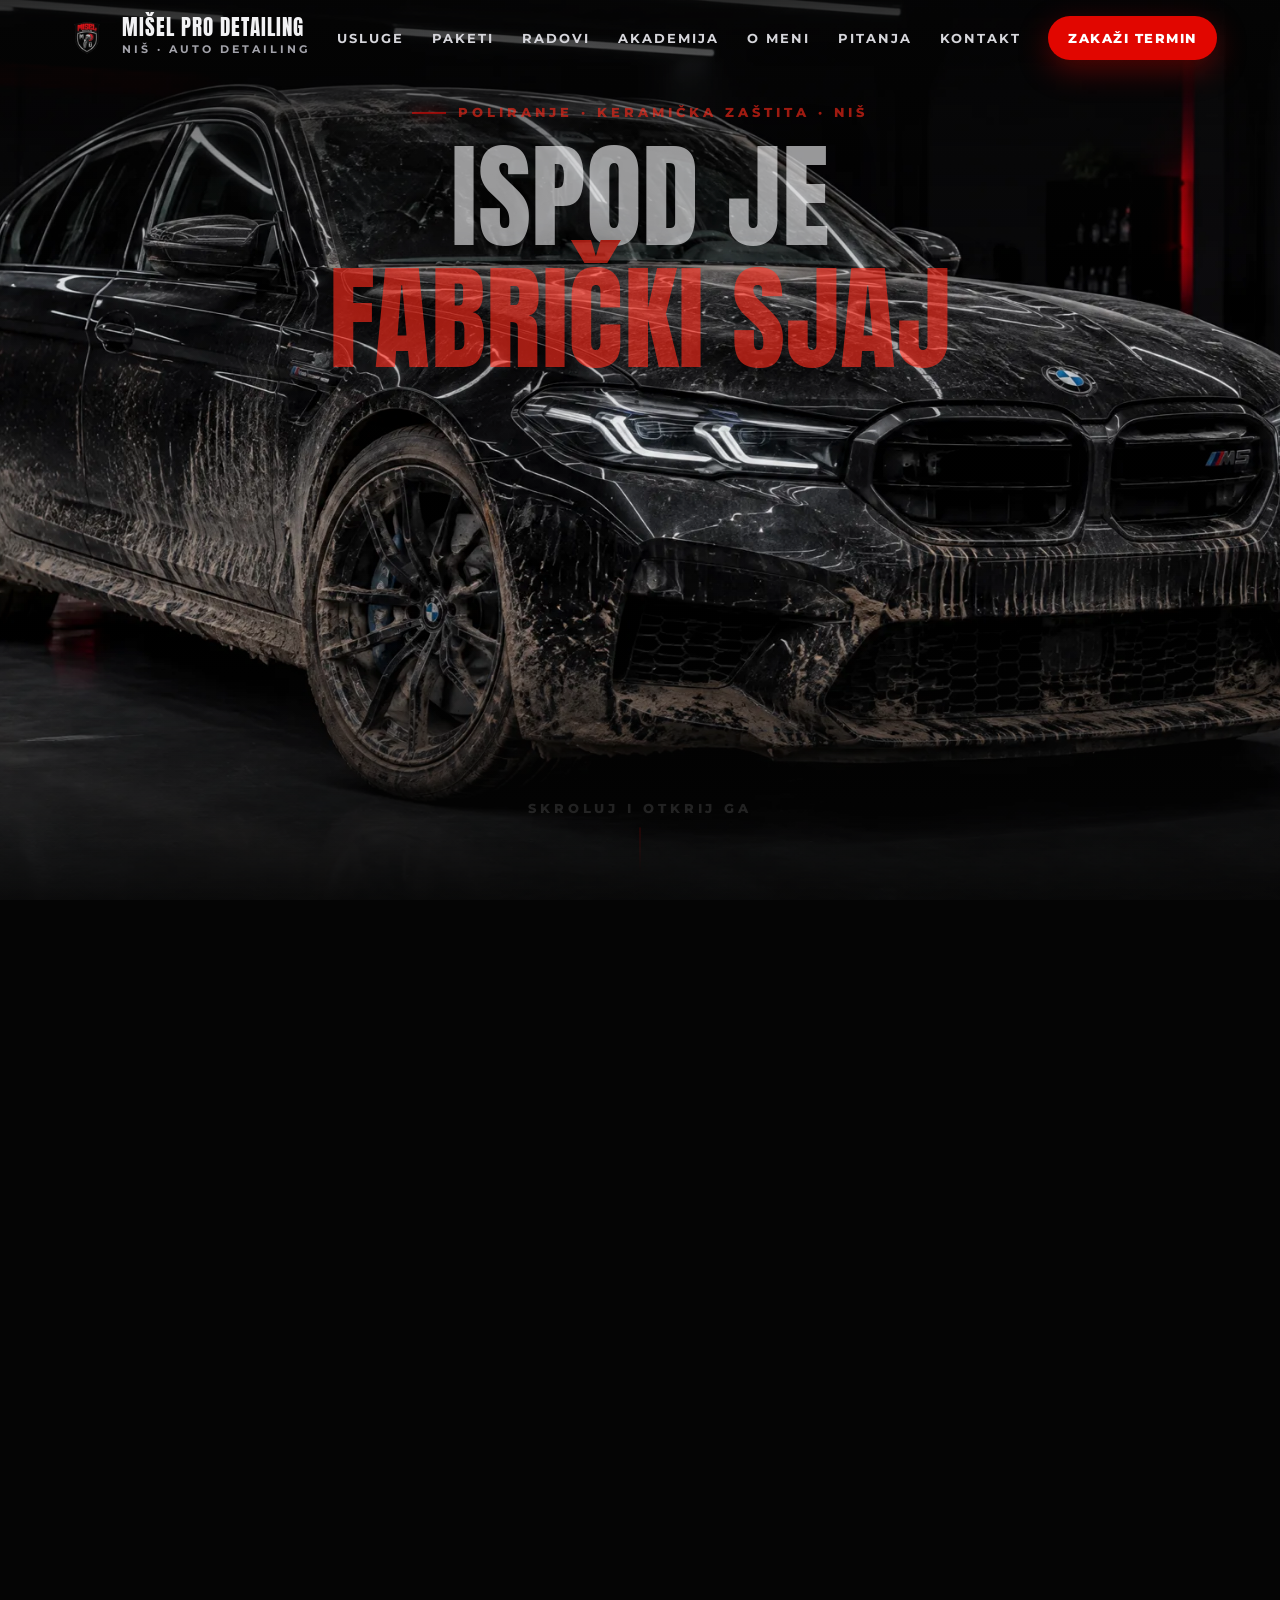
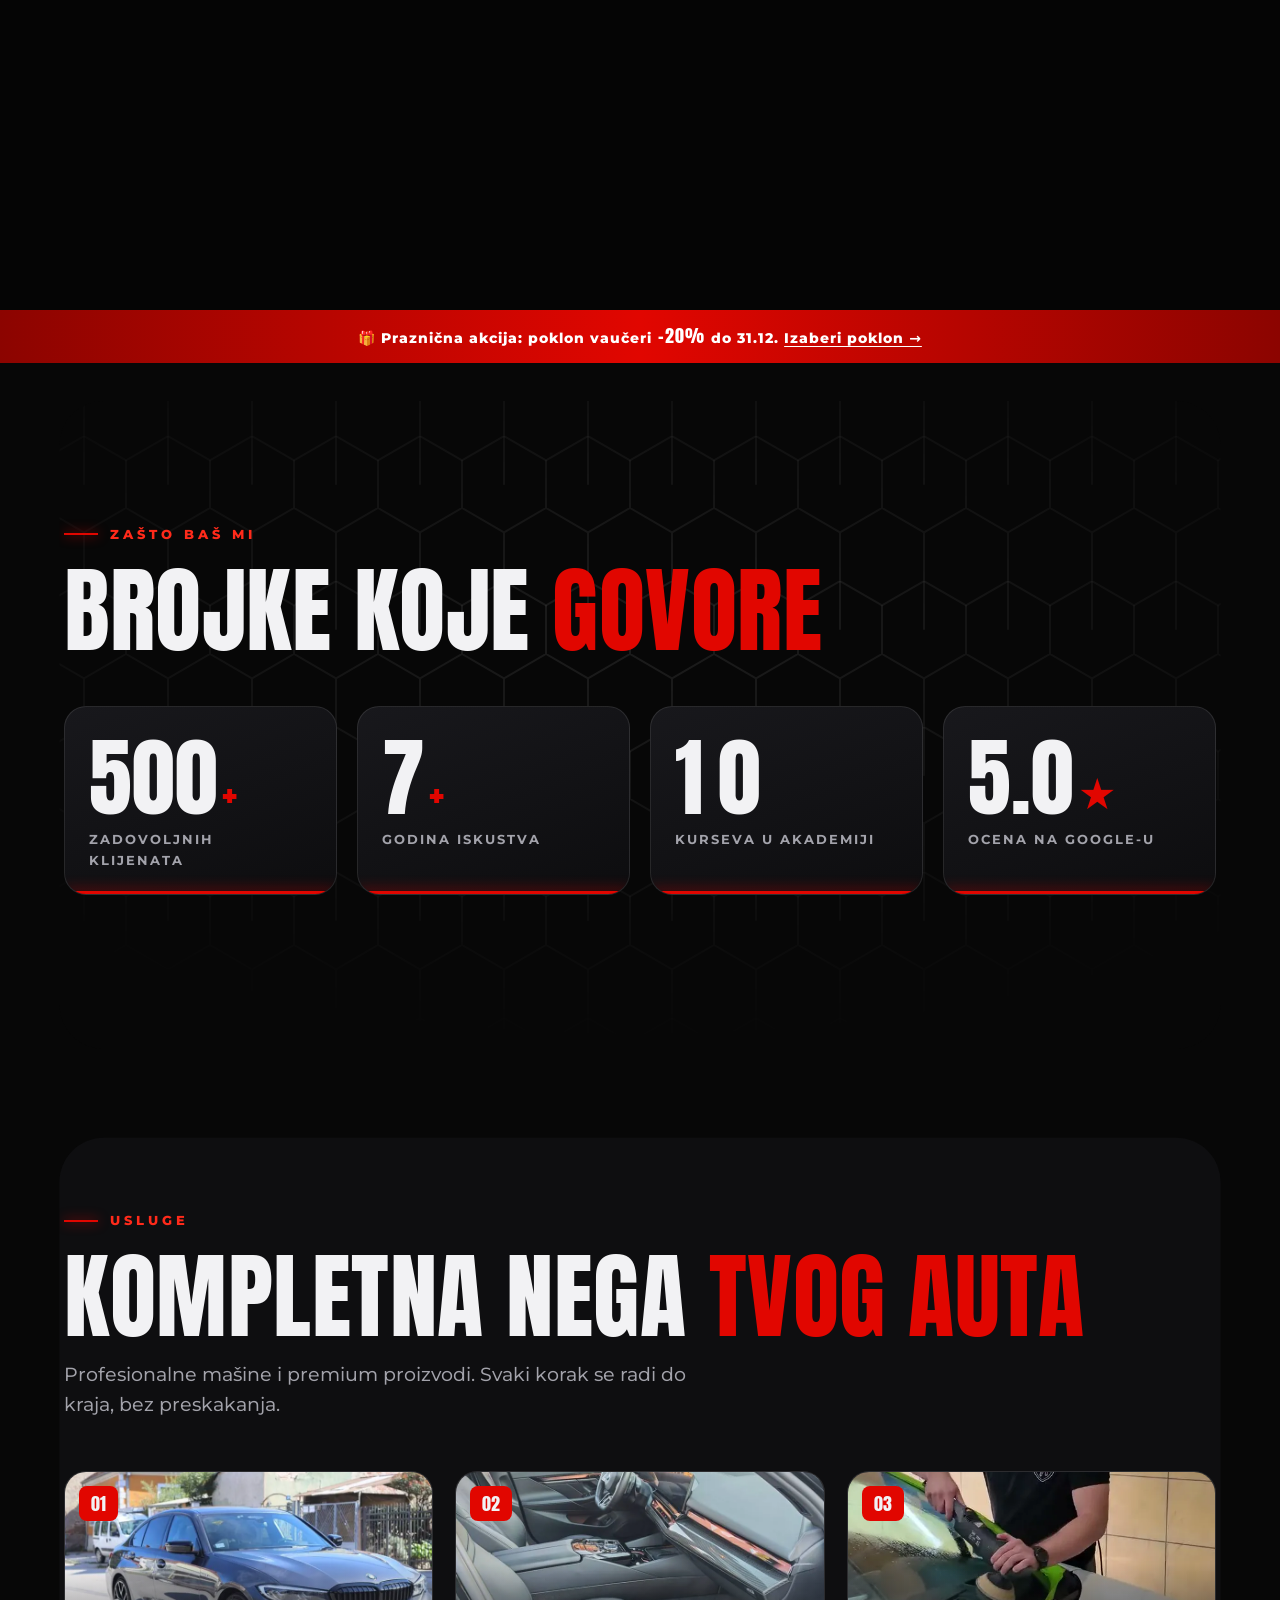
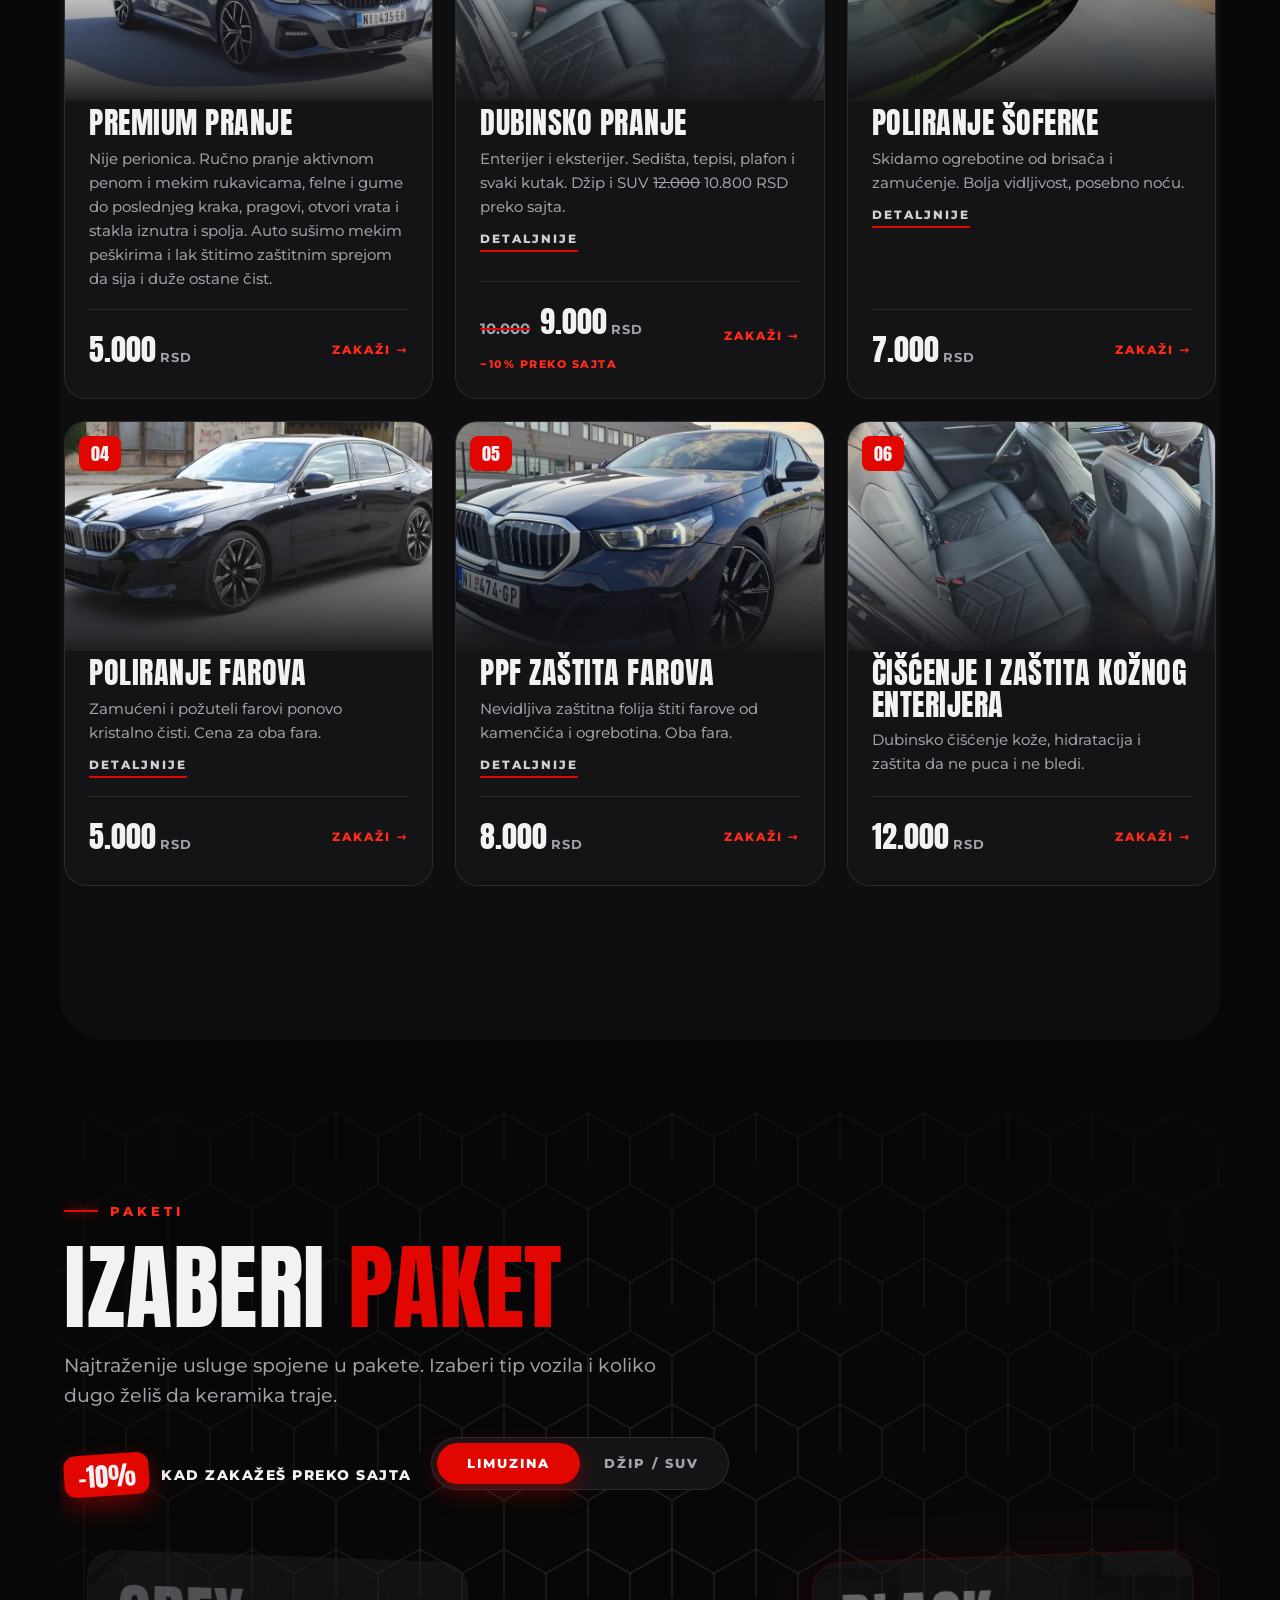
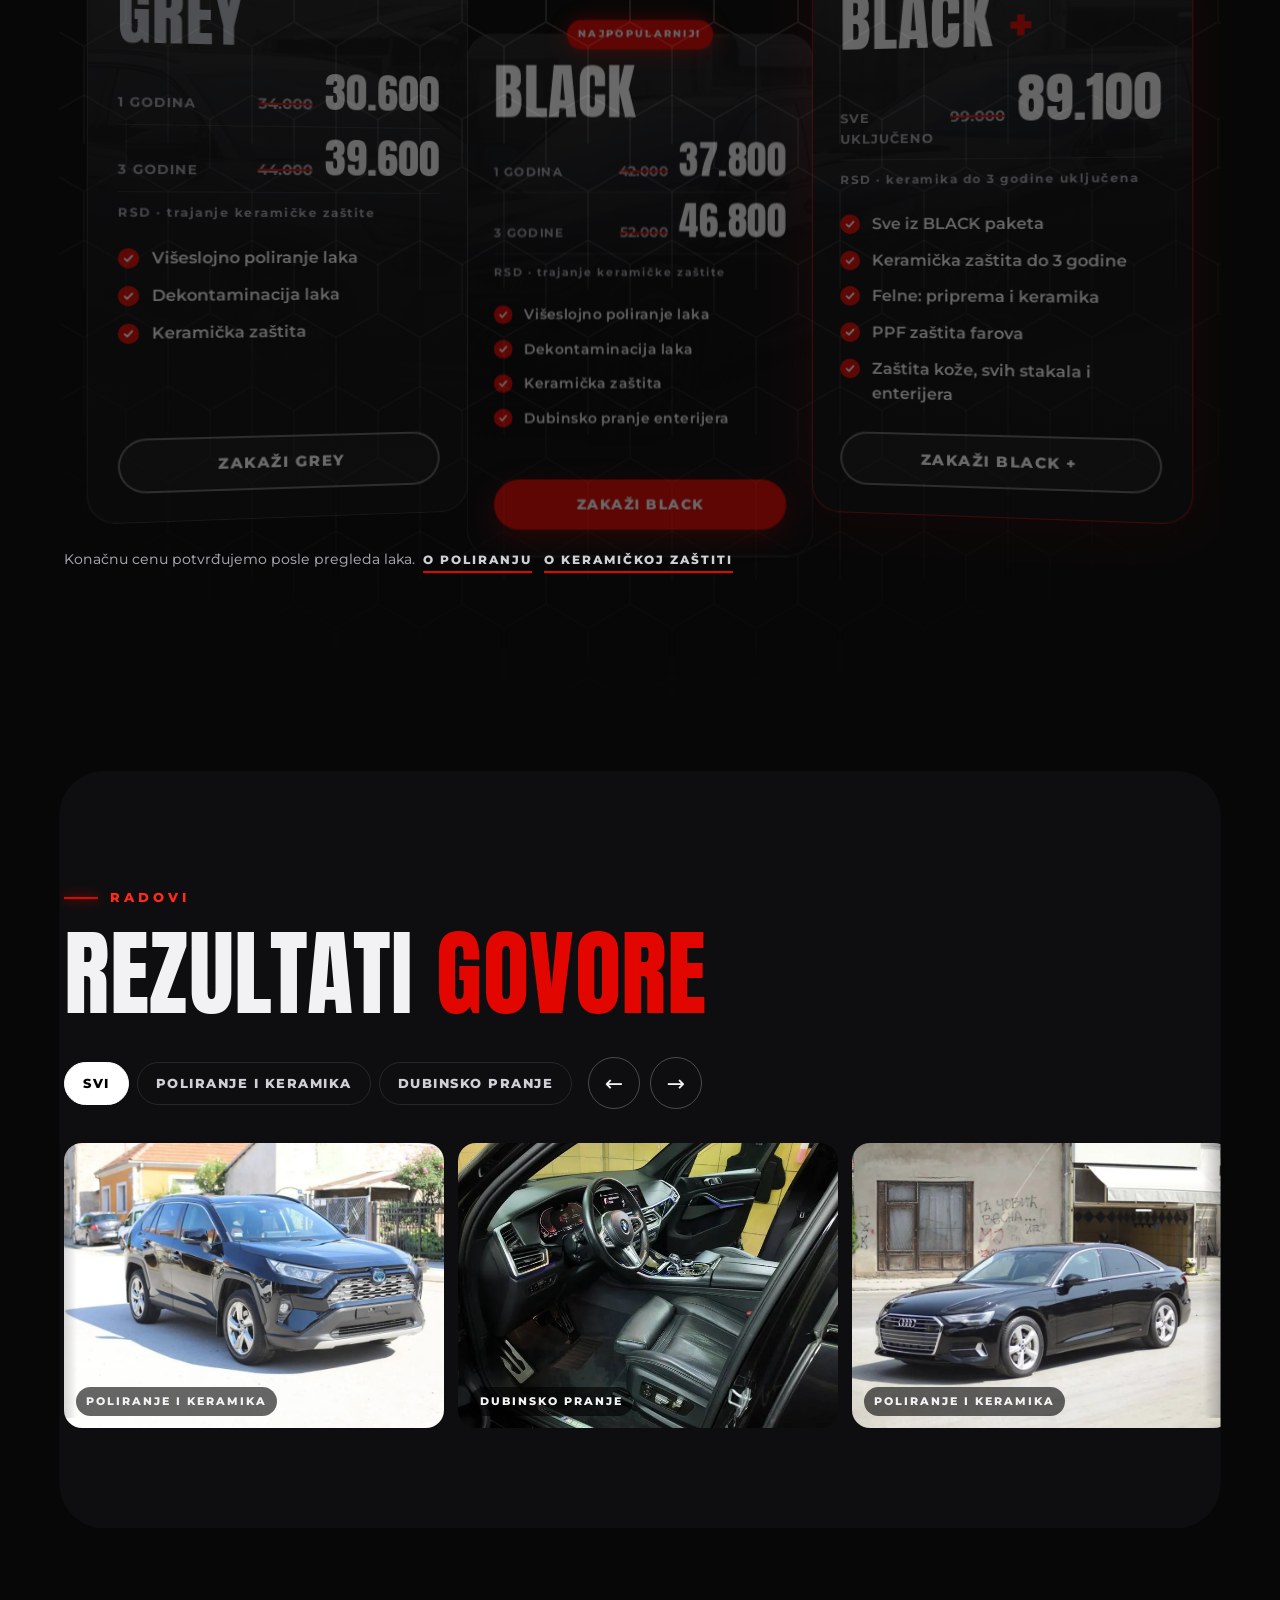
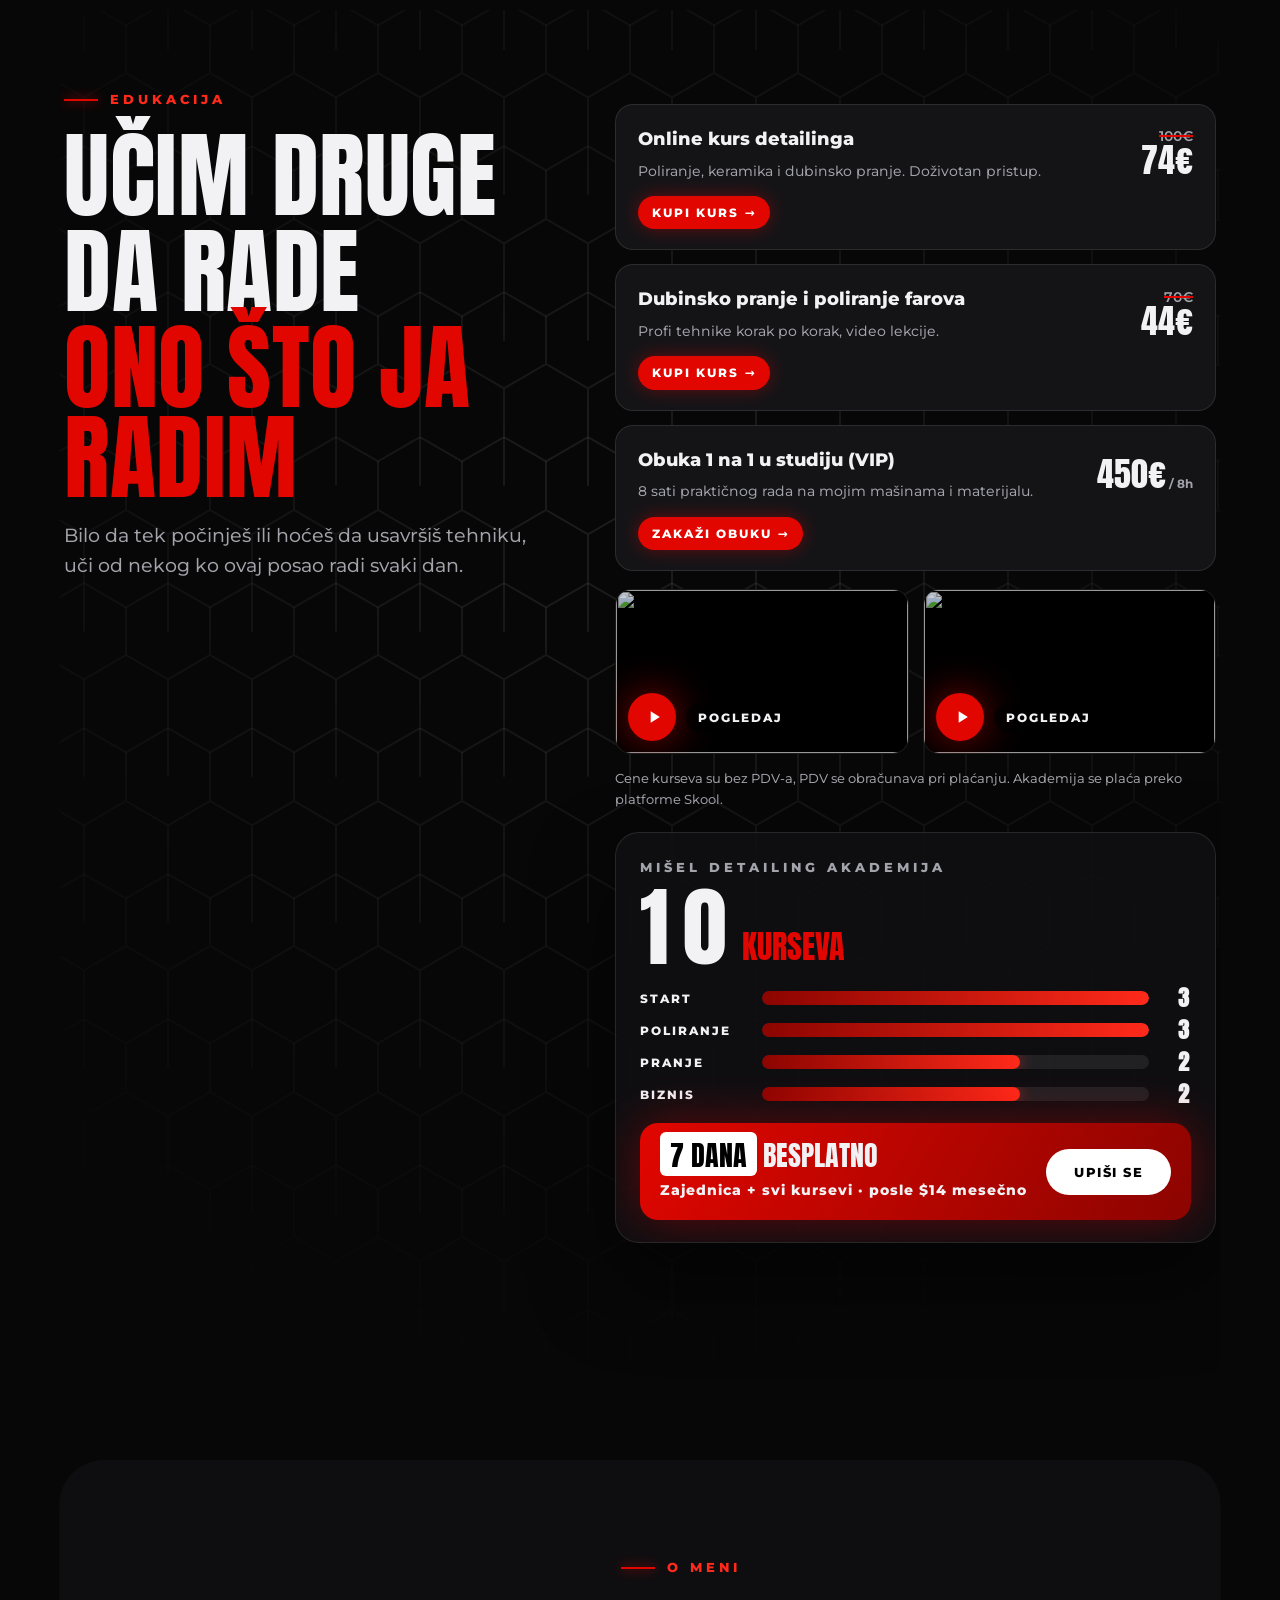
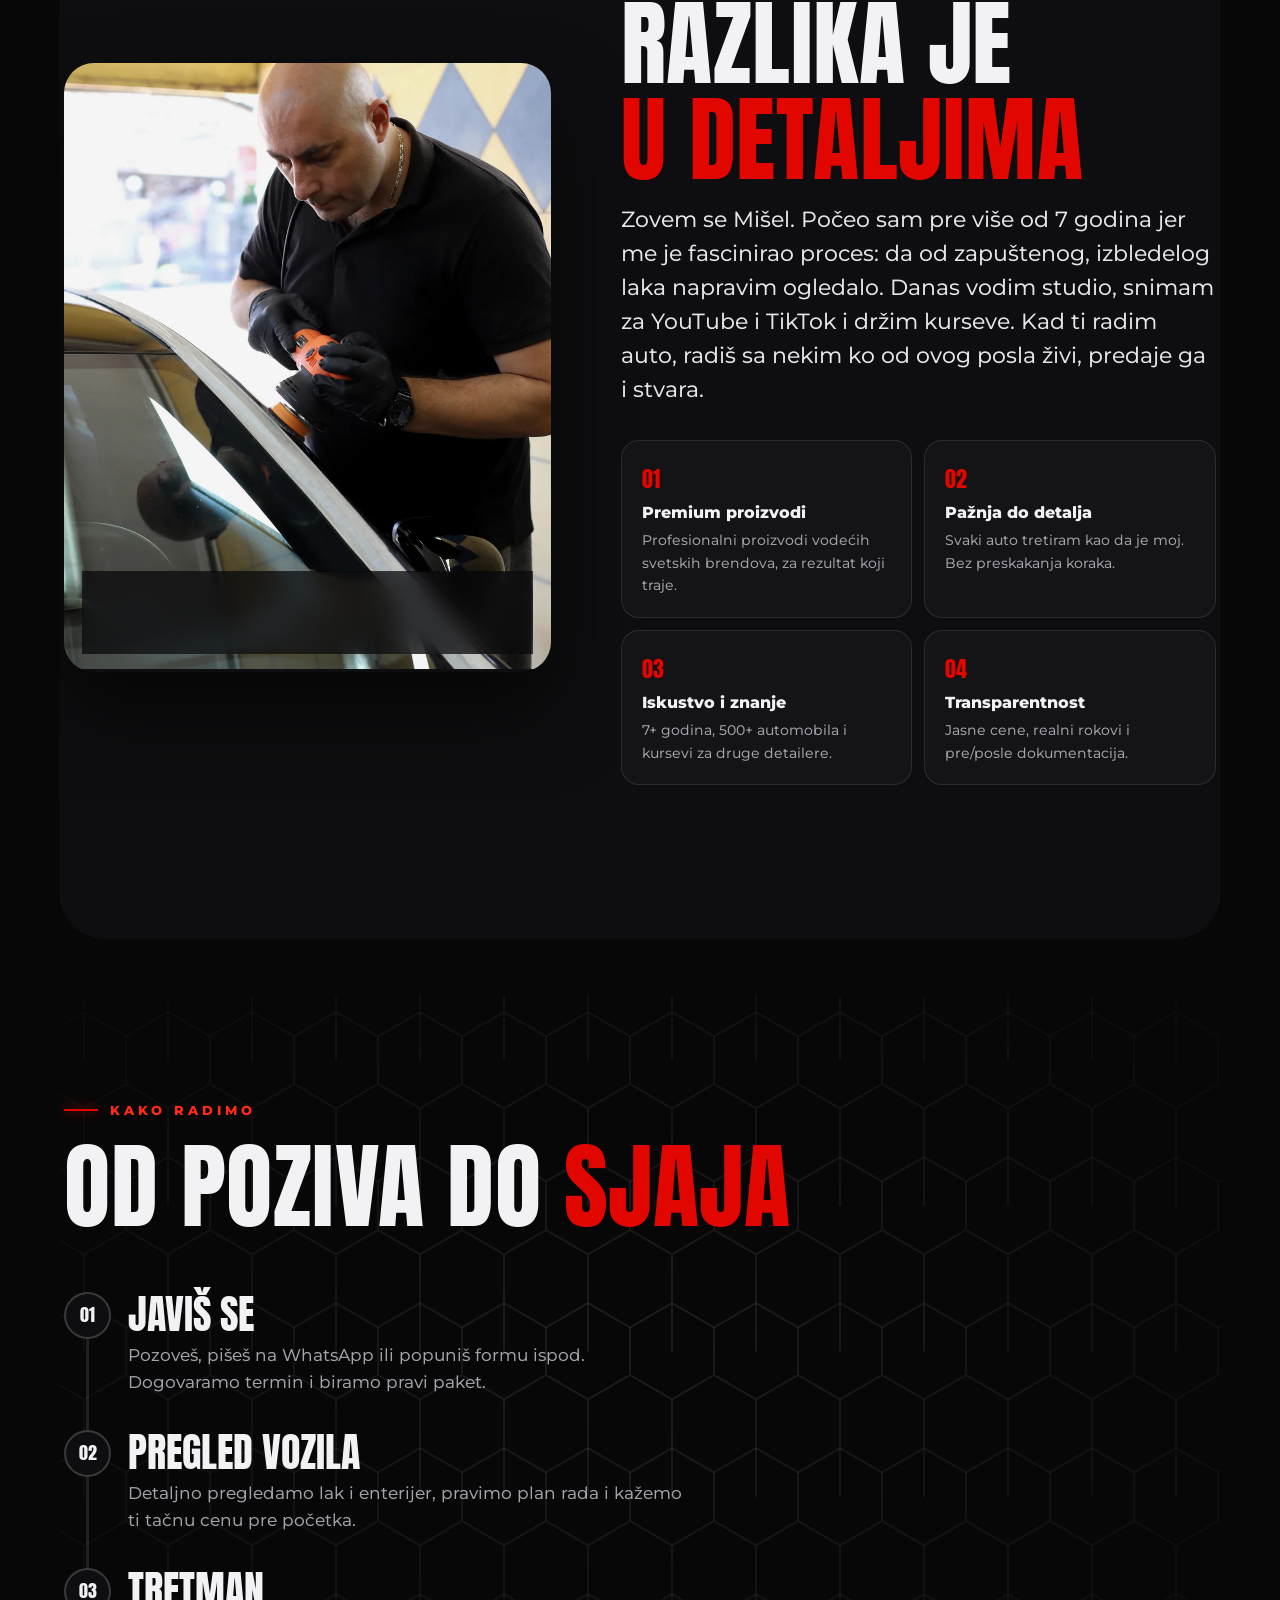
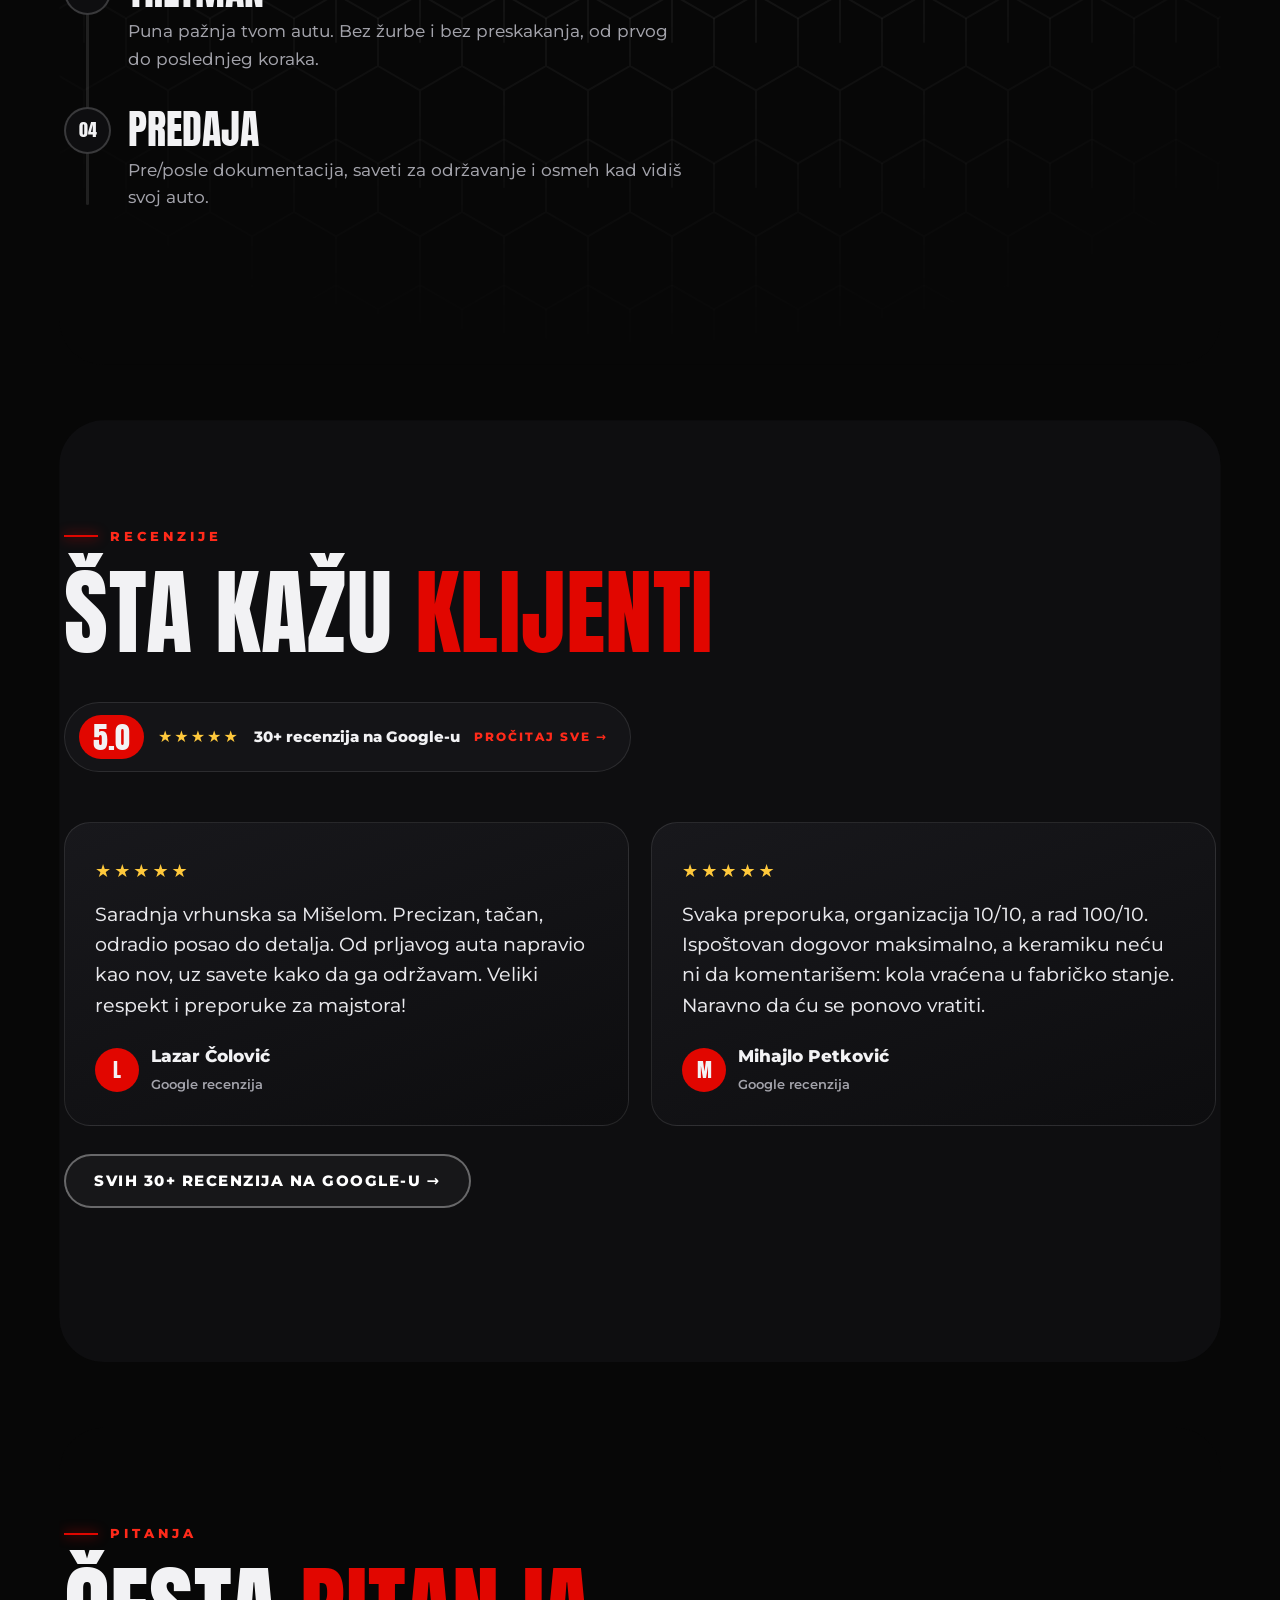
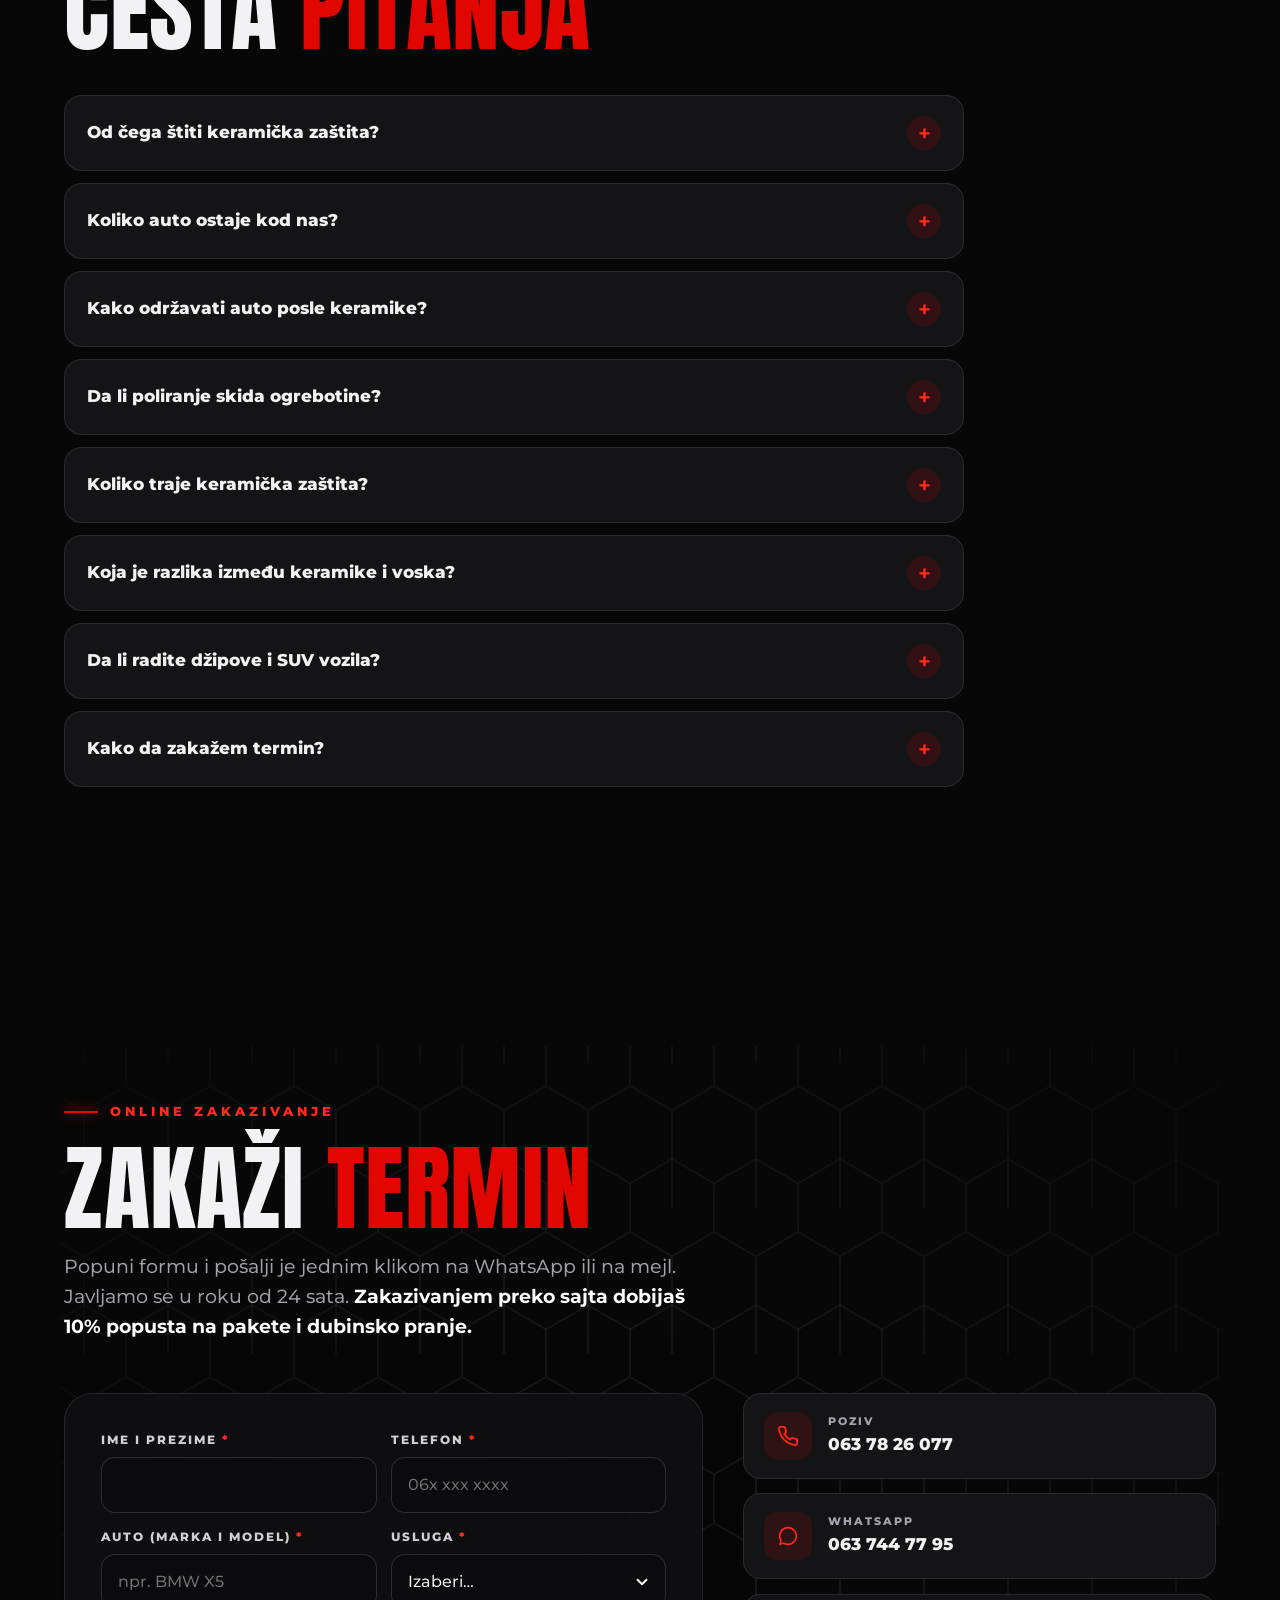
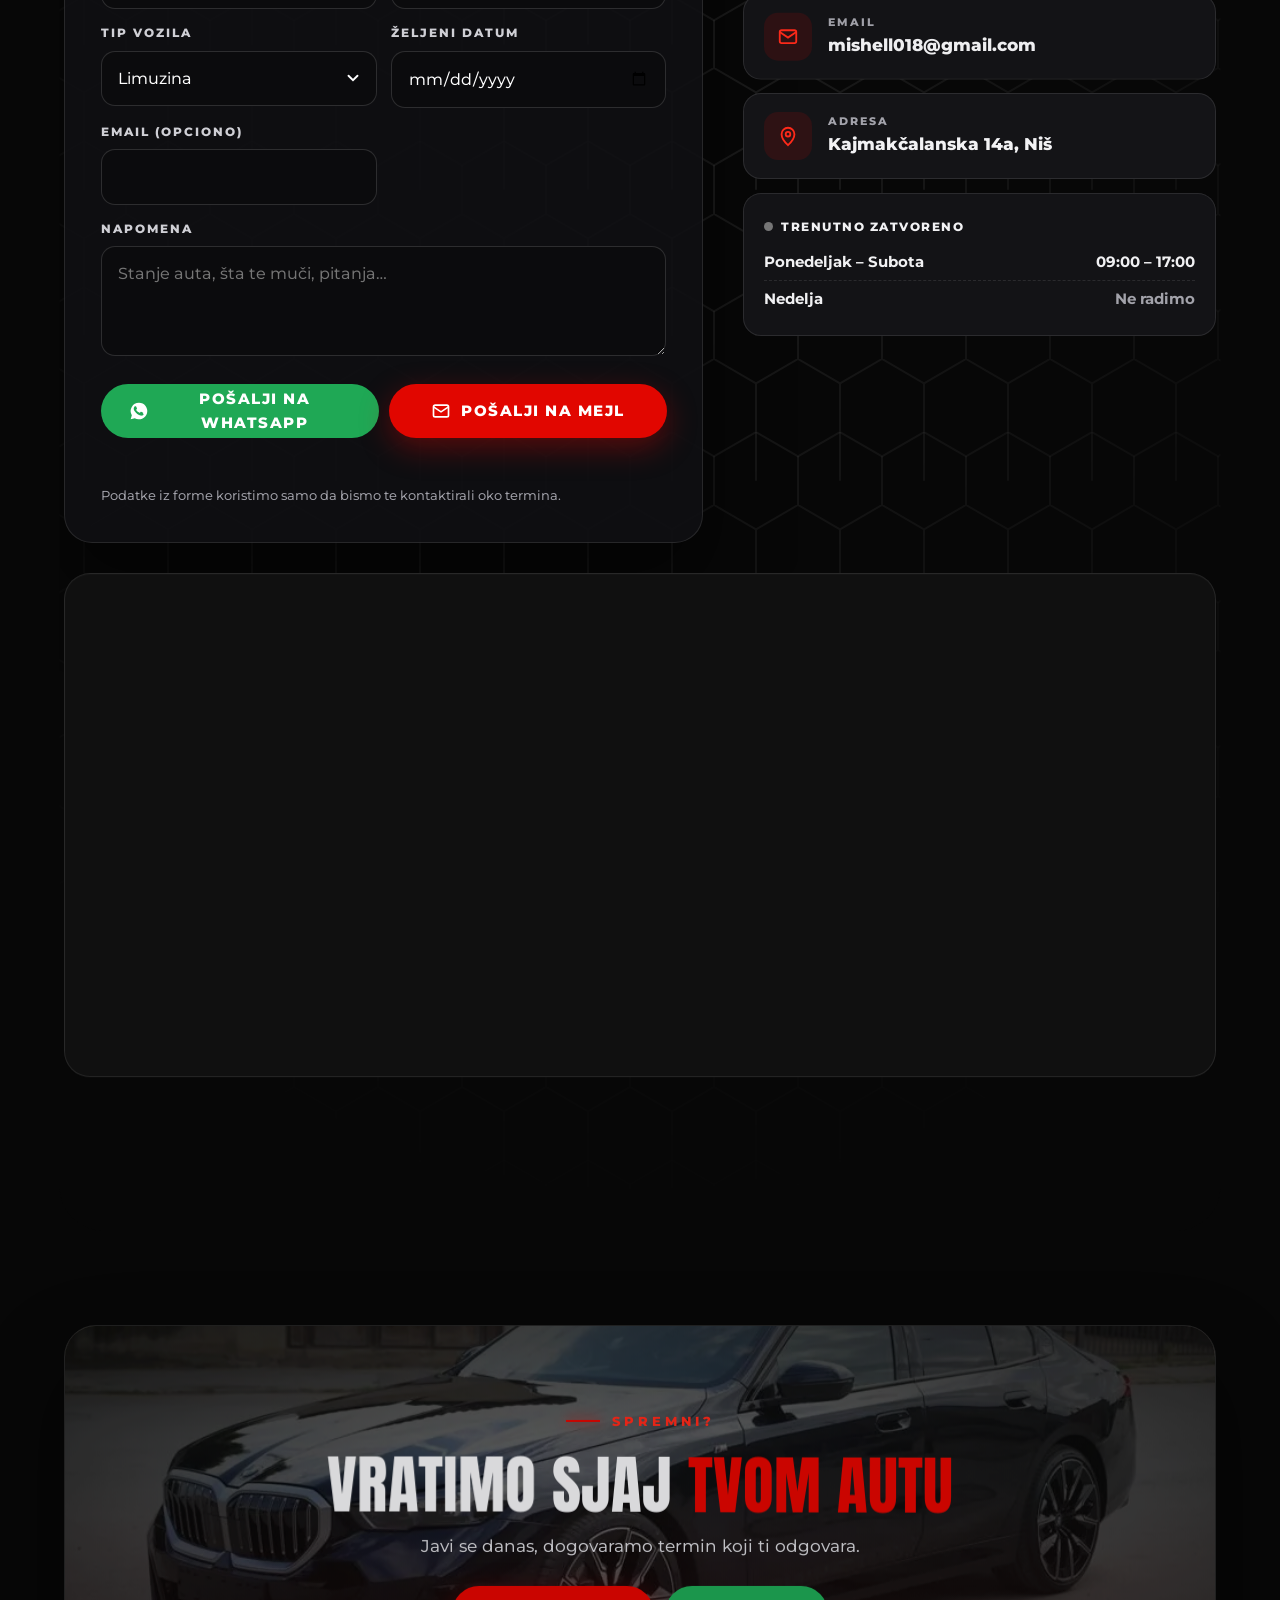
==== commit fda2461e: "Skrol uvod samo na računaru, telefon zadržava stari početak Co-Authored-By: Claude Opus 5.5 <noreply" ====
--- a/index.html
+++ b/index.html
@@ -92,7 +92,9 @@
   <main id="top">
     <!-- PROBA: skrol pere BMW -->
     <style>
-      #hero { display: none !important; }
+      /* novi uvod samo na računaru; telefon zadržava stari početak */
+      @media (min-width: 900px) { #hero { display: none !important; } }
+      @media (max-width: 899px) { #wash { display: none !important; } }
       #wash { position: relative; height: 390vh; background: #050505; }
       #wash .stage { position: sticky; top: 0; height: 100vh; height: 100svh; overflow: hidden; }
       #wash .shot { position: absolute; inset: 0; }
@@ -122,8 +124,8 @@
 
     <section id="wash" aria-label="Pre i posle detailinga">
       <div class="stage">
-        <div class="shot" id="wDirty"><picture><source media="(max-width: 760px)" srcset="assets/img/bmw_dirty_s.webp" /><img src="assets/img/bmw_dirty.webp" alt="Prljav BMW M5 pre detailinga" /></picture></div>
-        <div class="shot" id="wClean"><picture><source media="(max-width: 760px)" srcset="assets/img/bmw_clean_s.webp" /><img src="assets/img/bmw_clean.webp" alt="Isti BMW M5 posle detailinga" /></picture></div>
+        <div class="shot" id="wDirty"><picture><source media="(max-width: 899px)" srcset="[data-uri]" /><img src="assets/img/bmw_dirty.webp" alt="Prljav BMW M5 pre detailinga" /></picture></div>
+        <div class="shot" id="wClean"><picture><source media="(max-width: 899px)" srcset="[data-uri]" /><img src="assets/img/bmw_clean.webp" alt="Isti BMW M5 posle detailinga" /></picture></div>
         <div id="wFoam"></div>
         <div class="wtx top">
           <div id="wt1"><span class="kicker">Poliranje · Keramička zaštita · Niš</span><h1 class="display" style="margin-top:12px">Ispod je<br /><em>fabrički sjaj</em></h1></div>
@@ -141,6 +143,7 @@
 
     <script>
       window.addEventListener("load", () => {
+        if (!matchMedia("(min-width: 900px)").matches) return;
         if (!window.gsap || !window.ScrollTrigger || matchMedia("(prefers-reduced-motion: reduce)").matches) { document.getElementById("wClean").style.clipPath = "none"; return; }
         const foam = document.getElementById("wFoam");
         for (let i = 0; i < 14; i++) { const d = document.createElement("i"); d.style.top = (i * 7 + Math.random() * 5) + "%"; d.style.marginLeft = (Math.random() * 40 - 25) + "px"; d.style.transform = `scale(${0.4 + Math.random() * 0.9})`; foam.appendChild(d); }
